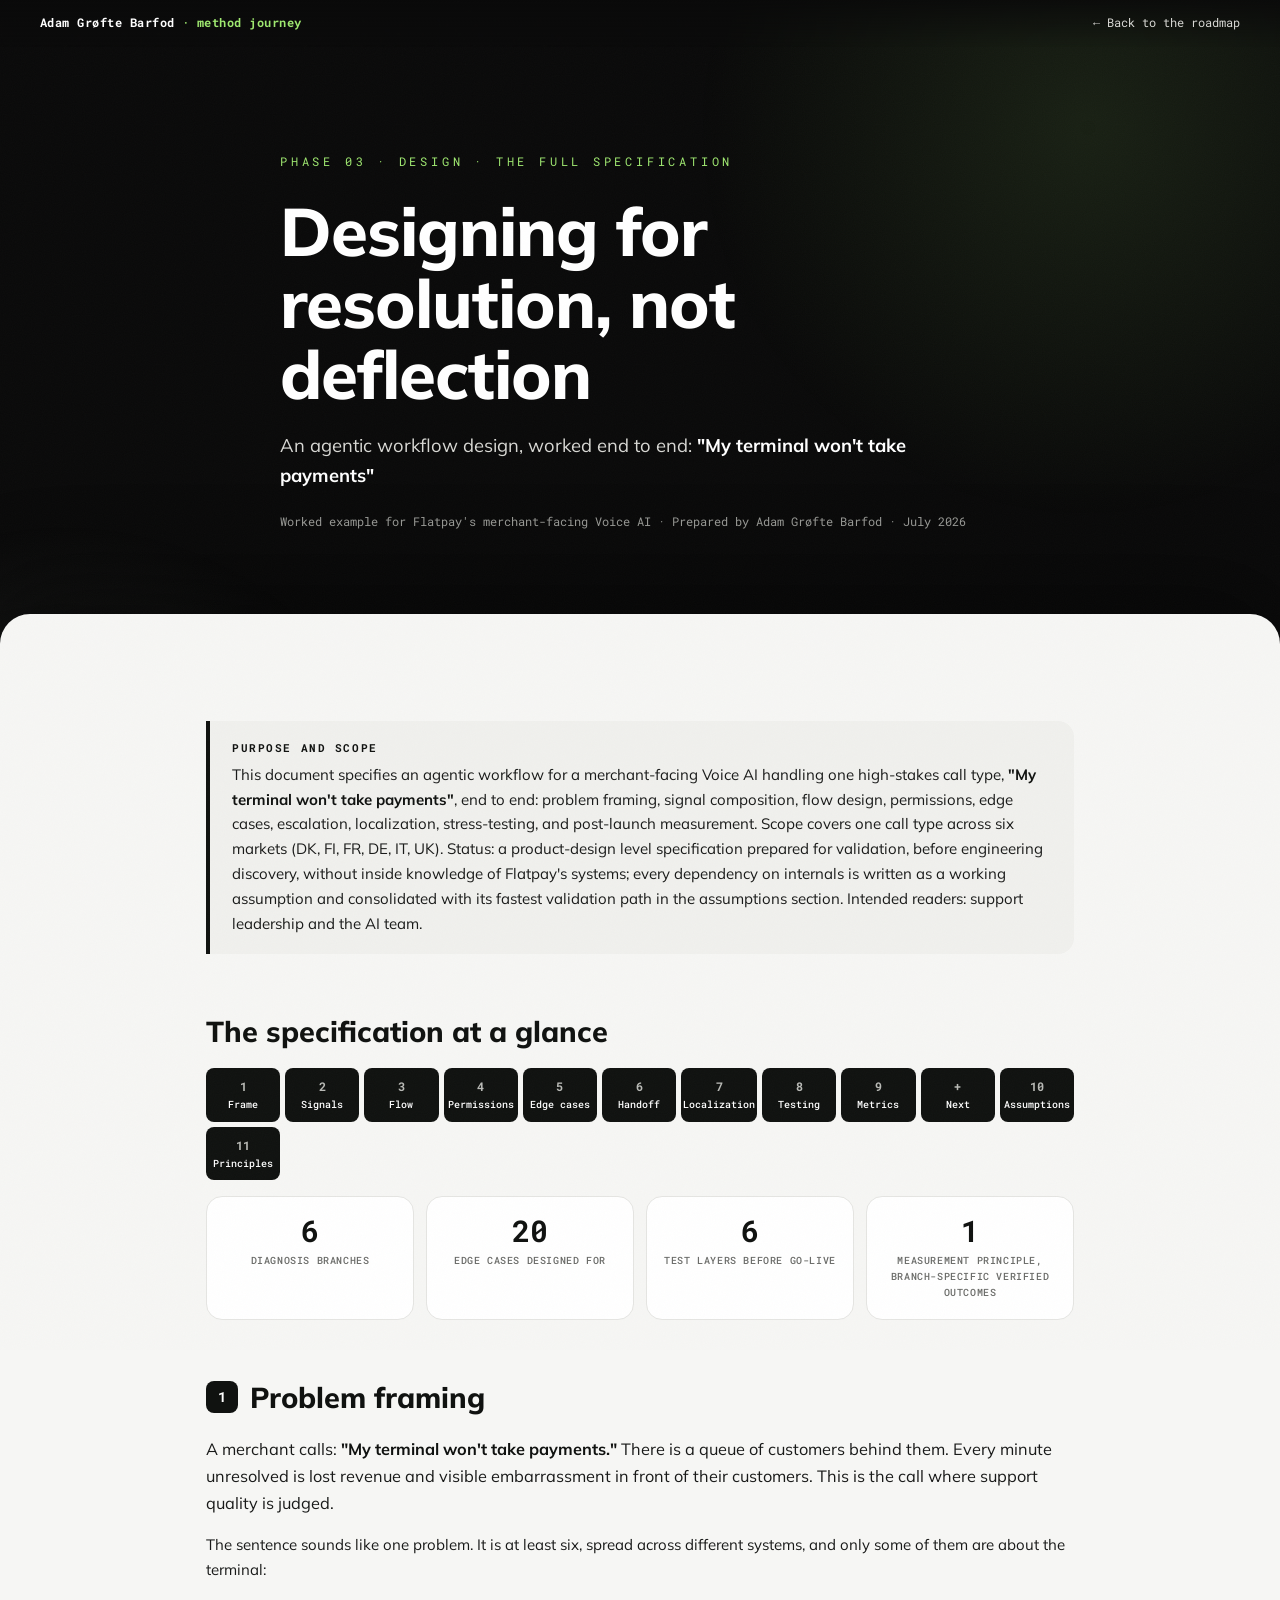
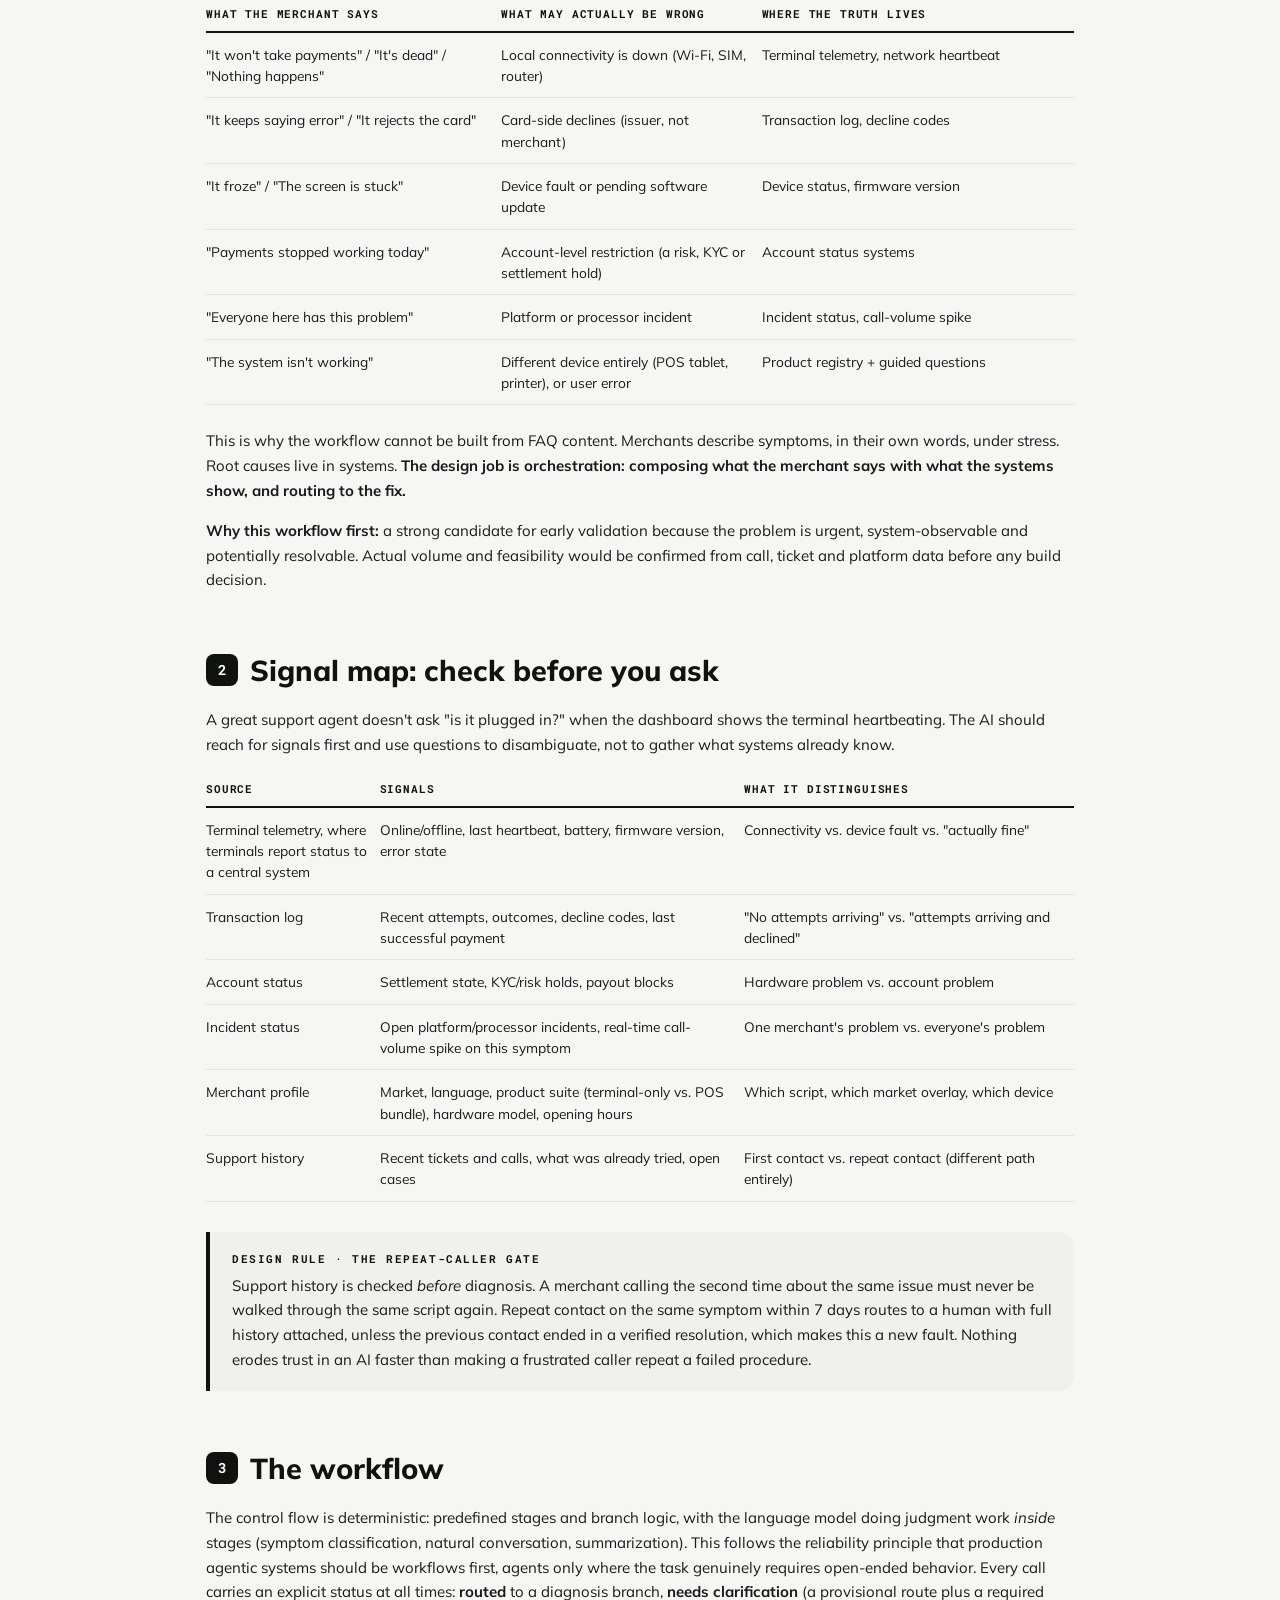
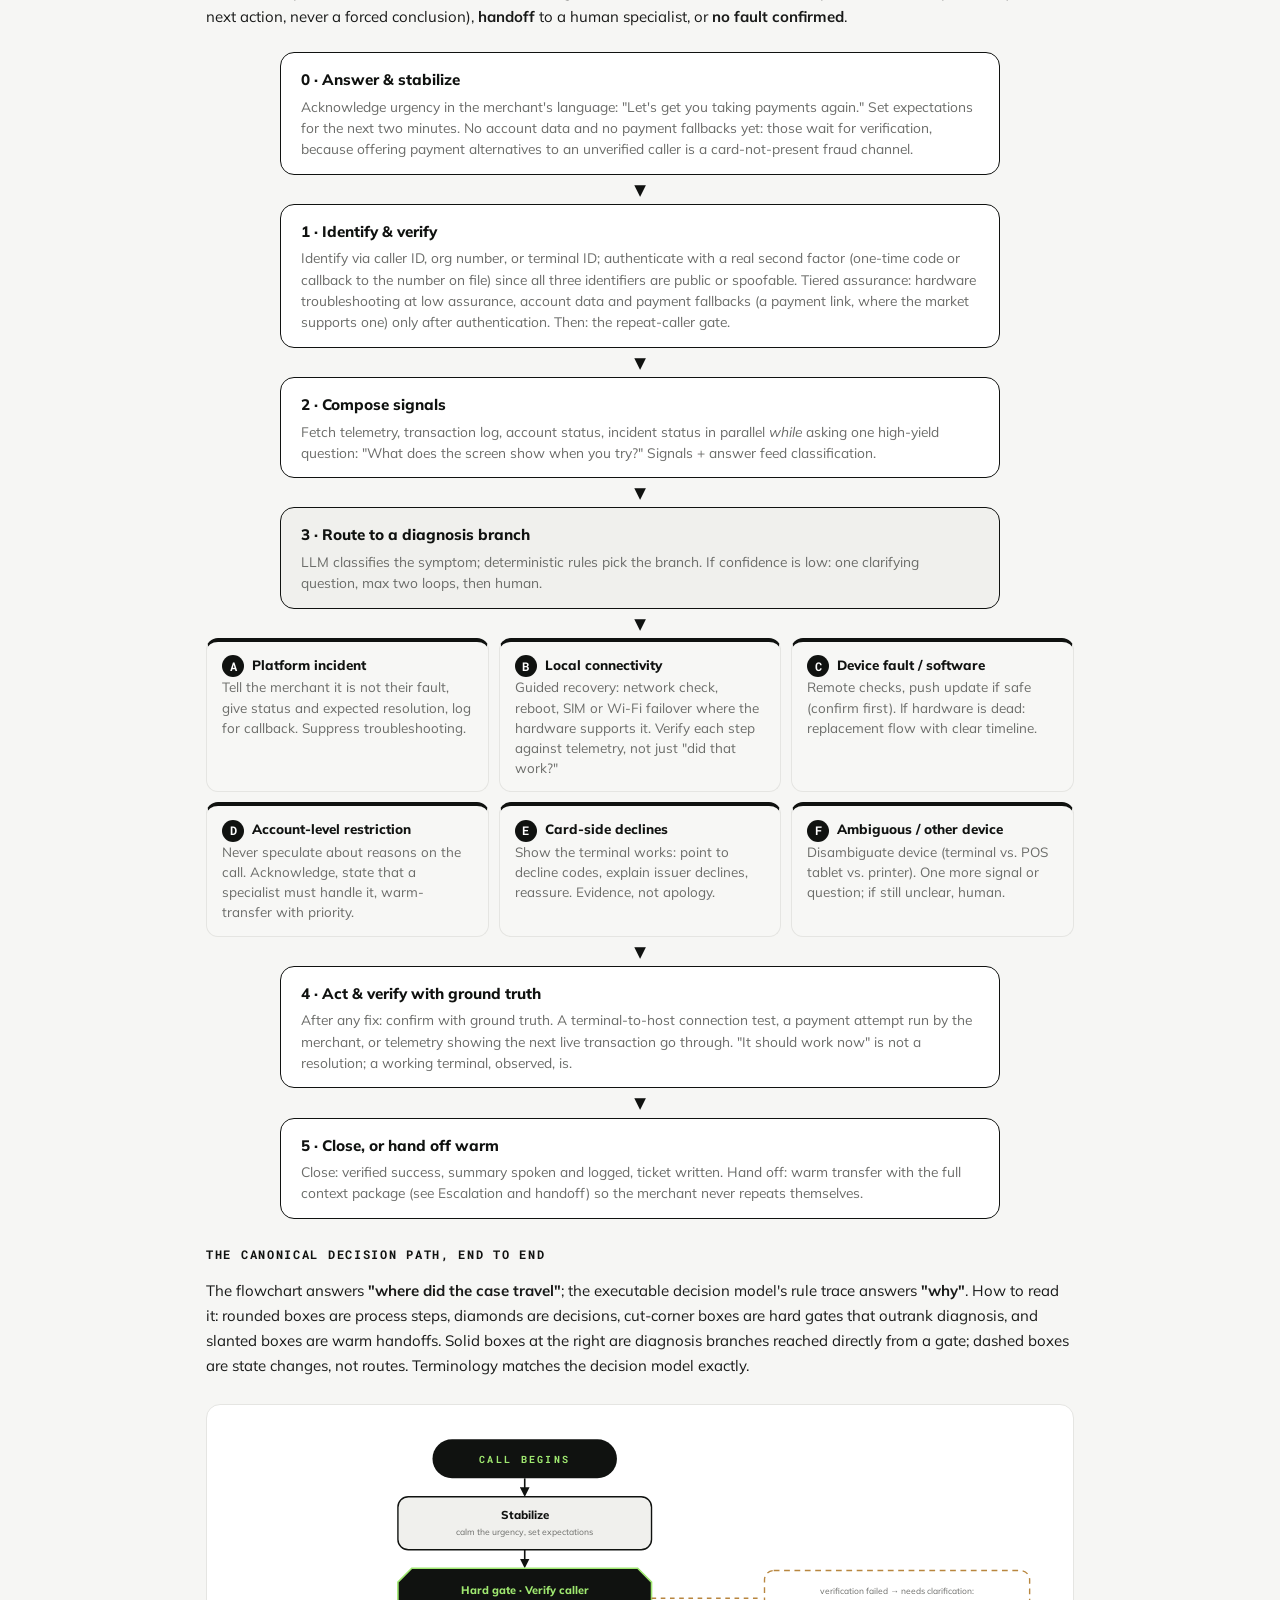
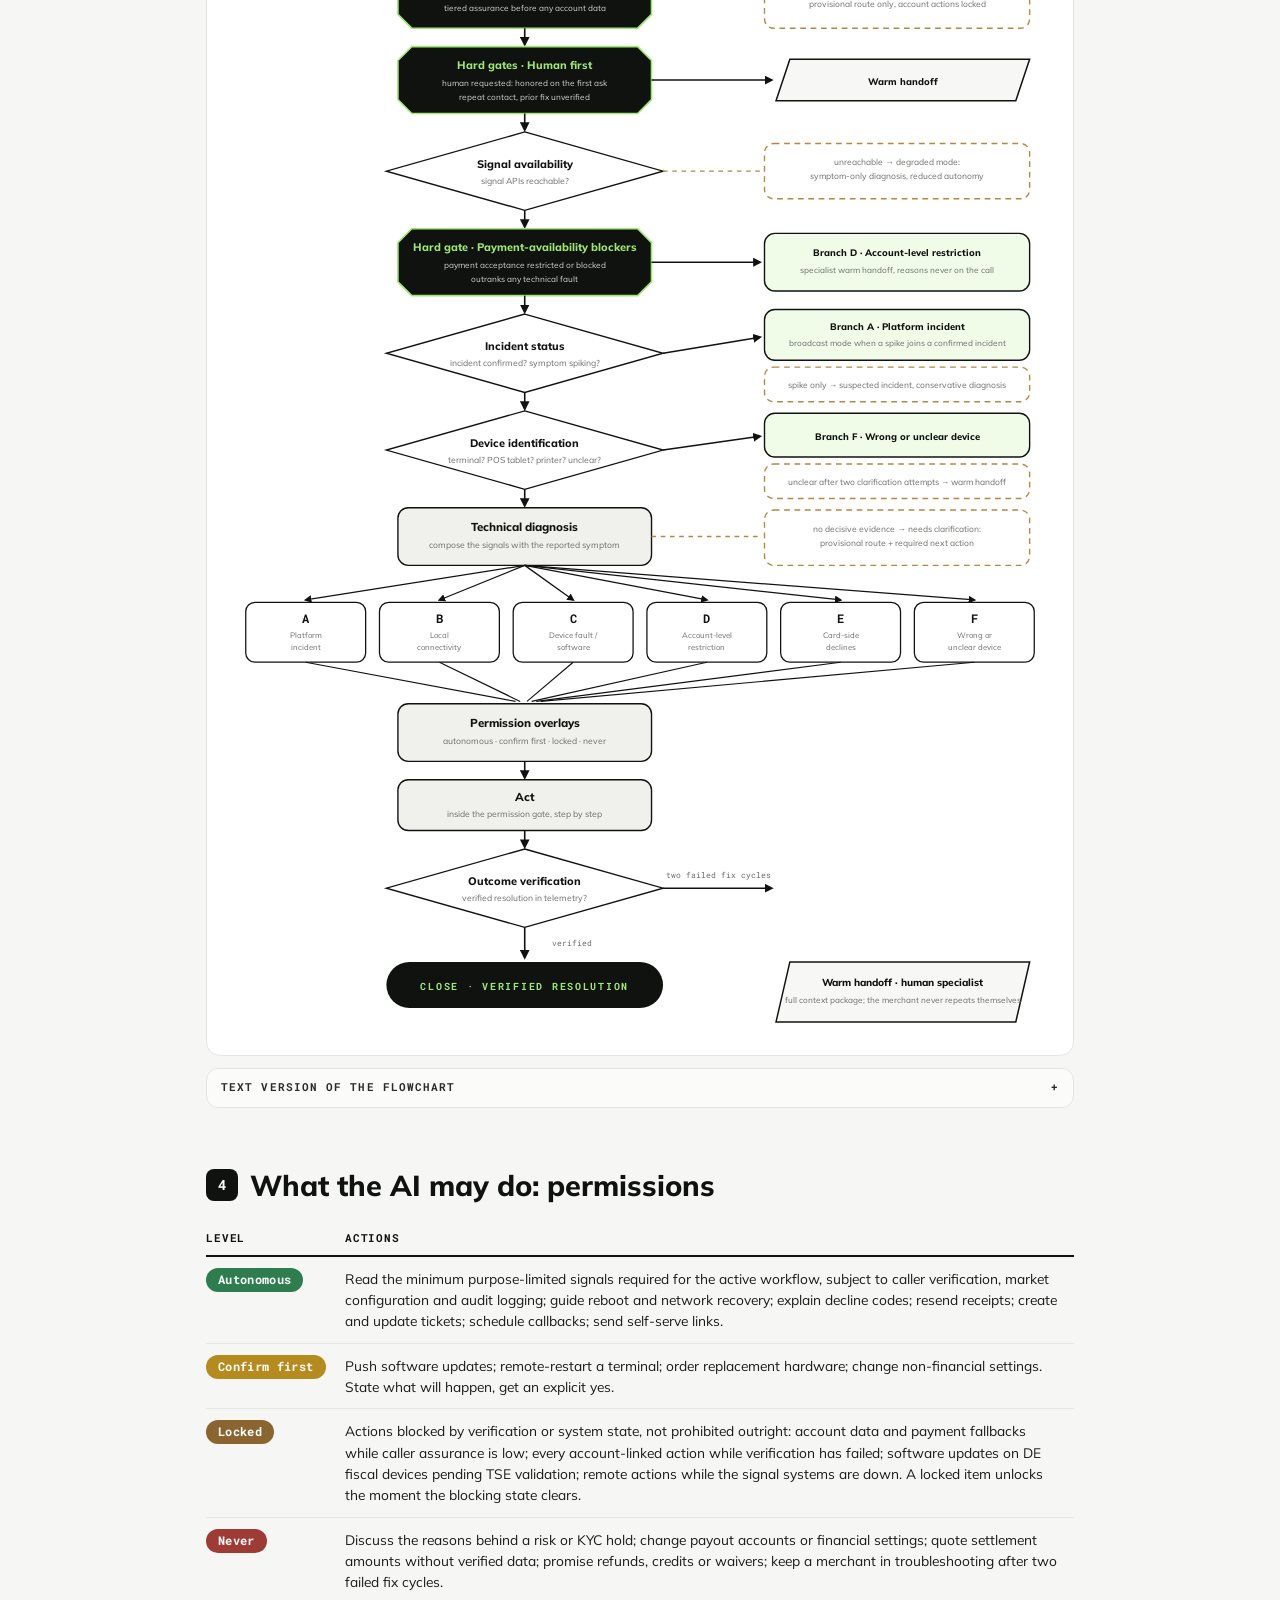
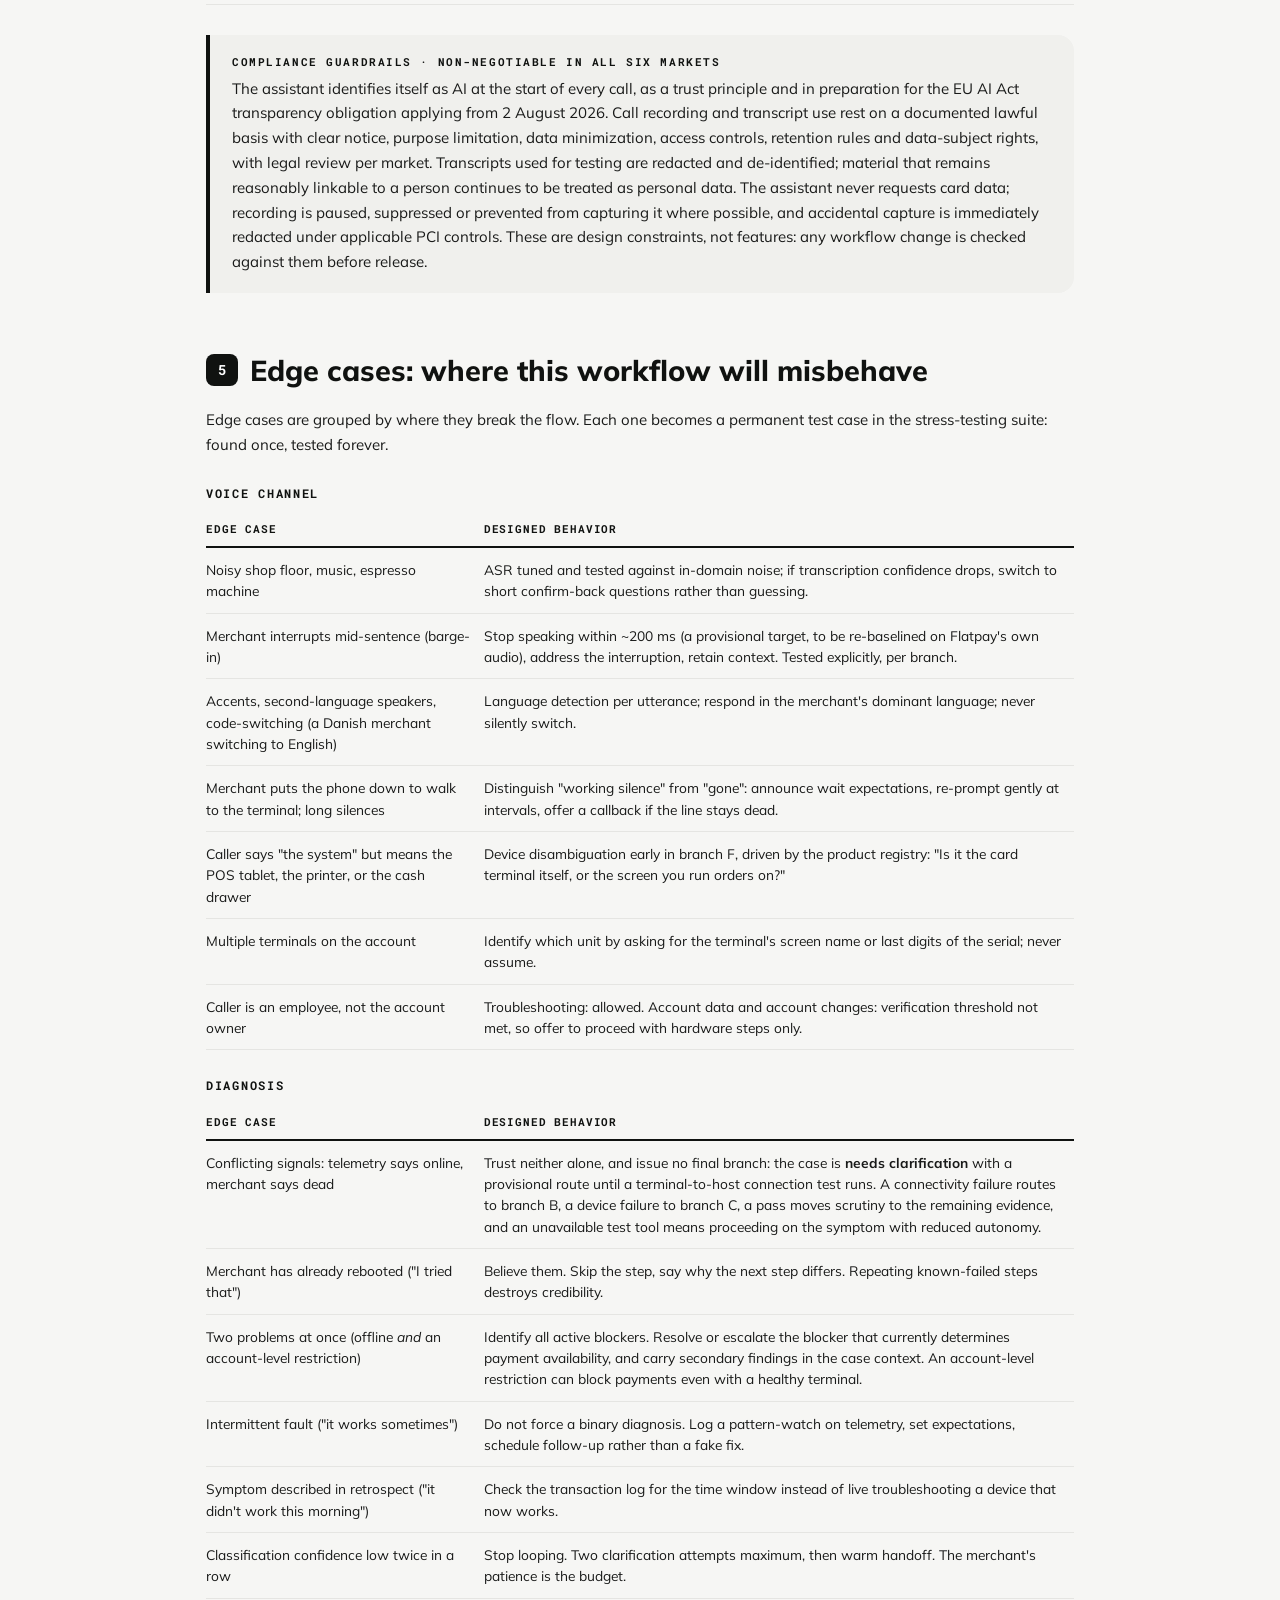
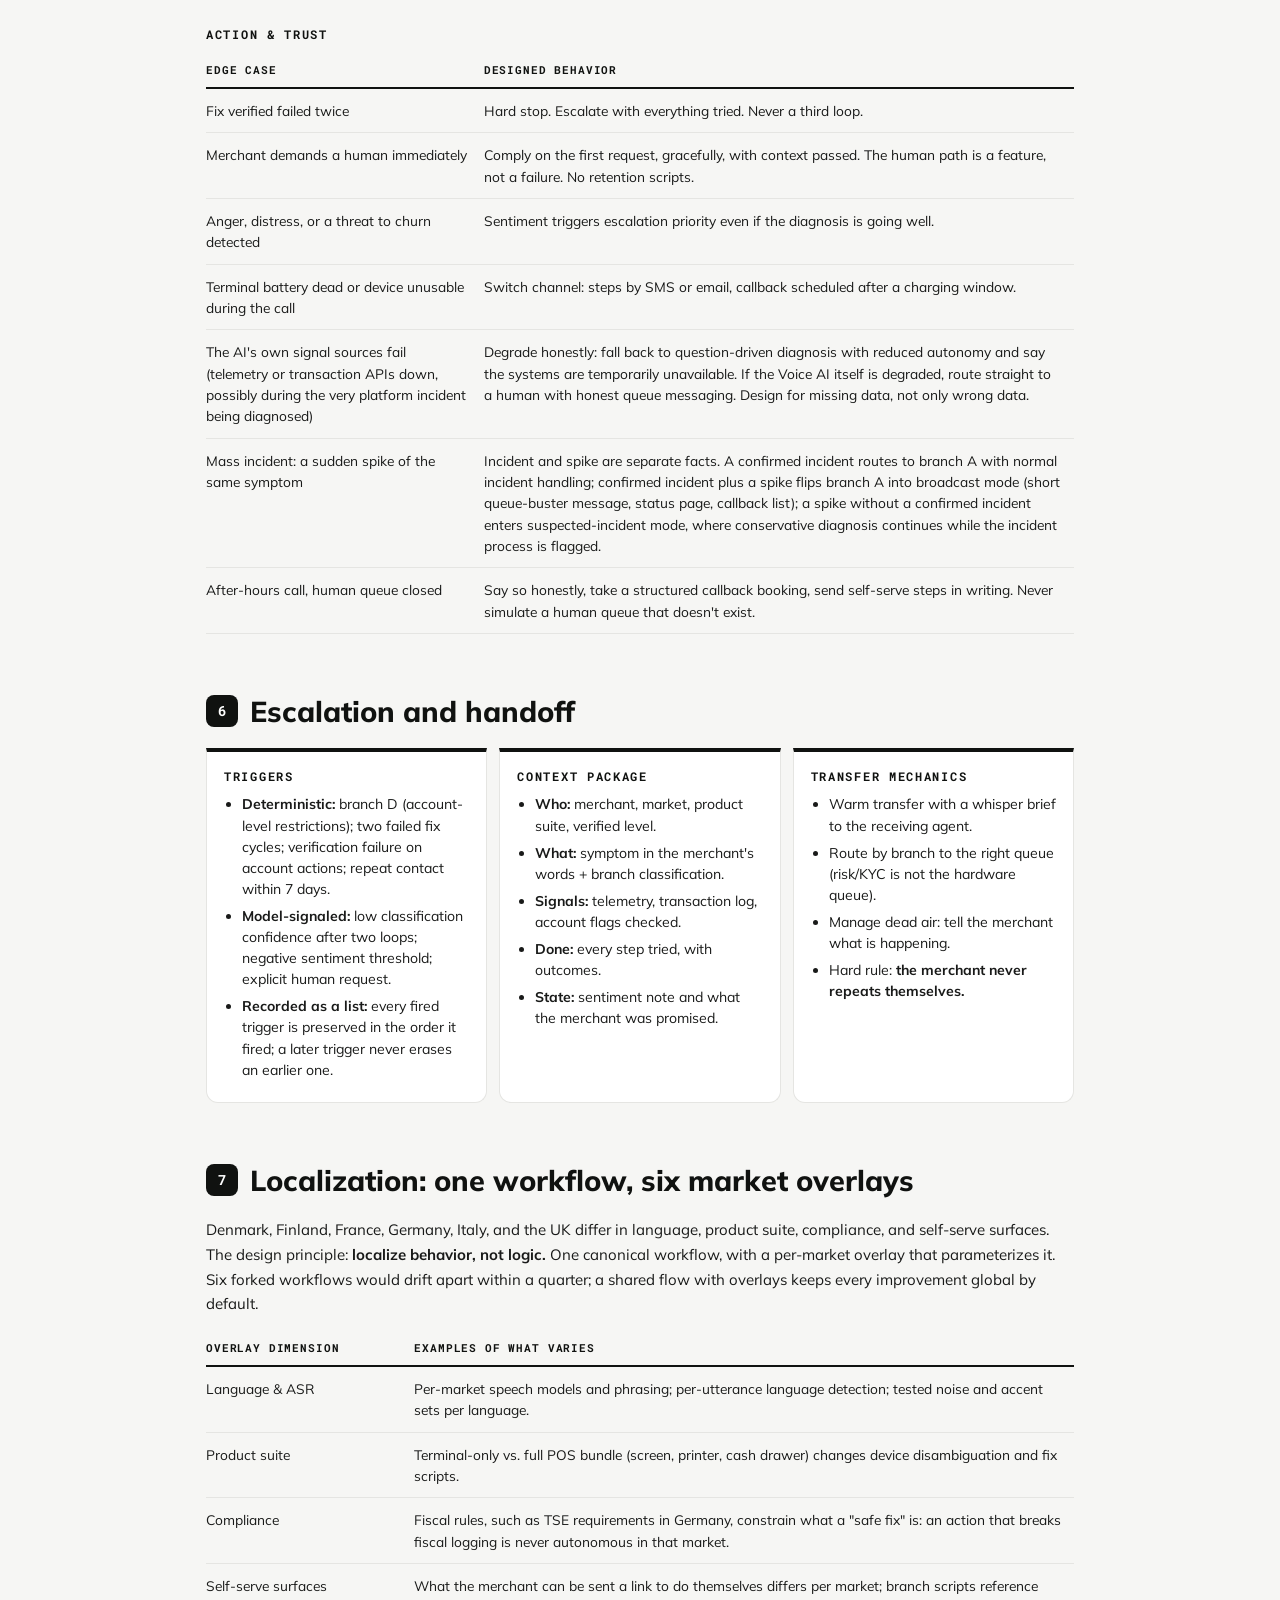
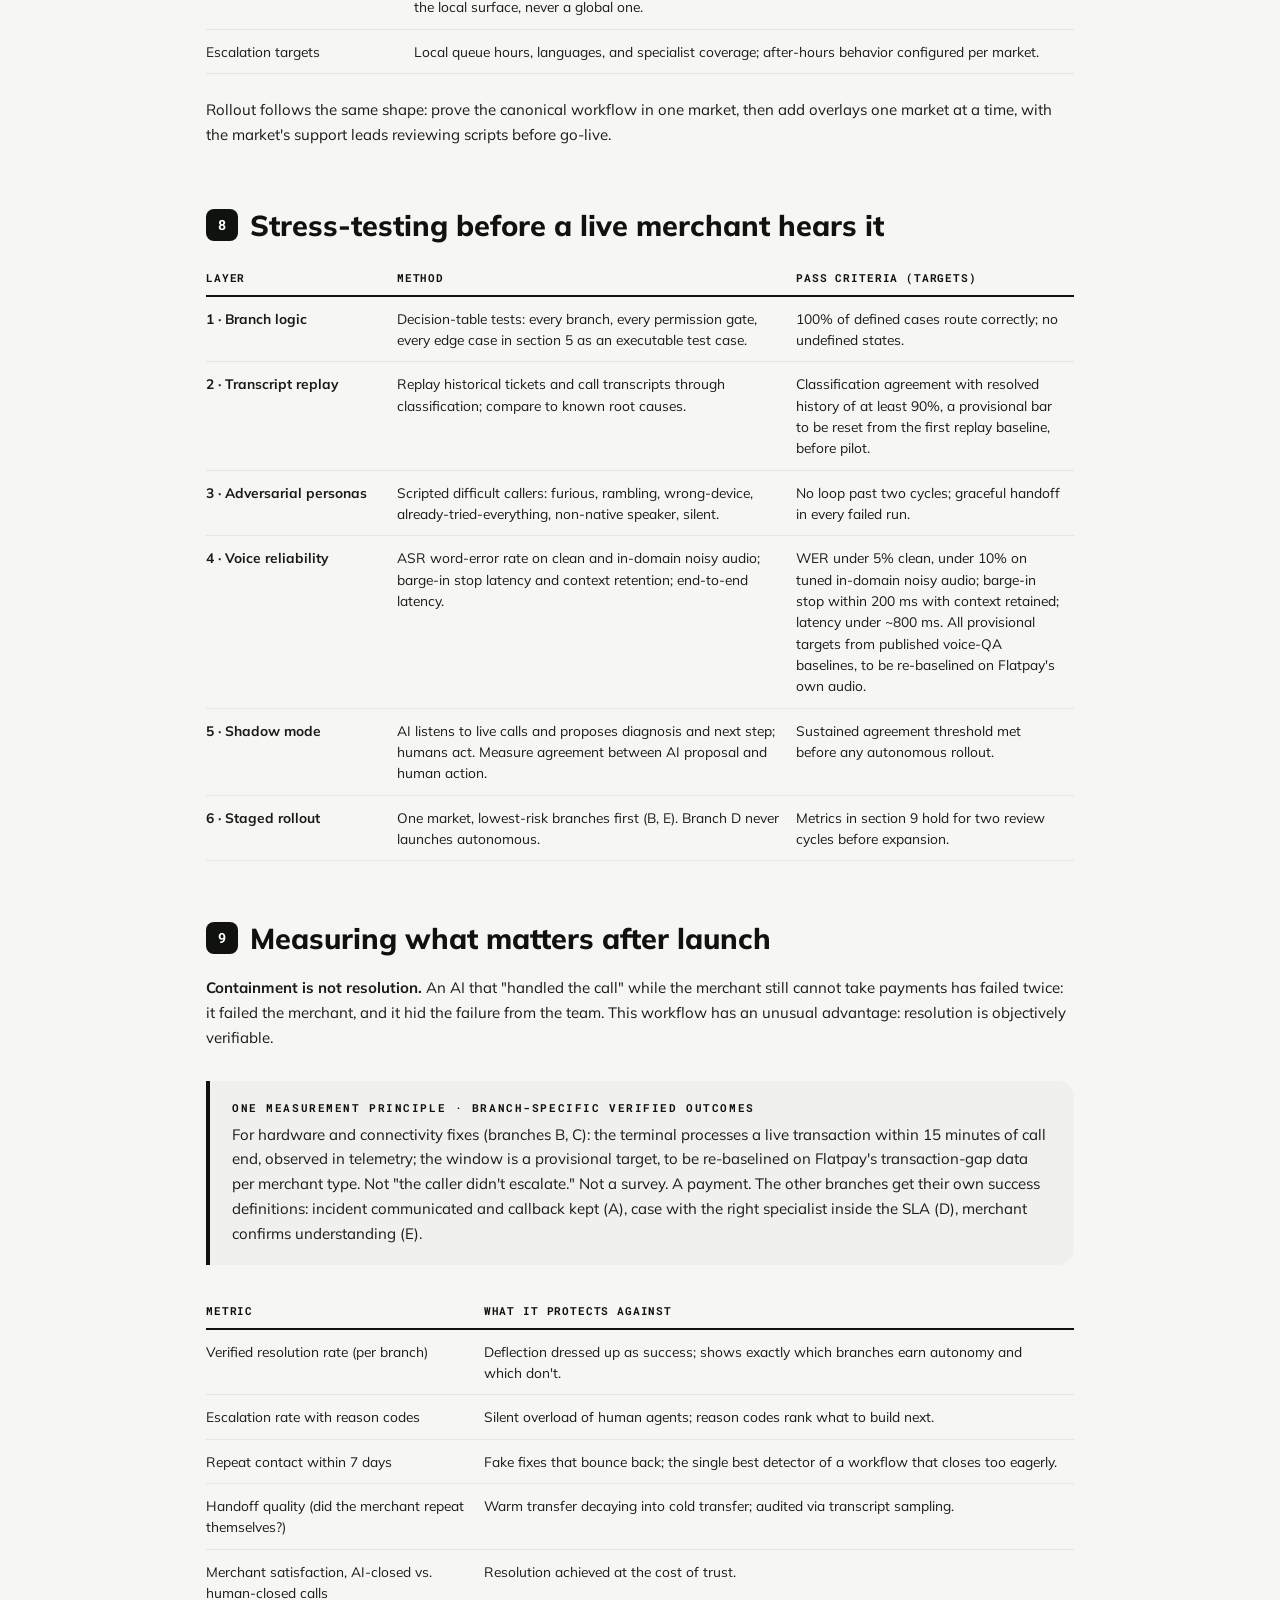
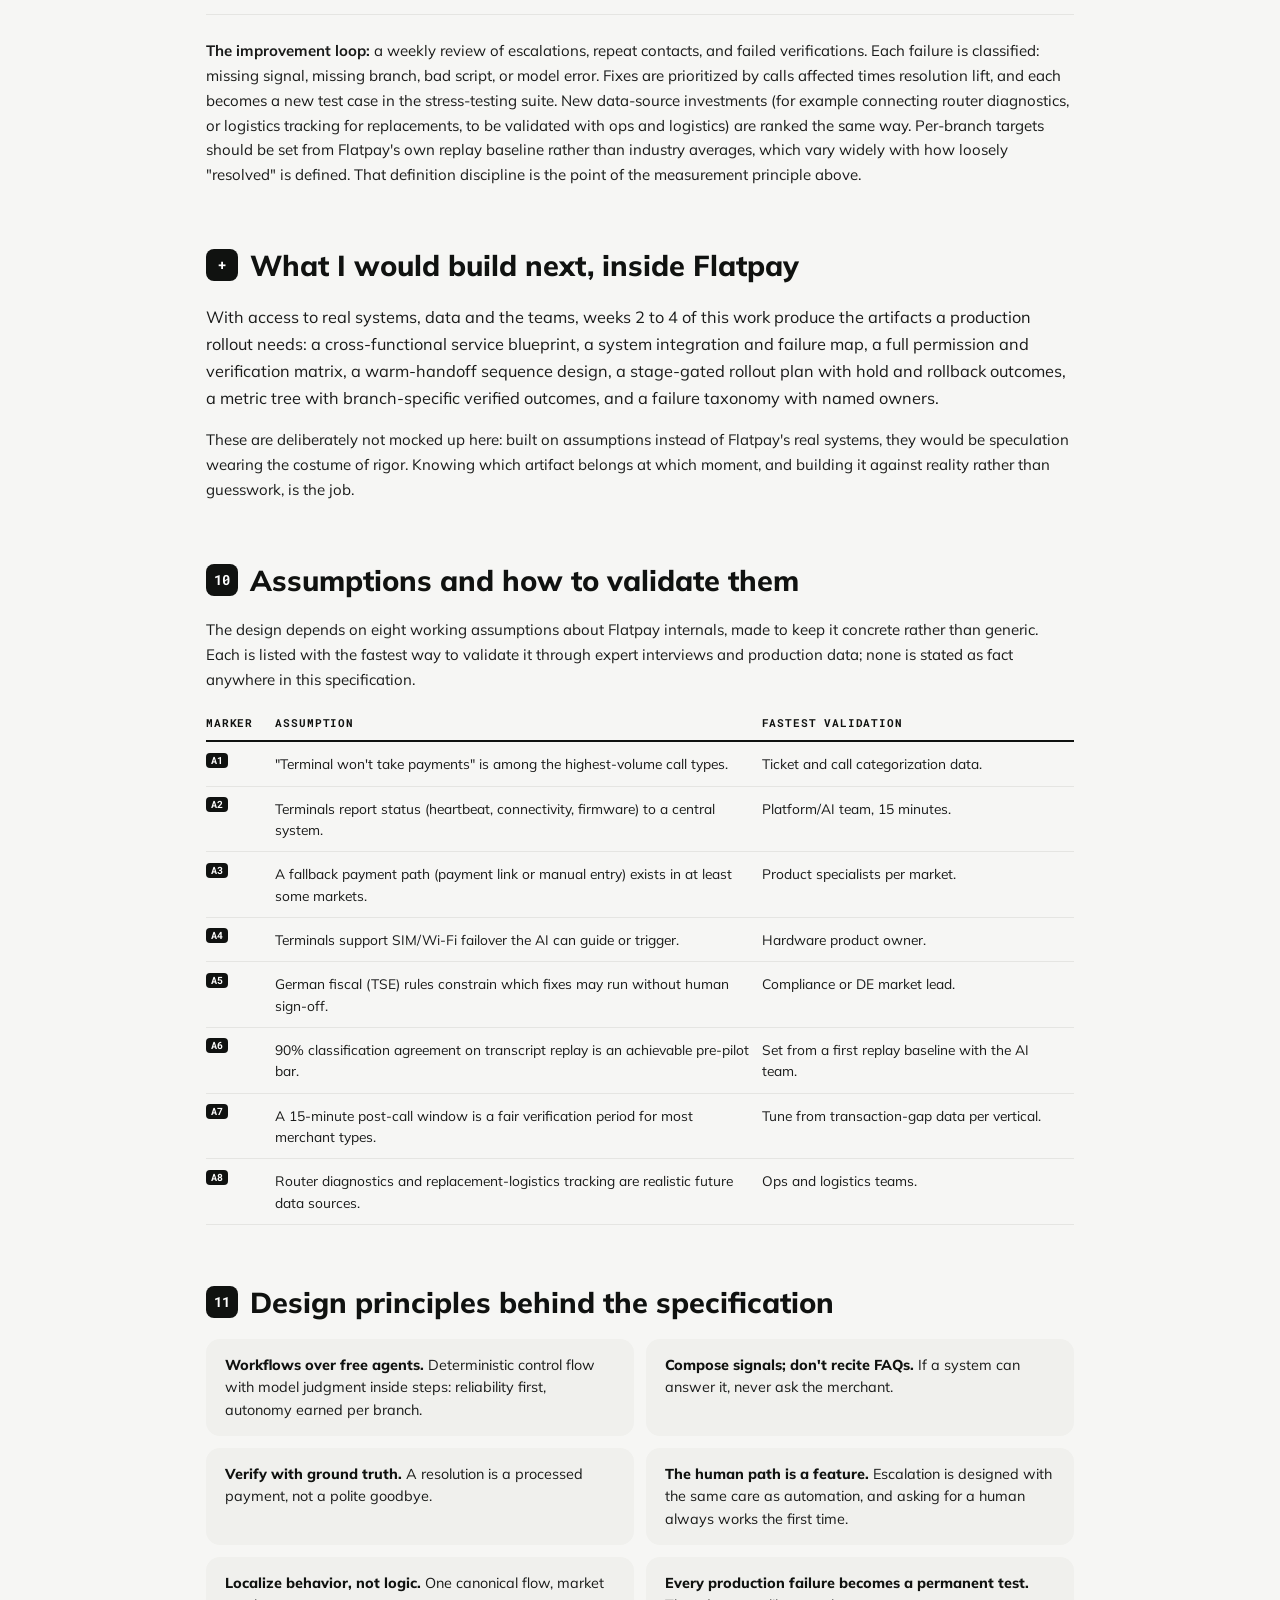
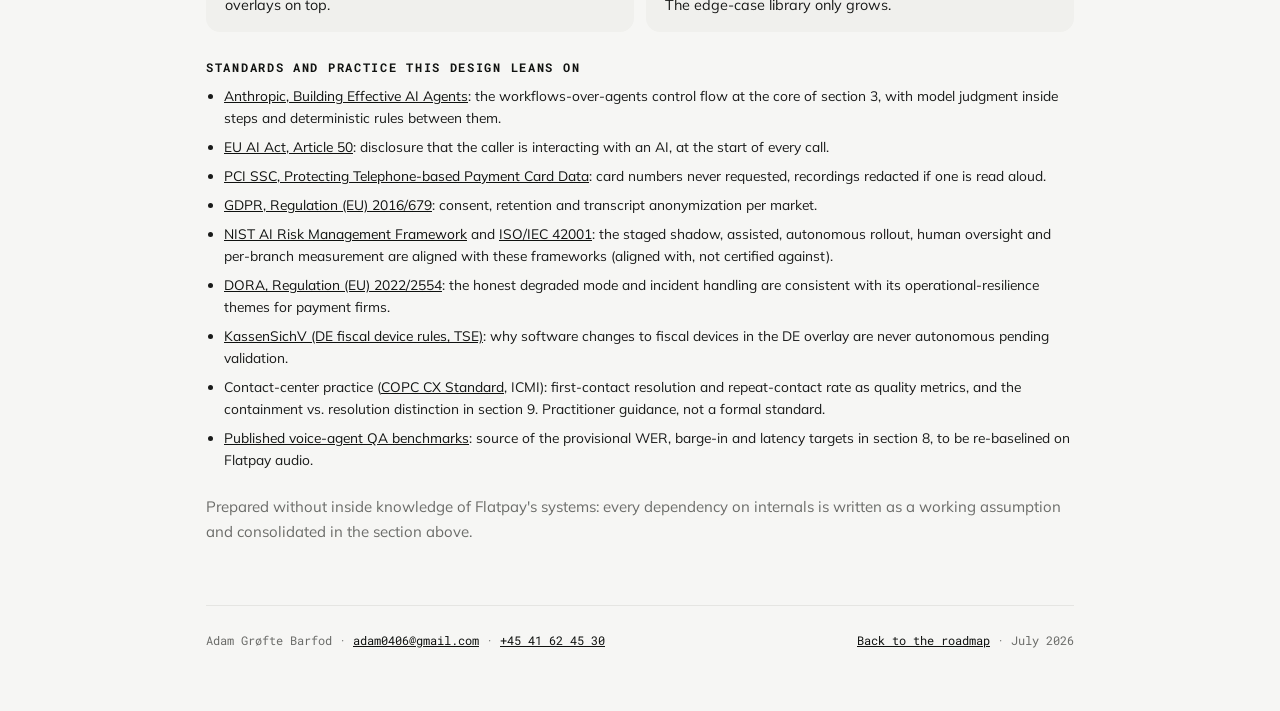
==== workflow.html @ 05a5717b "Release pass: terminology sweep, metadata refresh, notes for later Account-level restriction replace" ====
<!DOCTYPE html>
<html lang="en">
<head>
<meta charset="utf-8">
<meta name="viewport" content="width=device-width, initial-scale=1">
<title>Full workflow specification · Designing for resolution, not deflection</title>
<meta name="description" content="An agentic workflow design for a merchant-facing Voice AI, worked end to end: signal map, six branches, permissions, 20 edge cases, handoff spec, localization, test plan, metrics, assumptions register.">
<link rel="icon" href="data:image/svg+xml,%3Csvg xmlns='http://www.w3.org/2000/svg' viewBox='0 0 24 24'%3E%3Crect width='24' height='24' rx='6' fill='%23101210'/%3E%3Ccircle cx='12' cy='12' r='5' fill='%239fe870'/%3E%3C/svg%3E">
<link rel="preconnect" href="https://fonts.googleapis.com">
<link rel="preconnect" href="https://fonts.gstatic.com" crossorigin>
<link href="https://fonts.googleapis.com/css2?family=Mulish:wght@400;600;700;800&family=Roboto+Mono:wght@400;500;700&display=swap" rel="stylesheet">
<link rel="stylesheet" href="css/style.css">
</head>
<body class="wf">

<a class="skip-link" href="#content">Skip to main content</a>

<div class="ambient" aria-hidden="true">
  <div class="blob a"></div>
  <div class="blob b"></div>
</div>

<div class="progress" aria-hidden="true"></div>

<header class="topbar">
  <a class="brand" href="index.html">Adam Grøfte Barfod<span> · method journey</span></a>
  <div class="tb-right">
    <a class="tb-contact" href="index.html#phase-3">&#8592; Back to the roadmap</a>
  </div>
</header>

<section class="wf-hero" id="top">
  <div class="container">
    <p class="kicker rv">Phase 03 · Design · the full specification</p>
    <h1 class="rv" style="--d:.08s">Designing for resolution, not deflection</h1>
    <p class="subtitle rv" style="--d:.16s">An agentic workflow design, worked end to end: <span class="quote">"My terminal won't take payments"</span></p>
    <p class="meta rv" style="--d:.22s">Worked example for Flatpay's merchant-facing Voice AI · Prepared by Adam Grøfte Barfod · July 2026</p>
  </div>
</section>

<div class="wf-body">
<main class="container" id="content">

  <div class="why-box">
    <span class="lbl">Purpose and scope</span>
    <p>This document specifies an agentic workflow for a merchant-facing Voice AI handling one high-stakes call type, <span class="quote">"My terminal won't take payments"</span>, end to end: problem framing, signal composition, flow design, permissions, edge cases, escalation, localization, stress-testing, and post-launch measurement. Scope covers one call type across six markets (DK, FI, FR, DE, IT, UK). Status: a product-design level specification prepared for validation, before engineering discovery, without inside knowledge of Flatpay's systems; every dependency on internals is written as a working assumption and consolidated with its fastest validation path in the assumptions section. Intended readers: support leadership and the AI team.</p>
  </div>

  <h2 class="glance">The specification at a glance</h2>
  <nav class="pipeline" aria-label="Specification sections">
    <a href="#s1"><b>1</b>Frame</a>
    <a href="#s2"><b>2</b>Signals</a>
    <a href="#s3"><b>3</b>Flow</a>
    <a href="#s4"><b>4</b>Permissions</a>
    <a href="#s5"><b>5</b>Edge cases</a>
    <a href="#s6"><b>6</b>Handoff</a>
    <a href="#s7"><b>7</b>Localization</a>
    <a href="#s8"><b>8</b>Testing</a>
    <a href="#s9"><b>9</b>Metrics</a>
    <a href="#snext"><b>+</b>Next</a>
    <a href="#s10"><b>10</b>Assumptions</a>
    <a href="#s11"><b>11</b>Principles</a>
  </nav>
  <div class="stats-paper">
    <div class="stat"><div class="n">6</div><div class="c">diagnosis branches</div></div>
    <div class="stat"><div class="n">20</div><div class="c">edge cases designed for</div></div>
    <div class="stat"><div class="n">6</div><div class="c">test layers before go-live</div></div>
    <div class="stat"><div class="n">1</div><div class="c">measurement principle, branch-specific verified outcomes</div></div>
  </div>

  <h2 id="s1"><span class="secnum">1</span>Problem framing</h2>
  <p class="lead">A merchant calls: <span class="quote">"My terminal won't take payments."</span> There is a queue of customers behind them. Every minute unresolved is lost revenue and visible embarrassment in front of their customers. This is the call where support quality is judged.</p>
  <p>The sentence sounds like one problem. It is at least six, spread across different systems, and only some of them are about the terminal:</p>
  <div class="table-scroll">
    <table>
      <caption class="vh">Six readings of one reported symptom</caption>
      <tr><th scope="col" style="width:34%">What the merchant says</th><th scope="col" style="width:30%">What may actually be wrong</th><th scope="col">Where the truth lives</th></tr>
      <tr><td>"It won't take payments" / "It's dead" / "Nothing happens"</td><td>Local connectivity is down (Wi-Fi, SIM, router)</td><td>Terminal telemetry, network heartbeat</td></tr>
      <tr><td>"It keeps saying error" / "It rejects the card"</td><td>Card-side declines (issuer, not merchant)</td><td>Transaction log, decline codes</td></tr>
      <tr><td>"It froze" / "The screen is stuck"</td><td>Device fault or pending software update</td><td>Device status, firmware version</td></tr>
      <tr><td>"Payments stopped working today"</td><td>Account-level restriction (a risk, KYC or settlement hold)</td><td>Account status systems</td></tr>
      <tr><td>"Everyone here has this problem"</td><td>Platform or processor incident</td><td>Incident status, call-volume spike</td></tr>
      <tr><td>"The system isn't working"</td><td>Different device entirely (POS tablet, printer), or user error</td><td>Product registry + guided questions</td></tr>
    </table>
  </div>
  <p>This is why the workflow cannot be built from FAQ content. Merchants describe symptoms, in their own words, under stress. Root causes live in systems. <b>The design job is orchestration: composing what the merchant says with what the systems show, and routing to the fix.</b></p>
  <p><b>Why this workflow first:</b> a strong candidate for early validation because the problem is urgent, system-observable and potentially resolvable. Actual volume and feasibility would be confirmed from call, ticket and platform data before any build decision.</p>

  <h2 id="s2"><span class="secnum">2</span>Signal map: check before you ask</h2>
  <p>A great support agent doesn't ask "is it plugged in?" when the dashboard shows the terminal heartbeating. The AI should reach for signals first and use questions to disambiguate, not to gather what systems already know.</p>
  <div class="table-scroll">
    <table>
      <caption class="vh">Signal sources and what each distinguishes</caption>
      <tr><th scope="col" style="width:20%">Source</th><th scope="col" style="width:42%">Signals</th><th scope="col">What it distinguishes</th></tr>
      <tr><td>Terminal telemetry, where terminals report status to a central system</td><td>Online/offline, last heartbeat, battery, firmware version, error state</td><td>Connectivity vs. device fault vs. "actually fine"</td></tr>
      <tr><td>Transaction log</td><td>Recent attempts, outcomes, decline codes, last successful payment</td><td>"No attempts arriving" vs. "attempts arriving and declined"</td></tr>
      <tr><td>Account status</td><td>Settlement state, KYC/risk holds, payout blocks</td><td>Hardware problem vs. account problem</td></tr>
      <tr><td>Incident status</td><td>Open platform/processor incidents, real-time call-volume spike on this symptom</td><td>One merchant's problem vs. everyone's problem</td></tr>
      <tr><td>Merchant profile</td><td>Market, language, product suite (terminal-only vs. POS bundle), hardware model, opening hours</td><td>Which script, which market overlay, which device</td></tr>
      <tr><td>Support history</td><td>Recent tickets and calls, what was already tried, open cases</td><td>First contact vs. repeat contact (different path entirely)</td></tr>
    </table>
  </div>
  <div class="why-box">
    <span class="lbl">Design rule · the repeat-caller gate</span>
    <p>Support history is checked <i>before</i> diagnosis. A merchant calling the second time about the same issue must never be walked through the same script again. Repeat contact on the same symptom within 7 days routes to a human with full history attached, unless the previous contact ended in a verified resolution, which makes this a new fault. Nothing erodes trust in an AI faster than making a frustrated caller repeat a failed procedure.</p>
  </div>

  <h2 id="s3"><span class="secnum">3</span>The workflow</h2>
  <p>The control flow is deterministic: predefined stages and branch logic, with the language model doing judgment work <i>inside</i> stages (symptom classification, natural conversation, summarization). This follows the reliability principle that production agentic systems should be workflows first, agents only where the task genuinely requires open-ended behavior. Every call carries an explicit status at all times: <b>routed</b> to a diagnosis branch, <b>needs clarification</b> (a provisional route plus a required next action, never a forced conclusion), <b>handoff</b> to a human specialist, or <b>no fault confirmed</b>.</p>

  <div class="flow">
    <div class="stage"><b>0 · Answer &amp; stabilize</b><span>Acknowledge urgency in the merchant's language: "Let's get you taking payments again." Set expectations for the next two minutes. No account data and no payment fallbacks yet: those wait for verification, because offering payment alternatives to an unverified caller is a card-not-present fraud channel.</span></div>
    <div class="arrow">&#9660;</div>
    <div class="stage"><b>1 · Identify &amp; verify</b><span>Identify via caller ID, org number, or terminal ID; authenticate with a real second factor (one-time code or callback to the number on file) since all three identifiers are public or spoofable. Tiered assurance: hardware troubleshooting at low assurance, account data and payment fallbacks (a payment link, where the market supports one) only after authentication. Then: the repeat-caller gate.</span></div>
    <div class="arrow">&#9660;</div>
    <div class="stage"><b>2 · Compose signals</b><span>Fetch telemetry, transaction log, account status, incident status in parallel <i>while</i> asking one high-yield question: "What does the screen show when you try?" Signals + answer feed classification.</span></div>
    <div class="arrow">&#9660;</div>
    <div class="stage hl"><b>3 · Route to a diagnosis branch</b><span>LLM classifies the symptom; deterministic rules pick the branch. If confidence is low: one clarifying question, max two loops, then human.</span></div>
    <div class="arrow">&#9660;</div>
    <div class="branches">
      <div class="branch"><span class="bl">A</span><b class="t">Platform incident</b><br>Tell the merchant it is not their fault, give status and expected resolution, log for callback. Suppress troubleshooting.</div>
      <div class="branch"><span class="bl">B</span><b class="t">Local connectivity</b><br>Guided recovery: network check, reboot, SIM or Wi-Fi failover where the hardware supports it. Verify each step against telemetry, not just "did that work?"</div>
      <div class="branch"><span class="bl">C</span><b class="t">Device fault / software</b><br>Remote checks, push update if safe (confirm first). If hardware is dead: replacement flow with clear timeline.</div>
      <div class="branch"><span class="bl">D</span><b class="t">Account-level restriction</b><br>Never speculate about reasons on the call. Acknowledge, state that a specialist must handle it, warm-transfer with priority.</div>
      <div class="branch"><span class="bl">E</span><b class="t">Card-side declines</b><br>Show the terminal works: point to decline codes, explain issuer declines, reassure. Evidence, not apology.</div>
      <div class="branch"><span class="bl">F</span><b class="t">Ambiguous / other device</b><br>Disambiguate device (terminal vs. POS tablet vs. printer). One more signal or question; if still unclear, human.</div>
    </div>
    <div class="arrow">&#9660;</div>
    <div class="stage"><b>4 · Act &amp; verify with ground truth</b><span>After any fix: confirm with ground truth. A terminal-to-host connection test, a payment attempt run by the merchant, or telemetry showing the next live transaction go through. "It should work now" is not a resolution; a working terminal, observed, is.</span></div>
    <div class="arrow">&#9660;</div>
    <div class="stage"><b>5 · Close, or hand off warm</b><span>Close: verified success, summary spoken and logged, ticket written. Hand off: warm transfer with the full context package (see Escalation and handoff) so the merchant never repeats themselves.</span></div>
  </div>

  <h3>The canonical decision path, end to end</h3>
  <p>The flowchart answers <b>"where did the case travel"</b>; the executable decision model's rule trace answers <b>"why"</b>. How to read it: rounded boxes are process steps, diamonds are decisions, cut-corner boxes are hard gates that outrank diagnosis, and slanted boxes are warm handoffs. Solid boxes at the right are diagnosis branches reached directly from a gate; dashed boxes are state changes, not routes. Terminology matches the decision model exactly.</p>
  <figure class="fc-figure">
    <svg viewBox="0 0 720 1060" role="img" aria-label="Flowchart of the canonical decision path from call begins to close or warm handoff; a full text version follows below" xmlns="http://www.w3.org/2000/svg">
      <defs>
        <marker id="fcArw" viewBox="0 0 10 10" refX="7.5" refY="5" markerWidth="6" markerHeight="6" orient="auto-start-reverse"><path d="M0 0L10 5L0 10z" fill="#101210"/></marker>
      </defs>

      <!-- call begins -->
      <rect x="180" y="14" width="160" height="34" rx="17" fill="#101210"/>
      <text x="260" y="35" text-anchor="middle" font-family="Roboto Mono" font-size="9" font-weight="700" letter-spacing="2" fill="#9fe870">CALL BEGINS</text>
      <line x1="260" y1="48" x2="260" y2="62" stroke="#101210" stroke-width="1.4" marker-end="url(#fcArw)"/>

      <!-- stabilize -->
      <rect x="150" y="64" width="220" height="46" rx="9" fill="#f0f0ed" stroke="#101210" stroke-width="1.2"/>
      <text x="260" y="83" text-anchor="middle" font-family="Mulish" font-size="10" font-weight="800" fill="#101210">Stabilize</text>
      <text x="260" y="97" text-anchor="middle" font-family="Mulish" font-size="7.5" fill="#6b6c69">calm the urgency, set expectations</text>
      <line x1="260" y1="110" x2="260" y2="124" stroke="#101210" stroke-width="1.4" marker-end="url(#fcArw)"/>

      <!-- verify caller (hard gate) -->
      <polygon points="162,126 358,126 370,138 370,166 358,178 162,178 150,166 150,138" fill="#101210" stroke="#9fe870" stroke-width="1.4"/>
      <text x="260" y="148" text-anchor="middle" font-family="Mulish" font-size="9.5" font-weight="800" fill="#9fe870">Hard gate · Verify caller</text>
      <text x="260" y="163" text-anchor="middle" font-family="Mulish" font-size="7.2" fill="#d6d6d3">tiered assurance before any account data</text>
      <line x1="370" y1="152" x2="466" y2="152" stroke="#b8863f" stroke-width="1.2" stroke-dasharray="4 4"/>
      <rect x="468" y="128" width="230" height="50" rx="8" fill="#ffffff" stroke="#b8863f" stroke-width="1.2" stroke-dasharray="5 4"/>
      <text x="583" y="148" text-anchor="middle" font-family="Mulish" font-size="7.4" fill="#6b6c69">verification failed &#8594; needs clarification:</text>
      <text x="583" y="160" text-anchor="middle" font-family="Mulish" font-size="7.4" fill="#6b6c69">provisional route only, account actions locked</text>
      <line x1="260" y1="178" x2="260" y2="192" stroke="#101210" stroke-width="1.4" marker-end="url(#fcArw)"/>

      <!-- human gates -->
      <polygon points="162,194 358,194 370,206 370,240 358,252 162,252 150,240 150,206" fill="#101210" stroke="#9fe870" stroke-width="1.4"/>
      <text x="260" y="213" text-anchor="middle" font-family="Mulish" font-size="9.5" font-weight="800" fill="#9fe870">Hard gates · Human first</text>
      <text x="260" y="228" text-anchor="middle" font-family="Mulish" font-size="7.2" fill="#d6d6d3">human requested: honored on the first ask</text>
      <text x="260" y="240" text-anchor="middle" font-family="Mulish" font-size="7.2" fill="#d6d6d3">repeat contact, prior fix unverified</text>
      <line x1="370" y1="223" x2="474" y2="223" stroke="#101210" stroke-width="1.3" marker-end="url(#fcArw)"/>
      <polygon points="490,205 698,205 686,241 478,241" fill="#f7f7f5" stroke="#101210" stroke-width="1.3"/>
      <text x="588" y="227" text-anchor="middle" font-family="Mulish" font-size="8.2" font-weight="800" fill="#101210">Warm handoff</text>
      <line x1="260" y1="252" x2="260" y2="266" stroke="#101210" stroke-width="1.4" marker-end="url(#fcArw)"/>

      <!-- signal availability -->
      <polygon points="260,268 380,302 260,336 140,302" fill="#ffffff" stroke="#101210" stroke-width="1.2"/>
      <text x="260" y="299" text-anchor="middle" font-family="Mulish" font-size="9.5" font-weight="800" fill="#101210">Signal availability</text>
      <text x="260" y="313" text-anchor="middle" font-family="Mulish" font-size="7.5" fill="#6b6c69">signal APIs reachable?</text>
      <line x1="380" y1="302" x2="466" y2="302" stroke="#b8863f" stroke-width="1.2" stroke-dasharray="4 4"/>
      <rect x="468" y="278" width="230" height="48" rx="8" fill="#ffffff" stroke="#b8863f" stroke-width="1.2" stroke-dasharray="5 4"/>
      <text x="583" y="297" text-anchor="middle" font-family="Mulish" font-size="7.4" fill="#6b6c69">unreachable &#8594; degraded mode:</text>
      <text x="583" y="309" text-anchor="middle" font-family="Mulish" font-size="7.4" fill="#6b6c69">symptom-only diagnosis, reduced autonomy</text>
      <line x1="260" y1="336" x2="260" y2="350" stroke="#101210" stroke-width="1.4" marker-end="url(#fcArw)"/>

      <!-- payment-availability blockers -->
      <polygon points="162,352 358,352 370,364 370,398 358,410 162,410 150,398 150,364" fill="#101210" stroke="#9fe870" stroke-width="1.4"/>
      <text x="260" y="371" text-anchor="middle" font-family="Mulish" font-size="9.5" font-weight="800" fill="#9fe870">Hard gate · Payment-availability blockers</text>
      <text x="260" y="386" text-anchor="middle" font-family="Mulish" font-size="7.2" fill="#d6d6d3">payment acceptance restricted or blocked</text>
      <text x="260" y="398" text-anchor="middle" font-family="Mulish" font-size="7.2" fill="#d6d6d3">outranks any technical fault</text>
      <line x1="370" y1="381" x2="464" y2="381" stroke="#101210" stroke-width="1.3" marker-end="url(#fcArw)"/>
      <rect x="468" y="356" width="230" height="50" rx="9" fill="rgba(159,232,112,0.16)" stroke="#101210" stroke-width="1.2"/>
      <text x="583" y="376" text-anchor="middle" font-family="Mulish" font-size="8.2" font-weight="800" fill="#101210">Branch D · Account-level restriction</text>
      <text x="583" y="390" text-anchor="middle" font-family="Mulish" font-size="7.2" fill="#6b6c69">specialist warm handoff, reasons never on the call</text>
      <line x1="260" y1="410" x2="260" y2="424" stroke="#101210" stroke-width="1.4" marker-end="url(#fcArw)"/>

      <!-- incident status -->
      <polygon points="260,426 380,460 260,494 140,460" fill="#ffffff" stroke="#101210" stroke-width="1.2"/>
      <text x="260" y="457" text-anchor="middle" font-family="Mulish" font-size="9.5" font-weight="800" fill="#101210">Incident status</text>
      <text x="260" y="471" text-anchor="middle" font-family="Mulish" font-size="7.5" fill="#6b6c69">incident confirmed? symptom spiking?</text>
      <line x1="380" y1="460" x2="464" y2="446" stroke="#101210" stroke-width="1.3" marker-end="url(#fcArw)"/>
      <rect x="468" y="422" width="230" height="44" rx="9" fill="rgba(159,232,112,0.16)" stroke="#101210" stroke-width="1.2"/>
      <text x="583" y="440" text-anchor="middle" font-family="Mulish" font-size="8.2" font-weight="800" fill="#101210">Branch A · Platform incident</text>
      <text x="583" y="454" text-anchor="middle" font-family="Mulish" font-size="7.2" fill="#6b6c69">broadcast mode when a spike joins a confirmed incident</text>
      <rect x="468" y="472" width="230" height="30" rx="8" fill="#ffffff" stroke="#b8863f" stroke-width="1.2" stroke-dasharray="5 4"/>
      <text x="583" y="490" text-anchor="middle" font-family="Mulish" font-size="7.4" fill="#6b6c69">spike only &#8594; suspected incident, conservative diagnosis</text>
      <line x1="260" y1="494" x2="260" y2="508" stroke="#101210" stroke-width="1.4" marker-end="url(#fcArw)"/>

      <!-- device identification -->
      <polygon points="260,510 380,544 260,578 140,544" fill="#ffffff" stroke="#101210" stroke-width="1.2"/>
      <text x="260" y="541" text-anchor="middle" font-family="Mulish" font-size="9.5" font-weight="800" fill="#101210">Device identification</text>
      <text x="260" y="555" text-anchor="middle" font-family="Mulish" font-size="7.5" fill="#6b6c69">terminal? POS tablet? printer? unclear?</text>
      <line x1="380" y1="544" x2="464" y2="532" stroke="#101210" stroke-width="1.3" marker-end="url(#fcArw)"/>
      <rect x="468" y="512" width="230" height="38" rx="9" fill="rgba(159,232,112,0.16)" stroke="#101210" stroke-width="1.2"/>
      <text x="583" y="535" text-anchor="middle" font-family="Mulish" font-size="8.2" font-weight="800" fill="#101210">Branch F · Wrong or unclear device</text>
      <rect x="468" y="556" width="230" height="30" rx="8" fill="#ffffff" stroke="#b8863f" stroke-width="1.2" stroke-dasharray="5 4"/>
      <text x="583" y="574" text-anchor="middle" font-family="Mulish" font-size="7.4" fill="#6b6c69">unclear after two clarification attempts &#8594; warm handoff</text>
      <line x1="260" y1="578" x2="260" y2="592" stroke="#101210" stroke-width="1.4" marker-end="url(#fcArw)"/>

      <!-- technical diagnosis -->
      <rect x="150" y="594" width="220" height="50" rx="9" fill="#f0f0ed" stroke="#101210" stroke-width="1.2"/>
      <text x="260" y="614" text-anchor="middle" font-family="Mulish" font-size="10" font-weight="800" fill="#101210">Technical diagnosis</text>
      <text x="260" y="629" text-anchor="middle" font-family="Mulish" font-size="7.5" fill="#6b6c69">compose the signals with the reported symptom</text>
      <line x1="370" y1="619" x2="466" y2="619" stroke="#b8863f" stroke-width="1.2" stroke-dasharray="4 4"/>
      <rect x="468" y="596" width="230" height="48" rx="8" fill="#ffffff" stroke="#b8863f" stroke-width="1.2" stroke-dasharray="5 4"/>
      <text x="583" y="615" text-anchor="middle" font-family="Mulish" font-size="7.4" fill="#6b6c69">no decisive evidence &#8594; needs clarification:</text>
      <text x="583" y="627" text-anchor="middle" font-family="Mulish" font-size="7.4" fill="#6b6c69">provisional route + required next action</text>

      <!-- branch fan -->
      <line x1="260" y1="644" x2="70" y2="674" stroke="#101210" stroke-width="1.1" marker-end="url(#fcArw)"/>
      <line x1="260" y1="644" x2="186" y2="674" stroke="#101210" stroke-width="1.1" marker-end="url(#fcArw)"/>
      <line x1="260" y1="644" x2="302" y2="674" stroke="#101210" stroke-width="1.1" marker-end="url(#fcArw)"/>
      <line x1="260" y1="644" x2="418" y2="674" stroke="#101210" stroke-width="1.1" marker-end="url(#fcArw)"/>
      <line x1="260" y1="644" x2="534" y2="674" stroke="#101210" stroke-width="1.1" marker-end="url(#fcArw)"/>
      <line x1="260" y1="644" x2="650" y2="674" stroke="#101210" stroke-width="1.1" marker-end="url(#fcArw)"/>
      <g font-family="Mulish" font-size="6.8" fill="#6b6c69" text-anchor="middle">
        <rect x="18" y="676" width="104" height="52" rx="8" fill="#ffffff" stroke="#101210" stroke-width="1.1"/>
        <text x="70" y="694" font-family="Roboto Mono" font-size="10" font-weight="700" fill="#101210">A</text>
        <text x="70" y="707">Platform</text><text x="70" y="717">incident</text>
        <rect x="134" y="676" width="104" height="52" rx="8" fill="#ffffff" stroke="#101210" stroke-width="1.1"/>
        <text x="186" y="694" font-family="Roboto Mono" font-size="10" font-weight="700" fill="#101210">B</text>
        <text x="186" y="707">Local</text><text x="186" y="717">connectivity</text>
        <rect x="250" y="676" width="104" height="52" rx="8" fill="#ffffff" stroke="#101210" stroke-width="1.1"/>
        <text x="302" y="694" font-family="Roboto Mono" font-size="10" font-weight="700" fill="#101210">C</text>
        <text x="302" y="707">Device fault /</text><text x="302" y="717">software</text>
        <rect x="366" y="676" width="104" height="52" rx="8" fill="#ffffff" stroke="#101210" stroke-width="1.1"/>
        <text x="418" y="694" font-family="Roboto Mono" font-size="10" font-weight="700" fill="#101210">D</text>
        <text x="418" y="707">Account-level</text><text x="418" y="717">restriction</text>
        <rect x="482" y="676" width="104" height="52" rx="8" fill="#ffffff" stroke="#101210" stroke-width="1.1"/>
        <text x="534" y="694" font-family="Roboto Mono" font-size="10" font-weight="700" fill="#101210">E</text>
        <text x="534" y="707">Card-side</text><text x="534" y="717">declines</text>
        <rect x="598" y="676" width="104" height="52" rx="8" fill="#ffffff" stroke="#101210" stroke-width="1.1"/>
        <text x="650" y="694" font-family="Roboto Mono" font-size="10" font-weight="700" fill="#101210">F</text>
        <text x="650" y="707">Wrong or</text><text x="650" y="717">unclear device</text>
      </g>
      <line x1="70" y1="728" x2="252" y2="762" stroke="#101210" stroke-width="1"/>
      <line x1="186" y1="728" x2="256" y2="762" stroke="#101210" stroke-width="1"/>
      <line x1="302" y1="728" x2="262" y2="762" stroke="#101210" stroke-width="1"/>
      <line x1="418" y1="728" x2="266" y2="762" stroke="#101210" stroke-width="1"/>
      <line x1="534" y1="728" x2="270" y2="762" stroke="#101210" stroke-width="1"/>
      <line x1="650" y1="728" x2="274" y2="762" stroke="#101210" stroke-width="1"/>

      <!-- permission overlays -->
      <rect x="150" y="764" width="220" height="50" rx="9" fill="#f0f0ed" stroke="#101210" stroke-width="1.2"/>
      <text x="260" y="784" text-anchor="middle" font-family="Mulish" font-size="10" font-weight="800" fill="#101210">Permission overlays</text>
      <text x="260" y="799" text-anchor="middle" font-family="Mulish" font-size="7.5" fill="#6b6c69">autonomous · confirm first · locked · never</text>
      <line x1="260" y1="814" x2="260" y2="828" stroke="#101210" stroke-width="1.4" marker-end="url(#fcArw)"/>

      <!-- act -->
      <rect x="150" y="830" width="220" height="44" rx="9" fill="#f0f0ed" stroke="#101210" stroke-width="1.2"/>
      <text x="260" y="848" text-anchor="middle" font-family="Mulish" font-size="10" font-weight="800" fill="#101210">Act</text>
      <text x="260" y="862" text-anchor="middle" font-family="Mulish" font-size="7.5" fill="#6b6c69">inside the permission gate, step by step</text>
      <line x1="260" y1="874" x2="260" y2="888" stroke="#101210" stroke-width="1.4" marker-end="url(#fcArw)"/>

      <!-- outcome verification -->
      <polygon points="260,890 380,924 260,958 140,924" fill="#ffffff" stroke="#101210" stroke-width="1.2"/>
      <text x="260" y="921" text-anchor="middle" font-family="Mulish" font-size="9.5" font-weight="800" fill="#101210">Outcome verification</text>
      <text x="260" y="935" text-anchor="middle" font-family="Mulish" font-size="7.5" fill="#6b6c69">verified resolution in telemetry?</text>
      <line x1="380" y1="924" x2="474" y2="924" stroke="#101210" stroke-width="1.3" marker-end="url(#fcArw)"/>
      <text x="428" y="915" text-anchor="middle" font-family="Roboto Mono" font-size="6.6" fill="#6b6c69">two failed fix cycles</text>
      <line x1="260" y1="958" x2="260" y2="984" stroke="#101210" stroke-width="1.4" marker-end="url(#fcArw)"/>
      <text x="284" y="974" font-family="Roboto Mono" font-size="6.6" fill="#6b6c69">verified</text>

      <!-- terminals -->
      <rect x="140" y="988" width="240" height="40" rx="20" fill="#101210"/>
      <text x="260" y="1012" text-anchor="middle" font-family="Roboto Mono" font-size="8.5" font-weight="700" letter-spacing="1.5" fill="#9fe870">CLOSE · VERIFIED RESOLUTION</text>
      <polygon points="490,988 698,988 686,1040 478,1040" fill="#f7f7f5" stroke="#101210" stroke-width="1.3"/>
      <text x="588" y="1009" text-anchor="middle" font-family="Mulish" font-size="8.8" font-weight="800" fill="#101210">Warm handoff · human specialist</text>
      <text x="588" y="1024" text-anchor="middle" font-family="Mulish" font-size="7.2" fill="#6b6c69">full context package; the merchant never repeats themselves</text>
    </svg>
  </figure>
  <details class="fc-alt">
    <summary>Text version of the flowchart</summary>
    <ol>
      <li><b>Call begins</b>, then <b>stabilize</b>: calm the urgency and set expectations.</li>
      <li><b>Hard gate, verify caller:</b> tiered assurance before any account data. If verification fails, the case becomes needs clarification: provisional route only, account actions locked.</li>
      <li><b>Hard gates, human first:</b> a requested human is honored on the first ask, and a repeat contact whose prior fix was never verified goes straight to a warm handoff.</li>
      <li><b>Signal availability:</b> if the signal APIs are unreachable, the workflow enters degraded mode with symptom-only diagnosis and reduced autonomy.</li>
      <li><b>Hard gate, payment-availability blockers:</b> payment acceptance restricted or blocked routes to branch D, account-level restriction, with a specialist warm handoff; this outranks any technical fault.</li>
      <li><b>Incident status:</b> a confirmed incident routes to branch A, platform incident, with broadcast mode when a spike joins it; a spike alone enters suspected-incident mode while conservative diagnosis continues.</li>
      <li><b>Device identification:</b> a wrong or unclear device routes to branch F; still unclear after two clarification attempts becomes a warm handoff.</li>
      <li><b>Technical diagnosis:</b> the signals are composed with the reported symptom and fan out to the six diagnosis branches A to F. Without decisive evidence the case is needs clarification, carrying a provisional route and a required next action.</li>
      <li><b>Permission overlays:</b> every action is classed autonomous, confirm first, locked or never.</li>
      <li><b>Act</b>, then <b>outcome verification:</b> a verified resolution in telemetry closes the case; two failed fix cycles are a hard stop into a warm handoff with the full context package, so the merchant never repeats themselves.</li>
    </ol>
  </details>

  <h2 id="s4"><span class="secnum">4</span>What the AI may do: permissions</h2>
  <div class="table-scroll">
    <table>
      <caption class="vh">Permission levels and allowed actions</caption>
      <tr><th scope="col" style="width:16%">Level</th><th scope="col">Actions</th></tr>
      <tr><td><span class="tag auto">Autonomous</span></td><td>Read the minimum purpose-limited signals required for the active workflow, subject to caller verification, market configuration and audit logging; guide reboot and network recovery; explain decline codes; resend receipts; create and update tickets; schedule callbacks; send self-serve links.</td></tr>
      <tr><td><span class="tag confirm">Confirm first</span></td><td>Push software updates; remote-restart a terminal; order replacement hardware; change non-financial settings. State what will happen, get an explicit yes.</td></tr>
      <tr><td><span class="tag locked">Locked</span></td><td>Actions blocked by verification or system state, not prohibited outright: account data and payment fallbacks while caller assurance is low; every account-linked action while verification has failed; software updates on DE fiscal devices pending TSE validation; remote actions while the signal systems are down. A locked item unlocks the moment the blocking state clears.</td></tr>
      <tr><td><span class="tag never">Never</span></td><td>Discuss the reasons behind a risk or KYC hold; change payout accounts or financial settings; quote settlement amounts without verified data; promise refunds, credits or waivers; keep a merchant in troubleshooting after two failed fix cycles.</td></tr>
    </table>
  </div>
  <div class="why-box">
    <span class="lbl">Compliance guardrails · non-negotiable in all six markets</span>
    <p>The assistant identifies itself as AI at the start of every call, as a trust principle and in preparation for the EU AI Act transparency obligation applying from 2 August 2026. Call recording and transcript use rest on a documented lawful basis with clear notice, purpose limitation, data minimization, access controls, retention rules and data-subject rights, with legal review per market. Transcripts used for testing are redacted and de-identified; material that remains reasonably linkable to a person continues to be treated as personal data. The assistant never requests card data; recording is paused, suppressed or prevented from capturing it where possible, and accidental capture is immediately redacted under applicable PCI controls. These are design constraints, not features: any workflow change is checked against them before release.</p>
  </div>

  <h2 id="s5"><span class="secnum">5</span>Edge cases: where this workflow will misbehave</h2>
  <p>Edge cases are grouped by where they break the flow. Each one becomes a permanent test case in the stress-testing suite: found once, tested forever.</p>

  <h3>Voice channel</h3>
  <div class="table-scroll">
    <table>
      <caption class="vh">Voice-channel edge cases and designed behavior</caption>
      <tr><th scope="col" style="width:32%">Edge case</th><th scope="col">Designed behavior</th></tr>
      <tr><td>Noisy shop floor, music, espresso machine</td><td>ASR tuned and tested against in-domain noise; if transcription confidence drops, switch to short confirm-back questions rather than guessing.</td></tr>
      <tr><td>Merchant interrupts mid-sentence (barge-in)</td><td>Stop speaking within ~200 ms (a provisional target, to be re-baselined on Flatpay's own audio), address the interruption, retain context. Tested explicitly, per branch.</td></tr>
      <tr><td>Accents, second-language speakers, code-switching (a Danish merchant switching to English)</td><td>Language detection per utterance; respond in the merchant's dominant language; never silently switch.</td></tr>
      <tr><td>Merchant puts the phone down to walk to the terminal; long silences</td><td>Distinguish "working silence" from "gone": announce wait expectations, re-prompt gently at intervals, offer a callback if the line stays dead.</td></tr>
      <tr><td>Caller says "the system" but means the POS tablet, the printer, or the cash drawer</td><td>Device disambiguation early in branch F, driven by the product registry: "Is it the card terminal itself, or the screen you run orders on?"</td></tr>
      <tr><td>Multiple terminals on the account</td><td>Identify which unit by asking for the terminal's screen name or last digits of the serial; never assume.</td></tr>
      <tr><td>Caller is an employee, not the account owner</td><td>Troubleshooting: allowed. Account data and account changes: verification threshold not met, so offer to proceed with hardware steps only.</td></tr>
    </table>
  </div>

  <h3>Diagnosis</h3>
  <div class="table-scroll">
    <table>
      <caption class="vh">Diagnosis edge cases and designed behavior</caption>
      <tr><th scope="col" style="width:32%">Edge case</th><th scope="col">Designed behavior</th></tr>
      <tr><td>Conflicting signals: telemetry says online, merchant says dead</td><td>Trust neither alone, and issue no final branch: the case is <b>needs clarification</b> with a provisional route until a terminal-to-host connection test runs. A connectivity failure routes to branch B, a device failure to branch C, a pass moves scrutiny to the remaining evidence, and an unavailable test tool means proceeding on the symptom with reduced autonomy.</td></tr>
      <tr><td>Merchant has already rebooted ("I tried that")</td><td>Believe them. Skip the step, say why the next step differs. Repeating known-failed steps destroys credibility.</td></tr>
      <tr><td>Two problems at once (offline <i>and</i> an account-level restriction)</td><td>Identify all active blockers. Resolve or escalate the blocker that currently determines payment availability, and carry secondary findings in the case context. An account-level restriction can block payments even with a healthy terminal.</td></tr>
      <tr><td>Intermittent fault ("it works sometimes")</td><td>Do not force a binary diagnosis. Log a pattern-watch on telemetry, set expectations, schedule follow-up rather than a fake fix.</td></tr>
      <tr><td>Symptom described in retrospect ("it didn't work this morning")</td><td>Check the transaction log for the time window instead of live troubleshooting a device that now works.</td></tr>
      <tr><td>Classification confidence low twice in a row</td><td>Stop looping. Two clarification attempts maximum, then warm handoff. The merchant's patience is the budget.</td></tr>
    </table>
  </div>

  <h3>Action &amp; trust</h3>
  <div class="table-scroll">
    <table>
      <caption class="vh">Action and trust edge cases and designed behavior</caption>
      <tr><th scope="col" style="width:32%">Edge case</th><th scope="col">Designed behavior</th></tr>
      <tr><td>Fix verified failed twice</td><td>Hard stop. Escalate with everything tried. Never a third loop.</td></tr>
      <tr><td>Merchant demands a human immediately</td><td>Comply on the first request, gracefully, with context passed. The human path is a feature, not a failure. No retention scripts.</td></tr>
      <tr><td>Anger, distress, or a threat to churn detected</td><td>Sentiment triggers escalation priority even if the diagnosis is going well.</td></tr>
      <tr><td>Terminal battery dead or device unusable during the call</td><td>Switch channel: steps by SMS or email, callback scheduled after a charging window.</td></tr>
      <tr><td>The AI's own signal sources fail (telemetry or transaction APIs down, possibly during the very platform incident being diagnosed)</td><td>Degrade honestly: fall back to question-driven diagnosis with reduced autonomy and say the systems are temporarily unavailable. If the Voice AI itself is degraded, route straight to a human with honest queue messaging. Design for missing data, not only wrong data.</td></tr>
      <tr><td>Mass incident: a sudden spike of the same symptom</td><td>Incident and spike are separate facts. A confirmed incident routes to branch A with normal incident handling; confirmed incident plus a spike flips branch A into broadcast mode (short queue-buster message, status page, callback list); a spike without a confirmed incident enters suspected-incident mode, where conservative diagnosis continues while the incident process is flagged.</td></tr>
      <tr><td>After-hours call, human queue closed</td><td>Say so honestly, take a structured callback booking, send self-serve steps in writing. Never simulate a human queue that doesn't exist.</td></tr>
    </table>
  </div>

  <h2 id="s6"><span class="secnum">6</span>Escalation and handoff</h2>
  <div class="cols-3">
    <div class="col-card">
      <h3>Triggers</h3>
      <ul>
        <li><b>Deterministic:</b> branch D (account-level restrictions); two failed fix cycles; verification failure on account actions; repeat contact within 7 days.</li>
        <li><b>Model-signaled:</b> low classification confidence after two loops; negative sentiment threshold; explicit human request.</li>
        <li><b>Recorded as a list:</b> every fired trigger is preserved in the order it fired; a later trigger never erases an earlier one.</li>
      </ul>
    </div>
    <div class="col-card">
      <h3>Context package</h3>
      <ul>
        <li><b>Who:</b> merchant, market, product suite, verified level.</li>
        <li><b>What:</b> symptom in the merchant's words + branch classification.</li>
        <li><b>Signals:</b> telemetry, transaction log, account flags checked.</li>
        <li><b>Done:</b> every step tried, with outcomes.</li>
        <li><b>State:</b> sentiment note and what the merchant was promised.</li>
      </ul>
    </div>
    <div class="col-card">
      <h3>Transfer mechanics</h3>
      <ul>
        <li>Warm transfer with a whisper brief to the receiving agent.</li>
        <li>Route by branch to the right queue (risk/KYC is not the hardware queue).</li>
        <li>Manage dead air: tell the merchant what is happening.</li>
        <li>Hard rule: <b>the merchant never repeats themselves.</b></li>
      </ul>
    </div>
  </div>

  <h2 id="s7"><span class="secnum">7</span>Localization: one workflow, six market overlays</h2>
  <p>Denmark, Finland, France, Germany, Italy, and the UK differ in language, product suite, compliance, and self-serve surfaces. The design principle: <b>localize behavior, not logic.</b> One canonical workflow, with a per-market overlay that parameterizes it. Six forked workflows would drift apart within a quarter; a shared flow with overlays keeps every improvement global by default.</p>
  <div class="table-scroll">
    <table>
      <caption class="vh">Market overlay dimensions</caption>
      <tr><th scope="col" style="width:24%">Overlay dimension</th><th scope="col">Examples of what varies</th></tr>
      <tr><td>Language &amp; ASR</td><td>Per-market speech models and phrasing; per-utterance language detection; tested noise and accent sets per language.</td></tr>
      <tr><td>Product suite</td><td>Terminal-only vs. full POS bundle (screen, printer, cash drawer) changes device disambiguation and fix scripts.</td></tr>
      <tr><td>Compliance</td><td>Fiscal rules, such as TSE requirements in Germany, constrain what a "safe fix" is: an action that breaks fiscal logging is never autonomous in that market.</td></tr>
      <tr><td>Self-serve surfaces</td><td>What the merchant can be sent a link to do themselves differs per market; branch scripts reference the local surface, never a global one.</td></tr>
      <tr><td>Escalation targets</td><td>Local queue hours, languages, and specialist coverage; after-hours behavior configured per market.</td></tr>
    </table>
  </div>
  <p>Rollout follows the same shape: prove the canonical workflow in one market, then add overlays one market at a time, with the market's support leads reviewing scripts before go-live.</p>

  <h2 id="s8"><span class="secnum">8</span>Stress-testing before a live merchant hears it</h2>
  <div class="table-scroll">
    <table>
      <caption class="vh">Six test layers with methods and pass criteria</caption>
      <tr><th scope="col" style="width:22%">Layer</th><th scope="col" style="width:46%">Method</th><th scope="col">Pass criteria (targets)</th></tr>
      <tr><td><b>1 · Branch logic</b></td><td>Decision-table tests: every branch, every permission gate, every edge case in section 5 as an executable test case.</td><td>100% of defined cases route correctly; no undefined states.</td></tr>
      <tr><td><b>2 · Transcript replay</b></td><td>Replay historical tickets and call transcripts through classification; compare to known root causes.</td><td>Classification agreement with resolved history of at least 90%, a provisional bar to be reset from the first replay baseline, before pilot.</td></tr>
      <tr><td><b>3 · Adversarial personas</b></td><td>Scripted difficult callers: furious, rambling, wrong-device, already-tried-everything, non-native speaker, silent.</td><td>No loop past two cycles; graceful handoff in every failed run.</td></tr>
      <tr><td><b>4 · Voice reliability</b></td><td>ASR word-error rate on clean and in-domain noisy audio; barge-in stop latency and context retention; end-to-end latency.</td><td>WER under 5% clean, under 10% on tuned in-domain noisy audio; barge-in stop within 200 ms with context retained; latency under ~800 ms. All provisional targets from published voice-QA baselines, to be re-baselined on Flatpay's own audio.</td></tr>
      <tr><td><b>5 · Shadow mode</b></td><td>AI listens to live calls and proposes diagnosis and next step; humans act. Measure agreement between AI proposal and human action.</td><td>Sustained agreement threshold met before any autonomous rollout.</td></tr>
      <tr><td><b>6 · Staged rollout</b></td><td>One market, lowest-risk branches first (B, E). Branch D never launches autonomous.</td><td>Metrics in section 9 hold for two review cycles before expansion.</td></tr>
    </table>
  </div>

  <h2 id="s9"><span class="secnum">9</span>Measuring what matters after launch</h2>
  <p><b>Containment is not resolution.</b> An AI that "handled the call" while the merchant still cannot take payments has failed twice: it failed the merchant, and it hid the failure from the team. This workflow has an unusual advantage: resolution is objectively verifiable.</p>
  <div class="why-box">
    <span class="lbl">One measurement principle · branch-specific verified outcomes</span>
    <p>For hardware and connectivity fixes (branches B, C): the terminal processes a live transaction within 15 minutes of call end, observed in telemetry; the window is a provisional target, to be re-baselined on Flatpay's transaction-gap data per merchant type. Not "the caller didn't escalate." Not a survey. A payment. The other branches get their own success definitions: incident communicated and callback kept (A), case with the right specialist inside the SLA (D), merchant confirms understanding (E).</p>
  </div>
  <div class="table-scroll">
    <table>
      <caption class="vh">Post-launch metrics and what each protects against</caption>
      <tr><th scope="col" style="width:32%">Metric</th><th scope="col">What it protects against</th></tr>
      <tr><td>Verified resolution rate (per branch)</td><td>Deflection dressed up as success; shows exactly which branches earn autonomy and which don't.</td></tr>
      <tr><td>Escalation rate with reason codes</td><td>Silent overload of human agents; reason codes rank what to build next.</td></tr>
      <tr><td>Repeat contact within 7 days</td><td>Fake fixes that bounce back; the single best detector of a workflow that closes too eagerly.</td></tr>
      <tr><td>Handoff quality (did the merchant repeat themselves?)</td><td>Warm transfer decaying into cold transfer; audited via transcript sampling.</td></tr>
      <tr><td>Merchant satisfaction, AI-closed vs. human-closed calls</td><td>Resolution achieved at the cost of trust.</td></tr>
    </table>
  </div>
  <p><b>The improvement loop:</b> a weekly review of escalations, repeat contacts, and failed verifications. Each failure is classified: missing signal, missing branch, bad script, or model error. Fixes are prioritized by calls affected times resolution lift, and each becomes a new test case in the stress-testing suite. New data-source investments (for example connecting router diagnostics, or logistics tracking for replacements, to be validated with ops and logistics) are ranked the same way. Per-branch targets should be set from Flatpay's own replay baseline rather than industry averages, which vary widely with how loosely "resolved" is defined. That definition discipline is the point of the measurement principle above.</p>

  <h2 id="snext"><span class="secnum">+</span>What I would build next, inside Flatpay</h2>
  <p class="lead">With access to real systems, data and the teams, weeks 2 to 4 of this work produce the artifacts a production rollout needs: a cross-functional service blueprint, a system integration and failure map, a full permission and verification matrix, a warm-handoff sequence design, a stage-gated rollout plan with hold and rollback outcomes, a metric tree with branch-specific verified outcomes, and a failure taxonomy with named owners.</p>
  <p>These are deliberately not mocked up here: built on assumptions instead of Flatpay's real systems, they would be speculation wearing the costume of rigor. Knowing which artifact belongs at which moment, and building it against reality rather than guesswork, is the job.</p>

  <h2 id="s10"><span class="secnum">10</span>Assumptions and how to validate them</h2>
  <p>The design depends on eight working assumptions about Flatpay internals, made to keep it concrete rather than generic. Each is listed with the fastest way to validate it through expert interviews and production data; none is stated as fact anywhere in this specification.</p>
  <div class="table-scroll">
    <table>
      <caption class="vh">Working assumptions and fastest validation paths</caption>
      <tr><th scope="col" style="width:8%">Marker</th><th scope="col" style="width:56%">Assumption</th><th scope="col">Fastest validation</th></tr>
      <tr><td><sup class="am">A1</sup></td><td>"Terminal won't take payments" is among the highest-volume call types.</td><td>Ticket and call categorization data.</td></tr>
      <tr><td><sup class="am">A2</sup></td><td>Terminals report status (heartbeat, connectivity, firmware) to a central system.</td><td>Platform/AI team, 15 minutes.</td></tr>
      <tr><td><sup class="am">A3</sup></td><td>A fallback payment path (payment link or manual entry) exists in at least some markets.</td><td>Product specialists per market.</td></tr>
      <tr><td><sup class="am">A4</sup></td><td>Terminals support SIM/Wi-Fi failover the AI can guide or trigger.</td><td>Hardware product owner.</td></tr>
      <tr><td><sup class="am">A5</sup></td><td>German fiscal (TSE) rules constrain which fixes may run without human sign-off.</td><td>Compliance or DE market lead.</td></tr>
      <tr><td><sup class="am">A6</sup></td><td>90% classification agreement on transcript replay is an achievable pre-pilot bar.</td><td>Set from a first replay baseline with the AI team.</td></tr>
      <tr><td><sup class="am">A7</sup></td><td>A 15-minute post-call window is a fair verification period for most merchant types.</td><td>Tune from transaction-gap data per vertical.</td></tr>
      <tr><td><sup class="am">A8</sup></td><td>Router diagnostics and replacement-logistics tracking are realistic future data sources.</td><td>Ops and logistics teams.</td></tr>
    </table>
  </div>

  <h2 id="s11"><span class="secnum">11</span>Design principles behind the specification</h2>
  <div class="principles">
    <div class="principle"><b>Workflows over free agents.</b> Deterministic control flow with model judgment inside steps: reliability first, autonomy earned per branch.</div>
    <div class="principle"><b>Compose signals; don't recite FAQs.</b> If a system can answer it, never ask the merchant.</div>
    <div class="principle"><b>Verify with ground truth.</b> A resolution is a processed payment, not a polite goodbye.</div>
    <div class="principle"><b>The human path is a feature.</b> Escalation is designed with the same care as automation, and asking for a human always works the first time.</div>
    <div class="principle"><b>Localize behavior, not logic.</b> One canonical flow, market overlays on top.</div>
    <div class="principle"><b>Every production failure becomes a permanent test.</b> The edge-case library only grows.</div>
  </div>

  <h3>Standards and practice this design leans on</h3>
  <ul class="refs">
    <li><a href="https://www.anthropic.com/engineering/building-effective-agents" rel="noopener">Anthropic, Building Effective AI Agents</a>: the workflows-over-agents control flow at the core of section 3, with model judgment inside steps and deterministic rules between them.</li>
    <li><a href="https://artificialintelligenceact.eu/article/50/" rel="noopener">EU AI Act, Article 50</a>: disclosure that the caller is interacting with an AI, at the start of every call.</li>
    <li><a href="https://www.pcisecuritystandards.org/documents/protecting_telephone-based_payment_card_data.pdf" rel="noopener">PCI SSC, Protecting Telephone-based Payment Card Data</a>: card numbers never requested, recordings redacted if one is read aloud.</li>
    <li><a href="https://eur-lex.europa.eu/eli/reg/2016/679/oj" rel="noopener">GDPR, Regulation (EU) 2016/679</a>: consent, retention and transcript anonymization per market.</li>
    <li><a href="https://www.nist.gov/itl/ai-risk-management-framework" rel="noopener">NIST AI Risk Management Framework</a> and <a href="https://www.iso.org/standard/81230.html" rel="noopener">ISO/IEC 42001</a>: the staged shadow, assisted, autonomous rollout, human oversight and per-branch measurement are aligned with these frameworks (aligned with, not certified against).</li>
    <li><a href="https://eur-lex.europa.eu/legal-content/EN/TXT/?uri=CELEX%3A32022R2554" rel="noopener">DORA, Regulation (EU) 2022/2554</a>: the honest degraded mode and incident handling are consistent with its operational-resilience themes for payment firms.</li>
    <li><a href="https://kassensichv.com/" rel="noopener">KassenSichV (DE fiscal device rules, TSE)</a>: why software changes to fiscal devices in the DE overlay are never autonomous pending validation.</li>
    <li>Contact-center practice (<a href="https://www.copc.com/" rel="noopener">COPC CX Standard</a>, ICMI): first-contact resolution and repeat-contact rate as quality metrics, and the containment vs. resolution distinction in section 9. Practitioner guidance, not a formal standard.</li>
    <li><a href="https://hamming.ai/resources/voice-agent-evaluation-metrics-guide" rel="noopener">Published voice-agent QA benchmarks</a>: source of the provisional WER, barge-in and latency targets in section 8, to be re-baselined on Flatpay audio.</li>
  </ul>
  <p class="small" style="margin-top:24px">Prepared without inside knowledge of Flatpay's systems: every dependency on internals is written as a working assumption and consolidated in the section above.</p>

  <div class="wf-foot">
    <span>Adam Grøfte Barfod · <a href="mailto:adam0406@gmail.com">adam0406@gmail.com</a> · <a href="tel:+4541624530">+45 41 62 45 30</a></span>
    <span><a href="index.html">Back to the roadmap</a> · July 2026</span>
  </div>

</main>
</div>

<a class="to-top" href="#top" aria-label="Back to top">&#8593;</a>

<script src="js/main.js"></script>
</body>
</html>
---- css/style.css ----
/* ==========================================================
   Deep-forest futurism · Flatpay method journey
   Dark ambient journey outside, light "paper" detail inside.
   ========================================================== */

:root {
  --abyss: #0a0a0a;          /* page base, deeper than brand green */
  --green: #101210;          /* brand dark green */
  --lime: #9fe870;
  --paper: #f6f6f4;
  --card: #ffffff;
  --border: #e5e5e2;
  --ink: #191a19;
  --muted: #6b6c69;
  --mist: #d8d8d4;           /* light text on dark */
  --mist-dim: #9c9d99;
  --tag-auto: #2e7d4f;
  --tag-confirm: #b58a1e;
  --tag-never: #9e3b34;
  --soft-green: #f0f0ed;
  --mono: 'Roboto Mono', ui-monospace, monospace;
  --sans: 'Mulish', system-ui, sans-serif;
  --ease-out: cubic-bezier(0.16, 1, 0.3, 1);
  --rv-dur: 1s;
}

* { box-sizing: border-box; }
html { scroll-behavior: smooth; }
@media (prefers-reduced-motion: reduce) {
  html { scroll-behavior: auto; }
  /* global kill switch: no animation or transition escapes this */
  *, *::before, *::after {
    animation-duration: 0.001s !important;
    animation-iteration-count: 1 !important;
    transition-duration: 0.001s !important;
  }
}

/* skip link: visible on focus only */
.skip-link {
  position: fixed; top: 12px; left: 12px; z-index: 200;
  transform: translateY(-300%);
  background: var(--lime); color: var(--green);
  font-family: var(--mono); font-weight: 700; font-size: 0.78rem;
  padding: 11px 20px; border-radius: 999px; text-decoration: none;
  transition: transform 0.2s ease;
}
.skip-link:focus { transform: none; outline: 2px solid var(--green); outline-offset: 2px; }
body {
  margin: 0;
  background: var(--abyss);
  color: #e8f2ec;
  font-family: var(--sans);
  font-size: 16px;
  line-height: 1.6;
  -webkit-text-size-adjust: 100%;
  overflow-x: hidden;
}
a { color: var(--lime); }
b, strong { font-weight: 700; }
svg { display: block; }
::selection { background: var(--lime); color: var(--green); }

.container { max-width: 1120px; margin: 0 auto; padding: 0 clamp(20px, 5vw, 56px); }

/* ==================== Ambient atmosphere ==================== */
.ambient { position: fixed; inset: 0; z-index: 0; pointer-events: none; overflow: hidden; }
.blob { position: absolute; border-radius: 50%; will-change: transform; }
.blob.a {
  width: 70vw; height: 70vw; top: -25vw; right: -20vw;
  background: radial-gradient(circle at center, rgba(159, 232, 112, 0.10), transparent 62%);
  animation: drift-a 46s ease-in-out infinite alternate;
}
.blob.b {
  width: 60vw; height: 60vw; top: 55%; left: -25vw;
  background: radial-gradient(circle at center, rgba(62, 66, 60, 0.45), transparent 65%);
  animation: drift-b 58s ease-in-out infinite alternate;
}
.blob.c {
  width: 44vw; height: 44vw; bottom: -18vw; right: 4vw;
  background: radial-gradient(circle at center, rgba(159, 232, 112, 0.06), transparent 60%);
  animation: drift-c 39s ease-in-out infinite alternate;
}
@keyframes drift-a { from { transform: translate(0, 0) scale(1); } to { transform: translate(-9vw, 11vh) scale(1.14); } }
@keyframes drift-b { from { transform: translate(0, 0) scale(1); } to { transform: translate(10vw, -9vh) scale(1.1); } }
@keyframes drift-c { from { transform: translate(0, 0) scale(1.05); } to { transform: translate(-7vw, -7vh) scale(0.95); } }

/* film grain */
body::after {
  content: ""; position: fixed; inset: -50%; z-index: 3; pointer-events: none;
  background-image: url("data:image/svg+xml,%3Csvg xmlns='http://www.w3.org/2000/svg' width='240' height='240'%3E%3Cfilter id='n'%3E%3CfeTurbulence type='fractalNoise' baseFrequency='0.9' numOctaves='2' stitchTiles='stitch'/%3E%3C/filter%3E%3Crect width='100%25' height='100%25' filter='url(%23n)' opacity='0.5'/%3E%3C/svg%3E");
  opacity: 0.05;
  animation: grain 9s steps(6) infinite;
}
@keyframes grain {
  0%, 100% { transform: translate(0, 0); }
  20% { transform: translate(-3%, 2%); }
  40% { transform: translate(2%, -3%); }
  60% { transform: translate(-2%, -2%); }
  80% { transform: translate(3%, 3%); }
}
@media (prefers-reduced-motion: reduce) {
  .blob, body::after, .ov-line, .ov-spark, .ov-dot, .belief svg,
  .dark-card::before, .spec-cta::before, .mdot, .mring, .lflow, .lstep,
  .sg.in .n, .terminal-art svg, .terminal-art::after, .phase-ghost,
  .phase-details[open] .pp-paper > *, .phase-details[open] .seq > *, .phase-details[open] .mkt,
  .dark-card .dn, .loop-rot, .ff, .hero h1 .q, .closing h2 .q,
  .sec + .sec::after, .phase::after, .phase-details:not([open]) .pt-plus,
  .terminal-art .ring, .terminal-art .orbit, .terminal-art .oi,
  .ai::after, .why-box::after, .maxis, .pipeline span, .arrow,
  .wave i, .pp-paper::before, .lvl .dot::after, .typewriter.typing::after,
  .console .scan, .cs-dot, .console-body p::after, .thinking i,
  .phase-details[open] .pp-paper .console, .bt-trunk, .bt-packet,
  .dial-wrap, .dial-orbit, .dial-arc, .sg .n,
  .route-line, .phase-details[open] .route .rs-node,
  .phase-details[open] .bt-branch, .forge-path, .deliver.forged, .deliver.forged::after,
  .deliver.forged .dv-ic, .btn-spec.js-holo, .holo.show .holo-burst,
  .holo.show .holo-frame, .holo-lines, .fc-ring, .fc-orb, .forge-arc,
  .holo.show .holo-flash, .holo.show .holo-shock, .holo.show .holo-beam,
  .holo-frame::after { animation: none !important; }
  .vz-sweep, .vz-ping, .vz-br, .vz-dot, .vz-layer, .vz-ekg, .vz-chk,
  .bv-lens, .bv-hit, .bv-drop, .bv-check, .viz-wrap { animation: none !important; }
  .bt-packet, .dial-sat, .forge-bit, .holo-burst, .forge-arc,
  .holo-flash, .holo-shock, .holo-beam, .vz-bit { display: none; }
  .vz-ping { opacity: 0; }
  .vz-ekg, .vz-chk, .bv-check { stroke-dashoffset: 0; }
  .bv-drop { opacity: 0; }
  .dial-arc { stroke-dashoffset: 12; }
  .wave { display: none; }
  .lvl .dot::after { display: none; }
  .console .scan { display: none; }
  .maxis { stroke-dashoffset: 0; }
  .terminal-art .ring { opacity: 0; }
  #cursor-glow, .ff { display: none; }
  .hero h1 .q, .closing h2 .q { color: var(--lime); background: none; }
  .words-ready .w { opacity: 1; transform: none; transition: none; }
  .mdot { opacity: 1; }
  .mring, .ov-spark { opacity: 0; }
}

main, .topbar, footer { position: relative; z-index: 2; }

/* ==================== Reveal on scroll ==================== */
.rv {
  opacity: 0; transform: translateY(34px);
  transition: opacity var(--rv-dur) var(--ease-out), transform var(--rv-dur) var(--ease-out);
  transition-delay: var(--d, 0s);
}
.rv.in { opacity: 1; transform: none; }
html:not(.js) .rv { opacity: 1; transform: none; }
@media (prefers-reduced-motion: reduce) {
  .rv { opacity: 1; transform: none; transition: none; }
}

/* ==================== Top bar ==================== */
.topbar {
  position: fixed; top: 0; left: 0; right: 0; z-index: 50;
  display: flex; align-items: center; justify-content: space-between;
  padding: 14px clamp(20px, 4vw, 40px);
  font-family: var(--mono); font-size: 0.74rem;
  color: var(--mist);
  background: linear-gradient(to bottom, rgba(10, 10, 10, 0.86), rgba(10, 10, 10, 0));
  backdrop-filter: blur(2px);
  transition: background 0.6s ease;
}
.topbar .brand { color: #fff; font-weight: 700; text-decoration: none; letter-spacing: 0.04em; }
.topbar .brand span { color: var(--lime); }
.topbar .tb-right { display: flex; gap: 20px; align-items: center; }
.topbar a { color: var(--mist); text-decoration: none; }
.topbar a:hover { color: var(--lime); }
.topbar .tb-pdf {
  border: 1px solid rgba(159, 232, 112, 0.35); border-radius: 999px;
  padding: 7px 15px; color: var(--lime); transition: background 0.4s ease, color 0.4s ease;
}
.topbar .tb-pdf:hover { background: var(--lime); color: var(--green); }

.progress {
  position: fixed; top: 0; left: 0; height: 2px; width: 0;
  background: var(--lime); z-index: 60;
}

/* ==================== Journey rail ==================== */
.rail {
  position: fixed; left: clamp(10px, 2vw, 26px); top: 50%; transform: translateY(-50%);
  z-index: 40; display: flex; flex-direction: column; gap: 0; align-items: center;
}
.rail::before {
  content: ""; position: absolute; top: -26px; bottom: -26px; width: 1px;
  background: rgba(159, 232, 112, 0.14); z-index: -1;
}
.rail a {
  width: 40px; height: 40px; border-radius: 50%;
  display: flex; align-items: center; justify-content: center;
}
.rail a::before {
  content: ""; width: 9px; height: 9px; border-radius: 50%;
  background: rgba(159, 232, 112, 0.22);
  transition: background 0.4s ease, transform 0.4s ease, box-shadow 0.4s ease;
}
.rail a:hover::before { background: rgba(159, 232, 112, 0.6); transform: scale(1.3); }
.rail a.active::before { background: var(--lime); transform: scale(1.35); box-shadow: 0 0 14px rgba(159, 232, 112, 0.55); }
.rail a:focus-visible { outline: 2px solid var(--lime); outline-offset: 3px; }
.rail a::after {
  content: attr(data-tip); position: absolute; left: 46px; top: 50%;
  transform: translateY(-50%) translateX(-8px);
  background: var(--green); border: 1px solid rgba(159, 232, 112, 0.35);
  color: #fff; font-family: var(--mono); font-size: 0.68rem; font-weight: 500;
  padding: 7px 13px; border-radius: 9px; white-space: nowrap;
  opacity: 0; pointer-events: none;
  transition: opacity 0.3s ease, transform 0.4s var(--ease-out);
  box-shadow: 0 10px 30px rgba(0, 0, 0, 0.4);
}
.rail a { position: relative; }
.rail a:hover::after, .rail a:focus-visible::after { opacity: 1; transform: translateY(-50%) translateX(0); }
.rail a.rail-sim { margin-top: 12px; }
.rail a.rail-sim::before {
  width: 11px; height: 11px; border-radius: 3px; background: none;
  border: 1.5px solid rgba(159, 232, 112, 0.6); transform: rotate(45deg);
}
.rail a.rail-sim:hover::before { background: rgba(159, 232, 112, 0.6); border-color: var(--lime); transform: rotate(45deg) scale(1.15); }
.rail a.rail-sim.active::before { background: var(--lime); border-color: var(--lime); transform: rotate(45deg) scale(1.2); box-shadow: 0 0 14px rgba(159, 232, 112, 0.55); }
@media (max-width: 900px) { .rail { display: none; } }

/* ==================== Branch tree (phase 3) ==================== */
.btree { margin-top: 8px; }
.bt-root {
  display: inline-flex; align-items: center; gap: 13px;
  background: var(--green); color: #fff; border-radius: 12px; padding: 12px 20px;
}
.bt-root-ic {
  width: 34px; height: 34px; border-radius: 50%; flex-shrink: 0;
  background: rgba(159, 232, 112, 0.16); color: var(--lime);
  display: flex; align-items: center; justify-content: center;
}
.bt-root-t { display: block; font-weight: 800; font-size: 0.95rem; }
.bt-root-s { display: block; font-family: var(--mono); font-size: 0.6rem; font-weight: 700; letter-spacing: 0.12em; text-transform: uppercase; color: var(--mist); margin-top: 3px; }
.bt-branches {
  position: relative; margin: 12px 0 0 24px; padding-left: 32px;
  display: flex; flex-direction: column; gap: 8px;
}
.bt-trunk {
  position: absolute; left: 0; top: -8px; height: calc(100% - 24px); width: 2px;
  background-image: repeating-linear-gradient(180deg, rgba(16, 18, 16, 0.35) 0 5px, transparent 5px 11px);
  animation: forkdash 2s linear infinite;
}
.bt-packet {
  position: absolute; left: -3px; top: 0; width: 8px; height: 8px; border-radius: 50%;
  background: var(--lime); box-shadow: 0 0 10px 2px rgba(159, 232, 112, 0.75);
  animation: btpacket 3s ease-in infinite;
}
@keyframes btpacket {
  0% { top: -6px; opacity: 0; }
  15% { opacity: 1; }
  85% { opacity: 1; }
  100% { top: calc(100% + 2px); opacity: 0; }
}
.bt-branch {
  position: relative; display: flex; align-items: flex-start; gap: 13px;
  background: var(--card); border: 1px solid var(--border); border-radius: 12px;
  padding: 13px 16px;
  transition: transform 0.5s var(--ease-out), border-color 0.4s ease, box-shadow 0.4s ease;
}
.bt-branch::before {
  content: ""; position: absolute; left: -32px; top: 50%; width: 32px; height: 2px;
  background-image: repeating-linear-gradient(90deg, rgba(16, 18, 16, 0.35) 0 5px, transparent 5px 11px);
}
.bt-branch:hover { transform: translateX(5px); border-color: #b9dba0; box-shadow: 0 8px 22px rgba(16, 18, 16, 0.09); }
.phase-details[open] .bt-branch { animation: seqglow 9s ease-in-out infinite; }
.phase-details[open] .bt-branch:nth-child(3) { animation-delay: 1.5s; }
.phase-details[open] .bt-branch:nth-child(4) { animation-delay: 3s; }
.phase-details[open] .bt-branch:nth-child(5) { animation-delay: 4.5s; }
.phase-details[open] .bt-branch:nth-child(6) { animation-delay: 6s; }
.phase-details[open] .bt-branch:nth-child(7) { animation-delay: 7.5s; }
.bt-badge {
  width: 24px; height: 24px; border-radius: 50%; flex-shrink: 0; margin-top: 1px;
  background: var(--green); color: #fff; font-family: var(--mono); font-weight: 700;
  font-size: 0.72rem; display: flex; align-items: center; justify-content: center;
}
.bt-ic { flex-shrink: 0; margin-top: 3px; }
.bt-t { display: block; font-weight: 800; color: var(--green); font-size: 0.92rem; }
.bt-c { display: block; color: var(--muted); font-size: 0.82rem; margin-top: 2px; line-height: 1.45; }
@media (max-width: 680px) {
  .bt-branches { margin-left: 14px; padding-left: 24px; }
  .bt-branch::before { left: -24px; width: 24px; }
}

.ho-chip {
  display: inline-block; font-family: var(--mono); font-size: 0.62rem; font-weight: 700;
  letter-spacing: 0.14em; text-transform: uppercase; color: var(--green);
  background: var(--lime); border-radius: 6px; padding: 3px 10px; margin-bottom: 9px;
}

/* ==================== Phase 3 route stepper ==================== */
.route { position: relative; display: grid; grid-template-columns: repeat(6, 1fr); gap: 10px; margin-top: 8px; }
.route-line {
  position: absolute; top: 23px; left: calc(100% / 12); right: calc(100% / 12); height: 2px;
  background-image: repeating-linear-gradient(90deg, rgba(16, 18, 16, 0.3) 0 6px, transparent 6px 13px);
  animation: routedash 2.4s linear infinite;
}
@keyframes routedash { to { background-position: 13px 0; } }
.route-step { position: relative; text-align: center; padding: 0 4px; z-index: 1; }
.rs-node {
  width: 46px; height: 46px; border-radius: 50%; background: var(--card);
  border: 1.5px solid #d4d4d1; display: flex; align-items: center; justify-content: center;
  margin: 0 auto; transition: transform 0.5s var(--ease-out), border-color 0.4s ease, box-shadow 0.4s ease;
}
.route-step:hover .rs-node { transform: translateY(-4px); border-color: var(--lime); box-shadow: 0 8px 20px rgba(16, 18, 16, 0.12); }
.rs-node.fork { background: var(--green); border-color: var(--green); }
.rs-node.fork svg { stroke: var(--lime); }
.phase-details[open] .route .rs-node { animation: nodeglow 9s ease-in-out infinite; }
.phase-details[open] .route .route-step:nth-child(3) .rs-node { animation-delay: 1.5s; }
.phase-details[open] .route .route-step:nth-child(4) .rs-node { animation-delay: 3s; }
.phase-details[open] .route .route-step:nth-child(5) .rs-node { animation-delay: 4.5s; }
.phase-details[open] .route .route-step:nth-child(6) .rs-node { animation-delay: 6s; }
.phase-details[open] .route .route-step:nth-child(7) .rs-node { animation-delay: 7.5s; }
@keyframes nodeglow {
  0%, 16%, 100% { border-color: #d4d4d1; box-shadow: none; }
  6% { border-color: #9fe870; box-shadow: 0 0 0 5px rgba(159, 232, 112, 0.22); }
}
.rs-num { display: block; font-family: var(--mono); font-size: 0.64rem; font-weight: 700; color: #676862; letter-spacing: 0.08em; margin-top: 11px; }
.rs-t { display: block; font-weight: 800; color: var(--green); font-size: 0.92rem; margin-top: 2px; }
.rs-c { display: block; color: var(--muted); font-size: 0.76rem; line-height: 1.35; margin-top: 3px; }

@keyframes forkdash { to { background-position: 0 11px; } }
@media (max-width: 900px) {
  .route { grid-template-columns: 1fr; gap: 0; }
  .route-line {
    left: 22px; top: 8px; bottom: 8px; right: auto; width: 2px; height: auto;
    background-image: repeating-linear-gradient(180deg, rgba(16, 18, 16, 0.3) 0 6px, transparent 6px 13px);
    animation: forkdash 2.4s linear infinite;
  }
  .route-step {
    display: grid; grid-template-columns: 46px 1fr; column-gap: 16px;
    text-align: left; padding: 9px 0; justify-items: start; align-items: center;
  }
  .rs-node { grid-row: 1 / 4; margin: 0; }
  .rs-num { margin-top: 0; }
}

/* deliverable */
.deliver {
  display: flex; align-items: center; gap: 18px; flex-wrap: wrap;
  background: linear-gradient(135deg, #1d1e1c, #101210);
  border: 1px solid rgba(159, 232, 112, 0.35); border-radius: 16px;
  padding: 20px 24px; position: relative; overflow: hidden;
}
.deliver::before {
  content: ""; position: absolute; top: -60%; right: -10%; width: 55%; height: 220%;
  background: radial-gradient(circle, rgba(159, 232, 112, 0.14), transparent 65%);
  pointer-events: none; animation: cardlight 18s ease-in-out infinite alternate;
}
.dv-ic {
  width: 46px; height: 46px; border-radius: 12px; flex-shrink: 0;
  background: rgba(159, 232, 112, 0.14); color: var(--lime);
  display: flex; align-items: center; justify-content: center; position: relative;
}
.dv-main { flex: 1; min-width: 200px; position: relative; }
.dv-t { display: block; font-weight: 800; color: #fff; font-size: 1.05rem; }
.dv-s { display: block; font-family: var(--mono); font-size: 0.68rem; color: var(--mist); margin-top: 5px; letter-spacing: 0.04em; }
.dv-actions { display: flex; gap: 10px; flex-wrap: wrap; position: relative; }
.btn-ghost-green {
  display: inline-block; border: 1px solid rgba(159, 232, 112, 0.45); color: var(--lime);
  text-decoration: none; font-family: var(--mono); font-weight: 700; font-size: 0.8rem;
  padding: 12px 20px; border-radius: 999px; white-space: nowrap;
  transition: background 0.4s ease, color 0.4s ease, transform 0.5s var(--ease-out);
}
.btn-ghost-green:hover { background: rgba(159, 232, 112, 0.12); transform: translateY(-2px); }

/* ==================== The forge: streams converge into the deliverable ==================== */
.forge { display: block; width: 100%; max-width: 680px; height: auto; margin: 2px auto -20px; position: relative; }
.forge-path { animation: forkdash 1.1s linear infinite; }
.forge-bit { filter: drop-shadow(0 0 5px rgba(159, 232, 112, 1)); }
.fc-ring { transform-box: fill-box; transform-origin: center; }
.fc-ring.r1 { animation: rotslow 7s linear infinite; }
.fc-ring.r2 { animation: rotslow 4.5s linear infinite reverse; }
.fc-orb {
  transform-box: fill-box; transform-origin: center;
  filter: drop-shadow(0 0 10px rgba(159, 232, 112, 1));
  animation: orbpulse 1.8s ease-in-out infinite;
}
@keyframes orbpulse {
  0%, 100% { transform: scale(1); filter: drop-shadow(0 0 8px rgba(159, 232, 112, 0.9)); }
  50% { transform: scale(1.35); filter: drop-shadow(0 0 20px rgba(159, 232, 112, 1)); }
}
.forge-arc { opacity: 0; filter: drop-shadow(0 0 4px rgba(159, 232, 112, 1)); animation: arcblink 2.1s steps(1) infinite; }
.forge-arc.a2 { animation-delay: 0.7s; animation-duration: 1.7s; }
.forge-arc.a3 { animation-delay: 1.2s; animation-duration: 2.5s; }
@keyframes arcblink {
  0%, 88%, 100% { opacity: 0; }
  90%, 96% { opacity: 1; }
  93% { opacity: 0.2; }
}
.deliver.forged { animation: forgedpulse 3.2s ease-in-out infinite; }
@keyframes forgedpulse {
  0%, 100% { box-shadow: 0 0 12px rgba(159, 232, 112, 0.15); border-color: rgba(159, 232, 112, 0.4); }
  50% { box-shadow: 0 0 55px rgba(159, 232, 112, 0.5), 0 0 120px rgba(159, 232, 112, 0.18); border-color: rgba(159, 232, 112, 0.95); }
}
.deliver.forged::after {
  content: ""; position: absolute; inset: 7px; pointer-events: none;
  background:
    linear-gradient(#9fe870, #9fe870) left top / 24px 2px no-repeat,
    linear-gradient(#9fe870, #9fe870) left top / 2px 24px no-repeat,
    linear-gradient(#9fe870, #9fe870) right top / 24px 2px no-repeat,
    linear-gradient(#9fe870, #9fe870) right top / 2px 24px no-repeat,
    linear-gradient(#9fe870, #9fe870) left bottom / 24px 2px no-repeat,
    linear-gradient(#9fe870, #9fe870) left bottom / 2px 24px no-repeat,
    linear-gradient(#9fe870, #9fe870) right bottom / 24px 2px no-repeat,
    linear-gradient(#9fe870, #9fe870) right bottom / 2px 24px no-repeat;
  animation: cornerpulse 3.2s ease-in-out infinite;
}
@keyframes cornerpulse { 0%, 100% { opacity: 0.3; } 50% { opacity: 1; } }
.deliver.forged .dv-ic { animation: icharge 4s ease-in-out infinite; }
@keyframes icharge {
  0%, 100% { box-shadow: inset 0 0 0 0 rgba(159, 232, 112, 0); }
  50% { box-shadow: inset 0 0 16px rgba(159, 232, 112, 0.5); }
}

.btn-spec.js-holo { animation: keyglow 3s ease-in-out infinite; }
@keyframes keyglow {
  0% { box-shadow: 0 0 0 0 rgba(159, 232, 112, 0.6), 0 0 0 0 rgba(159, 232, 112, 0.35); }
  55% { box-shadow: 0 0 0 9px rgba(159, 232, 112, 0), 0 0 0 4px rgba(159, 232, 112, 0.2); }
  100% { box-shadow: 0 0 0 9px rgba(159, 232, 112, 0), 0 0 0 16px rgba(159, 232, 112, 0); }
}

/* ==================== Hologram spec overlay ==================== */
.holo { position: fixed; inset: 0; z-index: 95; }
.holo[hidden] { display: none; }
.holo-backdrop {
  position: absolute; inset: 0; background: rgba(5, 5, 5, 0.78);
  backdrop-filter: blur(8px); opacity: 0; transition: opacity 0.4s ease;
}
.holo-backdrop::after {
  content: ""; position: absolute; inset: 0; pointer-events: none;
  background: repeating-linear-gradient(0deg, rgba(159, 232, 112, 0.05) 0 1px, transparent 1px 4px);
}
.holo-frame {
  position: absolute; top: 3vh; bottom: 3vh; left: 50%;
  width: min(1150px, 94vw); transform: translateX(-50%) scale(0.96);
  background: #0b0b0b; border: 1px solid rgba(159, 232, 112, 0.5);
  border-radius: 16px; overflow: hidden; display: flex; flex-direction: column;
  box-shadow: 0 0 0 1px rgba(159, 232, 112, 0.15), 0 0 70px rgba(159, 232, 112, 0.22), 0 60px 160px rgba(0, 0, 0, 0.65);
  opacity: 0; transition: opacity 0.35s ease, transform 0.45s var(--ease-out);
}
.holo.show .holo-backdrop { opacity: 1; }
.holo-burst {
  position: absolute; left: 50%; top: 50%; width: 46vmax; height: 46vmax;
  margin: -23vmax 0 0 -23vmax; border-radius: 50%; pointer-events: none;
  background: radial-gradient(circle, rgba(159, 232, 112, 0.35), rgba(159, 232, 112, 0.08) 40%, transparent 65%);
  transform: scale(0); opacity: 0;
}
.holo.show .holo-burst { animation: holoburst 0.9s ease-out forwards; }
@keyframes holoburst {
  0% { transform: scale(0); opacity: 1; }
  60% { opacity: 0.7; }
  100% { transform: scale(2.4); opacity: 0; }
}
.holo-flash {
  position: absolute; inset: 0; pointer-events: none; opacity: 0;
  background: radial-gradient(circle at 50% 55%, rgba(228, 255, 200, 0.95), rgba(159, 232, 112, 0.5) 30%, transparent 65%);
}
.holo.show .holo-flash { animation: holoflash 0.5s ease-out forwards; }
@keyframes holoflash { 0% { opacity: 0; } 12% { opacity: 1; } 100% { opacity: 0; } }
.holo-shock {
  position: absolute; left: 50%; top: 50%; width: 24px; height: 24px;
  margin: -12px 0 0 -12px; border-radius: 50%; pointer-events: none;
  border: 2px solid rgba(159, 232, 112, 0.9); opacity: 0;
}
.holo.show .holo-shock { animation: holoshock 0.85s cubic-bezier(0.16, 1, 0.3, 1) forwards; }
@keyframes holoshock {
  0% { transform: scale(0.4); opacity: 1; }
  100% { transform: scale(70); opacity: 0; }
}
.holo-beam {
  position: absolute; left: 50%; top: 0; bottom: 0; width: 6px; margin-left: -3px;
  background: linear-gradient(180deg, transparent, rgba(159, 232, 112, 0.95), transparent);
  filter: blur(1px); opacity: 0; pointer-events: none;
}
.holo.show .holo-beam { animation: holobeam 0.55s ease-out forwards; }
@keyframes holobeam {
  0% { opacity: 0; transform: scaleY(0.1); }
  30% { opacity: 1; transform: scaleY(1); }
  100% { opacity: 0; transform: scaleY(1); }
}
.holo.show .holo-frame {
  opacity: 1; transform: translateX(-50%) scale(1);
  animation: holoreveal 0.8s var(--ease-out) 0.14s backwards;
}
.holo-frame::after {
  content: ""; position: absolute; inset: 8px; pointer-events: none;
  background:
    linear-gradient(#9fe870, #9fe870) left top / 26px 2px no-repeat,
    linear-gradient(#9fe870, #9fe870) left top / 2px 26px no-repeat,
    linear-gradient(#9fe870, #9fe870) right top / 26px 2px no-repeat,
    linear-gradient(#9fe870, #9fe870) right top / 2px 26px no-repeat,
    linear-gradient(#9fe870, #9fe870) left bottom / 26px 2px no-repeat,
    linear-gradient(#9fe870, #9fe870) left bottom / 2px 26px no-repeat,
    linear-gradient(#9fe870, #9fe870) right bottom / 26px 2px no-repeat,
    linear-gradient(#9fe870, #9fe870) right bottom / 2px 26px no-repeat;
  animation: cornerpulse 3.4s ease-in-out infinite;
}
@keyframes holoreveal {
  0% { clip-path: inset(49.5% 3% 49.5% 3% round 16px); opacity: 0.4; }
  30% { clip-path: inset(47% 0% 47% 0% round 16px); opacity: 1; }
  55% { clip-path: inset(0 0 0 0 round 16px); opacity: 0.45; }
  65% { opacity: 1; }
  75% { opacity: 0.7; }
  100% { clip-path: inset(0 0 0 0 round 16px); opacity: 1; }
}
.holo-lines {
  position: absolute; inset: 0; pointer-events: none;
  background: repeating-linear-gradient(0deg, rgba(159, 232, 112, 0.045) 0 1px, transparent 1px 4px);
  animation: holodrift 14s linear infinite;
}
@keyframes holodrift { to { background-position: 0 40px; } }
.holo-bar {
  display: flex; align-items: center; gap: 18px; padding: 12px 18px;
  background: #0a0b0a; border-bottom: 1px solid rgba(159, 232, 112, 0.2);
}
.holo-title {
  font-family: var(--mono); font-size: 0.7rem; font-weight: 700;
  text-transform: uppercase; letter-spacing: 0.18em; color: var(--lime);
}
.holo-title::after {
  content: ""; display: inline-block; width: 7px; height: 0.9em;
  background: var(--lime); margin-left: 8px; vertical-align: -0.1em;
  animation: caretblink 1s steps(1) infinite;
}
.holo-newtab {
  margin-left: auto; font-family: var(--mono); font-size: 0.68rem;
  color: var(--mist); text-decoration: none; white-space: nowrap;
}
.holo-newtab:hover { color: var(--lime); }
.holo-close {
  flex-shrink: 0; width: 36px; height: 36px; border-radius: 50%;
  background: none; border: 1px solid rgba(159, 232, 112, 0.4); color: var(--lime);
  display: flex; align-items: center; justify-content: center; cursor: pointer;
  transition: background 0.3s ease, color 0.3s ease, transform 0.4s var(--ease-out);
}
.holo-close:hover { background: var(--lime); color: var(--green); transform: rotate(90deg); }
.holo-close:focus-visible { outline: 2px solid var(--lime); outline-offset: 2px; }
.holo-frame iframe { flex: 1; width: 100%; border: 0; background: var(--paper); }
.holo-glow {
  position: absolute; left: 0; right: 0; top: -80px; height: 80px; pointer-events: none;
  background: linear-gradient(180deg, transparent, rgba(159, 232, 112, 0.1), transparent);
  animation: scanmove 6s linear 0.6s infinite;
}
@media (max-width: 680px) {
  .holo-frame { top: 0; bottom: 0; width: 100vw; border-radius: 0; }
  .holo-title { display: none; }
}

/* embedded (in-overlay) spec page */
html.embed .topbar, html.embed .progress { display: none; }
html.embed .wf-hero { min-height: auto; padding-top: 46px; }

.bridge { color: var(--muted); font-size: 0.92rem; max-width: 660px; margin: -6px 0 18px; }

/* ==================== Hero ==================== */
.hero {
  min-height: 100svh; display: flex; flex-direction: column; justify-content: center;
  position: relative; padding: 120px 0 150px;
}
.hero .kicker {
  font-family: var(--mono); font-size: 0.76rem; letter-spacing: 0.34em;
  text-transform: uppercase; color: var(--lime); margin-bottom: 28px;
}
.hero h1 {
  font-size: clamp(2.5rem, 7.2vw, 5.4rem); font-weight: 800;
  line-height: 1.04; letter-spacing: -0.015em; margin: 0 0 30px; color: #fff;
  max-width: 18ch;
}
.hero h1 .q { color: var(--lime); }
.hero .sub {
  color: var(--mist); font-size: clamp(1rem, 1.9vw, 1.2rem);
  line-height: 1.65; max-width: 560px;
}
.hero .sub b { color: #fff; }
.hero-actions { margin-top: 44px; display: flex; gap: 16px; flex-wrap: wrap; align-items: center; }
.btn {
  display: inline-flex; align-items: center; gap: 10px;
  font-family: var(--mono); font-weight: 700; font-size: 0.82rem;
  padding: 15px 26px; border-radius: 999px; text-decoration: none;
  transition: transform 0.5s var(--ease-out), background 0.4s ease, color 0.4s ease, border-color 0.4s ease;
}
.btn:hover { transform: translateY(-2px); }
.btn.solid { background: var(--lime); color: var(--green); }
.btn.solid:hover { background: #b3f188; }
.btn.ghost { border: 1px solid rgba(159, 232, 112, 0.35); color: var(--lime); }
.btn.ghost:hover { border-color: var(--lime); }
.hero-textlink {
  font-family: var(--mono); font-size: 0.74rem; font-weight: 700;
  color: var(--mist); text-decoration: underline; text-underline-offset: 4px;
  transition: color 0.25s ease;
}
.hero-textlink:hover, .hero-textlink:focus-visible { color: var(--lime); }

/* proof strip: what was built, how, its status, related work */
.sec.proof { padding: clamp(40px, 6vh, 64px) 0; }
.proof-strip {
  display: grid; grid-template-columns: repeat(4, 1fr); gap: 0;
  border: 1px solid rgba(159, 232, 112, 0.16); border-radius: 16px;
  background: rgba(255, 255, 255, 0.02);
}
.proof-cell { padding: 20px 22px; }
.proof-cell + .proof-cell { border-left: 1px solid rgba(159, 232, 112, 0.12); }
.proof-h {
  display: block; margin-bottom: 8px;
  font-family: var(--mono); font-size: 0.62rem; font-weight: 700;
  letter-spacing: 0.22em; text-transform: uppercase; color: var(--lime);
}
.proof-cell p { margin: 0; font-size: 0.82rem; line-height: 1.6; color: var(--mist); }
@media (max-width: 900px) {
  .proof-strip { grid-template-columns: repeat(2, 1fr); }
  .proof-cell:nth-child(3) { border-left: none; }
  .proof-cell:nth-child(n+3) { border-top: 1px solid rgba(159, 232, 112, 0.12); }
}
@media (max-width: 520px) {
  .proof-strip { grid-template-columns: 1fr; }
  .proof-cell + .proof-cell { border-left: none; border-top: 1px solid rgba(159, 232, 112, 0.12); }
}

/* spec link block under the simulator */
.sec.speclink { padding: clamp(48px, 7vh, 80px) 0; }
.speclink-box {
  display: flex; align-items: center; justify-content: space-between; gap: 24px; flex-wrap: wrap;
  border: 1px solid rgba(159, 232, 112, 0.2); border-radius: 16px;
  background: rgba(255, 255, 255, 0.02); padding: 26px 30px;
}
.sl-t { display: block; font-weight: 800; font-size: 1.05rem; color: #fff; margin-bottom: 6px; }
.sl-c { display: block; font-family: var(--mono); font-size: 0.68rem; color: var(--mist); letter-spacing: 0.04em; }
.hero-note { font-family: var(--mono); font-size: 0.72rem; color: var(--mist-dim); }

.scroll-cue {
  position: absolute; bottom: 34px; left: 50%; transform: translateX(-50%);
  display: flex; flex-direction: column; align-items: center; gap: 10px;
  font-family: var(--mono); font-size: 0.64rem; letter-spacing: 0.3em;
  text-transform: uppercase; color: var(--mist-dim);
}
.scroll-cue .line {
  width: 1px; height: 56px; overflow: hidden; position: relative;
  background: rgba(159, 232, 112, 0.15);
}
.scroll-cue .line::after {
  content: ""; position: absolute; left: 0; top: -50%; width: 100%; height: 50%;
  background: var(--lime); animation: cue 2.6s var(--ease-out) infinite;
}
@keyframes cue { 0% { top: -50%; } 60%, 100% { top: 110%; } }
@media (prefers-reduced-motion: reduce) { .scroll-cue .line::after { animation: none; } }
@media (max-height: 760px) { .scroll-cue { display: none; } }

/* ==================== Journey at a glance ==================== */
.overview { padding-top: 0; }
.ov-track { position: relative; display: grid; grid-template-columns: repeat(7, 1fr); gap: 8px; }
.ov-line {
  position: absolute; top: 27px; left: calc(100% / 14); right: calc(100% / 14); height: 2px;
  background-image: repeating-linear-gradient(90deg, rgba(159, 232, 112, 0.32) 0 7px, transparent 7px 17px);
  animation: ovdash 3.2s linear infinite;
}
@keyframes ovdash { to { background-position: 17px 0; } }
@keyframes ovdashv { to { background-position: 0 17px; } }
@keyframes ovsparkv {
  0% { top: 0%; opacity: 0; }
  4% { opacity: 1; }
  46% { opacity: 1; }
  50% { top: 100%; opacity: 0; }
  54% { opacity: 1; }
  96% { opacity: 1; }
  100% { top: 0%; opacity: 0; }
}
.ov-spark {
  position: absolute; top: -3px; left: 0; width: 8px; height: 8px; border-radius: 50%;
  background: var(--lime); box-shadow: 0 0 14px 3px rgba(159, 232, 112, 0.6);
  animation: ovspark 16s ease-in-out infinite;
}
@keyframes ovspark {
  0% { left: 0%; opacity: 0; }
  4% { opacity: 1; }
  46% { opacity: 1; }
  50% { left: 100%; opacity: 0; }
  54% { opacity: 1; }
  96% { opacity: 1; }
  100% { left: 0%; opacity: 0; }
}
.ov-node {
  position: relative; z-index: 1; display: flex; flex-direction: column; align-items: center;
  text-align: center; text-decoration: none; padding: 0 4px;
}
.ov-dot {
  width: 54px; height: 54px; border-radius: 50%; flex-shrink: 0;
  background: var(--abyss); border: 1px solid rgba(159, 232, 112, 0.35);
  display: flex; align-items: center; justify-content: center; color: var(--lime);
  transition: background 0.5s ease, color 0.5s ease, transform 0.6s var(--ease-out), border-color 0.5s ease;
  animation: ovpulse 7s ease-in-out infinite;
}
.ov-node:nth-of-type(2) .ov-dot { animation-delay: 1.1s; }
.ov-node:nth-of-type(3) .ov-dot { animation-delay: 2.2s; }
.ov-node:nth-of-type(4) .ov-dot { animation-delay: 3.3s; }
.ov-node:nth-of-type(5) .ov-dot { animation-delay: 4.4s; }
.ov-node:nth-of-type(6) .ov-dot { animation-delay: 5.5s; }
@keyframes ovpulse {
  0%, 100% { box-shadow: 0 0 0 0 rgba(159, 232, 112, 0); }
  50% { box-shadow: 0 0 20px 3px rgba(159, 232, 112, 0.26); }
}
.ov-node:hover .ov-dot, .ov-node:focus-visible .ov-dot {
  background: var(--lime); color: var(--green); border-color: var(--lime); transform: translateY(-5px);
}
.ov-node:focus-visible { outline: 2px solid var(--lime); outline-offset: 4px; border-radius: 10px; }
.ov-node:nth-of-type(7) .ov-dot { animation-delay: 6.6s; }
.ov-node.ov-run .ov-dot {
  border-color: rgba(159, 232, 112, 0.75);
  box-shadow: 0 0 16px rgba(159, 232, 112, 0.16);
}
.ov-node.ov-run .ov-num { letter-spacing: 0.3em; }
.ov-num { font-family: var(--mono); font-size: 0.66rem; font-weight: 700; color: var(--lime); letter-spacing: 0.2em; margin-top: 14px; }
.ov-name { font-weight: 800; color: #fff; font-size: 1rem; margin-top: 2px; line-height: 1.25; }
.ov-cap { color: var(--mist-dim); font-size: 0.74rem; margin-top: 3px; line-height: 1.4; }

/* ==================== Living diagrams ==================== */
.mdot { opacity: 0; transform-box: fill-box; transform-origin: center; }
html:not(.js) .mdot { opacity: 1; }
.phase-details[open] .mdot { animation: mdotin 0.7s var(--ease-out) forwards; }
.phase-details[open] .md2 { animation-delay: 0.18s; }
.phase-details[open] .md3 { animation-delay: 0.36s; }
.phase-details[open] .md4 { animation-delay: 0.54s; }
@keyframes mdotin { from { opacity: 0; transform: scale(0.3); } to { opacity: 1; transform: scale(1); } }
.mring { opacity: 0; transform-box: fill-box; transform-origin: center; }
.phase-details[open] .mring { opacity: 0.45; transition: opacity 0.7s ease 0.8s; }
html:not(.js) .mring { opacity: 0.4; }
@keyframes ringping {
  0% { opacity: 0.75; transform: scale(0.7); }
  70% { opacity: 0; transform: scale(2.4); }
  100% { opacity: 0; transform: scale(2.4); }
}
.lflow { stroke-dasharray: 6 6; }
.phase-details[open] .lflow { animation: lflowdash 1.6s linear infinite; }
@keyframes lflowdash { to { stroke-dashoffset: -24; } }
.lstep { transform-box: fill-box; transform-origin: center; }
.phase-details[open] .lstep { animation: stepglow 12s ease-in-out infinite; }
.phase-details[open] .l2 { animation-delay: 3s; }
.phase-details[open] .l3 { animation-delay: 6s; }
.phase-details[open] .l4 { animation-delay: 9s; }
@keyframes stepglow {
  0%, 22%, 100% { stroke: #101210; fill: #f0f0ed; }
  8% { stroke: #5aa04e; fill: #e2f4d2; }
}

/* stat pop */
.sg.in .n { animation: npop 0.9s var(--ease-out) both; }
@keyframes npop { from { opacity: 0; transform: translateY(14px) scale(0.9); } to { opacity: 1; transform: none; } }

/* ==================== Living panels ==================== */
.card, .tile {
  transition: transform 0.5s var(--ease-out), box-shadow 0.5s ease, border-color 0.5s ease;
}
.card:hover, .tile:hover {
  transform: translateY(-4px); border-color: #b9dba0;
  box-shadow: 0 12px 28px rgba(16, 18, 16, 0.1);
}
.card svg, .tile svg { transition: transform 0.5s var(--ease-out); }
.card:hover svg, .tile:hover svg { transform: scale(1.12); }

/* cascade: panel content flows in section by section */
.phase-details[open] .pp-paper > * { animation: cardin 0.6s var(--ease-out) backwards; }
.phase-details[open] .pp-paper > *:nth-child(1) { animation-delay: 0.28s; }
.phase-details[open] .pp-paper > *:nth-child(2) { animation-delay: 0.34s; }
.phase-details[open] .pp-paper > *:nth-child(3) { animation-delay: 0.4s; }
.phase-details[open] .pp-paper > *:nth-child(4) { animation-delay: 0.46s; }
.phase-details[open] .pp-paper > *:nth-child(5) { animation-delay: 0.52s; }
.phase-details[open] .pp-paper > *:nth-child(6) { animation-delay: 0.58s; }
.phase-details[open] .pp-paper > *:nth-child(7) { animation-delay: 0.64s; }
.phase-details[open] .pp-paper > *:nth-child(8) { animation-delay: 0.7s; }
.phase-details[open] .pp-paper > *:nth-child(9) { animation-delay: 0.76s; }
.phase-details[open] .pp-paper > *:nth-child(10) { animation-delay: 0.82s; }
.phase-details[open] .pp-paper > *:nth-child(11) { animation-delay: 0.88s; }
.phase-details[open] .pp-paper > *:nth-child(12) { animation-delay: 0.94s; }
@keyframes cardin { from { opacity: 0; transform: translateY(16px); } to { opacity: 1; transform: none; } }

/* sequential chase along ordered grids (flow steps, test layers) */
.phase-details[open] .seq > * { animation: cardin 0.6s var(--ease-out) backwards, seqglow 9s ease-in-out infinite; }
.phase-details[open] .seq > *:nth-child(1) { animation-delay: 0.5s, 1.5s; }
.phase-details[open] .seq > *:nth-child(2) { animation-delay: 0.57s, 3s; }
.phase-details[open] .seq > *:nth-child(3) { animation-delay: 0.64s, 4.5s; }
.phase-details[open] .seq > *:nth-child(4) { animation-delay: 0.71s, 6s; }
.phase-details[open] .seq > *:nth-child(5) { animation-delay: 0.78s, 7.5s; }
.phase-details[open] .seq > *:nth-child(6) { animation-delay: 0.85s, 9s; }
@keyframes seqglow {
  0%, 15%, 100% { border-color: var(--border); box-shadow: none; }
  6% { border-color: #9fe870; box-shadow: 0 0 0 3px rgba(159, 232, 112, 0.22); }
}

/* market rollout wave */
.phase-details[open] .mkt { animation: chipwave 6s ease-in-out infinite; }
.phase-details[open] .mkt:nth-of-type(2) { animation-delay: 0.4s; }
.phase-details[open] .mkt:nth-of-type(3) { animation-delay: 0.8s; }
.phase-details[open] .mkt:nth-of-type(4) { animation-delay: 1.2s; }
.phase-details[open] .mkt:nth-of-type(5) { animation-delay: 1.6s; }
.phase-details[open] .mkt:nth-of-type(6) { animation-delay: 2s; }
@keyframes chipwave {
  0%, 20%, 100% { transform: none; border-color: var(--border); }
  8% { transform: translateY(-4px); border-color: #9fe870; }
}

/* breathing big numbers in dark callouts */
.dark-card .dn { animation: dnbreathe 4.5s ease-in-out infinite; }
@keyframes dnbreathe {
  0%, 100% { transform: scale(1); text-shadow: none; }
  50% { transform: scale(1.05); text-shadow: 0 0 20px rgba(159, 232, 112, 0.45); }
}

/* rotating weekly dial */
.loop-rot { animation: rotslow 40s linear infinite; transform-box: fill-box; transform-origin: center; }
@keyframes rotslow { to { transform: rotate(360deg); } }

/* ==================== Max life ==================== */
/* fireflies (generated by JS into .ambient) */
.ff {
  position: absolute; bottom: -4vh; border-radius: 50%;
  background: var(--lime); filter: blur(0.5px);
  animation: ffrise linear infinite;
  opacity: 0;
}
.ff.glyph {
  background: none; border-radius: 0; filter: none;
  width: auto !important; height: auto !important;
  font-family: var(--mono); font-weight: 700; color: var(--lime);
  text-shadow: 0 0 8px rgba(159, 232, 112, 0.45);
  line-height: 1; user-select: none;
}
@keyframes ffrise {
  0% { transform: translate(0, 0); opacity: 0; }
  8% { opacity: var(--o, 0.4); }
  85% { opacity: var(--o, 0.4); }
  100% { transform: translate(var(--sway, 30px), -112vh); opacity: 0; }
}

/* hero + closing lime shimmer */
.hero h1 .q, .closing h2 .q {
  background: linear-gradient(105deg, #9fe870 25%, #e2ffc4 50%, #9fe870 75%);
  background-size: 220% 100%;
  -webkit-background-clip: text; background-clip: text; color: transparent;
  animation: sheen 8s ease-in-out infinite;
}
@keyframes sheen { 0%, 100% { background-position: 100% 0; } 50% { background-position: 0% 0; } }

/* word-by-word hero entrance (JS wraps words) */
.words-ready .w {
  display: inline-block; opacity: 0; transform: translateY(0.55em);
  transition: opacity 0.7s var(--ease-out), transform 0.7s var(--ease-out);
  transition-delay: var(--wd, 0s);
}
.words-ready.words-in .w { opacity: 1; transform: none; }

/* traveling light on section dividers */
.sec { position: relative; }
.sec + .sec::after, .phase::after {
  content: ""; position: absolute; top: -1px; left: -10%; width: 150px; height: 1px;
  background: linear-gradient(90deg, transparent, rgba(159, 232, 112, 0.55), transparent);
  animation: divslide 13s linear infinite; pointer-events: none;
}
.phase:nth-child(2)::after { animation-delay: 2s; }
.phase:nth-child(3)::after { animation-delay: 4s; }
.phase:nth-child(4)::after { animation-delay: 6s; }
.phase:nth-child(5)::after { animation-delay: 8s; }
.phase:nth-child(6)::after { animation-delay: 10s; }
@keyframes divslide { from { left: -12%; } to { left: 104%; } }

/* idle breathing on the phase plus buttons */
.phase-details:not([open]) .pt-plus { animation: ovpulse 7s ease-in-out infinite; }

/* terminal radar rings + orbiting problem icons */
.terminal-art .ring {
  position: absolute; inset: -14px; border: 1px solid rgba(159, 232, 112, 0.4);
  border-radius: 50%; pointer-events: none;
  animation: ringx 4.5s ease-out infinite;
}
.terminal-art .ring.r2 { animation-delay: 2.25s; }
@keyframes ringx {
  0% { transform: scale(0.55); opacity: 0.8; }
  80% { transform: scale(1.5); opacity: 0; }
  100% { transform: scale(1.5); opacity: 0; }
}
.terminal-art .orbit {
  position: absolute; inset: -42px; pointer-events: none;
  animation: rotslow 36s linear infinite;
}
.terminal-art .oi {
  position: absolute; width: 30px; height: 30px; border-radius: 50%;
  background: rgba(16, 18, 16, 0.85); border: 1px solid rgba(159, 232, 112, 0.3);
  display: flex; align-items: center; justify-content: center; color: var(--lime);
  animation: rotslow 36s linear infinite reverse;
}
.terminal-art .oi.o1 { top: -15px; left: 50%; margin-left: -15px; }
.terminal-art .oi.o2 { bottom: 8%; left: -15px; }
.terminal-art .oi.o3 { bottom: 8%; right: -15px; }

/* light sweep across AI blocks and why-boxes */
.ai, .why-box { position: relative; overflow: hidden; }
.ai::after, .why-box::after {
  content: ""; position: absolute; top: 0; bottom: 0; left: 0; width: 34%;
  background: linear-gradient(100deg, transparent, rgba(159, 232, 112, 0.14), transparent);
  transform: translateX(-160%) skewX(-14deg);
  animation: aisweep 8s ease-in-out infinite; pointer-events: none;
}
@keyframes aisweep {
  0%, 55% { transform: translateX(-160%) skewX(-14deg); }
  80%, 100% { transform: translateX(420%) skewX(-14deg); }
}

/* matrix axes draw themselves */
.maxis { stroke-dasharray: 1; stroke-dashoffset: 1; }
html:not(.js) .maxis { stroke-dashoffset: 0; }
.phase-details[open] .maxis { animation: axdraw 1.1s var(--ease-out) 0.15s forwards; }
@keyframes axdraw { to { stroke-dashoffset: 0; } }

/* stat underline draw */
.sg { position: relative; }
.sg::before {
  content: ""; position: absolute; top: -1px; left: 0; height: 2px; width: 0;
  background: var(--lime); transition: width 1.3s var(--ease-out) 0.35s;
}
.sg.in::before { width: 52px; }

/* workflow page life */
.stage { transition: transform 0.4s var(--ease-out), box-shadow 0.4s ease; }
.stage:hover { transform: translateY(-2px); box-shadow: 0 10px 22px rgba(16, 18, 16, 0.08); }
.branch { transition: transform 0.4s var(--ease-out), box-shadow 0.4s ease; }
.branch:hover { transform: translateY(-3px); box-shadow: 0 10px 22px rgba(16, 18, 16, 0.08); }
.arrow { animation: arrowpulse 2.6s ease-in-out infinite; }
@keyframes arrowpulse { 0%, 100% { opacity: 0.4; transform: translateY(0); } 50% { opacity: 1; transform: translateY(3px); } }

/* ==================== Decision model simulator ==================== */
.sim-intro { color: var(--mist-dim); font-size: 0.95rem; max-width: 620px; margin: -18px 0 26px; line-height: 1.65; }
.sim-paper {
  background: var(--paper); color: var(--ink); border-radius: 26px;
  padding: clamp(24px, 4.5vw, 54px);
  box-shadow: 0 40px 120px rgba(0, 0, 0, 0.45);
  position: relative; overflow: hidden;
}
.sim-paper::before {
  content: ""; position: absolute; top: -30%; right: -15%; width: 60%; height: 90%;
  background: radial-gradient(circle, rgba(159, 232, 112, 0.13), transparent 62%);
  pointer-events: none; animation: cardlight 26s ease-in-out infinite alternate;
}
.sim-paper > * { position: relative; }
.sim-honesty {
  border-left: 4px solid var(--green); background: var(--soft-green);
  border-radius: 0 16px 16px 0; padding: 16px 20px; margin: 0 0 14px;
  font-size: 0.92rem; line-height: 1.65;
}
.sim-refs { margin: 0 0 18px; font-size: 0.82rem; color: var(--muted); }
html.sim-js .sim-nojs { display: none; }

/* how-to legend */
.sim-steps { display: flex; align-items: center; gap: 10px; flex-wrap: wrap; margin: 0 0 18px; }
.sim-step { display: inline-flex; align-items: center; gap: 9px; font-size: 0.8rem; color: var(--muted); }
.sim-step b {
  width: 22px; height: 22px; border-radius: 50%; flex-shrink: 0;
  background: var(--green); color: var(--lime);
  font-family: var(--mono); font-size: 0.68rem;
  display: inline-flex; align-items: center; justify-content: center;
}
.sim-step-arrow { color: var(--muted); opacity: 0.5; }

/* scenario deck */
.sim-deck { display: grid; grid-template-columns: repeat(4, 1fr); gap: 10px; margin: 4px 0 22px; }
.sim-card {
  position: relative; text-align: left; font-family: inherit;
  background: var(--card); border: 1px solid var(--border); border-radius: 14px;
  padding: 13px 15px; cursor: pointer;
  transition: transform 0.4s var(--ease-out), border-color 0.3s ease, box-shadow 0.3s ease, background 0.3s ease;
}
.sim-card:hover { transform: translateY(-3px); border-color: #b9dba0; box-shadow: 0 10px 24px rgba(16, 18, 16, 0.09); }
.sim-card:hover .sim-card-ic svg { transform: scale(1.12); }
.sim-card-ic svg { transition: transform 0.5s var(--ease-out); }
.sim-card:focus-visible { outline: 2px solid var(--green); outline-offset: 2px; }
.sim-card-ic {
  display: flex; width: 34px; height: 34px; border-radius: 9px; flex-shrink: 0;
  background: var(--soft-green); color: var(--green);
  align-items: center; justify-content: center; margin-bottom: 9px;
  transition: background 0.3s ease, color 0.3s ease;
}
.sim-card-t { display: block; font-weight: 800; color: var(--green); font-size: 0.82rem; line-height: 1.3; }
.sim-card-c { display: block; color: var(--muted); font-size: 0.72rem; line-height: 1.4; margin-top: 3px; }
.sim-card.active { background: var(--green); border-color: var(--green); box-shadow: 0 12px 30px rgba(16, 18, 16, 0.28); }
.sim-card.active .sim-card-ic { background: rgba(159, 232, 112, 0.16); color: var(--lime); }
.sim-card.active .sim-card-t { color: #fff; }
.sim-card.active .sim-card-c { color: #b9bab6; }
.sim-card.active::after {
  content: ""; position: absolute; top: 13px; right: 13px; width: 8px; height: 8px;
  border-radius: 50%; background: var(--lime); box-shadow: 0 0 10px rgba(159, 232, 112, 0.9);
}

/* board: signals in, decision out */
.sim-board { display: grid; grid-template-columns: 1.55fr 1fr; gap: 14px; align-items: start; }
.sim-col-h {
  display: flex; align-items: center; gap: 8px; margin: 0 0 10px;
  font-family: var(--mono); font-size: 0.68rem; font-weight: 700;
  letter-spacing: 0.16em; text-transform: uppercase; color: var(--green);
}
.sim-col-note { font-size: 0.58rem; letter-spacing: 0.06em; color: var(--muted); font-weight: 500; text-transform: none; margin-left: 6px; }
.sim-toggles { display: grid; grid-template-columns: 1fr; gap: 10px; }
.sim-group { background: var(--card); border: 1px solid var(--border); border-radius: 14px; padding: 12px 14px; }
.sim-group-h {
  display: flex; align-items: center; gap: 8px; margin: 0 0 8px;
  font-family: var(--mono); font-size: 0.64rem; font-weight: 700;
  letter-spacing: 0.14em; text-transform: uppercase; color: var(--green);
}
.sim-row { display: flex; align-items: baseline; gap: 10px; flex-wrap: wrap; padding: 4px 6px; margin: 0 -6px; border-radius: 8px; }
.sim-row-l { display: inline-flex; align-items: center; gap: 7px; font-size: 0.76rem; color: var(--muted); min-width: 168px; }
.sim-row-dot { width: 7px; height: 7px; border-radius: 50%; background: var(--border); flex-shrink: 0; transition: background 0.3s ease, box-shadow 0.3s ease; }
.sim-row.changed .sim-row-l { color: var(--ink); font-weight: 700; }
.sim-row.changed .sim-row-dot { background: var(--lime); box-shadow: 0 0 8px rgba(159, 232, 112, 0.7); }
.sim-row.changed { animation: simflash 1s var(--ease-out); }
@keyframes simflash { 0% { background: rgba(159, 232, 112, 0.3); } 100% { background: transparent; } }
.sim-opts { display: flex; flex-wrap: wrap; gap: 5px; }
.sim-opt {
  font-family: var(--mono); font-size: 0.64rem; font-weight: 700; color: var(--green);
  background: #f7f7f5; border: 1px solid var(--border); border-radius: 7px;
  padding: 4px 9px; cursor: pointer;
  transition: border-color 0.25s ease, background 0.25s ease, color 0.25s ease;
}
.sim-opt:hover { border-color: var(--lime); }
.sim-opt.on { background: var(--green); color: #fff; border-color: var(--green); }
.sim-opt:focus-visible, .sim-run-tests:focus-visible { outline: 2px solid var(--green); outline-offset: 2px; }

/* decision card */
.sim-decision { position: sticky; top: 70px; }
.sim-decision-card {
  background: linear-gradient(135deg, #1d1e1c, #101210);
  border: 1px solid rgba(159, 232, 112, 0.35); border-radius: 16px;
  padding: 18px 20px; color: #fff; position: relative; overflow: hidden;
}
.sim-decision-card::before {
  content: ""; position: absolute; top: -60%; right: -10%; width: 55%; height: 220%;
  background: radial-gradient(circle, rgba(159, 232, 112, 0.14), transparent 65%);
  pointer-events: none; animation: cardlight 18s ease-in-out infinite alternate;
}
.sim-decision-card > * { position: relative; }
.sim-decision-card.boot { animation: consoleboot 0.55s var(--ease-out); }
.sim-dc-top { display: flex; gap: 14px; align-items: center; }
.sim-badge {
  width: 52px; height: 52px; border-radius: 50%; flex-shrink: 0;
  background: rgba(159, 232, 112, 0.14); border: 1.5px solid rgba(159, 232, 112, 0.55);
  color: var(--lime); font-family: var(--mono); font-weight: 700; font-size: 1.35rem;
  display: flex; align-items: center; justify-content: center;
  animation: npop 0.7s var(--ease-out) both;
}
.sim-dc-branch { display: block; font-weight: 800; font-size: 1.05rem; color: #fff; line-height: 1.25; }
.sim-light {
  display: inline-flex; align-items: center; gap: 7px; margin-top: 6px;
  font-family: var(--mono); font-size: 0.62rem; font-weight: 700;
  letter-spacing: 0.14em; text-transform: uppercase; color: var(--mist);
}
.sim-light-dot { width: 8px; height: 8px; border-radius: 50%; flex-shrink: 0; }
.sim-light-normal .sim-light-dot { background: #7ddb6a; box-shadow: 0 0 10px rgba(125, 219, 106, 0.8); }
.sim-light-degraded .sim-light-dot, .sim-light-suspected_incident .sim-light-dot { background: #e5b84b; box-shadow: 0 0 10px rgba(229, 184, 75, 0.8); }
.sim-light-broadcast .sim-light-dot { background: var(--lime); box-shadow: 0 0 12px rgba(159, 232, 112, 0.9); }
.sim-dc-block { margin-top: 14px; border-top: 1px solid rgba(159, 232, 112, 0.14); padding-top: 12px; }
.sim-dc-h {
  display: flex; align-items: center; gap: 7px; margin: 0 0 5px;
  font-family: var(--mono); font-size: 0.6rem; font-weight: 700;
  letter-spacing: 0.16em; text-transform: uppercase; color: var(--lime);
}
.sim-dc-p { margin: 0; font-size: 0.84rem; color: var(--mist); line-height: 1.55; }
.sim-dc-esc { font-family: var(--mono); font-size: 0.74rem; color: #f0c66a; }
.sim-dc-list { margin: 0; padding-left: 16px; font-size: 0.8rem; color: var(--mist); line-height: 1.5; }
.sim-dc-list li { margin-bottom: 4px; }

/* decision status chip: the state of the case, labelled in text, never color alone */
.sim-dc-statusrow { display: flex; align-items: center; gap: 12px; flex-wrap: wrap; margin-bottom: 14px; }
.sim-statuschip {
  display: inline-flex; align-items: center;
  font-family: var(--mono); font-size: 0.68rem; font-weight: 700;
  letter-spacing: 0.14em; text-transform: uppercase;
  border-radius: 999px; padding: 5px 12px; border: 1.5px solid;
}
.sim-statuschip-routed { color: var(--lime); border-color: rgba(159, 232, 112, 0.6); background: rgba(159, 232, 112, 0.12); }
.sim-statuschip-needs_clarification { color: #f0c66a; border-color: rgba(240, 198, 106, 0.6); background: rgba(240, 198, 106, 0.1); }
.sim-statuschip-handoff { color: #9fd0f0; border-color: rgba(159, 208, 240, 0.6); background: rgba(159, 208, 240, 0.1); }
.sim-statuschip-no_fault_confirmed { color: var(--mist); border-color: rgba(255, 255, 255, 0.35); background: rgba(255, 255, 255, 0.06); }
.sim-dc-statusrow .sim-light { margin-top: 0; margin-left: auto; }
.sim-badge-clarify {
  background: rgba(240, 198, 106, 0.12); border-style: dashed;
  border-color: rgba(240, 198, 106, 0.65); color: #f0c66a;
}
.sim-dc-prov {
  display: block; margin-top: 5px;
  font-family: var(--mono); font-size: 0.7rem; font-weight: 700; color: #f0c66a;
}

/* decision trace: rule nodes on a dashed trunk */
.sim-tracepanel { background: var(--card); border: 1px solid var(--border); border-radius: 14px; padding: 14px 16px 10px; margin-top: 14px; }
.sim-tracelist { list-style: none; margin: 6px 0 0; padding: 0; position: relative; }
.sim-tracelist::before {
  content: ""; position: absolute; left: 11px; top: 10px; bottom: 14px; width: 2px;
  background-image: repeating-linear-gradient(180deg, rgba(16, 18, 16, 0.3) 0 5px, transparent 5px 11px);
  animation: forkdash 2s linear infinite;
}
.sim-trace-packet {
  position: absolute; left: 8px; top: 0; width: 8px; height: 8px; border-radius: 50%;
  background: var(--lime); box-shadow: 0 0 10px 2px rgba(159, 232, 112, 0.75);
  animation: btpacket 3s ease-in infinite;
}
.sim-trace-li {
  position: relative; display: flex; gap: 12px; align-items: flex-start;
  padding: 7px 0; animation: cardin 0.5s var(--ease-out) backwards;
}
.sim-trace-n {
  width: 24px; height: 24px; border-radius: 50%; flex-shrink: 0;
  background: var(--green); color: var(--lime);
  font-family: var(--mono); font-weight: 700; font-size: 0.7rem;
  display: flex; align-items: center; justify-content: center;
  position: relative; z-index: 1; box-shadow: 0 0 0 3px var(--card);
}
.sim-trace-t { font-size: 0.84rem; color: #3f403e; line-height: 1.55; padding-top: 2px; }

/* permissions */
.sim-perms { display: grid; grid-template-columns: repeat(4, 1fr); gap: 12px; margin-top: 14px; }
.sim-perm-col { background: var(--card); border: 1px solid var(--border); border-top: 4px solid var(--tag-auto); border-radius: 12px; padding: 12px 14px; }
.sim-perm-col-confirm-first { border-top-color: var(--tag-confirm); }
.sim-perm-col-locked { border-top-color: #b8863f; }
.sim-perm-col-never { border-top-color: var(--tag-never); }
.sim-block-h {
  display: flex; align-items: center; gap: 7px; margin: 0 0 6px;
  font-family: var(--mono); font-size: 0.66rem; font-weight: 700;
  letter-spacing: 0.14em; text-transform: uppercase; color: var(--green);
}
.sim-perm-autonomous { color: var(--tag-auto); }
.sim-perm-confirm-first { color: var(--tag-confirm); }
.sim-perm-locked { color: #b8863f; }
.sim-perm-never { color: var(--tag-never); }
.sim-perm-note {
  display: block; flex-basis: 100%; margin-top: 2px;
  font-size: 0.56rem; font-weight: 400; letter-spacing: 0.08em; color: var(--muted);
}
.sim-block-h { flex-wrap: wrap; }
.sim-vh {
  position: absolute; width: 1px; height: 1px; margin: -1px;
  padding: 0; overflow: hidden; clip: rect(0 0 0 0); white-space: nowrap; border: 0;
}
.sim-list { margin: 0; padding-left: 18px; font-size: 0.82rem; line-height: 1.5; color: #3f403e; }
.sim-list li { margin-bottom: 4px; }
.sim-dim { color: var(--muted); font-style: italic; list-style: none; margin-left: -18px; }

/* scenario test suite */
.sim-tests { margin-top: 24px; border-top: 1px dashed var(--border); padding-top: 18px; }
.sim-tests-head { display: flex; align-items: center; gap: 10px; margin-bottom: 8px; color: var(--green); flex-wrap: wrap; }
.sim-tests-head h4 { margin: 0; font-family: var(--mono); font-size: 0.72rem; font-weight: 700; letter-spacing: 0.16em; text-transform: uppercase; }
.sim-tests-badge {
  font-family: var(--mono); font-size: 0.6rem; font-weight: 700; color: var(--muted);
  border: 1px solid var(--border); border-radius: 999px; padding: 3px 10px;
}
.sim-tests-note { margin: 0 0 10px; font-size: 0.85rem; color: var(--muted); max-width: 680px; line-height: 1.6; }
.sim-tests-info { margin: 0 0 14px; border: 1px solid var(--border); border-radius: 12px; background: var(--card); max-width: 680px; }
.sim-tests-info summary {
  cursor: pointer; padding: 10px 14px; list-style: none;
  display: flex; align-items: center; gap: 8px;
  font-family: var(--mono); font-size: 0.66rem; font-weight: 700;
  letter-spacing: 0.1em; text-transform: uppercase; color: var(--green);
}
.sim-tests-info summary::-webkit-details-marker { display: none; }
.sim-tests-info summary::after { content: "+"; margin-left: auto; font-size: 0.9rem; transition: transform 0.4s var(--ease-out); }
.sim-tests-info[open] summary::after { transform: rotate(45deg); }
.sim-tests-info summary:hover { background: #f7f7f5; border-radius: 12px; }
.sim-tests-info summary:focus-visible { outline: 2px solid var(--green); outline-offset: -2px; }
.sim-tests-info p { margin: 0 14px 12px; font-size: 0.84rem; color: var(--muted); line-height: 1.6; }
.sim-run-tests {
  display: inline-flex; align-items: center; gap: 9px;
  font-family: var(--mono); font-weight: 700; font-size: 0.78rem;
  background: var(--lime); color: var(--green); border: none; border-radius: 999px;
  padding: 13px 24px; cursor: pointer;
  transition: background 0.3s ease, transform 0.4s var(--ease-out), box-shadow 0.3s ease;
}
.sim-run-tests:hover { background: #b3f188; transform: translateY(-2px); box-shadow: 0 8px 22px rgba(16, 18, 16, 0.14); }
.sim-test-results { margin-top: 16px; }
.sim-test-sumbar {
  position: relative; overflow: hidden;
  border: 1px solid var(--border); border-radius: 12px; background: var(--card);
  padding: 13px 16px; font-size: 0.88rem; color: var(--ink);
  animation: cardin 0.4s var(--ease-out) backwards;
}
.sim-test-fill {
  position: absolute; left: 0; top: 0; bottom: 0; width: 0;
  background: rgba(159, 232, 112, 0.2);
  transition: width 1s var(--ease-out);
}
.sim-test-sumbar.fail .sim-test-fill { background: rgba(158, 59, 52, 0.1); }
.sim-test-sumtext { position: relative; }
.sim-test-count { font-family: var(--mono); font-weight: 700; color: var(--tag-auto); margin-right: 6px; }
.sim-test-sumbar.fail .sim-test-count { color: var(--tag-never); }
.sim-test-grid { display: grid; grid-template-columns: repeat(2, 1fr); gap: 8px; margin-top: 10px; }
.sim-test-card {
  display: flex; flex-direction: column; gap: 3px;
  background: var(--card); border: 1px solid var(--border);
  border-left: 4px solid var(--tag-auto); border-radius: 10px;
  padding: 9px 12px; animation: cardin 0.45s var(--ease-out) backwards;
}
.sim-test-card.fail { border-left-color: var(--tag-never); }
.sim-test-card-head { display: flex; align-items: baseline; gap: 10px; flex-wrap: wrap; }
.sim-test-mark { font-family: var(--mono); font-size: 0.66rem; font-weight: 700; letter-spacing: 0.08em; color: var(--tag-auto); white-space: nowrap; }
.sim-test-card.fail .sim-test-mark { color: var(--tag-never); }
.sim-test-name { font-weight: 800; color: var(--green); font-size: 0.8rem; }
.sim-test-cmp { font-family: var(--mono); font-size: 0.64rem; color: var(--muted); }
.sim-test-detail { font-family: var(--mono); font-size: 0.7rem; color: var(--tag-never); margin-top: 3px; }
.sim-test-snap { color: #b8863f; }

@media (max-width: 1000px) {
  .sim-deck { grid-template-columns: repeat(3, 1fr); }
  .sim-board { grid-template-columns: 1fr; }
  .sim-decision { position: static; }
  .sim-perms { grid-template-columns: repeat(2, 1fr); }
}
@media (max-width: 680px) {
  .sim-deck { grid-template-columns: repeat(2, 1fr); }
  .sim-perms { grid-template-columns: 1fr; }
  .sim-row-l { min-width: 100%; }
  .sim-test-grid { grid-template-columns: 1fr; }
}
@media (max-width: 440px) {
  .sim-deck { grid-template-columns: 1fr; }
}

/* ==================== Dark sections ==================== */
.sec { position: relative; padding: clamp(90px, 14vh, 160px) 0; }
.sec + .sec { border-top: 1px solid rgba(159, 232, 112, 0.08); }
.sec-label {
  font-family: var(--mono); font-size: 0.74rem; letter-spacing: 0.32em;
  text-transform: uppercase; color: var(--lime); margin: 0 0 34px;
}

/* running example: the giant quote */
.quote-giant {
  font-size: clamp(1.9rem, 5.4vw, 4rem); font-weight: 800; line-height: 1.12;
  letter-spacing: -0.01em; color: #fff; margin: 0 0 30px; max-width: 17ch;
}
.quote-giant .mark { color: var(--lime); }
.quote-sub { color: var(--mist); font-size: clamp(1rem, 1.8vw, 1.15rem); max-width: 620px; line-height: 1.7; }
.example-grid { display: flex; gap: clamp(24px, 6vw, 80px); align-items: center; justify-content: space-between; flex-wrap: wrap; }
.terminal-art { flex-shrink: 0; position: relative; }
.terminal-art svg { animation: float 7s ease-in-out infinite; }
.terminal-art::after {
  content: ""; position: absolute; inset: -30%;
  background: radial-gradient(circle, rgba(159, 232, 112, 0.14), transparent 65%);
  z-index: -1; animation: pulse 7s ease-in-out infinite;
}
@keyframes float { 0%, 100% { transform: translateY(0); } 50% { transform: translateY(-14px); } }
@keyframes pulse { 0%, 100% { opacity: 0.6; transform: scale(1); } 50% { opacity: 1; transform: scale(1.08); } }
@media (prefers-reduced-motion: reduce) { .terminal-art svg, .terminal-art::after { animation: none; } }

/* beliefs */
.beliefs { display: grid; grid-template-columns: repeat(3, 1fr); gap: 1px; background: rgba(159, 232, 112, 0.1); border: 1px solid rgba(159, 232, 112, 0.1); border-radius: 20px; overflow: hidden; }
.belief { background: var(--abyss); padding: clamp(26px, 3.5vw, 44px); transition: background 0.6s ease; }
.belief:hover { background: rgba(16, 18, 16, 0.55); }
.belief .b-num { font-family: var(--mono); font-size: 0.7rem; color: var(--lime); letter-spacing: 0.2em; }
.belief svg { margin: 22px 0 18px; color: var(--lime); animation: float 7s ease-in-out infinite; }
.belief:nth-child(2) svg { animation-delay: 1.4s; }
.belief:nth-child(3) svg { animation-delay: 2.8s; }
.belief .b-title { font-weight: 800; font-size: 1.25rem; color: #fff; }
.belief .b-body { color: var(--mist-dim); font-size: 0.95rem; margin-top: 8px; line-height: 1.6; }

/* stats: living instrument board */
.stats-giant { display: grid; grid-template-columns: repeat(4, 1fr); gap: clamp(20px, 4vw, 40px); }
.sg { text-align: center; }
@keyframes sgfloat { 0%, 100% { translate: 0 0; } 50% { translate: 0 -9px; } }
.viz-wrap { width: min(170px, 85%); margin: 0 auto; }
.viz-wrap .viz { width: 100%; height: auto; display: block; }
.sg:nth-child(1) .viz-wrap { animation: sgfloat 7s ease-in-out infinite; }
.sg:nth-child(2) .viz-wrap { animation: sgfloat 7s ease-in-out 1.2s infinite; }
.sg:nth-child(3) .viz-wrap { animation: sgfloat 7s ease-in-out 2.4s infinite; }
.sg:nth-child(4) .viz-wrap { animation: sgfloat 7s ease-in-out 3.6s infinite; }
.vz-sweep { transform-origin: 70px 45px; animation: rotslow 5s linear infinite; }
.vz-ping { transform-box: fill-box; transform-origin: center; opacity: 0; animation: ringping 3s ease-out infinite; }
.vz-ping.p2 { animation-delay: 0.8s; }
.vz-ping.p3 { animation-delay: 1.6s; }
.vz-ping.p4 { animation-delay: 2.3s; }
.vz-br { animation: forkdash 1.5s linear infinite; }
.vz-dot { animation: think 2.4s ease-in-out infinite; }
.vz-dot.d2 { animation-delay: 0.4s; } .vz-dot.d3 { animation-delay: 0.8s; }
.vz-dot.d4 { animation-delay: 1.2s; } .vz-dot.d5 { animation-delay: 1.6s; } .vz-dot.d6 { animation-delay: 2s; }
.vz-bit { filter: drop-shadow(0 0 4px rgba(159, 232, 112, 0.9)); }
.vz-layer { animation: layerlight 3.6s ease-in-out infinite; }
.vz-layer.l2 { animation-delay: 0.5s; } .vz-layer.l3 { animation-delay: 1s; }
.vz-layer.l4 { animation-delay: 1.5s; } .vz-layer.l5 { animation-delay: 2s; } .vz-layer.l6 { animation-delay: 2.5s; }
@keyframes layerlight {
  0%, 24%, 100% { fill: rgba(159, 232, 112, 0.14); }
  10% { fill: rgba(159, 232, 112, 0.85); }
}
.vz-ekg { stroke-dasharray: 100; animation: ekgdraw 2.8s linear infinite; filter: drop-shadow(0 0 5px rgba(159, 232, 112, 0.6)); }
@keyframes ekgdraw {
  0% { stroke-dashoffset: 100; opacity: 1; }
  62% { stroke-dashoffset: 0; opacity: 1; }
  88% { opacity: 1; }
  100% { stroke-dashoffset: 0; opacity: 0; }
}
.vz-chk { stroke-dasharray: 100; stroke-dashoffset: 100; animation: chkdraw 2.8s linear infinite; }
@keyframes chkdraw {
  0%, 58% { stroke-dashoffset: 100; }
  75% { stroke-dashoffset: 0; }
  92% { stroke-dashoffset: 0; opacity: 1; }
  100% { stroke-dashoffset: 0; opacity: 0; }
}
.bv-lens { transform-box: fill-box; transform-origin: center; animation: bscan 5s ease-in-out infinite; }
@keyframes bscan {
  0%, 100% { transform: translate(0, 0); }
  25% { transform: translate(-2.5px, -1.5px); }
  50% { transform: translate(2px, 1.5px); }
  75% { transform: translate(-1px, 2px); }
}
.bv-hit { opacity: 0; transform-box: fill-box; transform-origin: center; animation: bhit 5s ease-in-out infinite; }
@keyframes bhit { 0%, 78%, 100% { opacity: 0; transform: scale(0.6); } 85%, 92% { opacity: 1; transform: scale(1.4); } }
.bv-drop { transform-box: fill-box; transform-origin: center; animation: bdrop 2.7s ease-in infinite; opacity: 0; }
.bv-drop.b2 { animation-delay: 0.9s; }
.bv-drop.b3 { animation-delay: 1.8s; }
@keyframes bdrop {
  0% { transform: translateY(0); opacity: 0; }
  12% { opacity: 1; }
  70% { transform: translateY(14px); opacity: 1; }
  100% { transform: translateY(19px); opacity: 0; }
}
.bv-check { stroke-dasharray: 100; animation: bcheck 3.2s ease-in-out infinite; }
@keyframes bcheck {
  0% { stroke-dashoffset: 100; opacity: 1; }
  40% { stroke-dashoffset: 0; }
  85% { stroke-dashoffset: 0; opacity: 1; }
  100% { stroke-dashoffset: 0; opacity: 0; }
}
.sg .n {
  display: block; margin-top: 12px;
  font-family: var(--mono); font-weight: 700; font-size: clamp(1.8rem, 3vw, 2.3rem);
  color: var(--lime); line-height: 1;
  animation: numglow 5s ease-in-out infinite;
}
@keyframes numglow {
  0%, 100% { text-shadow: 0 0 0 rgba(159, 232, 112, 0); }
  50% { text-shadow: 0 0 24px rgba(159, 232, 112, 0.65); }
}
.sg .c { font-family: var(--mono); font-size: 0.7rem; letter-spacing: 0.14em; text-transform: uppercase; color: var(--mist-dim); margin-top: 16px; line-height: 1.7; }

/* ==================== Phase sections ==================== */
.phase { position: relative; border-top: 1px solid rgba(159, 232, 112, 0.08); }
.phase-ghost {
  position: absolute; top: clamp(30px, 8vh, 80px); right: clamp(-20px, -1vw, 0px);
  font-family: var(--mono); font-weight: 700;
  font-size: clamp(9rem, 24vw, 21rem); line-height: 0.8;
  color: transparent; -webkit-text-stroke: 1px rgba(159, 232, 112, 0.13);
  pointer-events: none; user-select: none; z-index: 0;
  animation: ghost-float 14s ease-in-out infinite;
}
@keyframes ghost-float { 0%, 100% { translate: 0 0; } 50% { translate: 0 -16px; } }
@media (prefers-reduced-motion: reduce) { .phase-ghost { animation: none; } }

.phase-details { position: relative; }
.phase-toggle {
  display: block; width: 100%; text-align: left; cursor: pointer;
  background: none; border: none; color: inherit; font-family: inherit;
  padding: clamp(70px, 11vh, 120px) 0 clamp(40px, 6vh, 70px);
  position: relative; z-index: 1;
  list-style: none;
}
.phase-toggle::-webkit-details-marker { display: none; }
.phase-toggle::marker { content: none; }
.phase-toggle:focus-visible { outline: 2px solid var(--lime); outline-offset: -2px; border-radius: 8px; }
.pt-label {
  font-family: var(--mono); font-size: 0.74rem; letter-spacing: 0.32em;
  text-transform: uppercase; color: var(--lime); display: block; margin-bottom: 22px;
}
.pt-row { display: flex; align-items: flex-start; justify-content: space-between; gap: 28px; }
.pt-title {
  display: block;
  font-size: clamp(2.2rem, 6vw, 4.4rem); font-weight: 800; line-height: 1.05;
  letter-spacing: -0.015em; color: #fff; margin: 0; max-width: 15ch;
  transition: transform 0.7s var(--ease-out);
}
.phase-toggle:hover .pt-title { transform: translateX(12px); }
.pt-line { display: block; color: var(--mist-dim); font-size: clamp(0.98rem, 1.7vw, 1.12rem); margin-top: 20px; max-width: 520px; line-height: 1.65; }
.pt-cta {
  display: inline-flex; align-items: center; gap: 12px; margin-top: 30px;
  font-family: var(--mono); font-size: 0.74rem; letter-spacing: 0.22em;
  text-transform: uppercase; color: var(--lime);
}
.pt-cta .cta-line { width: 44px; height: 1px; background: rgba(159, 232, 112, 0.4); transition: width 0.6s var(--ease-out), background 0.4s ease; }
.phase-toggle:hover .cta-line { width: 74px; background: var(--lime); }
.phase-details[open] .pt-cta .close-txt, .phase-details:not([open]) .pt-cta .open-txt { display: none; }

.pt-plus {
  flex-shrink: 0; width: clamp(52px, 6vw, 72px); height: clamp(52px, 6vw, 72px);
  border: 1px solid rgba(159, 232, 112, 0.35); border-radius: 50%;
  display: flex; align-items: center; justify-content: center; color: var(--lime);
  transition: transform 0.7s var(--ease-out), background 0.5s ease, color 0.5s ease, border-color 0.5s ease;
  margin-top: 10px;
}
.phase-toggle:hover .pt-plus { background: var(--lime); color: var(--green); border-color: var(--lime); }
.phase-details[open] .pt-plus { transform: rotate(45deg); }

/* the paper panel: native details visibility, one-time entrance */
.phase-panel { display: block; }
.phase-details[open] .phase-panel { animation: cardin 0.6s var(--ease-out); }
@media (prefers-reduced-motion: reduce) {
  .phase-details[open] .phase-panel { animation: none; }
}
.pp-paper {
  background: var(--paper); color: var(--ink); border-radius: 26px;
  padding: clamp(24px, 4.5vw, 54px);
  margin: 6px 0 clamp(70px, 10vh, 110px);
  box-shadow: 0 40px 120px rgba(0, 0, 0, 0.45);
  position: relative; overflow: hidden;
}
.pp-paper::before {
  content: ""; position: absolute; top: -30%; right: -15%; width: 60%; height: 90%;
  background: radial-gradient(circle, rgba(159, 232, 112, 0.13), transparent 62%);
  pointer-events: none; animation: cardlight 26s ease-in-out infinite alternate;
}
.pp-paper > * { position: relative; }

/* ==================== Inside the paper ==================== */
.phase-head { display: flex; justify-content: space-between; gap: 24px; align-items: baseline; flex-wrap: wrap; margin-bottom: 8px; }
.phase-head h2 { font-size: clamp(1.3rem, 2.6vw, 1.7rem); font-weight: 800; color: var(--green); margin: 0; line-height: 1.3; max-width: 26ch; }
.phase-quote { font-style: italic; color: var(--muted); font-size: 0.9rem; max-width: 300px; }

.seclbl {
  font-family: var(--mono); font-weight: 700; font-size: 0.74rem;
  text-transform: uppercase; letter-spacing: 0.18em;
  color: var(--green); margin: 34px 0 14px 2px;
}

/* ==================== AI console: the running tool ==================== */
.console {
  background: #101211; border: 1px solid rgba(159, 232, 112, 0.3);
  border-radius: 14px; margin: 34px 0 0 auto; max-width: 94%;
  position: relative; overflow: hidden;
  box-shadow: 0 18px 44px rgba(5, 6, 5, 0.35);
}
.console-bar {
  display: flex; align-items: center; padding: 7px 14px 0 10px;
  background: #0a0b0a;
  border-bottom: 1px solid rgba(159, 232, 112, 0.16);
}
.ps-tab {
  display: inline-flex; align-items: center; gap: 9px;
  font-family: var(--mono); font-size: 0.66rem; font-weight: 700;
  text-transform: uppercase; letter-spacing: 0.14em; color: var(--lime);
  background: #101211; border: 1px solid rgba(159, 232, 112, 0.16); border-bottom: none;
  border-radius: 8px 8px 0 0; padding: 8px 14px; position: relative; top: 1px;
}
.cstatus {
  margin-left: auto; display: inline-flex; align-items: center; gap: 7px;
  font-family: var(--mono); font-size: 0.62rem; font-weight: 700;
  text-transform: uppercase; letter-spacing: 0.14em; color: #6fae57;
  align-self: center; padding-bottom: 6px;
}
.win-controls {
  display: flex; align-items: center; gap: 15px; margin-left: 20px;
  align-self: center; color: #6fae57; padding-bottom: 6px;
}
.console-body { padding: 16px 20px 18px; font-family: var(--mono); font-size: 0.8rem; line-height: 1.75; color: #8fd473; }
.console-body p { margin: 0; }
.console-body p::before { content: "PS C:\\method> "; color: #4f8a3f; font-weight: 700; }
.console-body b { color: #d9ffb8; font-weight: 700; }
.console-body p::after {
  content: ""; display: inline-block; width: 8px; height: 1em;
  background: var(--lime); margin-left: 8px; vertical-align: -0.15em;
  animation: caretblink 1s steps(1) infinite;
}
.console::after {
  content: ""; position: absolute; inset: 0; pointer-events: none;
  background: repeating-linear-gradient(0deg, rgba(0, 0, 0, 0.28) 0 1px, transparent 1px 3px);
  opacity: 0.3;
}
.console .scan {
  position: absolute; left: 0; right: 0; top: -70px; height: 70px; pointer-events: none;
  background: linear-gradient(180deg, transparent, rgba(159, 232, 112, 0.09), transparent);
  animation: scanmove 5.5s linear infinite;
}
@keyframes scanmove { from { transform: translateY(0); } to { transform: translateY(420px); } }
.phase-details[open] .pp-paper > .console, .phase-details[open] .pp-paper .console { animation: consoleboot 0.7s var(--ease-out) backwards; }
@keyframes consoleboot {
  0% { opacity: 0; transform: translateY(18px) scale(0.98); }
  55% { opacity: 1; }
  60% { opacity: 0.4; }
  70% { opacity: 1; }
  100% { opacity: 1; transform: none; }
}

/* thinking dots */
.thinking { display: inline-flex; gap: 4px; margin-left: 10px; vertical-align: middle; }
.thinking i { width: 5px; height: 5px; border-radius: 50%; background: var(--green); animation: think 1.2s ease-in-out infinite; }
.thinking i:nth-child(2) { animation-delay: 0.2s; }
.thinking i:nth-child(3) { animation-delay: 0.4s; }
@keyframes think { 0%, 100% { opacity: 0.25; transform: translateY(0); } 50% { opacity: 1; transform: translateY(-3px); } }

/* phase 1 uses the standard panel cascade; only the typewriter is scripted */
.dark-card.slam { margin: 36px 0; }

/* typewriter */
.typewriter.typing::after {
  content: ""; display: inline-block; width: 2px; height: 1em;
  background: var(--green); margin-left: 3px; vertical-align: -0.12em;
  animation: caretblink 0.8s steps(1) infinite;
}
@keyframes caretblink { 0%, 100% { opacity: 1; } 50% { opacity: 0; } }

.card { background: var(--card); border: 1px solid var(--border); border-radius: 16px; padding: 18px 20px; }
.card .ct { font-weight: 800; color: var(--green); font-size: 0.98rem; }
.card .cc { color: var(--muted); font-size: 0.88rem; margin-top: 4px; line-height: 1.5; }
.card .cc b { color: var(--ink); }

/* listening waveform (phase 1) */
.wave { display: flex; gap: 3px; align-items: center; height: 36px; margin: 14px 2px 4px; }
.wave i {
  flex: 1; max-width: 5px; height: 100%; border-radius: 2px;
  background: linear-gradient(180deg, #2e7d4f, #9fe870);
  transform-origin: center; animation: eq 1.7s ease-in-out infinite;
}
.wave i:nth-child(2n) { animation-duration: 1.3s; animation-delay: 0.15s; }
.wave i:nth-child(3n) { animation-duration: 2.1s; animation-delay: 0.4s; }
.wave i:nth-child(4n) { animation-duration: 1.5s; animation-delay: 0.6s; }
.wave i:nth-child(5n) { animation-duration: 1.9s; animation-delay: 0.25s; }
.wave i:nth-child(7n) { animation-duration: 1.1s; animation-delay: 0.5s; }
@keyframes eq { 0%, 100% { transform: scaleY(0.15); opacity: 0.55; } 50% { transform: scaleY(1); opacity: 1; } }
.icon-card { display: flex; gap: 14px; align-items: flex-start; }
.icon-card svg { flex-shrink: 0; margin-top: 2px; }

.cards-2 { display: grid; grid-template-columns: 1fr 1fr; gap: 12px; }
.cards-3 { display: grid; grid-template-columns: repeat(3, 1fr); gap: 12px; }
.cards-4 { display: grid; grid-template-columns: repeat(4, 1fr); gap: 12px; }

.tile { background: var(--card); border: 1px solid var(--border); border-radius: 16px; padding: 16px 14px; text-align: center; }
.tile svg { margin: 0 auto; }
.tile .tt { font-weight: 800; color: var(--green); font-size: 0.9rem; margin-top: 8px; }
.tile .tc { color: var(--muted); font-size: 0.8rem; margin-top: 2px; line-height: 1.4; }
.tiles-3 { display: grid; grid-template-columns: repeat(3, 1fr); gap: 12px; }

.dark-card { background: linear-gradient(135deg, #171817, #101210); border-radius: 16px; padding: 24px 26px; color: #fff; position: relative; overflow: hidden; }
.dark-card::before {
  content: ""; position: absolute; top: -70%; right: -15%; width: 65%; height: 200%;
  background: radial-gradient(circle, rgba(159, 232, 112, 0.1), transparent 62%);
  pointer-events: none; animation: cardlight 22s ease-in-out infinite alternate;
}
@keyframes cardlight { from { transform: translate(0, 0); } to { transform: translate(-40%, 22%); } }
.dark-card .dt { font-weight: 800; font-size: 1.1rem; }
.dark-card .dc { color: var(--mist); font-size: 0.9rem; line-height: 1.55; margin-top: 6px; }
.dark-card .dc b { color: var(--lime); }
.dark-card .dn { font-family: var(--mono); font-weight: 700; font-size: 2.6rem; color: var(--lime); line-height: 1; }
.dark-card .dn small { font-size: 1.1rem; }
.dark-card .dn-lbl { font-family: var(--mono); font-size: 0.64rem; font-weight: 700; text-transform: uppercase; letter-spacing: 0.08em; color: var(--mist); margin-top: 6px; }
.dark-split { display: flex; gap: 26px; align-items: center; }
.dark-split .dside { flex-shrink: 0; }

.tag { display: inline-block; font-family: var(--mono); font-weight: 700; font-size: 0.72rem; padding: 3px 12px; border-radius: 999px; color: #fff; letter-spacing: 0.03em; }
.tag.auto { background: var(--tag-auto); }
.tag.confirm { background: var(--tag-confirm); }
.tag.locked { background: #8a6530; }
.tag.never { background: var(--tag-never); }

/* decision-path flowchart (workflow spec, section 3) */
.fc-figure {
  margin: 26px 0 10px; padding: 18px 18px 10px;
  background: #fff; border: 1px solid #e5e5e2; border-radius: 14px;
}
.fc-figure svg { display: block; width: 100%; height: auto; }
.fc-alt { margin: 12px 0 6px; background: #fbfbfa; border: 1px solid #e5e5e2; border-radius: 12px; }
.fc-alt summary {
  cursor: pointer; padding: 10px 14px; list-style: none;
  font-family: var(--mono); font-size: 0.68rem; font-weight: 700;
  letter-spacing: 0.1em; text-transform: uppercase; color: #2b2c2a;
}
.fc-alt summary::-webkit-details-marker { display: none; }
.fc-alt summary::after { content: "+"; float: right; }
.fc-alt[open] summary::after { content: "\2212"; }
.fc-alt summary:focus-visible { outline: 2px solid #2b2c2a; outline-offset: -2px; }
.fc-alt ol { margin: 0 16px 14px; padding-left: 20px; font-size: 0.86rem; color: #3f403e; line-height: 1.65; }
.fc-alt li { margin-bottom: 6px; }

.mkt { display: inline-block; background: var(--card); border: 1px solid var(--border); border-radius: 8px; padding: 5px 11px; font-family: var(--mono); font-weight: 700; font-size: 0.82rem; color: var(--green); margin: 0 6px 6px 0; }

.split-2 { display: grid; grid-template-columns: 1fr 1fr; gap: 12px; align-items: start; }
.stack > * + * { margin-top: 12px; }
.diagram svg { width: 100%; height: auto; }

.btn-spec {
  display: inline-block; background: var(--lime); color: var(--green); text-decoration: none;
  font-family: var(--mono); font-weight: 700; font-size: 0.8rem;
  padding: 13px 22px; border-radius: 999px; white-space: nowrap; position: relative;
  transition: transform 0.5s var(--ease-out), background 0.4s ease;
}
.btn-spec:hover { transform: translateY(-2px); background: #b3f188; }

/* ==================== Closing / footer ==================== */
/* about this project */
.about { padding: clamp(50px, 8vh, 90px) 0; }
.about-grid { display: flex; gap: clamp(24px, 5vw, 70px); justify-content: space-between; flex-wrap: wrap; }
.about-text { color: var(--mist-dim); font-size: 0.9rem; line-height: 1.7; max-width: 560px; margin: 0; }
.about-links { display: flex; flex-direction: column; gap: 8px; font-family: var(--mono); font-size: 0.78rem; }
.about-links a { color: var(--mist); text-decoration: none; }
.about-links a:hover { color: var(--lime); }

.footer { border-top: 1px solid rgba(159, 232, 112, 0.1); padding: 40px 0 48px; }
.footer-grid { display: flex; justify-content: space-between; gap: 24px; flex-wrap: wrap; align-items: flex-start; }
.footer .f1 { font-family: var(--mono); font-size: 0.82rem; color: #fff; font-weight: 700; }
.footer .f1 a { color: var(--mist); text-decoration: none; font-weight: 400; }
.footer .f1 a:hover { color: var(--lime); }
.footer .f2 { font-family: var(--mono); font-size: 0.7rem; color: var(--mist-dim); line-height: 1.9; text-align: right; }
.footer .f2 a { color: var(--mist); text-decoration: none; }
.footer .f2 a:hover { color: var(--lime); }

/* ==================== Workflow page ==================== */
.wf-hero { min-height: 62svh; display: flex; flex-direction: column; justify-content: flex-end; padding: 140px 0 70px; position: relative; z-index: 2; }
.wf-hero .kicker { font-family: var(--mono); font-size: 0.74rem; letter-spacing: 0.32em; text-transform: uppercase; color: var(--lime); margin-bottom: 24px; }
.wf-hero h1 { font-size: clamp(2.1rem, 5.6vw, 4.2rem); font-weight: 800; line-height: 1.06; letter-spacing: -0.015em; color: #fff; margin: 0 0 22px; max-width: 18ch; }
.wf-hero .subtitle { color: var(--mist); font-size: clamp(1rem, 1.8vw, 1.15rem); max-width: 640px; line-height: 1.65; }
.wf-hero .subtitle .quote { color: #fff; font-weight: 700; }
.wf-hero .meta { font-family: var(--mono); font-size: 0.72rem; color: var(--mist-dim); margin-top: 20px; line-height: 1.8; }
.wf-hero .hero-actions { margin-top: 30px; }

.wf-body {
  position: relative; z-index: 2;
  background: var(--paper); color: var(--ink);
  border-radius: 30px 30px 0 0;
  padding: clamp(40px, 6vw, 80px) 0 60px;
  box-shadow: 0 -30px 90px rgba(0, 0, 0, 0.4);
}
.wf-body .container { max-width: 980px; }

.why-box {
  border-left: 4px solid var(--green); background: var(--soft-green);
  border-radius: 0 16px 16px 0; padding: 18px 22px; margin: 30px 0;
}
.why-box .lbl { display: block; font-family: var(--mono); font-weight: 700; font-size: 0.7rem; text-transform: uppercase; letter-spacing: 0.14em; color: var(--green); margin-bottom: 6px; }
.why-box p { margin: 0; font-size: 0.92rem; line-height: 1.6; }

.pipeline { display: grid; grid-template-columns: repeat(11, 1fr); gap: 5px; margin: 14px 0 6px; }
.pipeline a {
  background: var(--green); color: #fff; border-radius: 8px; text-align: center;
  padding: 9px 2px; font-family: var(--mono); font-size: 0.6rem; font-weight: 500;
  text-decoration: none; transition: background 0.3s ease, transform 0.3s ease;
}
.pipeline a:hover { background: #2a2b29; transform: translateY(-2px); }
.pipeline a:focus-visible { outline: 2px solid var(--lime); outline-offset: 2px; }
.pipeline a b { display: block; font-size: 0.78rem; font-weight: 700; color: #b9bab6; }

.stats-paper { display: grid; grid-template-columns: repeat(4, 1fr); gap: 12px; margin-top: 16px; }
.stats-paper .stat { background: var(--card); border: 1px solid var(--border); border-radius: 16px; text-align: center; padding: 18px 8px; }
.stats-paper .n { font-family: var(--mono); font-weight: 700; font-size: 1.9rem; color: var(--green); line-height: 1.05; }
.stats-paper .c { font-family: var(--mono); font-size: 0.62rem; font-weight: 500; text-transform: uppercase; letter-spacing: 0.06em; color: var(--muted); margin-top: 6px; }

.wf h2 { font-size: clamp(1.35rem, 2.6vw, 1.8rem); font-weight: 800; color: var(--green); margin: 54px 0 14px; display: flex; align-items: center; gap: 12px; }
.wf h2 .secnum { flex-shrink: 0; background: var(--green); color: #fff; font-family: var(--mono); font-size: 0.85rem; font-weight: 700; width: 32px; height: 32px; line-height: 32px; text-align: center; border-radius: 8px; }
.wf h3 { font-family: var(--mono); font-size: 0.76rem; font-weight: 700; text-transform: uppercase; letter-spacing: 0.14em; color: var(--green); margin: 26px 0 8px; }
.wf p { font-size: 0.94rem; line-height: 1.65; }
.wf .lead { font-size: 1.02rem; }
.wf .quote { color: var(--green); font-weight: 700; }
sup.am { font-family: var(--mono); font-size: 0.6rem; color: #fff; background: var(--green); font-weight: 700; padding: 1px 5px; border-radius: 4px; letter-spacing: 0.02em; }

.table-scroll { overflow-x: auto; margin: 10px 0 24px; -webkit-overflow-scrolling: touch; }
.wf table { width: 100%; border-collapse: collapse; font-size: 0.86rem; min-width: 560px; }
.wf th { color: var(--green); text-align: left; padding: 8px 12px 8px 0; font-family: var(--mono); font-size: 0.66rem; font-weight: 700; text-transform: uppercase; letter-spacing: 0.08em; border-bottom: 2px solid var(--green); }
.wf td { border-bottom: 1px solid var(--border); padding: 11px 12px 11px 0; vertical-align: top; line-height: 1.55; }

.flow { margin: 22px 0; }
.stage { border: 1px solid var(--green); border-radius: 14px; padding: 14px 20px; background: var(--card); max-width: 720px; margin: 0 auto; }
.stage b { color: var(--green); font-size: 0.95rem; font-weight: 800; }
.stage span { display: block; font-size: 0.86rem; color: var(--muted); margin-top: 3px; line-height: 1.55; }
.stage.hl { background: var(--soft-green); }
.arrow { text-align: center; color: var(--green); font-size: 0.95rem; line-height: 1; margin: 7px 0; }
.branches { display: grid; grid-template-columns: repeat(3, 1fr); gap: 10px; margin: 6px 0; }
.branch { border: 1px solid var(--border); border-top: 4px solid var(--green); border-radius: 12px; background: #f7f7f5; padding: 13px 15px; font-size: 0.84rem; color: var(--muted); line-height: 1.5; }
.branch .bl { display: inline-flex; align-items: center; justify-content: center; background: var(--green); color: #fff; font-family: var(--mono); font-weight: 700; font-size: 0.74rem; width: 22px; height: 22px; border-radius: 50%; margin-right: 8px; vertical-align: middle; }
.branch b.t { color: var(--green); font-weight: 800; }

.cols-3 { display: grid; grid-template-columns: repeat(3, 1fr); gap: 12px; }
.col-card { border: 1px solid var(--border); border-top: 4px solid var(--green); border-radius: 0 0 12px 12px; background: var(--card); padding: 15px 17px; font-size: 0.88rem; }
.col-card h3 { margin-top: 0 !important; }
.col-card ul { margin: 6px 0 0; padding-left: 18px; }
.col-card li { margin-bottom: 6px; line-height: 1.5; }

.principles { display: grid; grid-template-columns: 1fr 1fr; gap: 12px; }
.principle { background: var(--soft-green); border-radius: 14px; padding: 15px 19px; font-size: 0.9rem; line-height: 1.55; }
.principle b { color: var(--green); font-weight: 800; }

.small { font-size: 0.8rem; color: var(--muted); }

.refs { margin: 8px 0 0; padding-left: 18px; font-size: 0.86rem; line-height: 1.6; }
.refs li { margin-bottom: 7px; }
.refs a { color: var(--green); }

.wf-foot { border-top: 1px solid var(--border); margin-top: 60px; padding-top: 26px; font-family: var(--mono); font-size: 0.74rem; color: var(--muted); display: flex; justify-content: space-between; gap: 16px; flex-wrap: wrap; }
.wf-foot a { color: var(--green); }

/* visually hidden (captions, a11y text) */
.vh {
  position: absolute; width: 1px; height: 1px; margin: -1px; padding: 0;
  overflow: hidden; clip: rect(0 0 0 0); white-space: nowrap; border: 0;
}

/* floating back-to-top (workflow page) */
.to-top {
  position: fixed; right: 18px; bottom: 18px; z-index: 60;
  width: 44px; height: 44px; border-radius: 50%;
  background: var(--green); color: var(--lime);
  border: 1px solid rgba(159, 232, 112, 0.4);
  display: flex; align-items: center; justify-content: center;
  font-size: 1.05rem; text-decoration: none;
  opacity: 0; pointer-events: none; transition: opacity 0.3s ease;
}
html.js .to-top.show, html:not(.js) .to-top { opacity: 1; pointer-events: auto; }
.to-top:hover { background: #2a2b29; }
.to-top:focus-visible { outline: 2px solid var(--lime); outline-offset: 2px; }

/* ==================== Print (spec PDF) ==================== */
@media print {
  @page { margin: 12mm; }
  * { -webkit-print-color-adjust: exact !important; print-color-adjust: exact !important; }
  .ambient, .topbar, .progress, .rail, .scroll-cue,
  .hero-actions, .holo, .to-top, .skip-link { display: none !important; }
  body { background: #fff !important; }
  body::after { display: none !important; }
  .rv { opacity: 1 !important; transform: none !important; }
  .wf-hero { min-height: auto !important; padding: 34px 0 30px !important; }
  .wf-body { border-radius: 0 !important; box-shadow: none !important; padding-top: 20px !important; }
  .table-scroll { overflow: visible !important; }
  .wf table { min-width: 0 !important; font-size: 0.78rem !important; }
  .wf h2 { page-break-after: avoid; break-after: avoid; }
  .wf tr, .stage, .branch, .why-box, .principle { page-break-inside: avoid; break-inside: avoid; }
  .wf-foot { page-break-inside: avoid; }
}

/* ==================== Responsive ==================== */
@media (max-width: 900px) {
  .stats-giant { grid-template-columns: repeat(2, 1fr); }
  .cards-4 { grid-template-columns: 1fr 1fr; }
  .pipeline { grid-template-columns: repeat(4, 1fr); }
  .beliefs { grid-template-columns: 1fr; }
}
@media (max-width: 680px) {
  .ov-track { grid-template-columns: 1fr; gap: 0; }
  .ov-node {
    display: grid; grid-template-columns: 54px 1fr; column-gap: 18px;
    text-align: left; align-items: center; padding: 11px 0; justify-items: start;
  }
  .ov-dot { grid-row: 1 / 4; }
  .ov-num { margin-top: 0; }
  .ov-cap { margin-top: 1px; }
  .ov-line {
    top: 27px; bottom: 27px; left: 26px; right: auto; width: 2px; height: auto;
    background-image: repeating-linear-gradient(180deg, rgba(159, 232, 112, 0.32) 0 7px, transparent 7px 17px);
    animation: ovdashv 3.2s linear infinite;
  }
  .ov-spark { left: -3px; top: 0; animation: ovsparkv 16s ease-in-out infinite; }
  .cards-3, .tiles-3, .cols-3, .branches { grid-template-columns: 1fr; }
  .cards-2, .split-2, .principles { grid-template-columns: 1fr; }
  .dark-split { flex-direction: column; align-items: flex-start; gap: 14px; }
  .phase-quote { max-width: none; }
  .pt-row { gap: 16px; }
  .stats-paper { grid-template-columns: 1fr 1fr; }
  .footer .f2 { text-align: left; }
  .topbar .tb-contact { display: none; }
  .topbar .brand span { display: none; }
  .cstatus { display: none; }
  .console { max-width: 100%; }
}
@media (max-width: 440px) {
  .stats-giant { grid-template-columns: 1fr 1fr; gap: 24px; }
  .cards-4 { grid-template-columns: 1fr; }
}
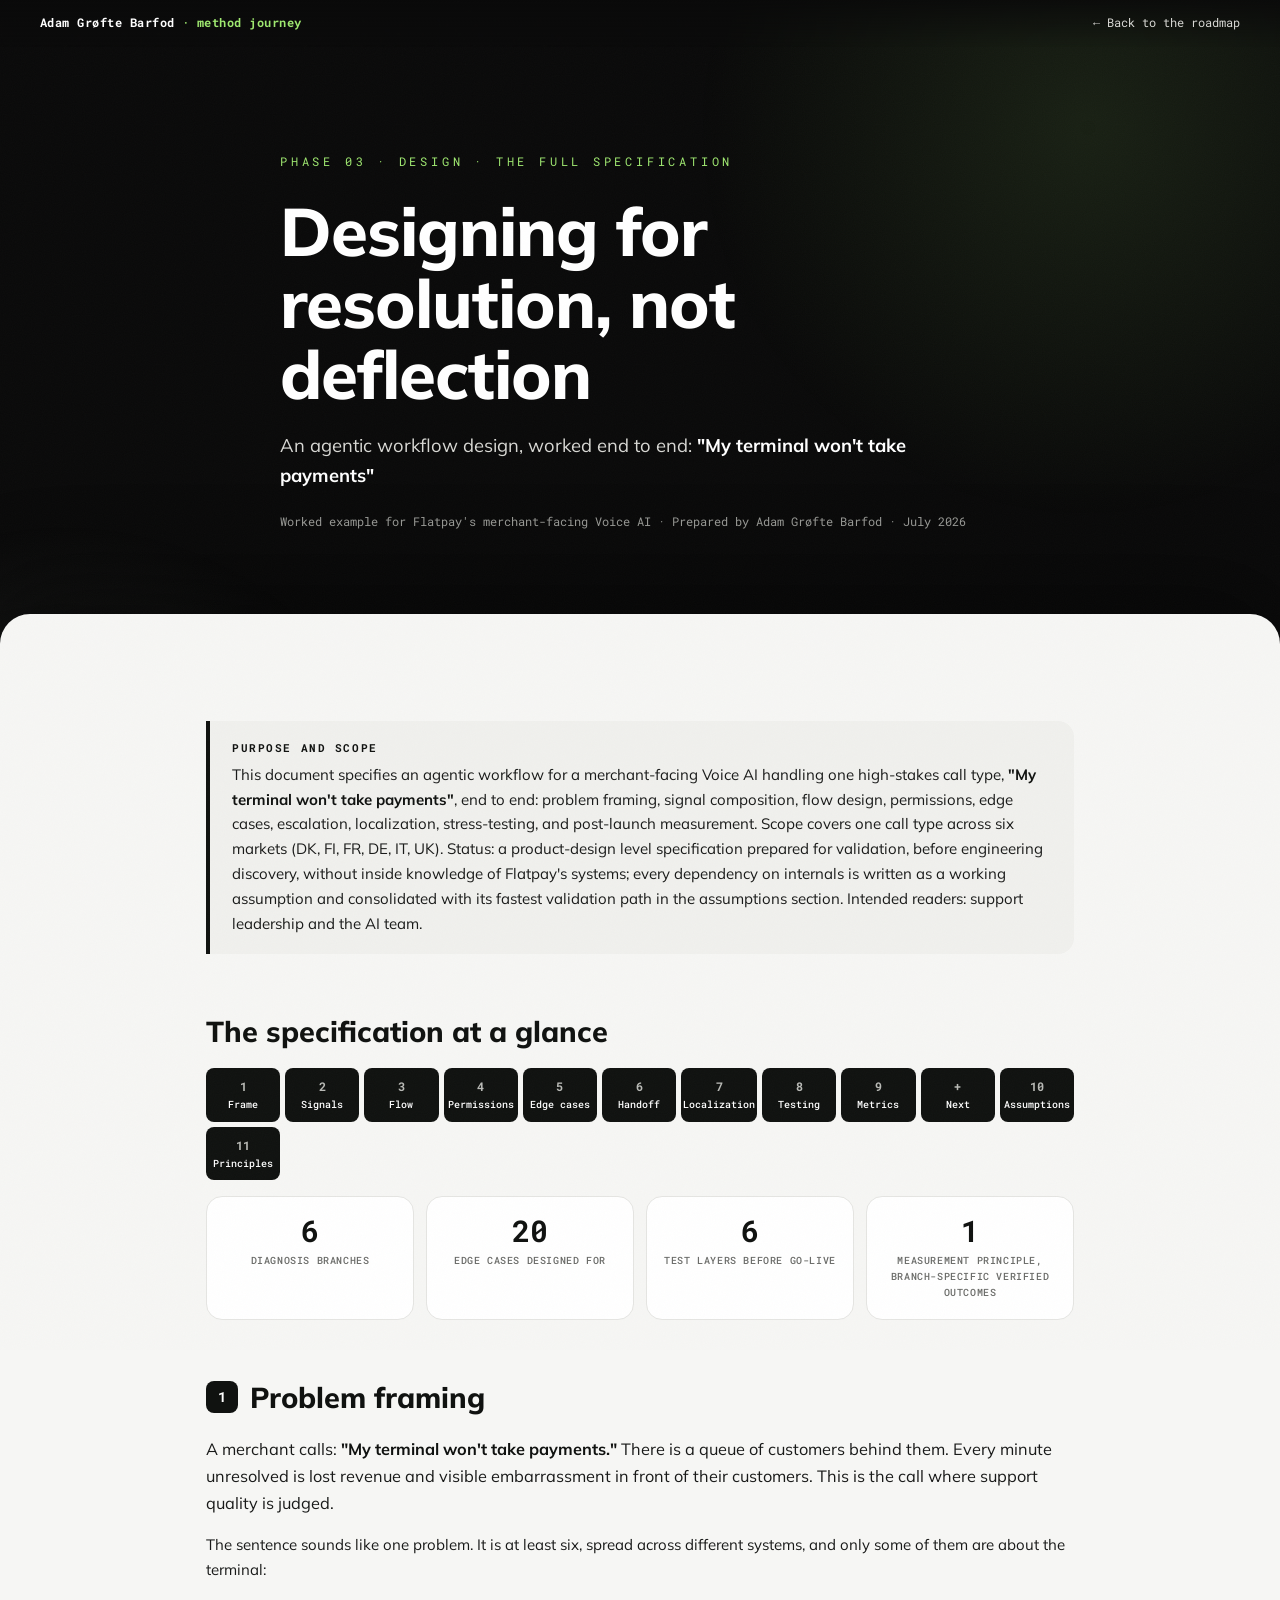
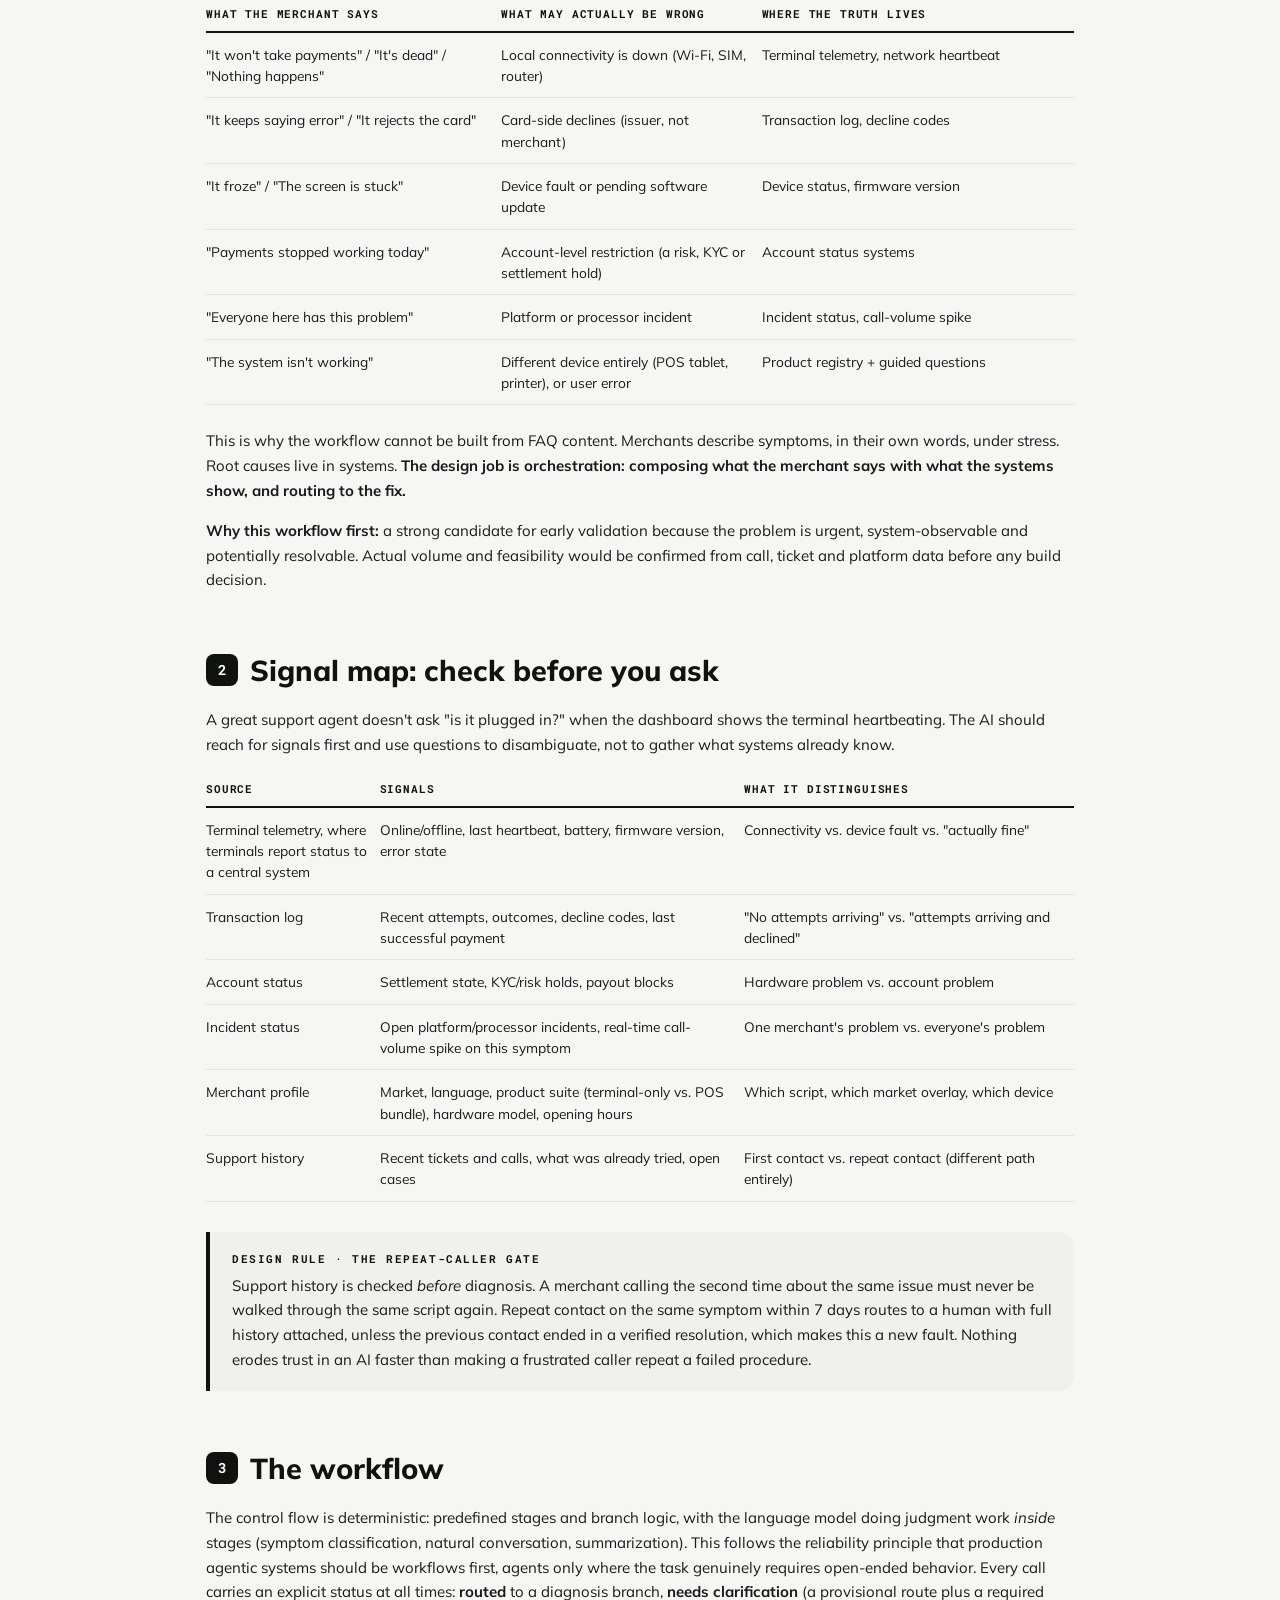
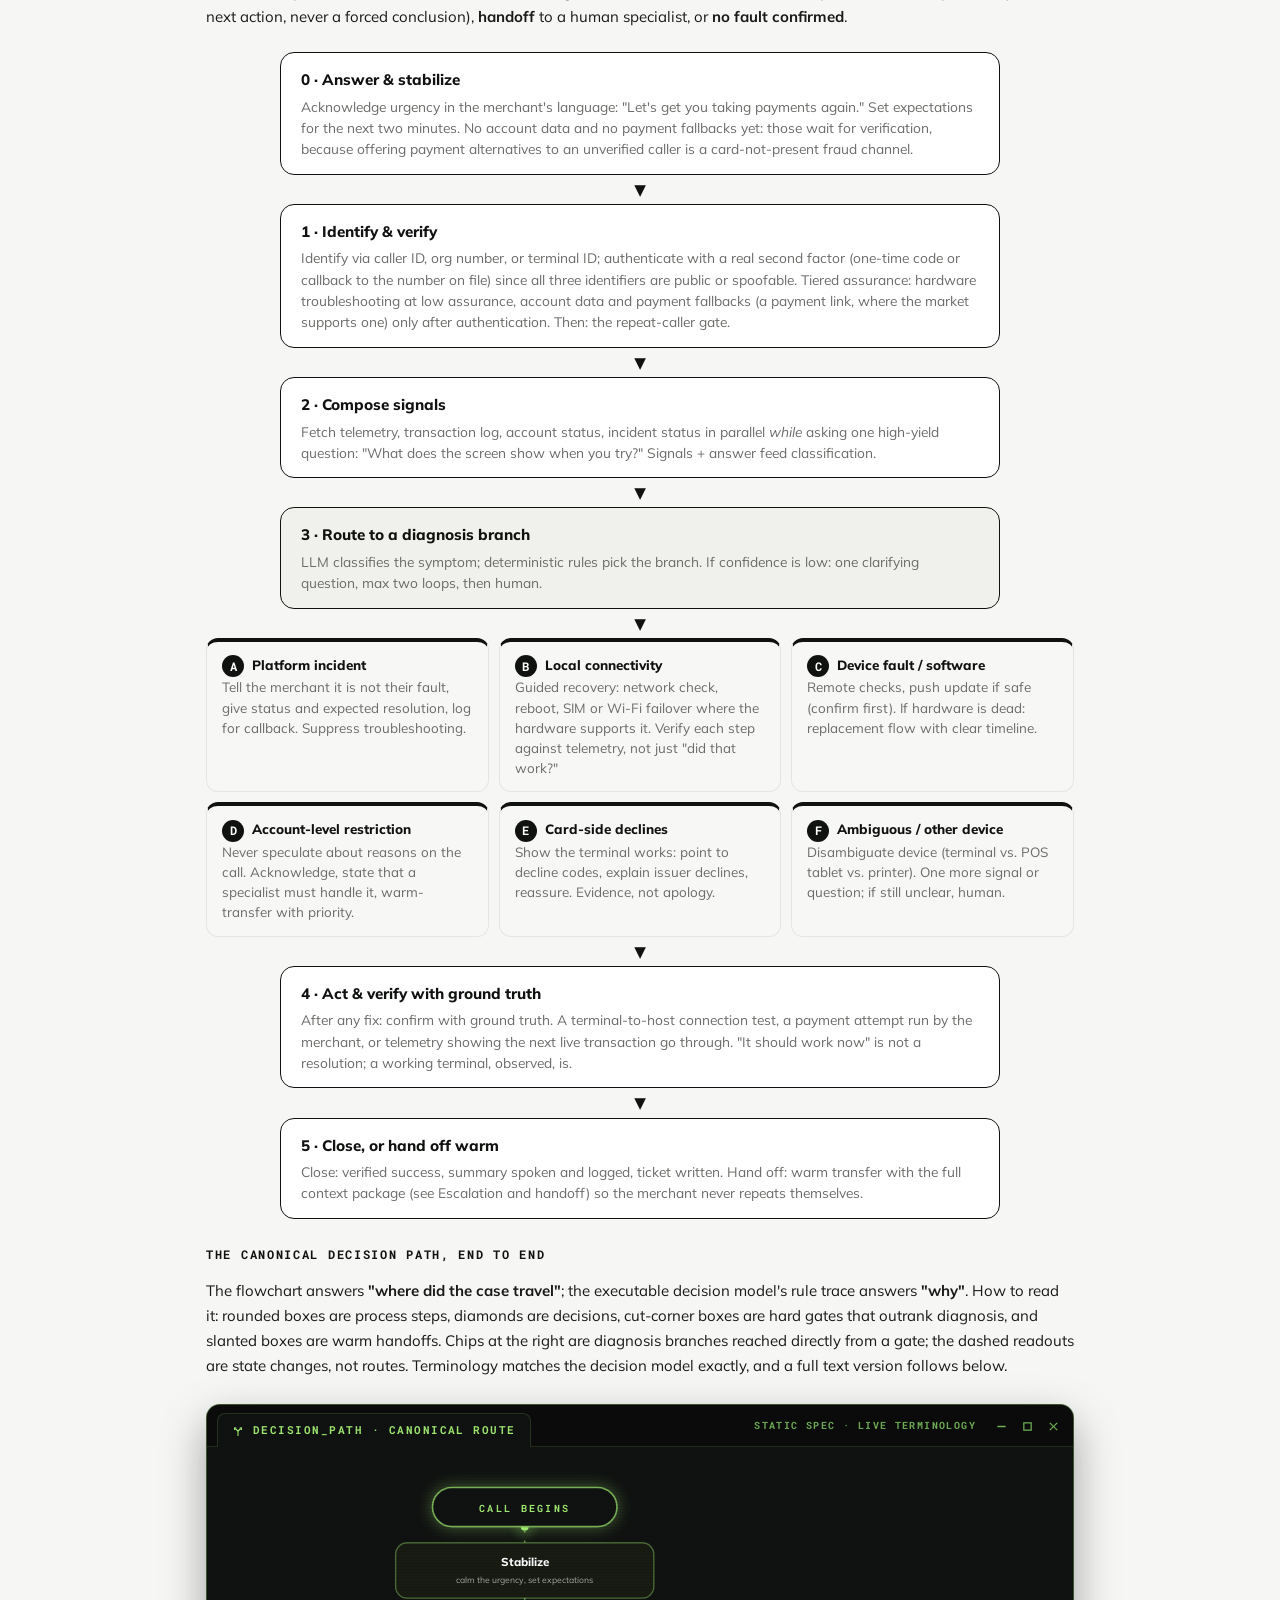
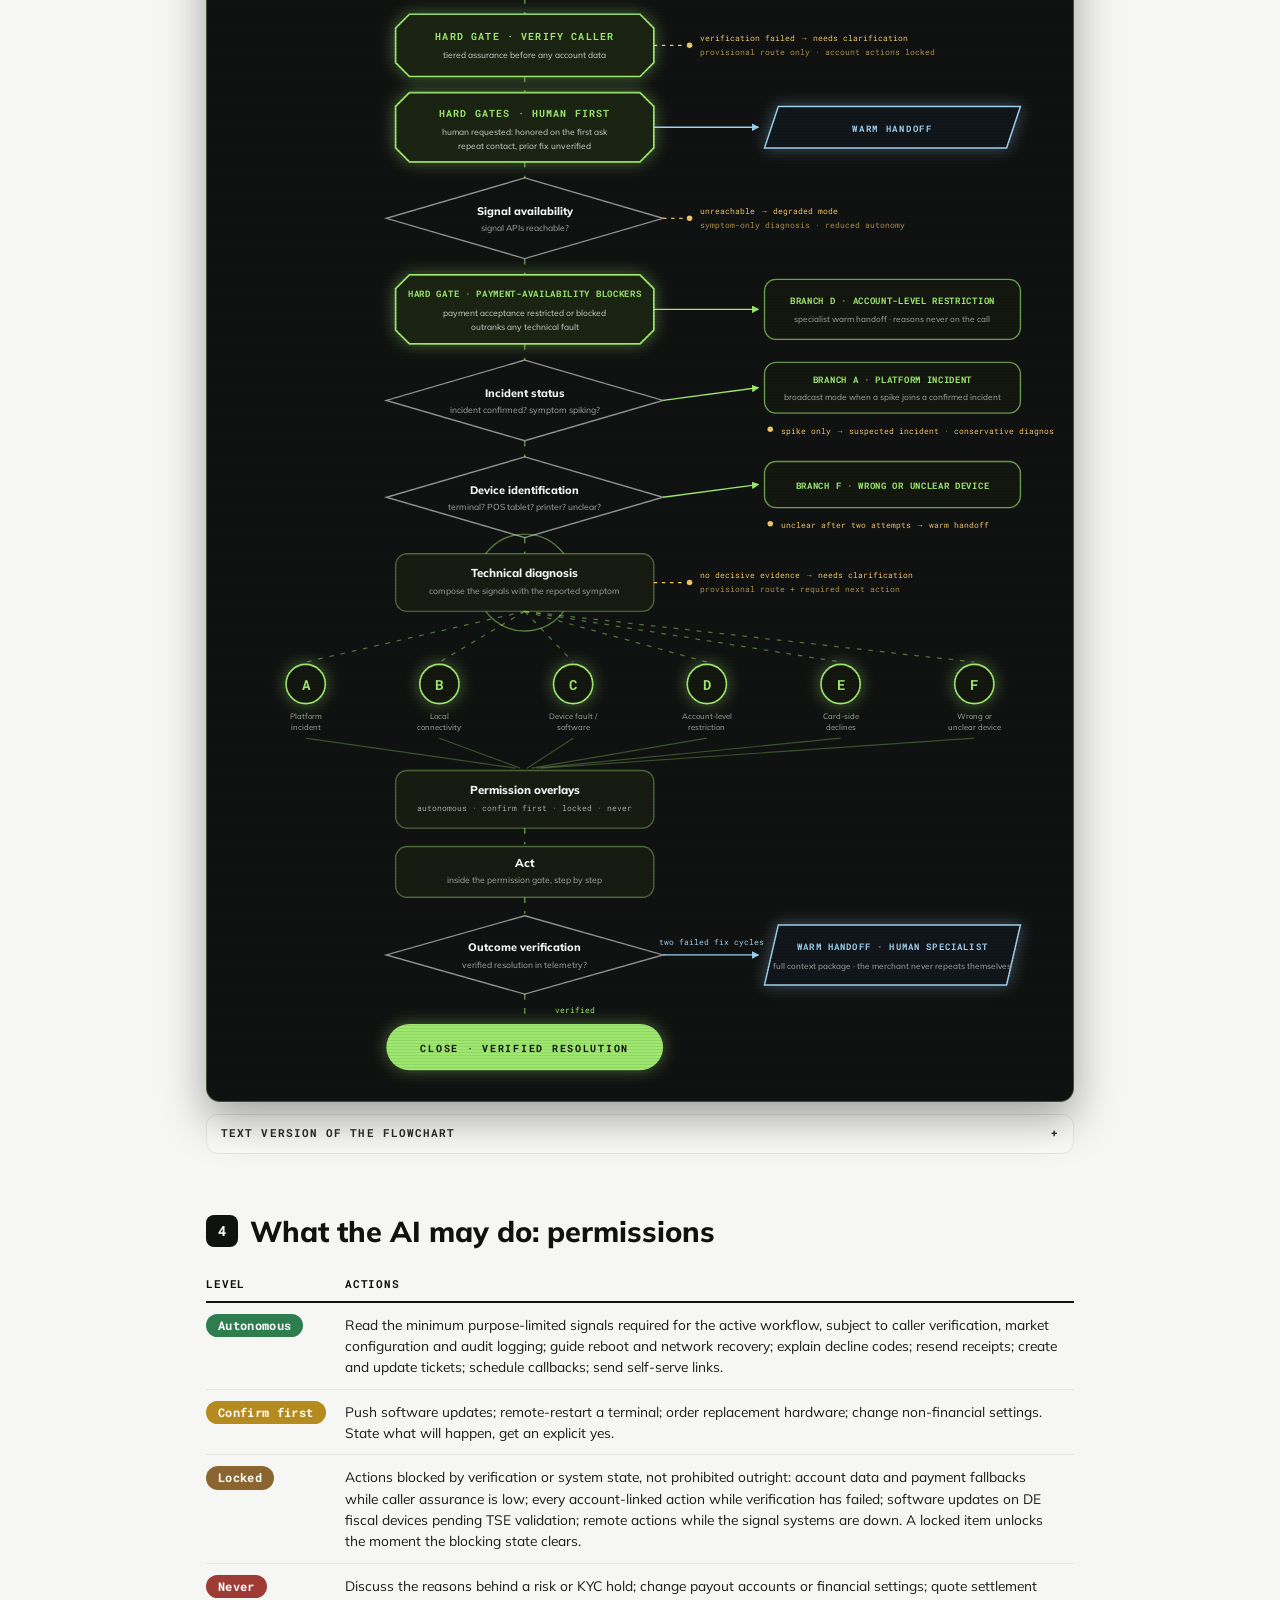
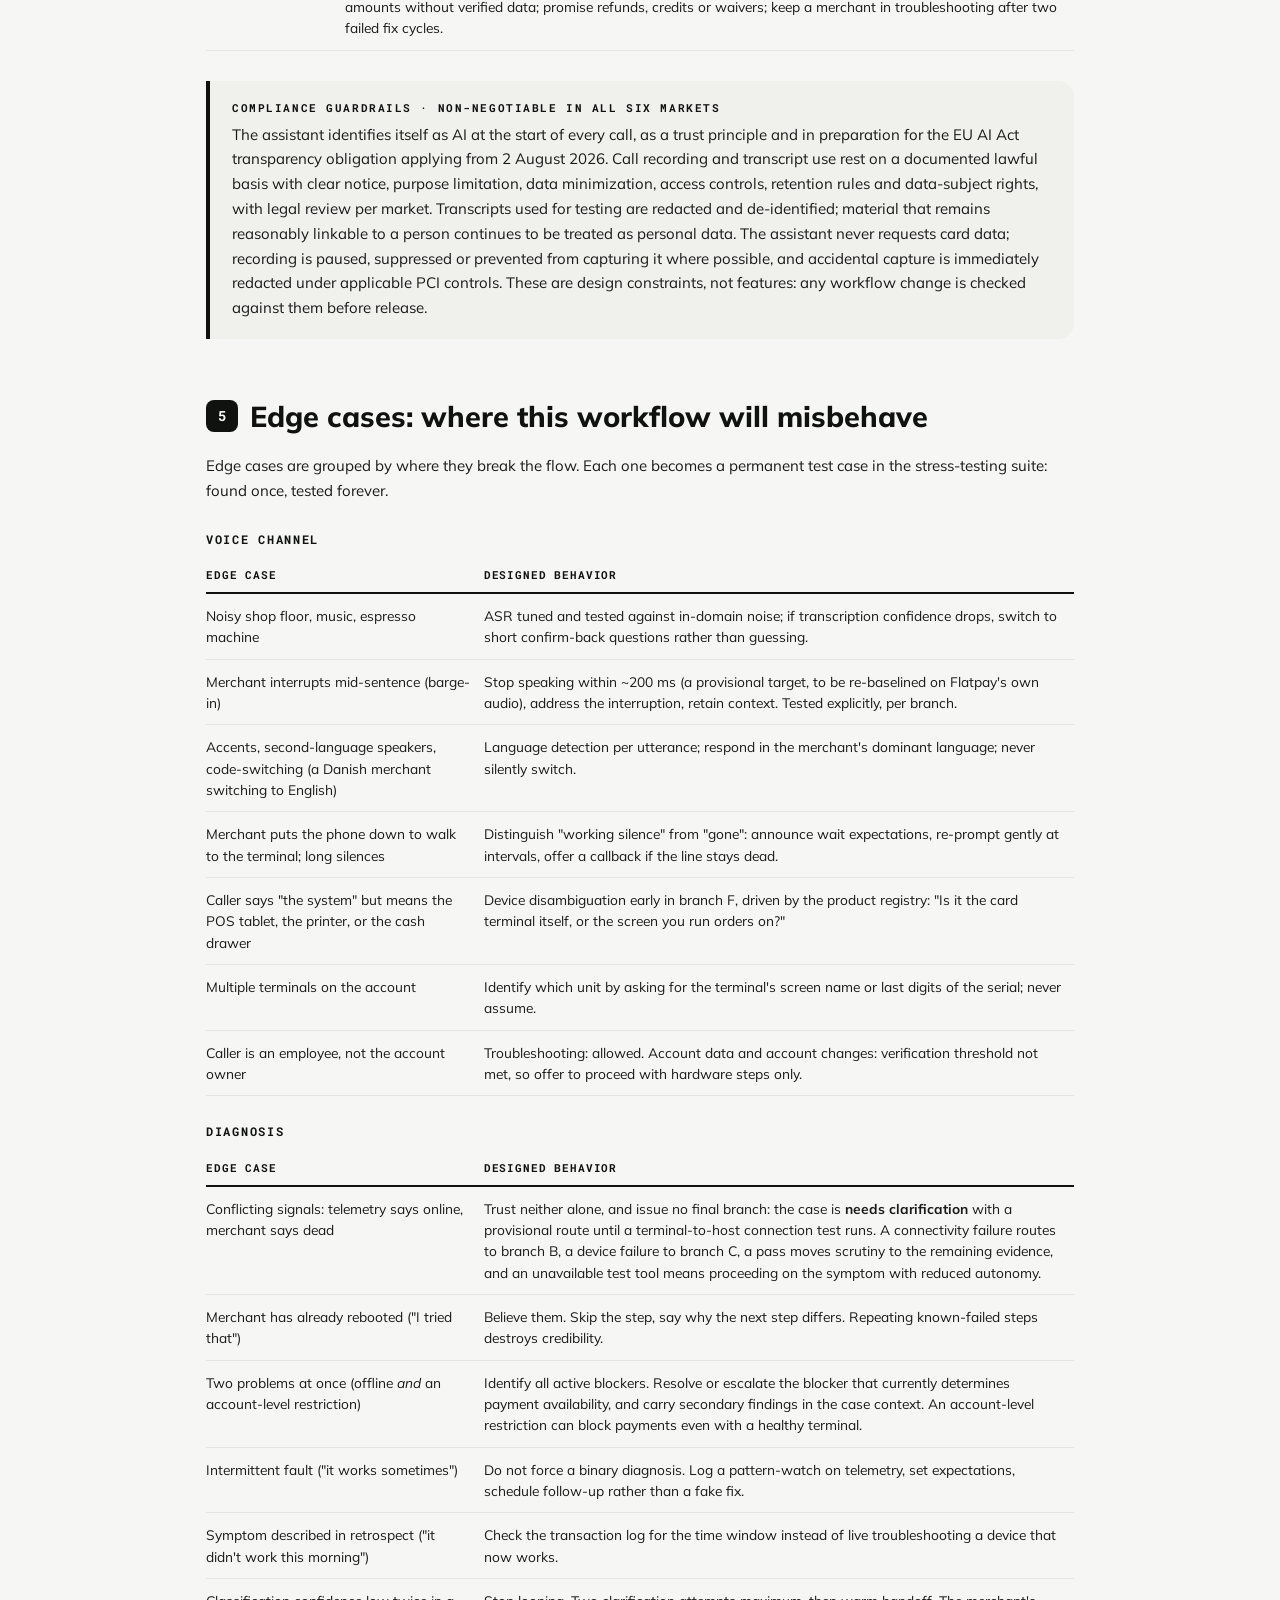
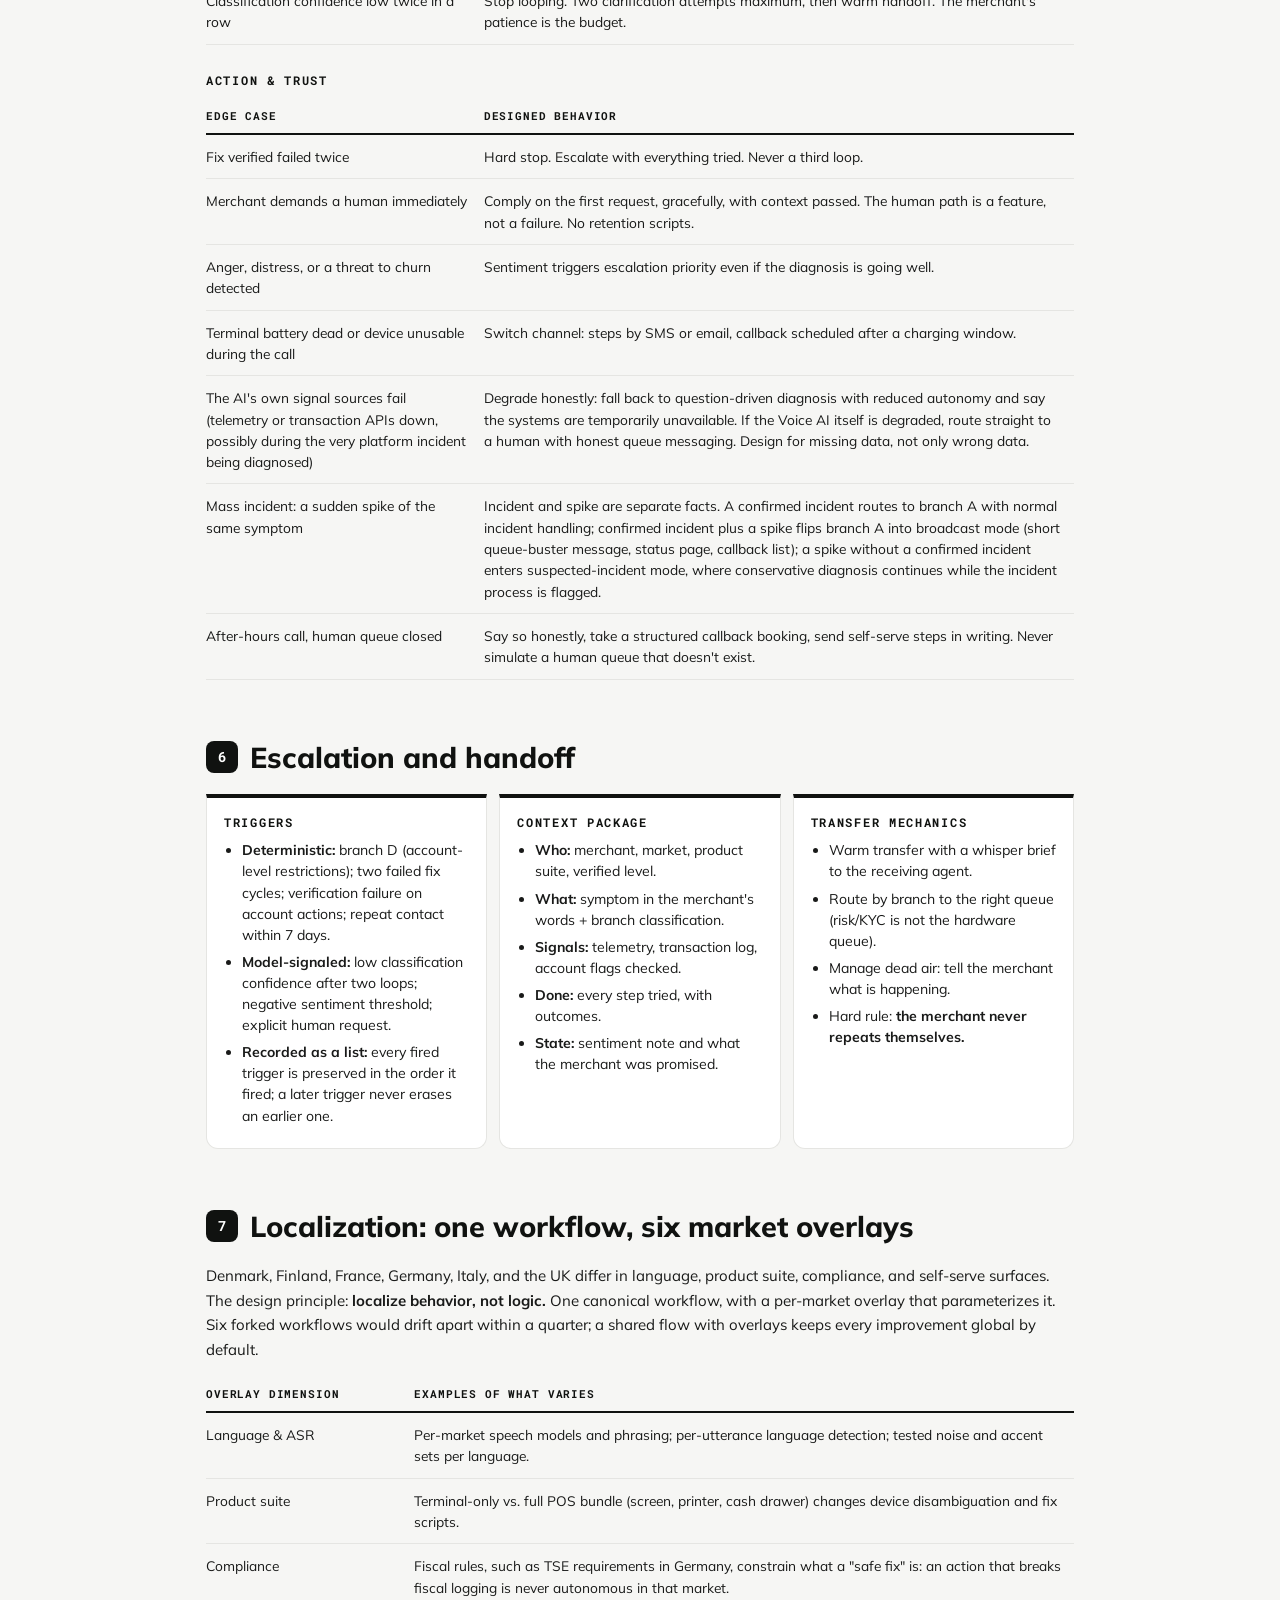
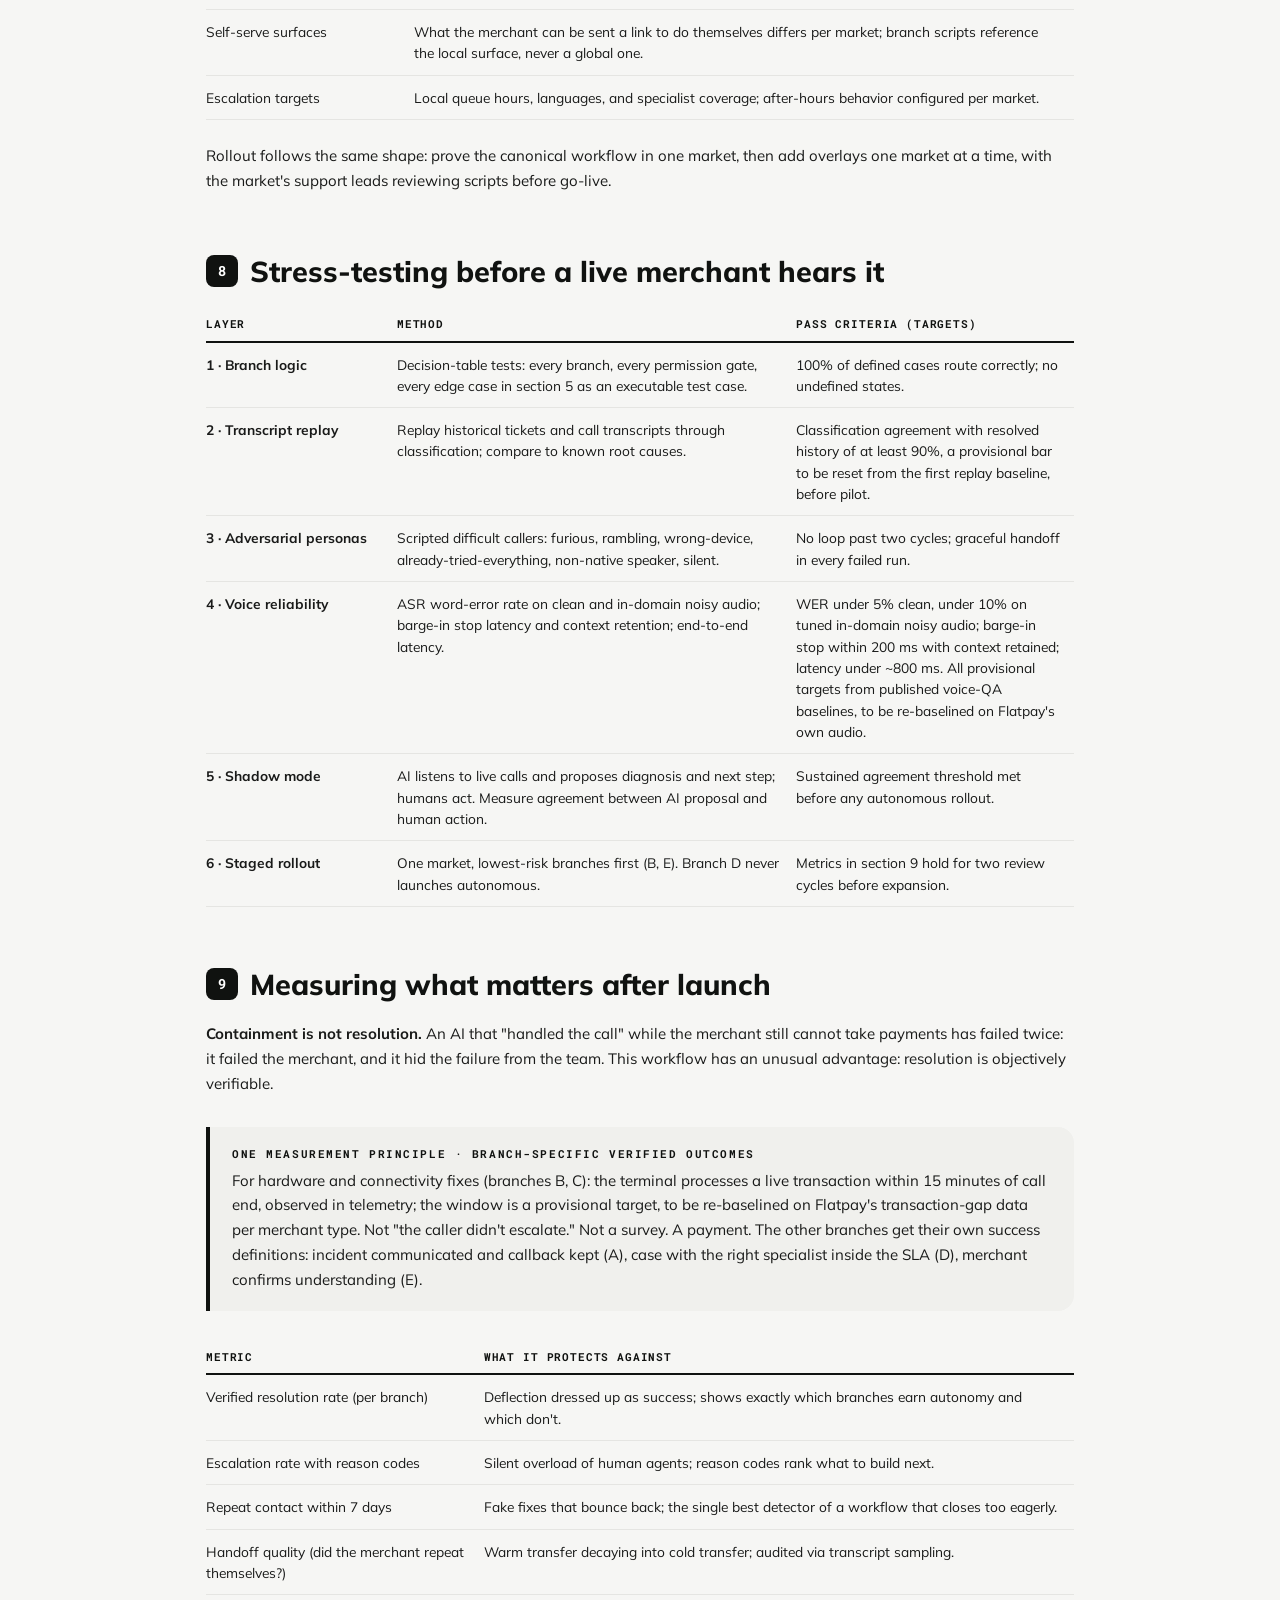
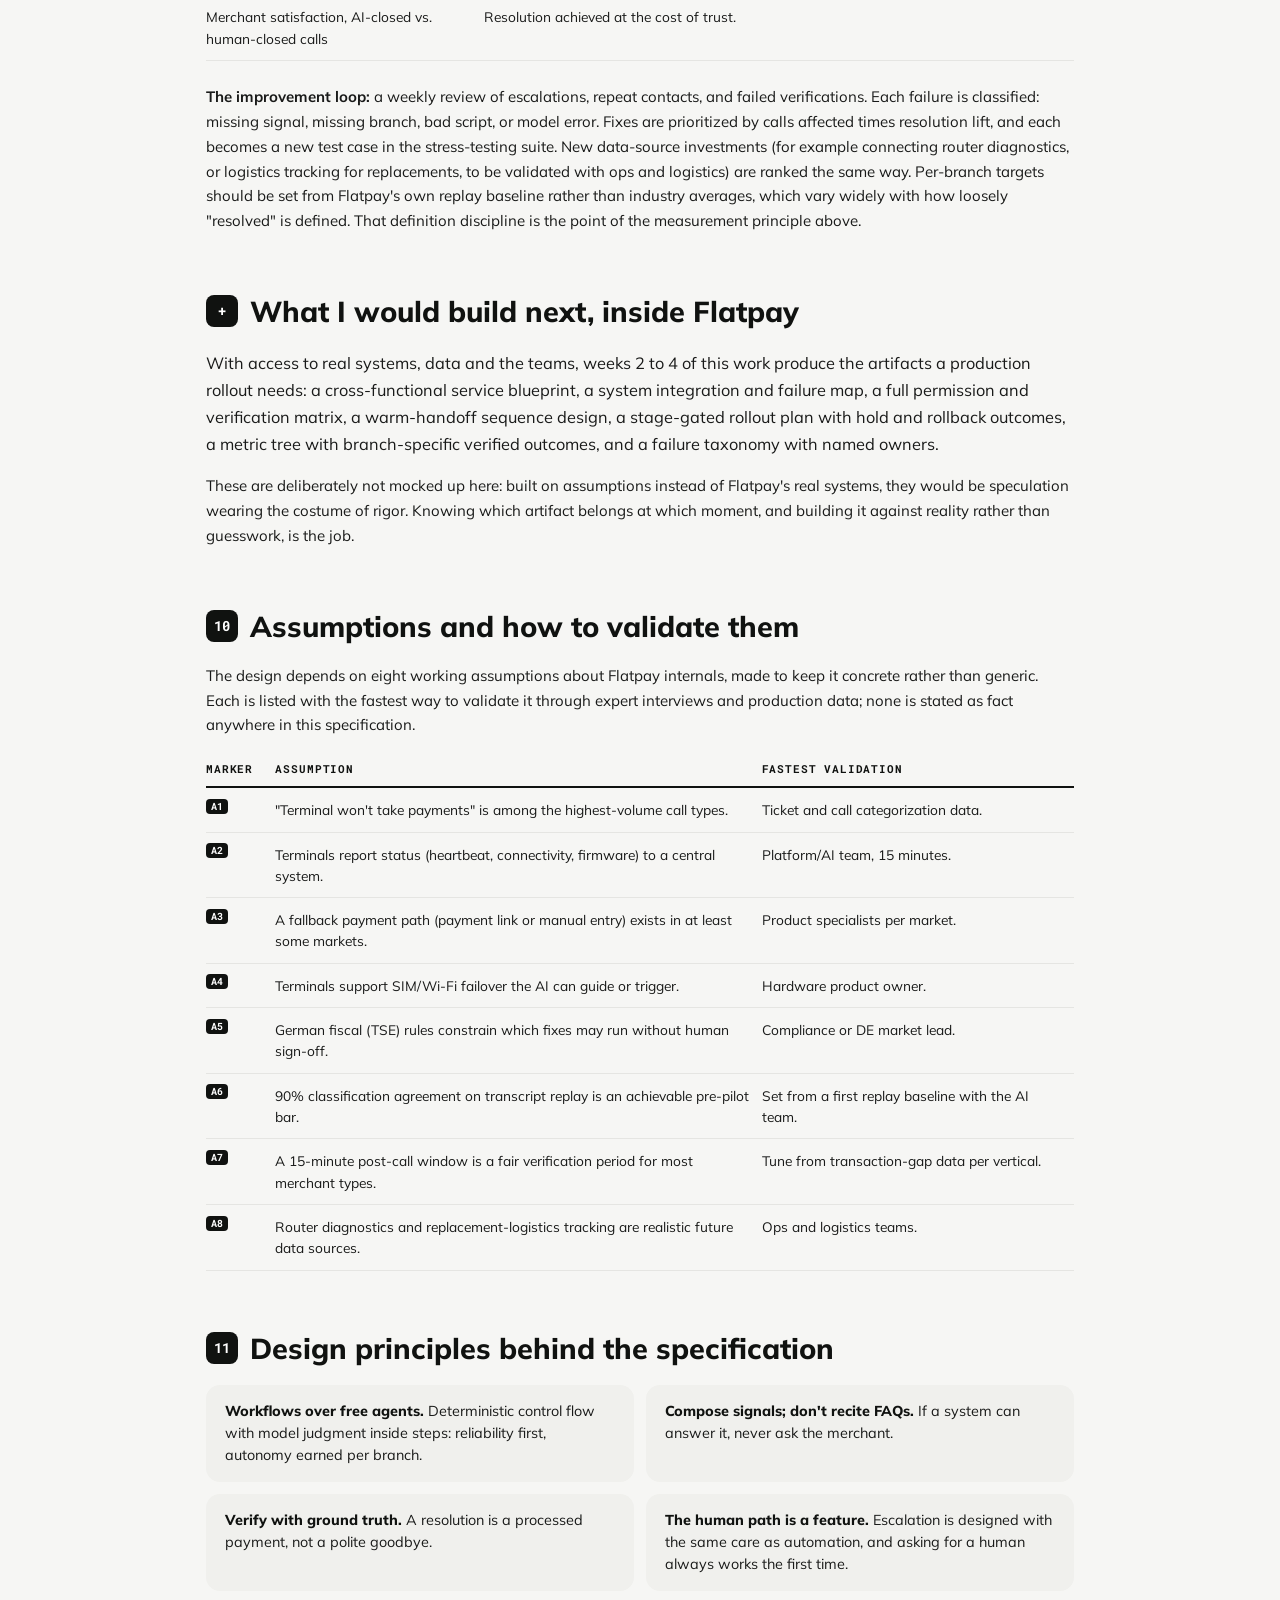
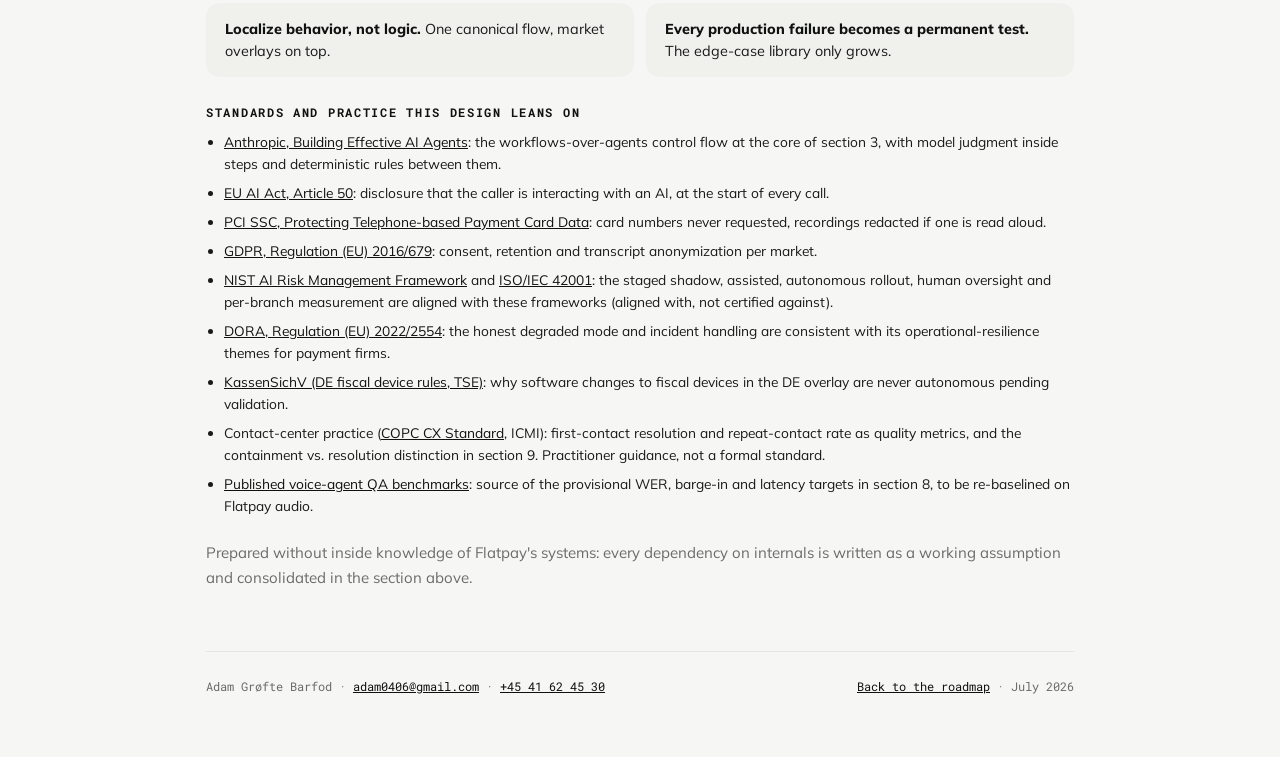
==== commit c86370e1: "Chronological journey restored; flowchart rebuilt as a console panel The proof strip is gone: relate" ====
--- a/workflow.html
+++ b/workflow.html
@@ -132,160 +132,190 @@
   </div>
 
   <h3>The canonical decision path, end to end</h3>
-  <p>The flowchart answers <b>"where did the case travel"</b>; the executable decision model's rule trace answers <b>"why"</b>. How to read it: rounded boxes are process steps, diamonds are decisions, cut-corner boxes are hard gates that outrank diagnosis, and slanted boxes are warm handoffs. Solid boxes at the right are diagnosis branches reached directly from a gate; dashed boxes are state changes, not routes. Terminology matches the decision model exactly.</p>
-  <figure class="fc-figure">
-    <svg viewBox="0 0 720 1060" role="img" aria-label="Flowchart of the canonical decision path from call begins to close or warm handoff; a full text version follows below" xmlns="http://www.w3.org/2000/svg">
-      <defs>
-        <marker id="fcArw" viewBox="0 0 10 10" refX="7.5" refY="5" markerWidth="6" markerHeight="6" orient="auto-start-reverse"><path d="M0 0L10 5L0 10z" fill="#101210"/></marker>
-      </defs>
-
-      <!-- call begins -->
-      <rect x="180" y="14" width="160" height="34" rx="17" fill="#101210"/>
-      <text x="260" y="35" text-anchor="middle" font-family="Roboto Mono" font-size="9" font-weight="700" letter-spacing="2" fill="#9fe870">CALL BEGINS</text>
-      <line x1="260" y1="48" x2="260" y2="62" stroke="#101210" stroke-width="1.4" marker-end="url(#fcArw)"/>
-
-      <!-- stabilize -->
-      <rect x="150" y="64" width="220" height="46" rx="9" fill="#f0f0ed" stroke="#101210" stroke-width="1.2"/>
-      <text x="260" y="83" text-anchor="middle" font-family="Mulish" font-size="10" font-weight="800" fill="#101210">Stabilize</text>
-      <text x="260" y="97" text-anchor="middle" font-family="Mulish" font-size="7.5" fill="#6b6c69">calm the urgency, set expectations</text>
-      <line x1="260" y1="110" x2="260" y2="124" stroke="#101210" stroke-width="1.4" marker-end="url(#fcArw)"/>
-
-      <!-- verify caller (hard gate) -->
-      <polygon points="162,126 358,126 370,138 370,166 358,178 162,178 150,166 150,138" fill="#101210" stroke="#9fe870" stroke-width="1.4"/>
-      <text x="260" y="148" text-anchor="middle" font-family="Mulish" font-size="9.5" font-weight="800" fill="#9fe870">Hard gate · Verify caller</text>
-      <text x="260" y="163" text-anchor="middle" font-family="Mulish" font-size="7.2" fill="#d6d6d3">tiered assurance before any account data</text>
-      <line x1="370" y1="152" x2="466" y2="152" stroke="#b8863f" stroke-width="1.2" stroke-dasharray="4 4"/>
-      <rect x="468" y="128" width="230" height="50" rx="8" fill="#ffffff" stroke="#b8863f" stroke-width="1.2" stroke-dasharray="5 4"/>
-      <text x="583" y="148" text-anchor="middle" font-family="Mulish" font-size="7.4" fill="#6b6c69">verification failed &#8594; needs clarification:</text>
-      <text x="583" y="160" text-anchor="middle" font-family="Mulish" font-size="7.4" fill="#6b6c69">provisional route only, account actions locked</text>
-      <line x1="260" y1="178" x2="260" y2="192" stroke="#101210" stroke-width="1.4" marker-end="url(#fcArw)"/>
-
-      <!-- human gates -->
-      <polygon points="162,194 358,194 370,206 370,240 358,252 162,252 150,240 150,206" fill="#101210" stroke="#9fe870" stroke-width="1.4"/>
-      <text x="260" y="213" text-anchor="middle" font-family="Mulish" font-size="9.5" font-weight="800" fill="#9fe870">Hard gates · Human first</text>
-      <text x="260" y="228" text-anchor="middle" font-family="Mulish" font-size="7.2" fill="#d6d6d3">human requested: honored on the first ask</text>
-      <text x="260" y="240" text-anchor="middle" font-family="Mulish" font-size="7.2" fill="#d6d6d3">repeat contact, prior fix unverified</text>
-      <line x1="370" y1="223" x2="474" y2="223" stroke="#101210" stroke-width="1.3" marker-end="url(#fcArw)"/>
-      <polygon points="490,205 698,205 686,241 478,241" fill="#f7f7f5" stroke="#101210" stroke-width="1.3"/>
-      <text x="588" y="227" text-anchor="middle" font-family="Mulish" font-size="8.2" font-weight="800" fill="#101210">Warm handoff</text>
-      <line x1="260" y1="252" x2="260" y2="266" stroke="#101210" stroke-width="1.4" marker-end="url(#fcArw)"/>
-
-      <!-- signal availability -->
-      <polygon points="260,268 380,302 260,336 140,302" fill="#ffffff" stroke="#101210" stroke-width="1.2"/>
-      <text x="260" y="299" text-anchor="middle" font-family="Mulish" font-size="9.5" font-weight="800" fill="#101210">Signal availability</text>
-      <text x="260" y="313" text-anchor="middle" font-family="Mulish" font-size="7.5" fill="#6b6c69">signal APIs reachable?</text>
-      <line x1="380" y1="302" x2="466" y2="302" stroke="#b8863f" stroke-width="1.2" stroke-dasharray="4 4"/>
-      <rect x="468" y="278" width="230" height="48" rx="8" fill="#ffffff" stroke="#b8863f" stroke-width="1.2" stroke-dasharray="5 4"/>
-      <text x="583" y="297" text-anchor="middle" font-family="Mulish" font-size="7.4" fill="#6b6c69">unreachable &#8594; degraded mode:</text>
-      <text x="583" y="309" text-anchor="middle" font-family="Mulish" font-size="7.4" fill="#6b6c69">symptom-only diagnosis, reduced autonomy</text>
-      <line x1="260" y1="336" x2="260" y2="350" stroke="#101210" stroke-width="1.4" marker-end="url(#fcArw)"/>
-
-      <!-- payment-availability blockers -->
-      <polygon points="162,352 358,352 370,364 370,398 358,410 162,410 150,398 150,364" fill="#101210" stroke="#9fe870" stroke-width="1.4"/>
-      <text x="260" y="371" text-anchor="middle" font-family="Mulish" font-size="9.5" font-weight="800" fill="#9fe870">Hard gate · Payment-availability blockers</text>
-      <text x="260" y="386" text-anchor="middle" font-family="Mulish" font-size="7.2" fill="#d6d6d3">payment acceptance restricted or blocked</text>
-      <text x="260" y="398" text-anchor="middle" font-family="Mulish" font-size="7.2" fill="#d6d6d3">outranks any technical fault</text>
-      <line x1="370" y1="381" x2="464" y2="381" stroke="#101210" stroke-width="1.3" marker-end="url(#fcArw)"/>
-      <rect x="468" y="356" width="230" height="50" rx="9" fill="rgba(159,232,112,0.16)" stroke="#101210" stroke-width="1.2"/>
-      <text x="583" y="376" text-anchor="middle" font-family="Mulish" font-size="8.2" font-weight="800" fill="#101210">Branch D · Account-level restriction</text>
-      <text x="583" y="390" text-anchor="middle" font-family="Mulish" font-size="7.2" fill="#6b6c69">specialist warm handoff, reasons never on the call</text>
-      <line x1="260" y1="410" x2="260" y2="424" stroke="#101210" stroke-width="1.4" marker-end="url(#fcArw)"/>
-
-      <!-- incident status -->
-      <polygon points="260,426 380,460 260,494 140,460" fill="#ffffff" stroke="#101210" stroke-width="1.2"/>
-      <text x="260" y="457" text-anchor="middle" font-family="Mulish" font-size="9.5" font-weight="800" fill="#101210">Incident status</text>
-      <text x="260" y="471" text-anchor="middle" font-family="Mulish" font-size="7.5" fill="#6b6c69">incident confirmed? symptom spiking?</text>
-      <line x1="380" y1="460" x2="464" y2="446" stroke="#101210" stroke-width="1.3" marker-end="url(#fcArw)"/>
-      <rect x="468" y="422" width="230" height="44" rx="9" fill="rgba(159,232,112,0.16)" stroke="#101210" stroke-width="1.2"/>
-      <text x="583" y="440" text-anchor="middle" font-family="Mulish" font-size="8.2" font-weight="800" fill="#101210">Branch A · Platform incident</text>
-      <text x="583" y="454" text-anchor="middle" font-family="Mulish" font-size="7.2" fill="#6b6c69">broadcast mode when a spike joins a confirmed incident</text>
-      <rect x="468" y="472" width="230" height="30" rx="8" fill="#ffffff" stroke="#b8863f" stroke-width="1.2" stroke-dasharray="5 4"/>
-      <text x="583" y="490" text-anchor="middle" font-family="Mulish" font-size="7.4" fill="#6b6c69">spike only &#8594; suspected incident, conservative diagnosis</text>
-      <line x1="260" y1="494" x2="260" y2="508" stroke="#101210" stroke-width="1.4" marker-end="url(#fcArw)"/>
-
-      <!-- device identification -->
-      <polygon points="260,510 380,544 260,578 140,544" fill="#ffffff" stroke="#101210" stroke-width="1.2"/>
-      <text x="260" y="541" text-anchor="middle" font-family="Mulish" font-size="9.5" font-weight="800" fill="#101210">Device identification</text>
-      <text x="260" y="555" text-anchor="middle" font-family="Mulish" font-size="7.5" fill="#6b6c69">terminal? POS tablet? printer? unclear?</text>
-      <line x1="380" y1="544" x2="464" y2="532" stroke="#101210" stroke-width="1.3" marker-end="url(#fcArw)"/>
-      <rect x="468" y="512" width="230" height="38" rx="9" fill="rgba(159,232,112,0.16)" stroke="#101210" stroke-width="1.2"/>
-      <text x="583" y="535" text-anchor="middle" font-family="Mulish" font-size="8.2" font-weight="800" fill="#101210">Branch F · Wrong or unclear device</text>
-      <rect x="468" y="556" width="230" height="30" rx="8" fill="#ffffff" stroke="#b8863f" stroke-width="1.2" stroke-dasharray="5 4"/>
-      <text x="583" y="574" text-anchor="middle" font-family="Mulish" font-size="7.4" fill="#6b6c69">unclear after two clarification attempts &#8594; warm handoff</text>
-      <line x1="260" y1="578" x2="260" y2="592" stroke="#101210" stroke-width="1.4" marker-end="url(#fcArw)"/>
-
-      <!-- technical diagnosis -->
-      <rect x="150" y="594" width="220" height="50" rx="9" fill="#f0f0ed" stroke="#101210" stroke-width="1.2"/>
-      <text x="260" y="614" text-anchor="middle" font-family="Mulish" font-size="10" font-weight="800" fill="#101210">Technical diagnosis</text>
-      <text x="260" y="629" text-anchor="middle" font-family="Mulish" font-size="7.5" fill="#6b6c69">compose the signals with the reported symptom</text>
-      <line x1="370" y1="619" x2="466" y2="619" stroke="#b8863f" stroke-width="1.2" stroke-dasharray="4 4"/>
-      <rect x="468" y="596" width="230" height="48" rx="8" fill="#ffffff" stroke="#b8863f" stroke-width="1.2" stroke-dasharray="5 4"/>
-      <text x="583" y="615" text-anchor="middle" font-family="Mulish" font-size="7.4" fill="#6b6c69">no decisive evidence &#8594; needs clarification:</text>
-      <text x="583" y="627" text-anchor="middle" font-family="Mulish" font-size="7.4" fill="#6b6c69">provisional route + required next action</text>
-
-      <!-- branch fan -->
-      <line x1="260" y1="644" x2="70" y2="674" stroke="#101210" stroke-width="1.1" marker-end="url(#fcArw)"/>
-      <line x1="260" y1="644" x2="186" y2="674" stroke="#101210" stroke-width="1.1" marker-end="url(#fcArw)"/>
-      <line x1="260" y1="644" x2="302" y2="674" stroke="#101210" stroke-width="1.1" marker-end="url(#fcArw)"/>
-      <line x1="260" y1="644" x2="418" y2="674" stroke="#101210" stroke-width="1.1" marker-end="url(#fcArw)"/>
-      <line x1="260" y1="644" x2="534" y2="674" stroke="#101210" stroke-width="1.1" marker-end="url(#fcArw)"/>
-      <line x1="260" y1="644" x2="650" y2="674" stroke="#101210" stroke-width="1.1" marker-end="url(#fcArw)"/>
-      <g font-family="Mulish" font-size="6.8" fill="#6b6c69" text-anchor="middle">
-        <rect x="18" y="676" width="104" height="52" rx="8" fill="#ffffff" stroke="#101210" stroke-width="1.1"/>
-        <text x="70" y="694" font-family="Roboto Mono" font-size="10" font-weight="700" fill="#101210">A</text>
-        <text x="70" y="707">Platform</text><text x="70" y="717">incident</text>
-        <rect x="134" y="676" width="104" height="52" rx="8" fill="#ffffff" stroke="#101210" stroke-width="1.1"/>
-        <text x="186" y="694" font-family="Roboto Mono" font-size="10" font-weight="700" fill="#101210">B</text>
-        <text x="186" y="707">Local</text><text x="186" y="717">connectivity</text>
-        <rect x="250" y="676" width="104" height="52" rx="8" fill="#ffffff" stroke="#101210" stroke-width="1.1"/>
-        <text x="302" y="694" font-family="Roboto Mono" font-size="10" font-weight="700" fill="#101210">C</text>
-        <text x="302" y="707">Device fault /</text><text x="302" y="717">software</text>
-        <rect x="366" y="676" width="104" height="52" rx="8" fill="#ffffff" stroke="#101210" stroke-width="1.1"/>
-        <text x="418" y="694" font-family="Roboto Mono" font-size="10" font-weight="700" fill="#101210">D</text>
-        <text x="418" y="707">Account-level</text><text x="418" y="717">restriction</text>
-        <rect x="482" y="676" width="104" height="52" rx="8" fill="#ffffff" stroke="#101210" stroke-width="1.1"/>
-        <text x="534" y="694" font-family="Roboto Mono" font-size="10" font-weight="700" fill="#101210">E</text>
-        <text x="534" y="707">Card-side</text><text x="534" y="717">declines</text>
-        <rect x="598" y="676" width="104" height="52" rx="8" fill="#ffffff" stroke="#101210" stroke-width="1.1"/>
-        <text x="650" y="694" font-family="Roboto Mono" font-size="10" font-weight="700" fill="#101210">F</text>
-        <text x="650" y="707">Wrong or</text><text x="650" y="717">unclear device</text>
-      </g>
-      <line x1="70" y1="728" x2="252" y2="762" stroke="#101210" stroke-width="1"/>
-      <line x1="186" y1="728" x2="256" y2="762" stroke="#101210" stroke-width="1"/>
-      <line x1="302" y1="728" x2="262" y2="762" stroke="#101210" stroke-width="1"/>
-      <line x1="418" y1="728" x2="266" y2="762" stroke="#101210" stroke-width="1"/>
-      <line x1="534" y1="728" x2="270" y2="762" stroke="#101210" stroke-width="1"/>
-      <line x1="650" y1="728" x2="274" y2="762" stroke="#101210" stroke-width="1"/>
-
-      <!-- permission overlays -->
-      <rect x="150" y="764" width="220" height="50" rx="9" fill="#f0f0ed" stroke="#101210" stroke-width="1.2"/>
-      <text x="260" y="784" text-anchor="middle" font-family="Mulish" font-size="10" font-weight="800" fill="#101210">Permission overlays</text>
-      <text x="260" y="799" text-anchor="middle" font-family="Mulish" font-size="7.5" fill="#6b6c69">autonomous · confirm first · locked · never</text>
-      <line x1="260" y1="814" x2="260" y2="828" stroke="#101210" stroke-width="1.4" marker-end="url(#fcArw)"/>
-
-      <!-- act -->
-      <rect x="150" y="830" width="220" height="44" rx="9" fill="#f0f0ed" stroke="#101210" stroke-width="1.2"/>
-      <text x="260" y="848" text-anchor="middle" font-family="Mulish" font-size="10" font-weight="800" fill="#101210">Act</text>
-      <text x="260" y="862" text-anchor="middle" font-family="Mulish" font-size="7.5" fill="#6b6c69">inside the permission gate, step by step</text>
-      <line x1="260" y1="874" x2="260" y2="888" stroke="#101210" stroke-width="1.4" marker-end="url(#fcArw)"/>
-
-      <!-- outcome verification -->
-      <polygon points="260,890 380,924 260,958 140,924" fill="#ffffff" stroke="#101210" stroke-width="1.2"/>
-      <text x="260" y="921" text-anchor="middle" font-family="Mulish" font-size="9.5" font-weight="800" fill="#101210">Outcome verification</text>
-      <text x="260" y="935" text-anchor="middle" font-family="Mulish" font-size="7.5" fill="#6b6c69">verified resolution in telemetry?</text>
-      <line x1="380" y1="924" x2="474" y2="924" stroke="#101210" stroke-width="1.3" marker-end="url(#fcArw)"/>
-      <text x="428" y="915" text-anchor="middle" font-family="Roboto Mono" font-size="6.6" fill="#6b6c69">two failed fix cycles</text>
-      <line x1="260" y1="958" x2="260" y2="984" stroke="#101210" stroke-width="1.4" marker-end="url(#fcArw)"/>
-      <text x="284" y="974" font-family="Roboto Mono" font-size="6.6" fill="#6b6c69">verified</text>
-
-      <!-- terminals -->
-      <rect x="140" y="988" width="240" height="40" rx="20" fill="#101210"/>
-      <text x="260" y="1012" text-anchor="middle" font-family="Roboto Mono" font-size="8.5" font-weight="700" letter-spacing="1.5" fill="#9fe870">CLOSE · VERIFIED RESOLUTION</text>
-      <polygon points="490,988 698,988 686,1040 478,1040" fill="#f7f7f5" stroke="#101210" stroke-width="1.3"/>
-      <text x="588" y="1009" text-anchor="middle" font-family="Mulish" font-size="8.8" font-weight="800" fill="#101210">Warm handoff · human specialist</text>
-      <text x="588" y="1024" text-anchor="middle" font-family="Mulish" font-size="7.2" fill="#6b6c69">full context package; the merchant never repeats themselves</text>
-    </svg>
-  </figure>
+  <p>The flowchart answers <b>"where did the case travel"</b>; the executable decision model's rule trace answers <b>"why"</b>. How to read it: rounded boxes are process steps, diamonds are decisions, cut-corner boxes are hard gates that outrank diagnosis, and slanted boxes are warm handoffs. Chips at the right are diagnosis branches reached directly from a gate; the dashed readouts are state changes, not routes. Terminology matches the decision model exactly, and a full text version follows below.</p>
+  <div class="console fc-console">
+    <div class="console-bar">
+      <span class="ps-tab"><svg aria-hidden="true" focusable="false" width="12" height="12" viewBox="0 0 24 24" fill="none" stroke="currentColor" stroke-width="2.2" stroke-linecap="round" stroke-linejoin="round"><line x1="12" y1="21" x2="12" y2="12"/><line x1="12" y1="12" x2="5" y2="6"/><line x1="12" y1="12" x2="19" y2="6"/><polyline points="5 9 5 6 8 6"/><polyline points="16 6 19 6 19 9"/></svg>decision_path · canonical route</span>
+      <span class="cstatus">static spec · live terminology</span>
+      <span class="win-controls" aria-hidden="true">
+        <svg aria-hidden="true" focusable="false" width="11" height="11" viewBox="0 0 12 12" fill="none" stroke="currentColor" stroke-width="1.4"><line x1="1.5" y1="6" x2="10.5" y2="6"/></svg>
+        <svg aria-hidden="true" focusable="false" width="11" height="11" viewBox="0 0 12 12" fill="none" stroke="currentColor" stroke-width="1.4"><rect x="2" y="2" width="8" height="8"/></svg>
+        <svg aria-hidden="true" focusable="false" width="11" height="11" viewBox="0 0 12 12" fill="none" stroke="currentColor" stroke-width="1.4"><line x1="2" y1="2" x2="10" y2="10"/><line x1="10" y1="2" x2="2" y2="10"/></svg>
+      </span>
+    </div>
+    <div class="fc-body">
+      <svg viewBox="0 0 720 1060" role="img" aria-label="Flowchart of the canonical decision path from call begins to close or warm handoff; a full text version follows below" xmlns="http://www.w3.org/2000/svg">
+        <defs>
+          <marker id="fcxA" viewBox="0 0 10 10" refX="7.5" refY="5" markerWidth="5.5" markerHeight="5.5" orient="auto-start-reverse"><path d="M0 0L10 5L0 10z" fill="#9fe870"/></marker>
+          <marker id="fcxAb" viewBox="0 0 10 10" refX="7.5" refY="5" markerWidth="5.5" markerHeight="5.5" orient="auto-start-reverse"><path d="M0 0L10 5L0 10z" fill="#9fd0f0"/></marker>
+        </defs>
+
+        <!-- trunk segments + travelling packets (drawn first, nodes paint on top) -->
+        <g stroke="rgba(159,232,112,0.55)" stroke-width="1.4" stroke-dasharray="5 7" class="fcx-flow" fill="none">
+          <line x1="260" y1="50" x2="260" y2="64"/>
+          <line x1="260" y1="112" x2="260" y2="126"/>
+          <line x1="260" y1="180" x2="260" y2="194"/>
+          <line x1="260" y1="254" x2="260" y2="268"/>
+          <line x1="260" y1="338" x2="260" y2="352"/>
+          <line x1="260" y1="412" x2="260" y2="426"/>
+          <line x1="260" y1="496" x2="260" y2="510"/>
+          <line x1="260" y1="580" x2="260" y2="594"/>
+          <line x1="260" y1="976" x2="260" y2="998"/>
+        </g>
+        <circle class="fcx-packet" r="3.4" fill="#9fe870"/>
+        <circle class="fcx-packet p2" r="2.8" fill="#9fe870"/>
+
+        <!-- call begins -->
+        <rect x="180" y="16" width="160" height="34" rx="17" fill="#101211" stroke="rgba(159,232,112,0.7)" stroke-width="1.4" class="fcx-glow"/>
+        <text x="260" y="37" text-anchor="middle" font-family="Roboto Mono" font-size="9" font-weight="700" letter-spacing="2" fill="#9fe870">CALL BEGINS</text>
+
+        <!-- stabilize -->
+        <rect x="148" y="64" width="224" height="48" rx="10" fill="#171b12" stroke="rgba(159,232,112,0.4)" stroke-width="1.2"/>
+        <text x="260" y="84" text-anchor="middle" font-family="Mulish" font-size="10" font-weight="800" fill="#ffffff">Stabilize</text>
+        <text x="260" y="99" text-anchor="middle" font-family="Mulish" font-size="7.5" fill="#a9aba7">calm the urgency, set expectations</text>
+
+        <!-- verify caller (hard gate) -->
+        <polygon points="160,126 360,126 372,138 372,168 360,180 160,180 148,168 148,138" fill="#1b2412" stroke="#9fe870" stroke-width="1.5" class="fcx-glow"/>
+        <text x="260" y="148" text-anchor="middle" font-family="Roboto Mono" font-size="8.4" font-weight="700" letter-spacing="1" fill="#9fe870">HARD GATE · VERIFY CALLER</text>
+        <text x="260" y="164" text-anchor="middle" font-family="Mulish" font-size="7.4" fill="#d6d6d3">tiered assurance before any account data</text>
+        <line x1="372" y1="153" x2="398" y2="153" stroke="#f0c66a" stroke-width="1.1" stroke-dasharray="3 4"/>
+        <circle cx="403" cy="153" r="2.4" fill="#f0c66a"/>
+        <text x="412" y="149" font-family="Roboto Mono" font-size="7" fill="#f0c66a">verification failed &#8594; needs clarification</text>
+        <text x="412" y="161" font-family="Roboto Mono" font-size="7" fill="rgba(240,198,106,0.7)">provisional route only · account actions locked</text>
+
+        <!-- human gates -->
+        <polygon points="160,194 360,194 372,206 372,242 360,254 160,254 148,242 148,206" fill="#1b2412" stroke="#9fe870" stroke-width="1.5" class="fcx-glow"/>
+        <text x="260" y="215" text-anchor="middle" font-family="Roboto Mono" font-size="8.4" font-weight="700" letter-spacing="1" fill="#9fe870">HARD GATES · HUMAN FIRST</text>
+        <text x="260" y="231" text-anchor="middle" font-family="Mulish" font-size="7.4" fill="#d6d6d3">human requested: honored on the first ask</text>
+        <text x="260" y="243" text-anchor="middle" font-family="Mulish" font-size="7.4" fill="#d6d6d3">repeat contact, prior fix unverified</text>
+        <line x1="372" y1="224" x2="462" y2="224" stroke="#9fd0f0" stroke-width="1.2" marker-end="url(#fcxAb)"/>
+        <polygon points="480,206 690,206 678,242 468,242" fill="#10161a" stroke="#9fd0f0" stroke-width="1.3" class="fcx-glow-blue"/>
+        <text x="579" y="228" text-anchor="middle" font-family="Roboto Mono" font-size="8.2" font-weight="700" letter-spacing="1.5" fill="#9fd0f0">WARM HANDOFF</text>
+
+        <!-- signal availability -->
+        <polygon points="260,268 380,303 260,338 140,303" fill="#101211" stroke="rgba(255,255,255,0.55)" stroke-width="1.2"/>
+        <text x="260" y="300" text-anchor="middle" font-family="Mulish" font-size="9.5" font-weight="800" fill="#ffffff">Signal availability</text>
+        <text x="260" y="314" text-anchor="middle" font-family="Mulish" font-size="7.5" fill="#a9aba7">signal APIs reachable?</text>
+        <line x1="380" y1="303" x2="398" y2="303" stroke="#f0c66a" stroke-width="1.1" stroke-dasharray="3 4"/>
+        <circle cx="403" cy="303" r="2.4" fill="#f0c66a"/>
+        <text x="412" y="299" font-family="Roboto Mono" font-size="7" fill="#f0c66a">unreachable &#8594; degraded mode</text>
+        <text x="412" y="311" font-family="Roboto Mono" font-size="7" fill="rgba(240,198,106,0.7)">symptom-only diagnosis · reduced autonomy</text>
+
+        <!-- payment-availability blockers -->
+        <polygon points="160,352 360,352 372,364 372,400 360,412 160,412 148,400 148,364" fill="#1b2412" stroke="#9fe870" stroke-width="1.5" class="fcx-glow"/>
+        <text x="260" y="371" text-anchor="middle" font-family="Roboto Mono" font-size="7.8" font-weight="700" letter-spacing="0.6" fill="#9fe870">HARD GATE · PAYMENT-AVAILABILITY BLOCKERS</text>
+        <text x="260" y="388" text-anchor="middle" font-family="Mulish" font-size="7.4" fill="#d6d6d3">payment acceptance restricted or blocked</text>
+        <text x="260" y="400" text-anchor="middle" font-family="Mulish" font-size="7.4" fill="#d6d6d3">outranks any technical fault</text>
+        <line x1="372" y1="382" x2="462" y2="382" stroke="#9fe870" stroke-width="1.2" marker-end="url(#fcxA)"/>
+        <rect x="468" y="356" width="222" height="52" rx="10" fill="#14170f" stroke="rgba(159,232,112,0.65)" stroke-width="1.2"/>
+        <text x="579" y="377" text-anchor="middle" font-family="Roboto Mono" font-size="7.6" font-weight="700" letter-spacing="0.6" fill="#9fe870">BRANCH D · ACCOUNT-LEVEL RESTRICTION</text>
+        <text x="579" y="393" text-anchor="middle" font-family="Mulish" font-size="7.2" fill="#a9aba7">specialist warm handoff · reasons never on the call</text>
+
+        <!-- incident status -->
+        <polygon points="260,426 380,461 260,496 140,461" fill="#101211" stroke="rgba(255,255,255,0.55)" stroke-width="1.2"/>
+        <text x="260" y="458" text-anchor="middle" font-family="Mulish" font-size="9.5" font-weight="800" fill="#ffffff">Incident status</text>
+        <text x="260" y="472" text-anchor="middle" font-family="Mulish" font-size="7.5" fill="#a9aba7">incident confirmed? symptom spiking?</text>
+        <line x1="380" y1="461" x2="462" y2="450" stroke="#9fe870" stroke-width="1.2" marker-end="url(#fcxA)"/>
+        <rect x="468" y="428" width="222" height="44" rx="10" fill="#14170f" stroke="rgba(159,232,112,0.65)" stroke-width="1.2"/>
+        <text x="579" y="446" text-anchor="middle" font-family="Roboto Mono" font-size="7.6" font-weight="700" letter-spacing="0.6" fill="#9fe870">BRANCH A · PLATFORM INCIDENT</text>
+        <text x="579" y="461" text-anchor="middle" font-family="Mulish" font-size="7.2" fill="#a9aba7">broadcast mode when a spike joins a confirmed incident</text>
+        <circle cx="473" cy="486" r="2.4" fill="#f0c66a"/>
+        <text x="482" y="490" font-family="Roboto Mono" font-size="7" fill="#f0c66a">spike only &#8594; suspected incident · conservative diagnosis</text>
+
+        <!-- device identification -->
+        <polygon points="260,510 380,545 260,580 140,545" fill="#101211" stroke="rgba(255,255,255,0.55)" stroke-width="1.2"/>
+        <text x="260" y="542" text-anchor="middle" font-family="Mulish" font-size="9.5" font-weight="800" fill="#ffffff">Device identification</text>
+        <text x="260" y="556" text-anchor="middle" font-family="Mulish" font-size="7.5" fill="#a9aba7">terminal? POS tablet? printer? unclear?</text>
+        <line x1="380" y1="545" x2="462" y2="534" stroke="#9fe870" stroke-width="1.2" marker-end="url(#fcxA)"/>
+        <rect x="468" y="514" width="222" height="40" rx="10" fill="#14170f" stroke="rgba(159,232,112,0.65)" stroke-width="1.2"/>
+        <text x="579" y="538" text-anchor="middle" font-family="Roboto Mono" font-size="7.6" font-weight="700" letter-spacing="0.6" fill="#9fe870">BRANCH F · WRONG OR UNCLEAR DEVICE</text>
+        <circle cx="473" cy="568" r="2.4" fill="#f0c66a"/>
+        <text x="482" y="572" font-family="Roboto Mono" font-size="7" fill="#f0c66a">unclear after two attempts &#8594; warm handoff</text>
+
+        <!-- technical diagnosis -->
+        <circle class="fcx-ring" cx="260" cy="619" r="42" fill="none" stroke="rgba(159,232,112,0.5)" stroke-width="1.2"/>
+        <rect x="148" y="594" width="224" height="50" rx="10" fill="#171b12" stroke="rgba(159,232,112,0.4)" stroke-width="1.2"/>
+        <text x="260" y="614" text-anchor="middle" font-family="Mulish" font-size="10" font-weight="800" fill="#ffffff">Technical diagnosis</text>
+        <text x="260" y="629" text-anchor="middle" font-family="Mulish" font-size="7.5" fill="#a9aba7">compose the signals with the reported symptom</text>
+        <line x1="372" y1="619" x2="398" y2="619" stroke="#f0c66a" stroke-width="1.1" stroke-dasharray="3 4"/>
+        <circle cx="403" cy="619" r="2.4" fill="#f0c66a"/>
+        <text x="412" y="615" font-family="Roboto Mono" font-size="7" fill="#f0c66a">no decisive evidence &#8594; needs clarification</text>
+        <text x="412" y="627" font-family="Roboto Mono" font-size="7" fill="rgba(240,198,106,0.7)">provisional route + required next action</text>
+
+        <!-- branch fan -->
+        <g stroke="rgba(159,232,112,0.45)" stroke-width="1.1" stroke-dasharray="4 6" class="fcx-flow" fill="none">
+          <line x1="260" y1="644" x2="70" y2="688"/>
+          <line x1="260" y1="644" x2="186" y2="688"/>
+          <line x1="260" y1="644" x2="302" y2="688"/>
+          <line x1="260" y1="644" x2="418" y2="688"/>
+          <line x1="260" y1="644" x2="534" y2="688"/>
+          <line x1="260" y1="644" x2="650" y2="688"/>
+        </g>
+        <g>
+          <circle cx="70" cy="707" r="17" fill="#14170f" stroke="#9fe870" stroke-width="1.4" class="fcx-glow"/>
+          <text x="70" y="712" text-anchor="middle" font-family="Roboto Mono" font-size="12" font-weight="700" fill="#9fe870">A</text>
+          <text x="70" y="737" text-anchor="middle" font-family="Mulish" font-size="6.8" fill="#a9aba7">Platform</text>
+          <text x="70" y="747" text-anchor="middle" font-family="Mulish" font-size="6.8" fill="#a9aba7">incident</text>
+          <circle cx="186" cy="707" r="17" fill="#14170f" stroke="#9fe870" stroke-width="1.4" class="fcx-glow"/>
+          <text x="186" y="712" text-anchor="middle" font-family="Roboto Mono" font-size="12" font-weight="700" fill="#9fe870">B</text>
+          <text x="186" y="737" text-anchor="middle" font-family="Mulish" font-size="6.8" fill="#a9aba7">Local</text>
+          <text x="186" y="747" text-anchor="middle" font-family="Mulish" font-size="6.8" fill="#a9aba7">connectivity</text>
+          <circle cx="302" cy="707" r="17" fill="#14170f" stroke="#9fe870" stroke-width="1.4" class="fcx-glow"/>
+          <text x="302" y="712" text-anchor="middle" font-family="Roboto Mono" font-size="12" font-weight="700" fill="#9fe870">C</text>
+          <text x="302" y="737" text-anchor="middle" font-family="Mulish" font-size="6.8" fill="#a9aba7">Device fault /</text>
+          <text x="302" y="747" text-anchor="middle" font-family="Mulish" font-size="6.8" fill="#a9aba7">software</text>
+          <circle cx="418" cy="707" r="17" fill="#14170f" stroke="#9fe870" stroke-width="1.4" class="fcx-glow"/>
+          <text x="418" y="712" text-anchor="middle" font-family="Roboto Mono" font-size="12" font-weight="700" fill="#9fe870">D</text>
+          <text x="418" y="737" text-anchor="middle" font-family="Mulish" font-size="6.8" fill="#a9aba7">Account-level</text>
+          <text x="418" y="747" text-anchor="middle" font-family="Mulish" font-size="6.8" fill="#a9aba7">restriction</text>
+          <circle cx="534" cy="707" r="17" fill="#14170f" stroke="#9fe870" stroke-width="1.4" class="fcx-glow"/>
+          <text x="534" y="712" text-anchor="middle" font-family="Roboto Mono" font-size="12" font-weight="700" fill="#9fe870">E</text>
+          <text x="534" y="737" text-anchor="middle" font-family="Mulish" font-size="6.8" fill="#a9aba7">Card-side</text>
+          <text x="534" y="747" text-anchor="middle" font-family="Mulish" font-size="6.8" fill="#a9aba7">declines</text>
+          <circle cx="650" cy="707" r="17" fill="#14170f" stroke="#9fe870" stroke-width="1.4" class="fcx-glow"/>
+          <text x="650" y="712" text-anchor="middle" font-family="Roboto Mono" font-size="12" font-weight="700" fill="#9fe870">F</text>
+          <text x="650" y="737" text-anchor="middle" font-family="Mulish" font-size="6.8" fill="#a9aba7">Wrong or</text>
+          <text x="650" y="747" text-anchor="middle" font-family="Mulish" font-size="6.8" fill="#a9aba7">unclear device</text>
+        </g>
+        <g stroke="rgba(159,232,112,0.3)" stroke-width="1" fill="none">
+          <line x1="70" y1="754" x2="252" y2="780"/>
+          <line x1="186" y1="754" x2="256" y2="780"/>
+          <line x1="302" y1="754" x2="262" y2="780"/>
+          <line x1="418" y1="754" x2="266" y2="780"/>
+          <line x1="534" y1="754" x2="270" y2="780"/>
+          <line x1="650" y1="754" x2="274" y2="780"/>
+        </g>
+
+        <!-- permission overlays -->
+        <rect x="148" y="782" width="224" height="50" rx="10" fill="#171b12" stroke="rgba(159,232,112,0.4)" stroke-width="1.2"/>
+        <text x="260" y="802" text-anchor="middle" font-family="Mulish" font-size="10" font-weight="800" fill="#ffffff">Permission overlays</text>
+        <text x="260" y="817" text-anchor="middle" font-family="Roboto Mono" font-size="7" fill="#a9aba7">autonomous · confirm first · locked · never</text>
+        <line x1="260" y1="832" x2="260" y2="846" stroke="rgba(159,232,112,0.55)" stroke-width="1.4" stroke-dasharray="5 7" class="fcx-flow"/>
+
+        <!-- act -->
+        <rect x="148" y="848" width="224" height="44" rx="10" fill="#171b12" stroke="rgba(159,232,112,0.4)" stroke-width="1.2"/>
+        <text x="260" y="866" text-anchor="middle" font-family="Mulish" font-size="10" font-weight="800" fill="#ffffff">Act</text>
+        <text x="260" y="880" text-anchor="middle" font-family="Mulish" font-size="7.5" fill="#a9aba7">inside the permission gate, step by step</text>
+        <line x1="260" y1="892" x2="260" y2="906" stroke="rgba(159,232,112,0.55)" stroke-width="1.4" stroke-dasharray="5 7" class="fcx-flow"/>
+
+        <!-- outcome verification -->
+        <polygon points="260,908 380,942 260,976 140,942" fill="#101211" stroke="rgba(255,255,255,0.55)" stroke-width="1.2"/>
+        <text x="260" y="939" text-anchor="middle" font-family="Mulish" font-size="9.5" font-weight="800" fill="#ffffff">Outcome verification</text>
+        <text x="260" y="953" text-anchor="middle" font-family="Mulish" font-size="7.5" fill="#a9aba7">verified resolution in telemetry?</text>
+        <line x1="380" y1="942" x2="462" y2="942" stroke="#9fd0f0" stroke-width="1.2" marker-end="url(#fcxAb)"/>
+        <text x="422" y="933" text-anchor="middle" font-family="Roboto Mono" font-size="6.6" fill="#9fd0f0">two failed fix cycles</text>
+        <text x="286" y="992" font-family="Roboto Mono" font-size="6.6" fill="#9fe870">verified</text>
+
+        <!-- terminals -->
+        <rect x="140" y="1002" width="240" height="40" rx="20" fill="#9fe870" class="fcx-glow"/>
+        <text x="260" y="1026" text-anchor="middle" font-family="Roboto Mono" font-size="8.5" font-weight="700" letter-spacing="1.5" fill="#101210">CLOSE · VERIFIED RESOLUTION</text>
+        <polygon points="480,916 690,916 678,968 468,968" fill="#10161a" stroke="#9fd0f0" stroke-width="1.3" class="fcx-glow-blue"/>
+        <text x="579" y="938" text-anchor="middle" font-family="Roboto Mono" font-size="7.8" font-weight="700" letter-spacing="1" fill="#9fd0f0">WARM HANDOFF · HUMAN SPECIALIST</text>
+        <text x="579" y="954" text-anchor="middle" font-family="Mulish" font-size="7.2" fill="#a9aba7">full context package · the merchant never repeats themselves</text>
+      </svg>
+    </div>
+    <span class="scan" aria-hidden="true"></span>
+  </div>
   <details class="fc-alt">
     <summary>Text version of the flowchart</summary>
     <ol>
--- a/css/style.css
+++ b/css/style.css
@@ -121,7 +121,9 @@
   .vz-sweep, .vz-ping, .vz-br, .vz-dot, .vz-layer, .vz-ekg, .vz-chk,
   .bv-lens, .bv-hit, .bv-drop, .bv-check, .viz-wrap { animation: none !important; }
   .bt-packet, .dial-sat, .forge-bit, .holo-burst, .forge-arc,
-  .holo-flash, .holo-shock, .holo-beam, .vz-bit { display: none; }
+  .holo-flash, .holo-shock, .holo-beam, .vz-bit, .fcx-packet { display: none !important; }
+  .fcx-flow, .fcx-ring { animation: none !important; }
+  .fcx-ring { opacity: 0; }
   .vz-ping { opacity: 0; }
   .vz-ekg, .vz-chk, .bv-check { stroke-dashoffset: 0; }
   .bv-drop { opacity: 0; }
@@ -593,31 +595,6 @@
   transition: color 0.25s ease;
 }
 .hero-textlink:hover, .hero-textlink:focus-visible { color: var(--lime); }
-
-/* proof strip: what was built, how, its status, related work */
-.sec.proof { padding: clamp(40px, 6vh, 64px) 0; }
-.proof-strip {
-  display: grid; grid-template-columns: repeat(4, 1fr); gap: 0;
-  border: 1px solid rgba(159, 232, 112, 0.16); border-radius: 16px;
-  background: rgba(255, 255, 255, 0.02);
-}
-.proof-cell { padding: 20px 22px; }
-.proof-cell + .proof-cell { border-left: 1px solid rgba(159, 232, 112, 0.12); }
-.proof-h {
-  display: block; margin-bottom: 8px;
-  font-family: var(--mono); font-size: 0.62rem; font-weight: 700;
-  letter-spacing: 0.22em; text-transform: uppercase; color: var(--lime);
-}
-.proof-cell p { margin: 0; font-size: 0.82rem; line-height: 1.6; color: var(--mist); }
-@media (max-width: 900px) {
-  .proof-strip { grid-template-columns: repeat(2, 1fr); }
-  .proof-cell:nth-child(3) { border-left: none; }
-  .proof-cell:nth-child(n+3) { border-top: 1px solid rgba(159, 232, 112, 0.12); }
-}
-@media (max-width: 520px) {
-  .proof-strip { grid-template-columns: 1fr; }
-  .proof-cell + .proof-cell { border-left: none; border-top: 1px solid rgba(159, 232, 112, 0.12); }
-}
 
 /* spec link block under the simulator */
 .sec.speclink { padding: clamp(48px, 7vh, 80px) 0; }
@@ -1552,12 +1529,34 @@
 .tag.locked { background: #8a6530; }
 .tag.never { background: var(--tag-never); }
 
-/* decision-path flowchart (workflow spec, section 3) */
-.fc-figure {
-  margin: 26px 0 10px; padding: 18px 18px 10px;
-  background: #fff; border: 1px solid #e5e5e2; border-radius: 14px;
-}
-.fc-figure svg { display: block; width: 100%; height: auto; }
+/* decision-path flowchart (workflow spec, section 3): dark console panel */
+.fc-console { max-width: 100%; margin: 26px 0 12px; }
+.fc-body { padding: 22px 18px 10px; }
+.fc-body svg { display: block; width: 100%; height: auto; }
+.fc-console .scan { animation: fcscan 9s linear infinite; }
+@keyframes fcscan { to { transform: translateY(1400px); } }
+.fcx-flow { animation: fcxdash 1.5s linear infinite; }
+@keyframes fcxdash { to { stroke-dashoffset: -24; } }
+.fcx-glow { filter: drop-shadow(0 0 7px rgba(159, 232, 112, 0.4)); }
+.fcx-glow-blue { filter: drop-shadow(0 0 7px rgba(159, 208, 240, 0.35)); }
+.fcx-ring { transform-box: fill-box; transform-origin: center; animation: fcxping 2.8s ease-out infinite; }
+@keyframes fcxping {
+  0% { opacity: 0.8; transform: scale(0.55); }
+  75% { opacity: 0; transform: scale(1.35); }
+  100% { opacity: 0; transform: scale(1.35); }
+}
+.fcx-packet { display: none; }
+@supports (offset-path: path("M0 0 L0 1")) {
+  .fcx-packet {
+    display: block;
+    offset-path: path("M260 50 L260 1000");
+    offset-rotate: 0deg;
+    filter: drop-shadow(0 0 6px rgba(159, 232, 112, 0.8));
+    animation: fcxtravel 7.5s linear infinite;
+  }
+  .fcx-packet.p2 { animation-delay: -3.7s; }
+}
+@keyframes fcxtravel { from { offset-distance: 0%; } to { offset-distance: 100%; } }
 .fc-alt { margin: 12px 0 6px; background: #fbfbfa; border: 1px solid #e5e5e2; border-radius: 12px; }
 .fc-alt summary {
   cursor: pointer; padding: 10px 14px; list-style: none;
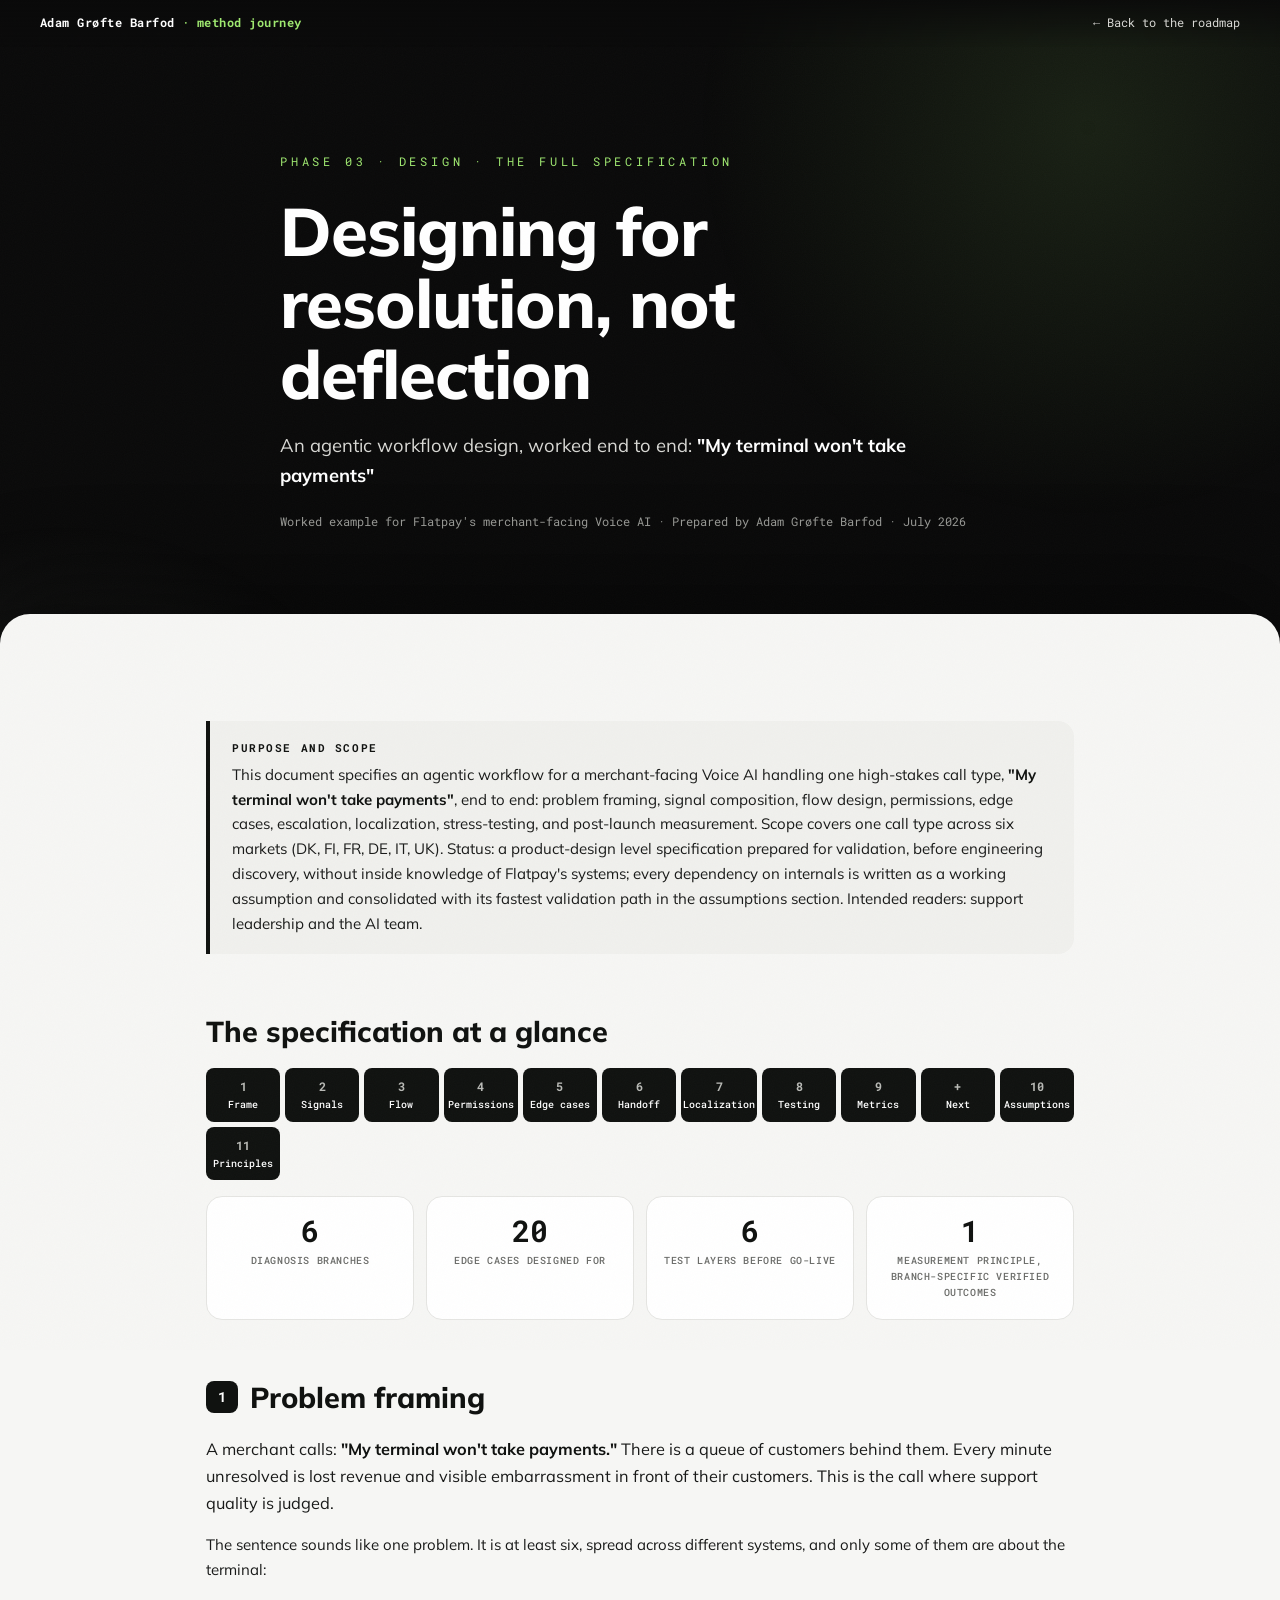
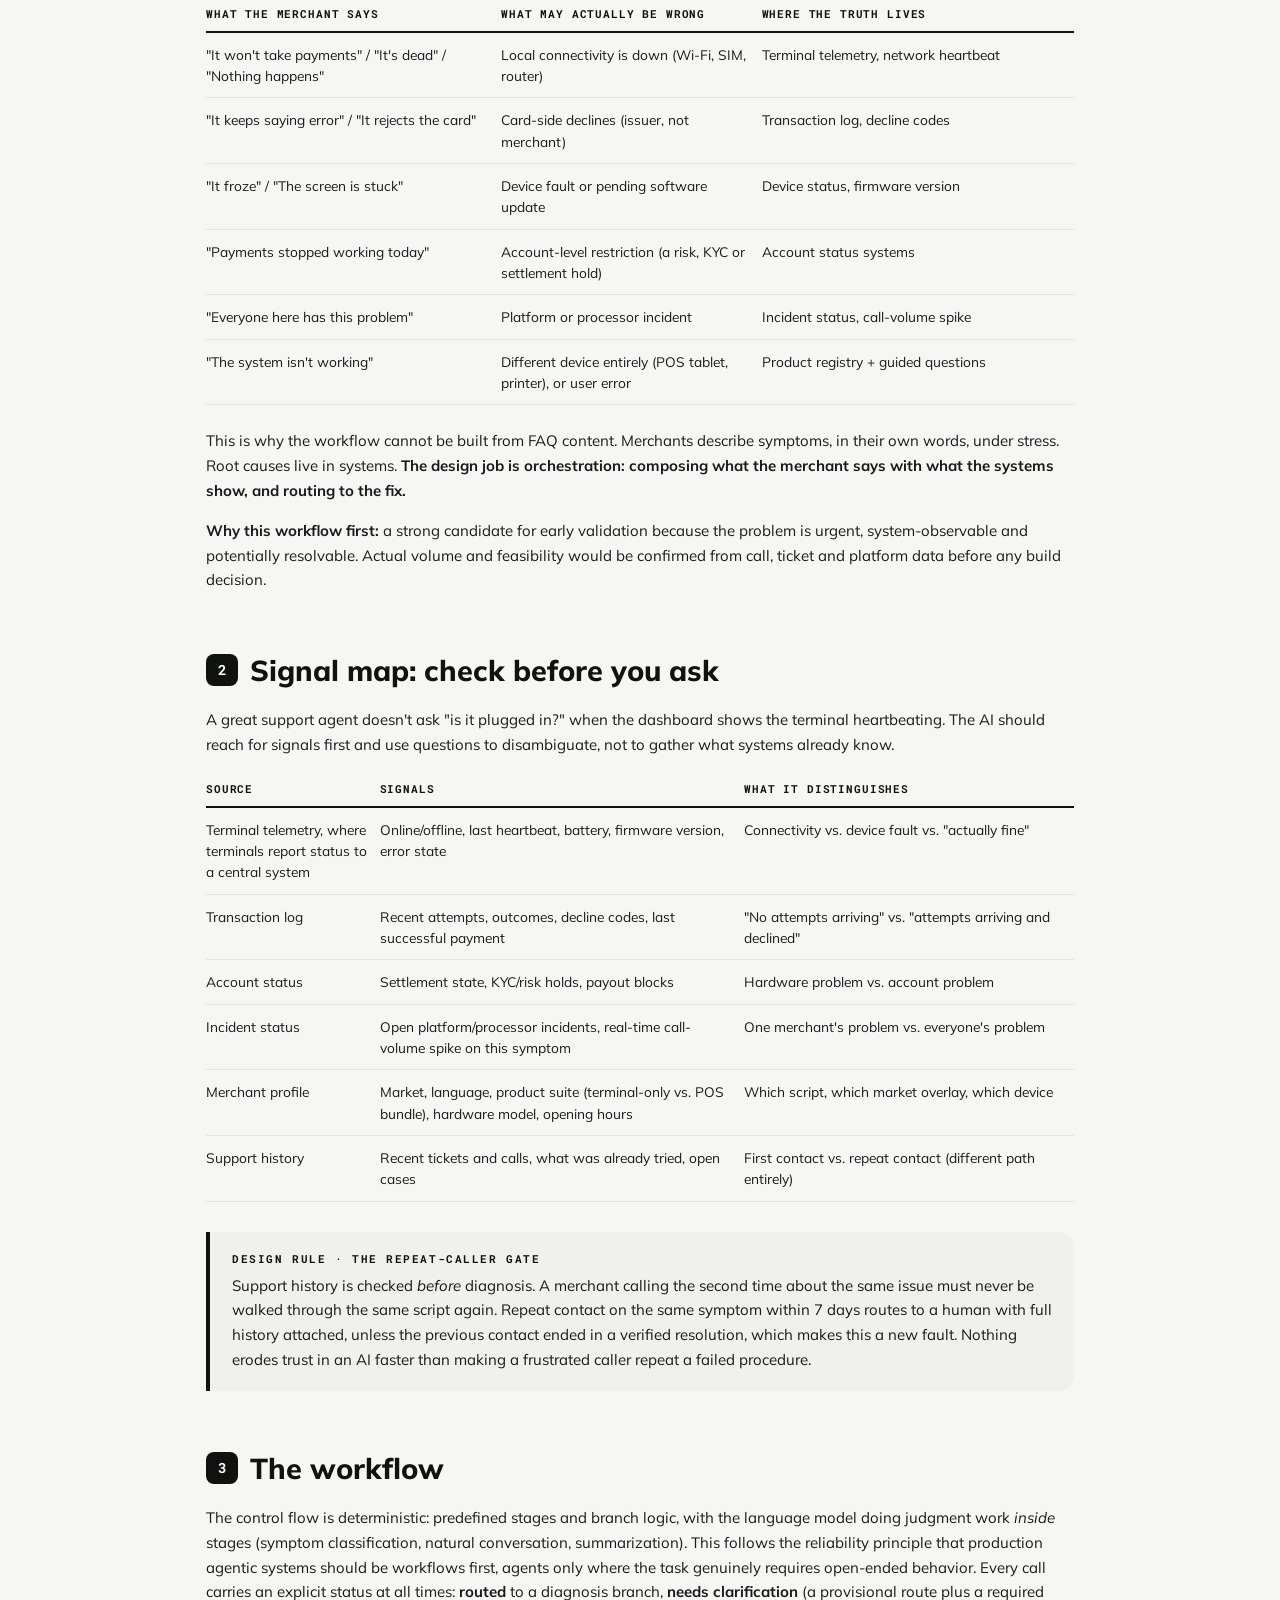
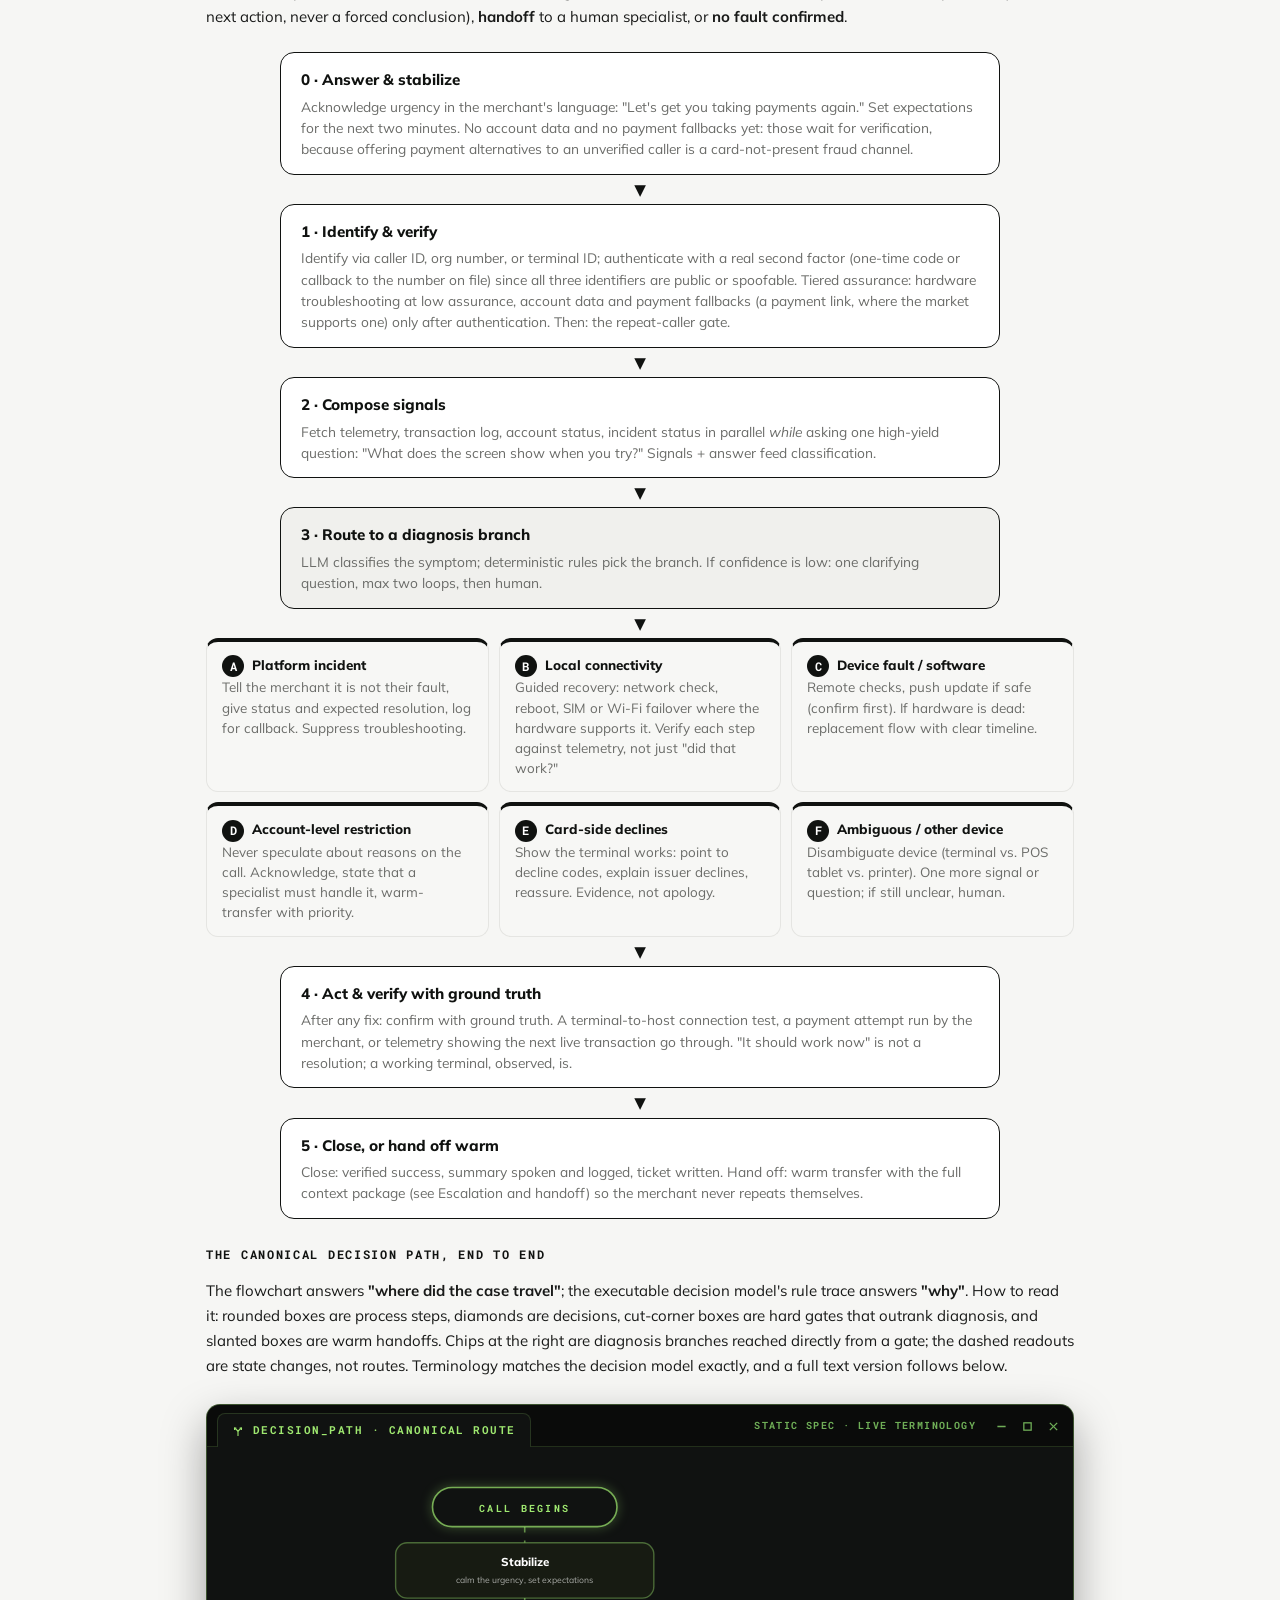
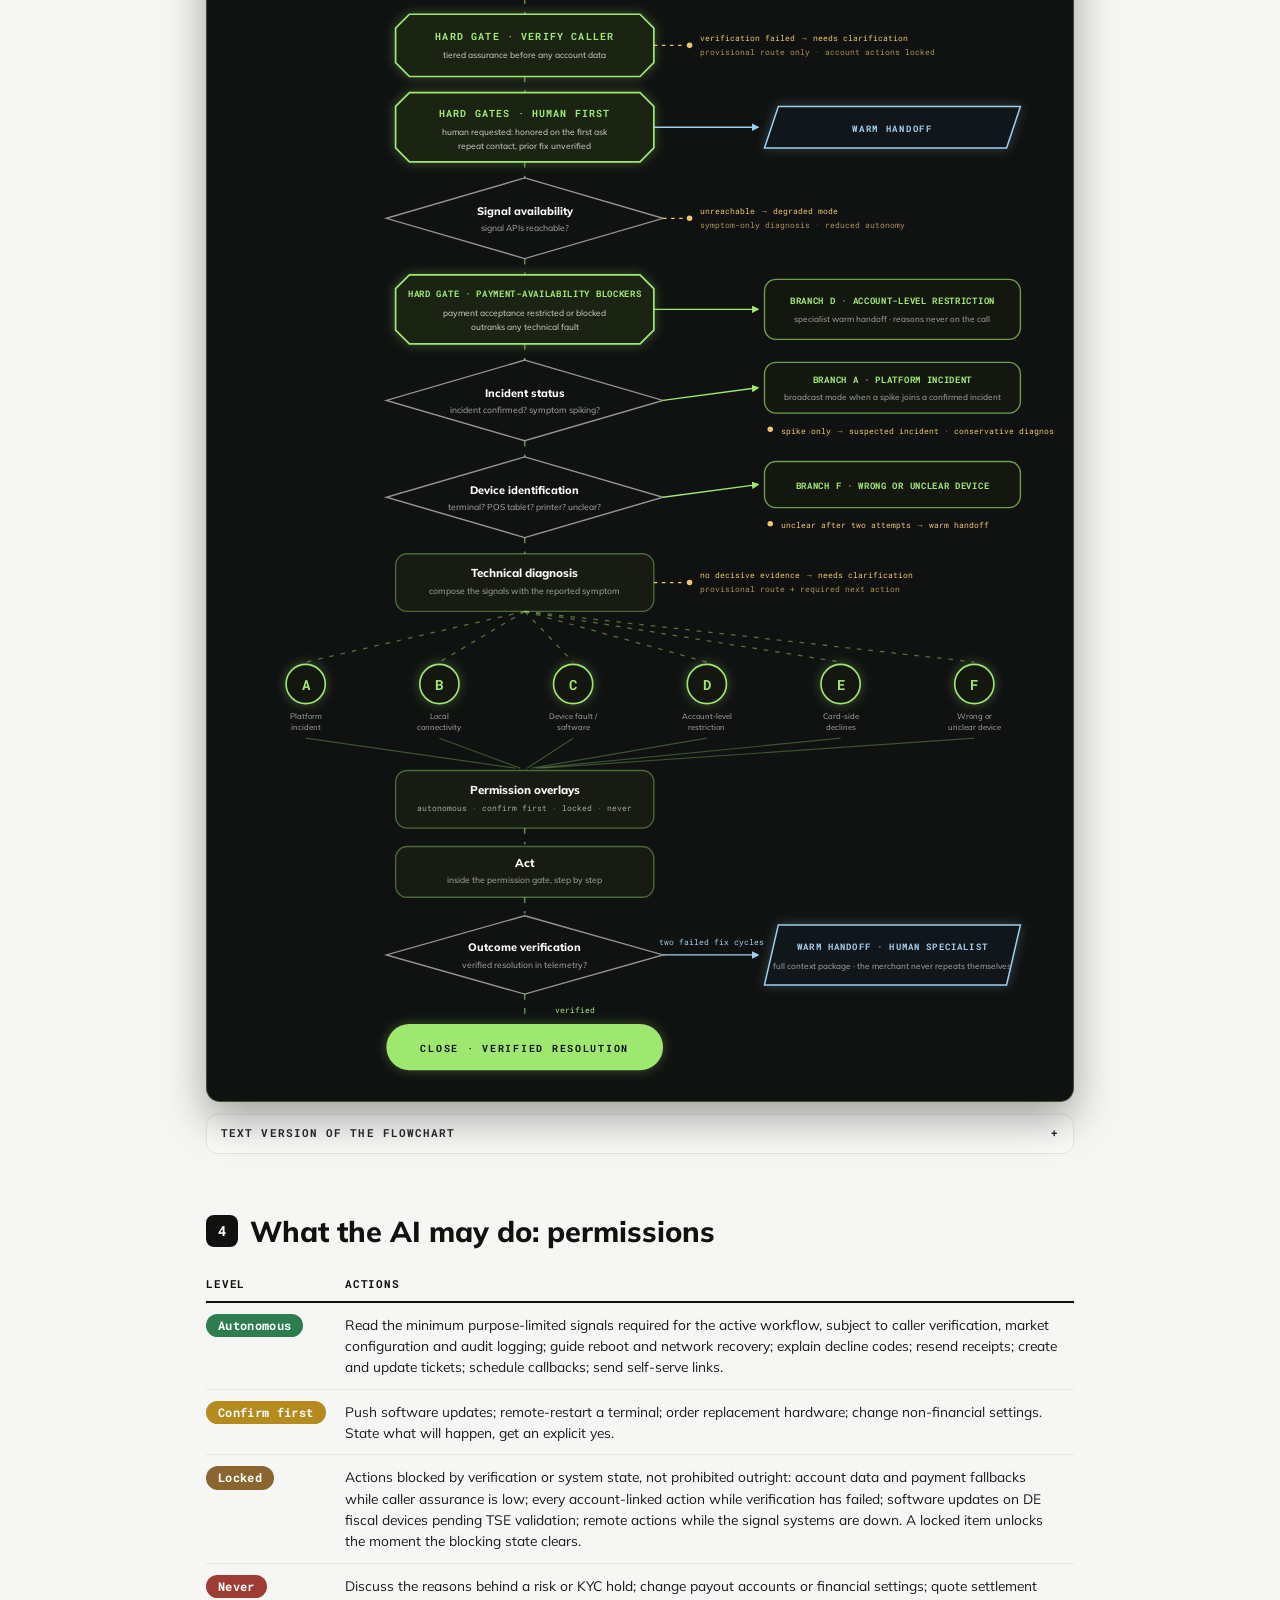
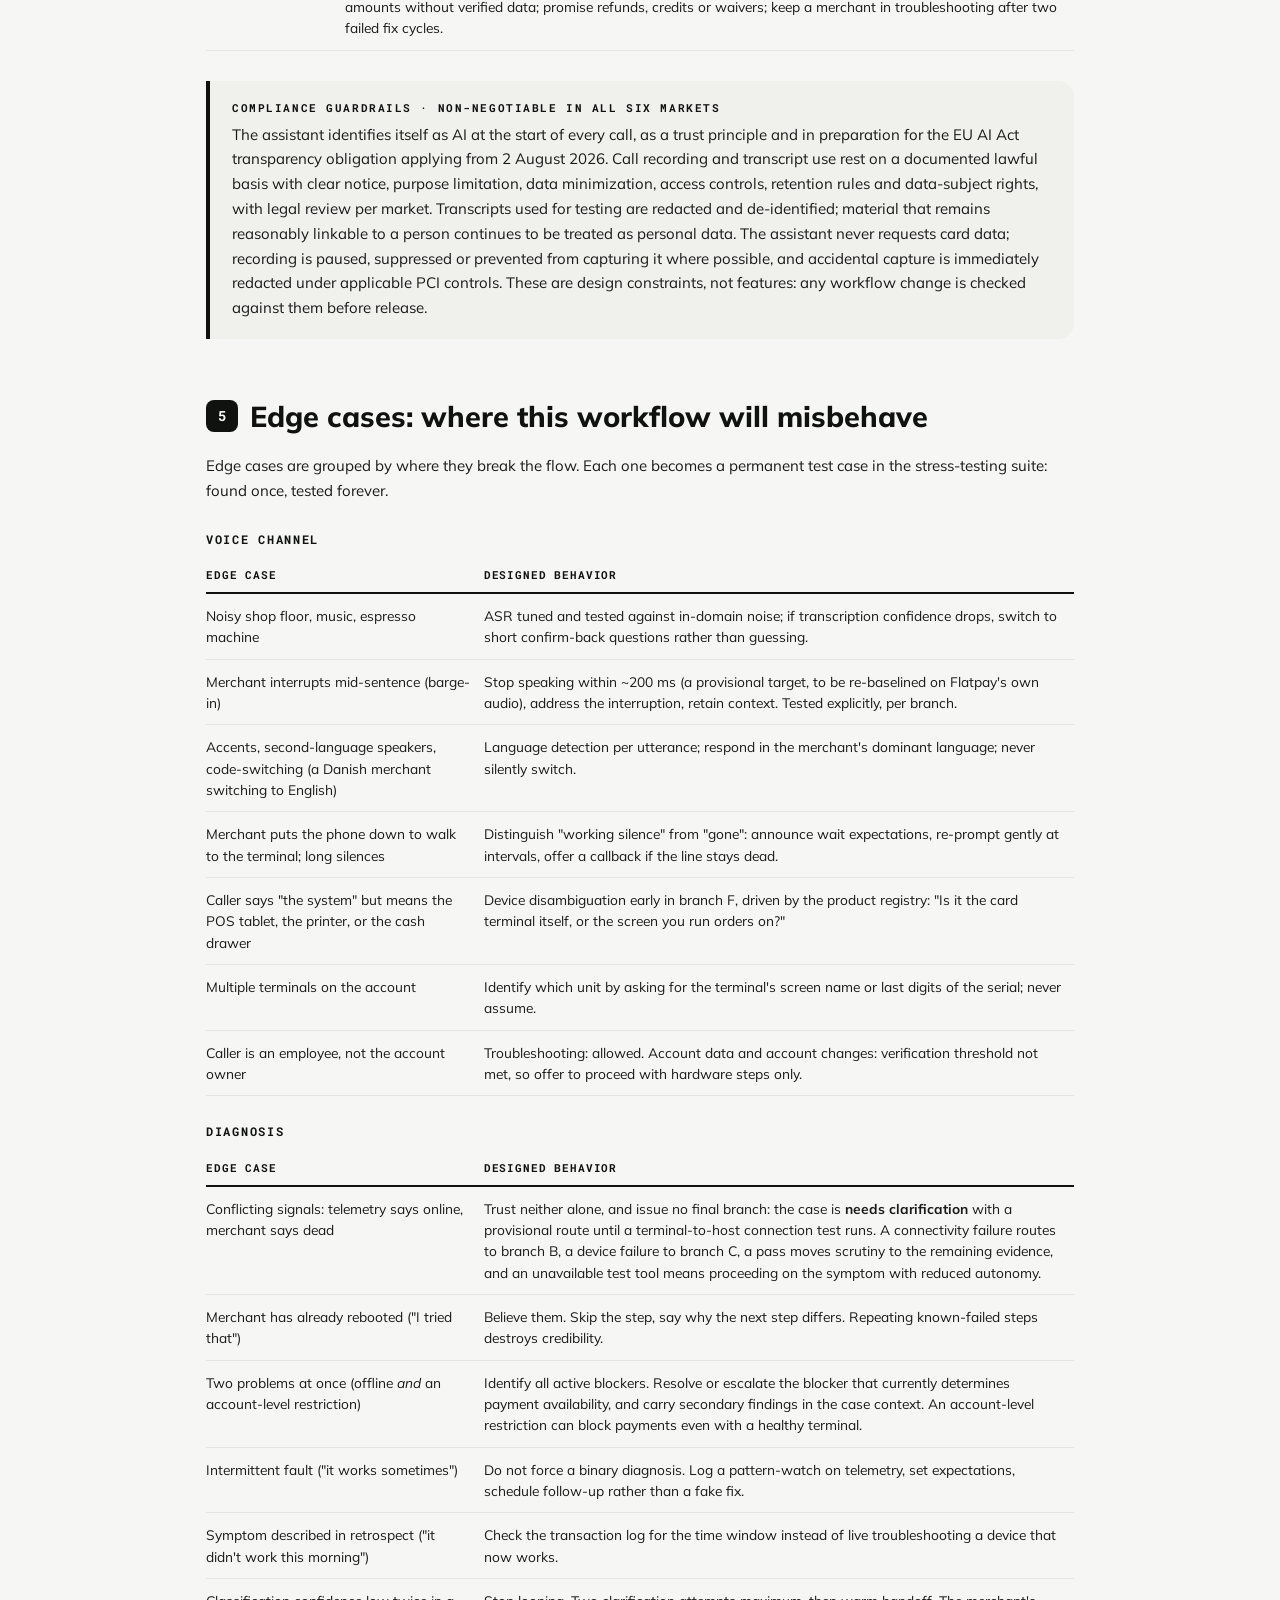
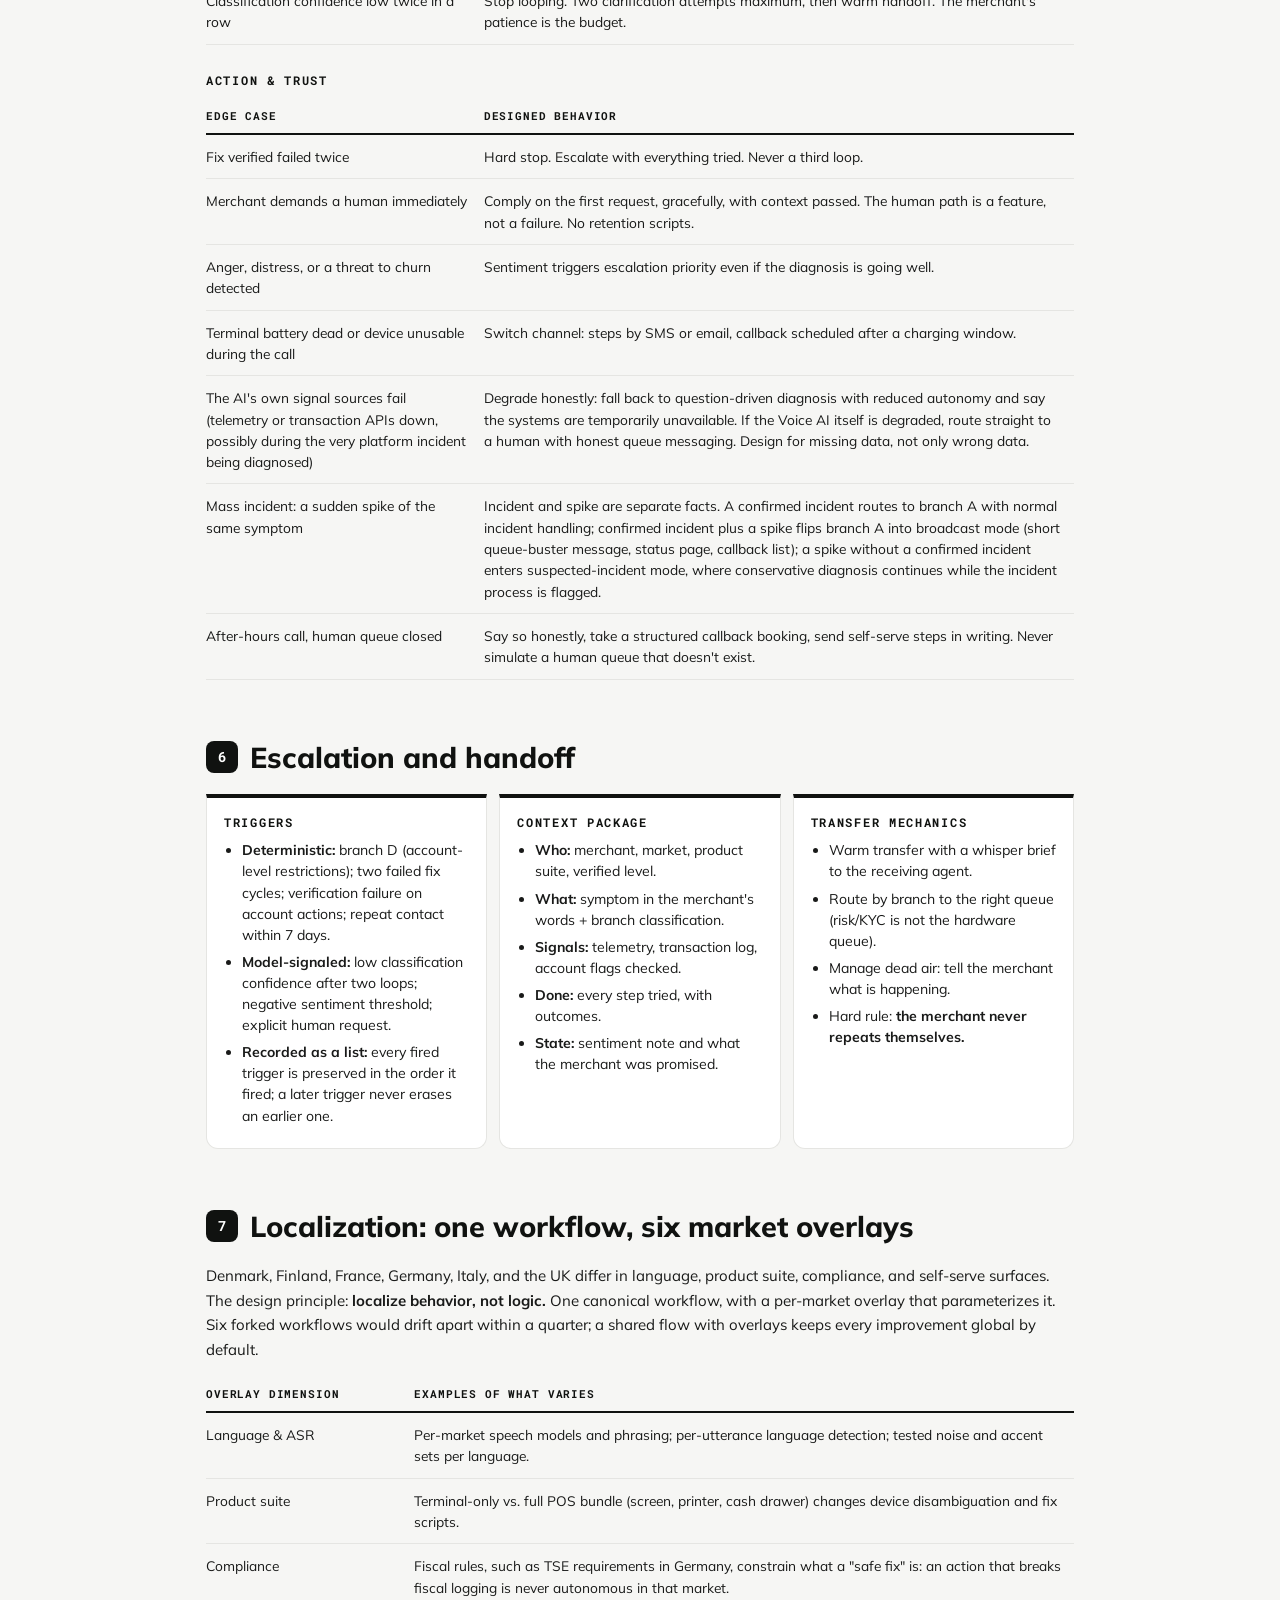
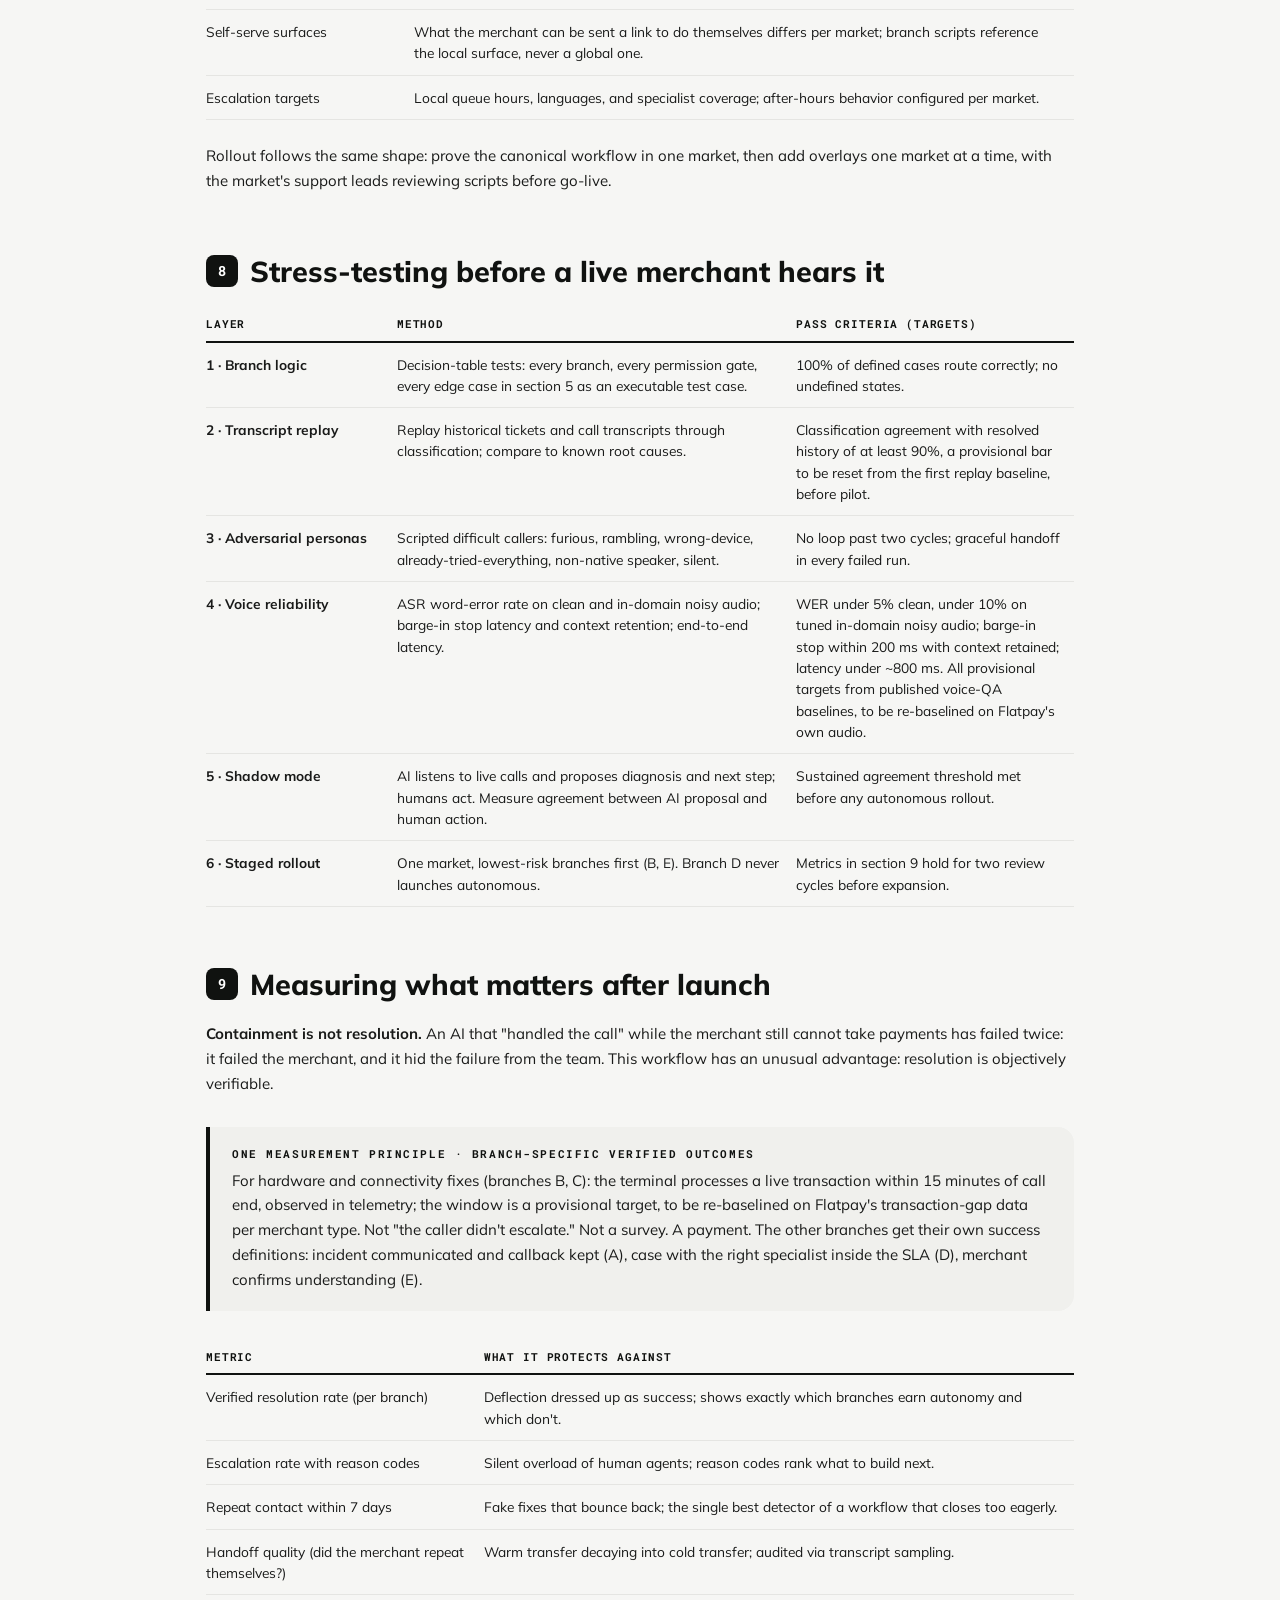
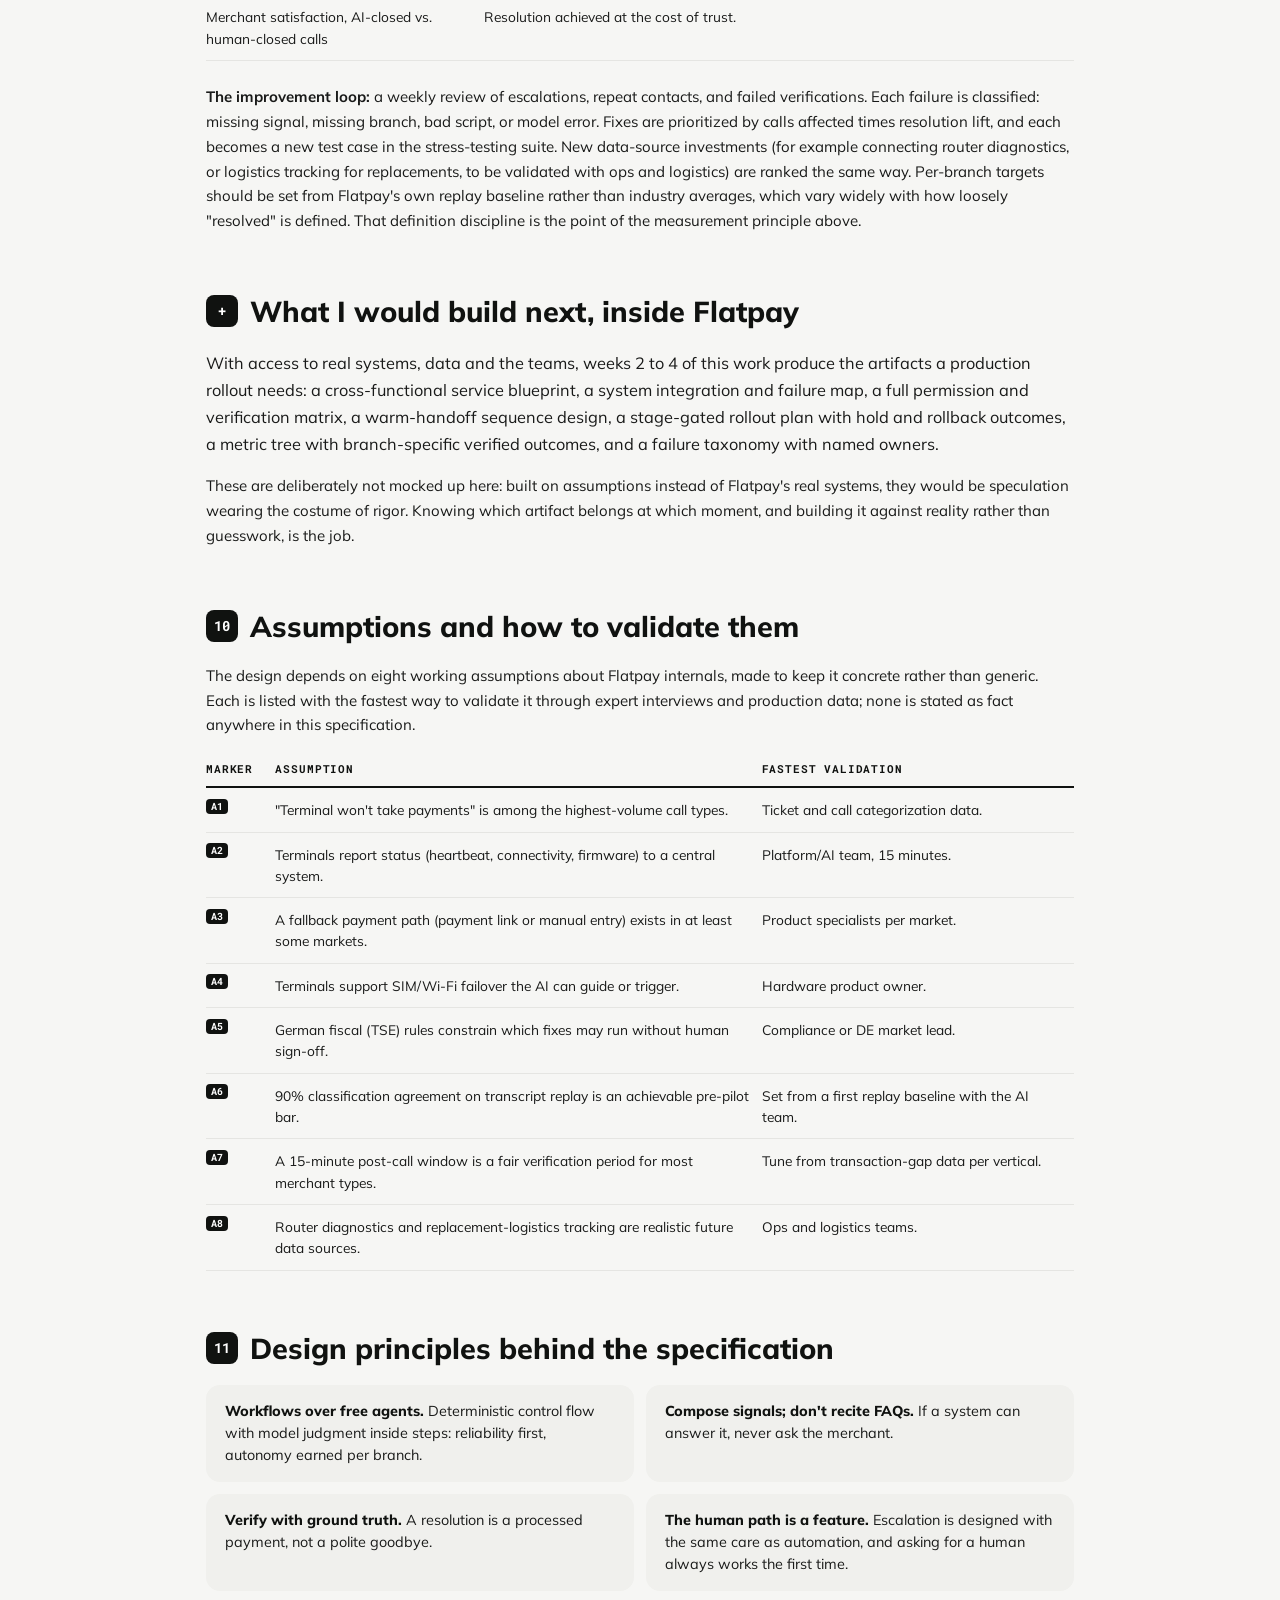
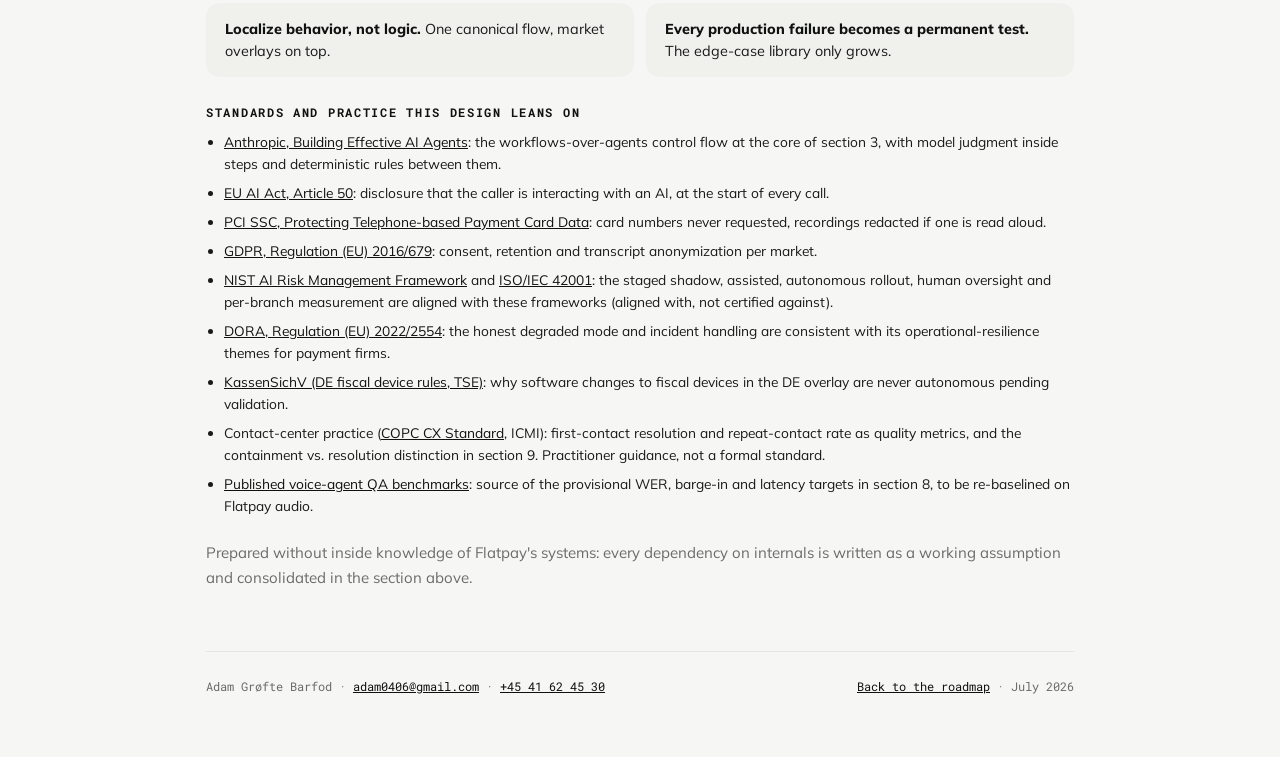
==== commit f6576a60: "Calmer flowchart, styled decision-model tag on the Design node The flowchart keeps the dark console " ====
--- a/workflow.html
+++ b/workflow.html
@@ -150,8 +150,8 @@
           <marker id="fcxAb" viewBox="0 0 10 10" refX="7.5" refY="5" markerWidth="5.5" markerHeight="5.5" orient="auto-start-reverse"><path d="M0 0L10 5L0 10z" fill="#9fd0f0"/></marker>
         </defs>
 
-        <!-- trunk segments + travelling packets (drawn first, nodes paint on top) -->
-        <g stroke="rgba(159,232,112,0.55)" stroke-width="1.4" stroke-dasharray="5 7" class="fcx-flow" fill="none">
+        <!-- trunk segments (drawn first, nodes paint on top) -->
+        <g stroke="rgba(159,232,112,0.55)" stroke-width="1.4" stroke-dasharray="5 7" fill="none">
           <line x1="260" y1="50" x2="260" y2="64"/>
           <line x1="260" y1="112" x2="260" y2="126"/>
           <line x1="260" y1="180" x2="260" y2="194"/>
@@ -162,9 +162,6 @@
           <line x1="260" y1="580" x2="260" y2="594"/>
           <line x1="260" y1="976" x2="260" y2="998"/>
         </g>
-        <circle class="fcx-packet" r="3.4" fill="#9fe870"/>
-        <circle class="fcx-packet p2" r="2.8" fill="#9fe870"/>
-
         <!-- call begins -->
         <rect x="180" y="16" width="160" height="34" rx="17" fill="#101211" stroke="rgba(159,232,112,0.7)" stroke-width="1.4" class="fcx-glow"/>
         <text x="260" y="37" text-anchor="middle" font-family="Roboto Mono" font-size="9" font-weight="700" letter-spacing="2" fill="#9fe870">CALL BEGINS</text>
@@ -233,7 +230,6 @@
         <text x="482" y="572" font-family="Roboto Mono" font-size="7" fill="#f0c66a">unclear after two attempts &#8594; warm handoff</text>
 
         <!-- technical diagnosis -->
-        <circle class="fcx-ring" cx="260" cy="619" r="42" fill="none" stroke="rgba(159,232,112,0.5)" stroke-width="1.2"/>
         <rect x="148" y="594" width="224" height="50" rx="10" fill="#171b12" stroke="rgba(159,232,112,0.4)" stroke-width="1.2"/>
         <text x="260" y="614" text-anchor="middle" font-family="Mulish" font-size="10" font-weight="800" fill="#ffffff">Technical diagnosis</text>
         <text x="260" y="629" text-anchor="middle" font-family="Mulish" font-size="7.5" fill="#a9aba7">compose the signals with the reported symptom</text>
@@ -243,7 +239,7 @@
         <text x="412" y="627" font-family="Roboto Mono" font-size="7" fill="rgba(240,198,106,0.7)">provisional route + required next action</text>
 
         <!-- branch fan -->
-        <g stroke="rgba(159,232,112,0.45)" stroke-width="1.1" stroke-dasharray="4 6" class="fcx-flow" fill="none">
+        <g stroke="rgba(159,232,112,0.45)" stroke-width="1.1" stroke-dasharray="4 6" fill="none">
           <line x1="260" y1="644" x2="70" y2="688"/>
           <line x1="260" y1="644" x2="186" y2="688"/>
           <line x1="260" y1="644" x2="302" y2="688"/>
@@ -290,13 +286,13 @@
         <rect x="148" y="782" width="224" height="50" rx="10" fill="#171b12" stroke="rgba(159,232,112,0.4)" stroke-width="1.2"/>
         <text x="260" y="802" text-anchor="middle" font-family="Mulish" font-size="10" font-weight="800" fill="#ffffff">Permission overlays</text>
         <text x="260" y="817" text-anchor="middle" font-family="Roboto Mono" font-size="7" fill="#a9aba7">autonomous · confirm first · locked · never</text>
-        <line x1="260" y1="832" x2="260" y2="846" stroke="rgba(159,232,112,0.55)" stroke-width="1.4" stroke-dasharray="5 7" class="fcx-flow"/>
+        <line x1="260" y1="832" x2="260" y2="846" stroke="rgba(159,232,112,0.55)" stroke-width="1.4" stroke-dasharray="5 7"/>
 
         <!-- act -->
         <rect x="148" y="848" width="224" height="44" rx="10" fill="#171b12" stroke="rgba(159,232,112,0.4)" stroke-width="1.2"/>
         <text x="260" y="866" text-anchor="middle" font-family="Mulish" font-size="10" font-weight="800" fill="#ffffff">Act</text>
         <text x="260" y="880" text-anchor="middle" font-family="Mulish" font-size="7.5" fill="#a9aba7">inside the permission gate, step by step</text>
-        <line x1="260" y1="892" x2="260" y2="906" stroke="rgba(159,232,112,0.55)" stroke-width="1.4" stroke-dasharray="5 7" class="fcx-flow"/>
+        <line x1="260" y1="892" x2="260" y2="906" stroke="rgba(159,232,112,0.55)" stroke-width="1.4" stroke-dasharray="5 7"/>
 
         <!-- outcome verification -->
         <polygon points="260,908 380,942 260,976 140,942" fill="#101211" stroke="rgba(255,255,255,0.55)" stroke-width="1.2"/>
--- a/css/style.css
+++ b/css/style.css
@@ -121,9 +121,8 @@
   .vz-sweep, .vz-ping, .vz-br, .vz-dot, .vz-layer, .vz-ekg, .vz-chk,
   .bv-lens, .bv-hit, .bv-drop, .bv-check, .viz-wrap { animation: none !important; }
   .bt-packet, .dial-sat, .forge-bit, .holo-burst, .forge-arc,
-  .holo-flash, .holo-shock, .holo-beam, .vz-bit, .fcx-packet { display: none !important; }
-  .fcx-flow, .fcx-ring { animation: none !important; }
-  .fcx-ring { opacity: 0; }
+  .holo-flash, .holo-shock, .holo-beam, .vz-bit { display: none; }
+  .fc-console .scan { display: none; }
   .vz-ping { opacity: 0; }
   .vz-ekg, .vz-chk, .bv-check { stroke-dashoffset: 0; }
   .bv-drop { opacity: 0; }
@@ -691,6 +690,12 @@
 .ov-num { font-family: var(--mono); font-size: 0.66rem; font-weight: 700; color: var(--lime); letter-spacing: 0.2em; margin-top: 14px; }
 .ov-name { font-weight: 800; color: #fff; font-size: 1rem; margin-top: 2px; line-height: 1.25; }
 .ov-cap { color: var(--mist-dim); font-size: 0.74rem; margin-top: 3px; line-height: 1.4; }
+.ov-tag {
+  margin-top: 7px;
+  font-family: var(--mono); font-size: 0.58rem; font-weight: 700;
+  letter-spacing: 0.12em; text-transform: uppercase; color: var(--lime);
+  border: 1px solid rgba(159, 232, 112, 0.35); border-radius: 999px; padding: 3px 9px;
+}
 
 /* ==================== Living diagrams ==================== */
 .mdot { opacity: 0; transform-box: fill-box; transform-origin: center; }
@@ -1531,32 +1536,13 @@
 
 /* decision-path flowchart (workflow spec, section 3): dark console panel */
 .fc-console { max-width: 100%; margin: 26px 0 12px; }
+.fc-console::after { display: none; }
 .fc-body { padding: 22px 18px 10px; }
 .fc-body svg { display: block; width: 100%; height: auto; }
-.fc-console .scan { animation: fcscan 9s linear infinite; }
+.fc-console .scan { animation: fcscan 14s linear infinite; }
 @keyframes fcscan { to { transform: translateY(1400px); } }
-.fcx-flow { animation: fcxdash 1.5s linear infinite; }
-@keyframes fcxdash { to { stroke-dashoffset: -24; } }
-.fcx-glow { filter: drop-shadow(0 0 7px rgba(159, 232, 112, 0.4)); }
-.fcx-glow-blue { filter: drop-shadow(0 0 7px rgba(159, 208, 240, 0.35)); }
-.fcx-ring { transform-box: fill-box; transform-origin: center; animation: fcxping 2.8s ease-out infinite; }
-@keyframes fcxping {
-  0% { opacity: 0.8; transform: scale(0.55); }
-  75% { opacity: 0; transform: scale(1.35); }
-  100% { opacity: 0; transform: scale(1.35); }
-}
-.fcx-packet { display: none; }
-@supports (offset-path: path("M0 0 L0 1")) {
-  .fcx-packet {
-    display: block;
-    offset-path: path("M260 50 L260 1000");
-    offset-rotate: 0deg;
-    filter: drop-shadow(0 0 6px rgba(159, 232, 112, 0.8));
-    animation: fcxtravel 7.5s linear infinite;
-  }
-  .fcx-packet.p2 { animation-delay: -3.7s; }
-}
-@keyframes fcxtravel { from { offset-distance: 0%; } to { offset-distance: 100%; } }
+.fcx-glow { filter: drop-shadow(0 0 5px rgba(159, 232, 112, 0.3)); }
+.fcx-glow-blue { filter: drop-shadow(0 0 5px rgba(159, 208, 240, 0.25)); }
 .fc-alt { margin: 12px 0 6px; background: #fbfbfa; border: 1px solid #e5e5e2; border-radius: 12px; }
 .fc-alt summary {
   cursor: pointer; padding: 10px 14px; list-style: none;
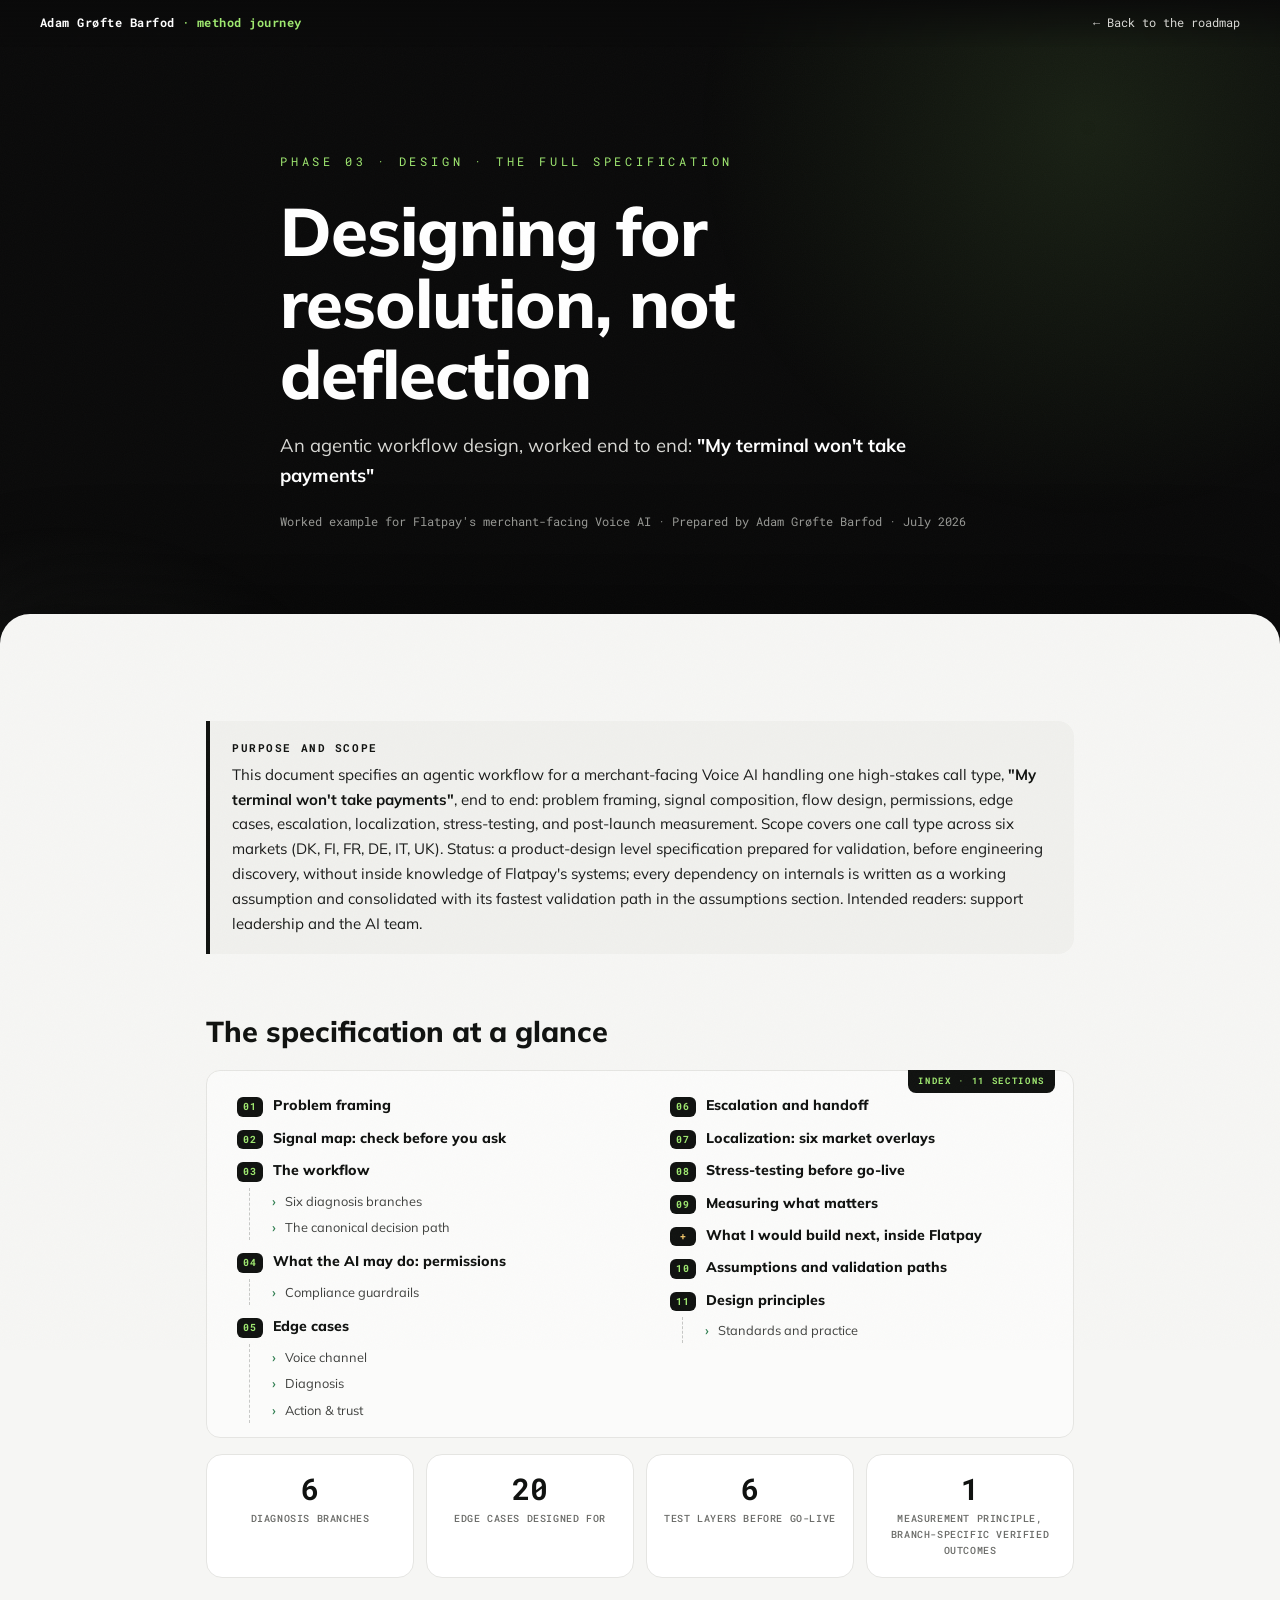
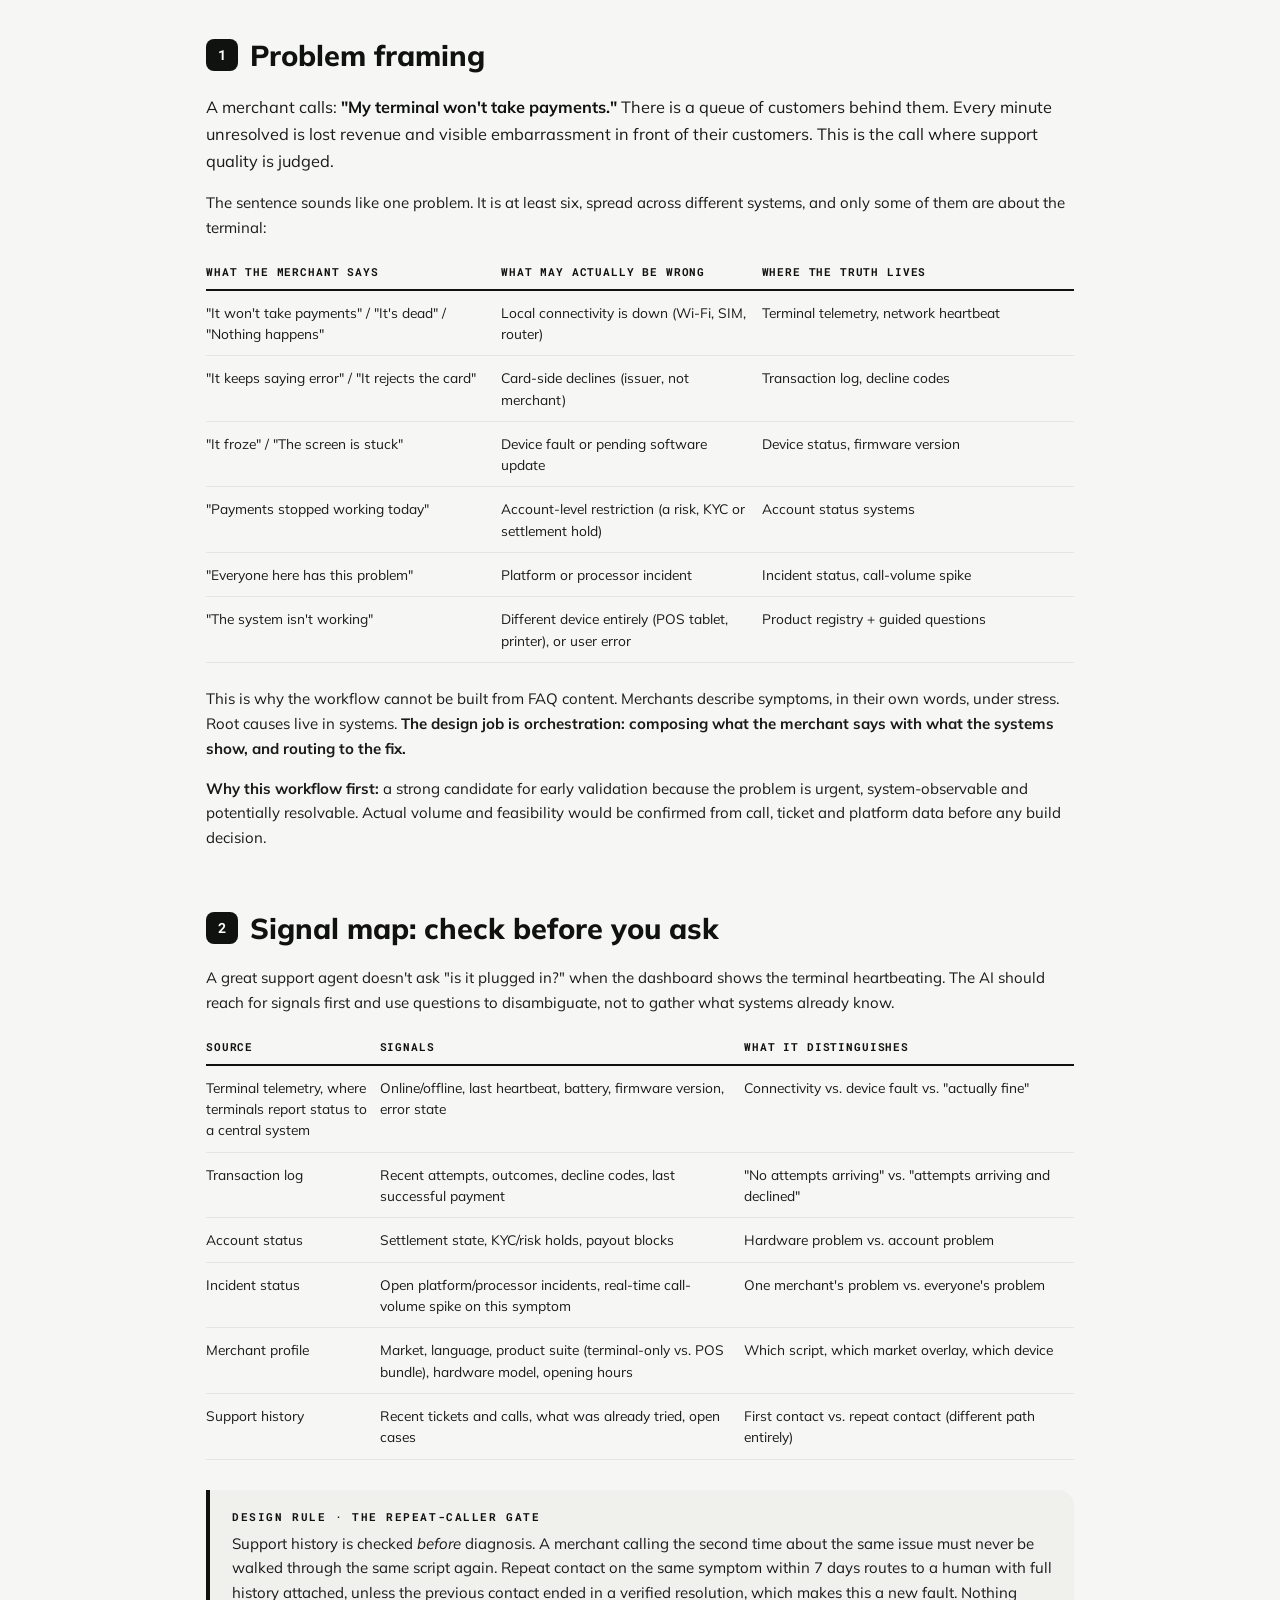
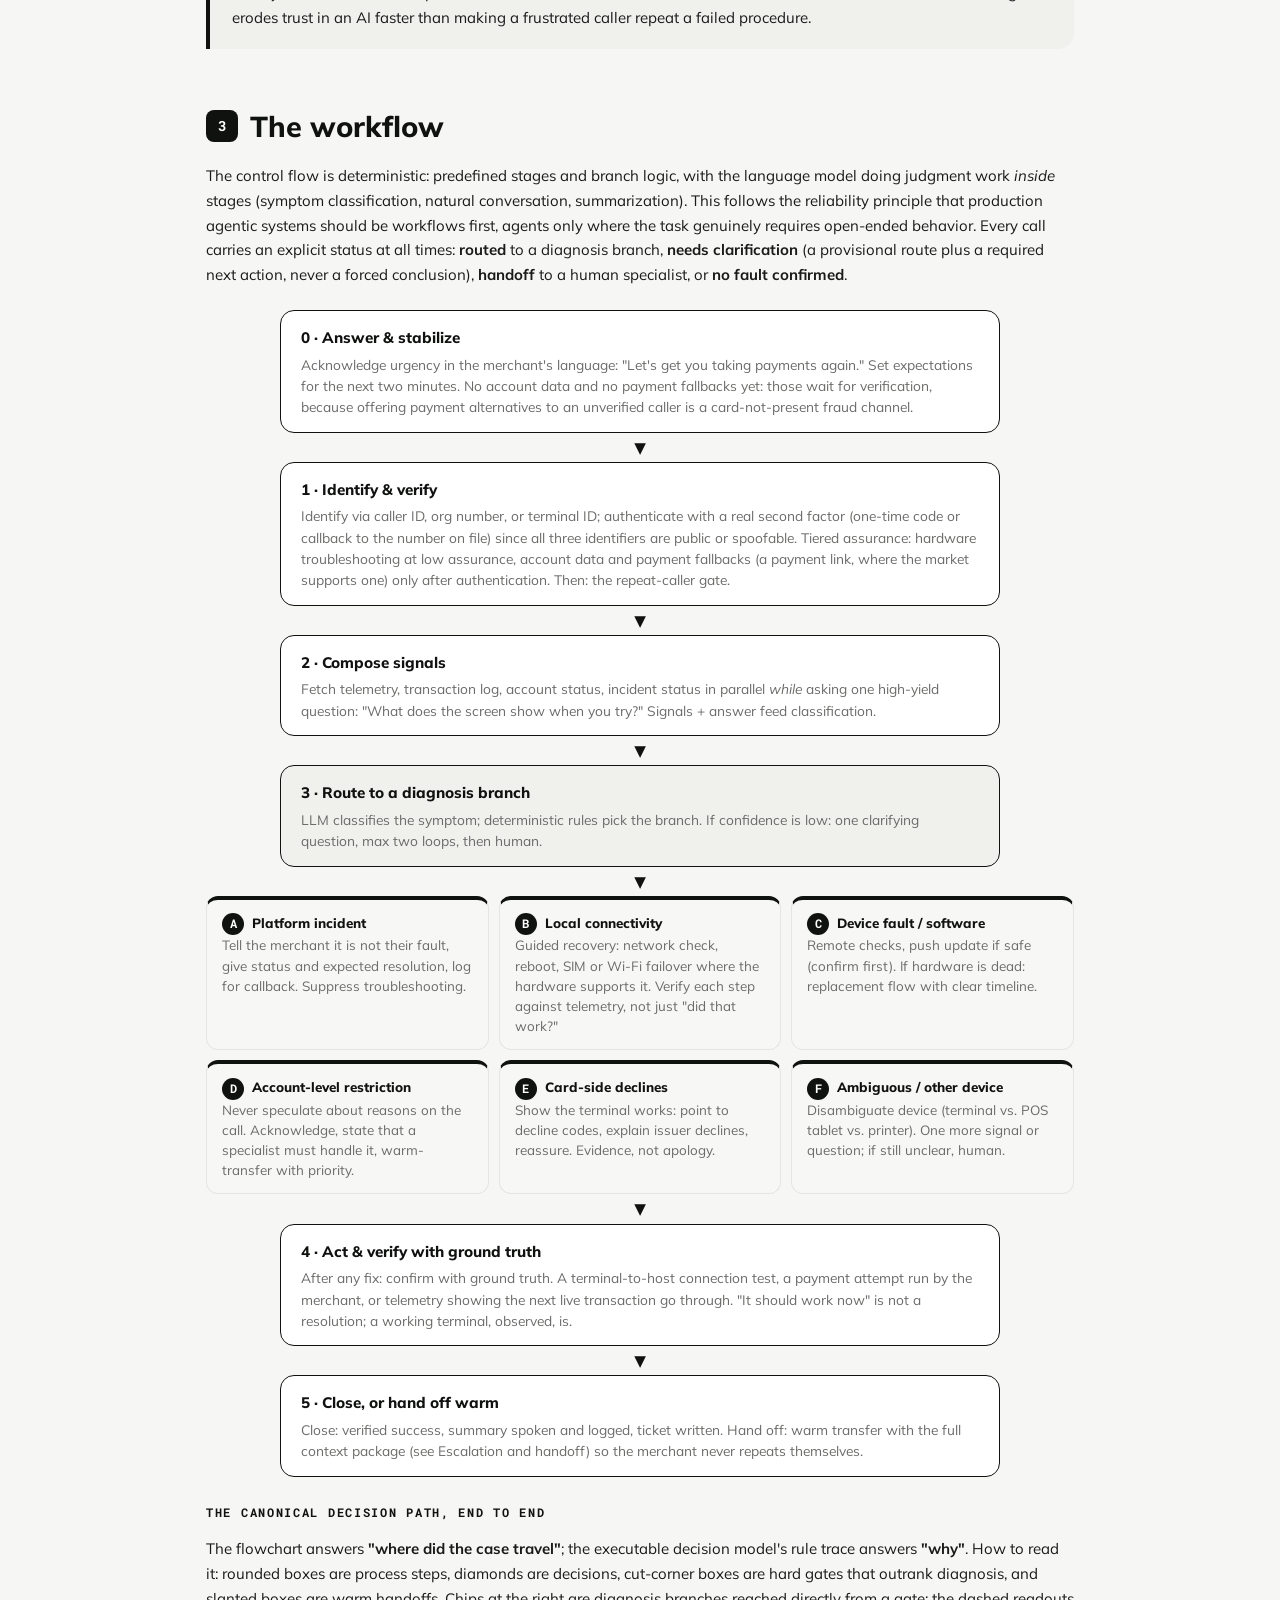
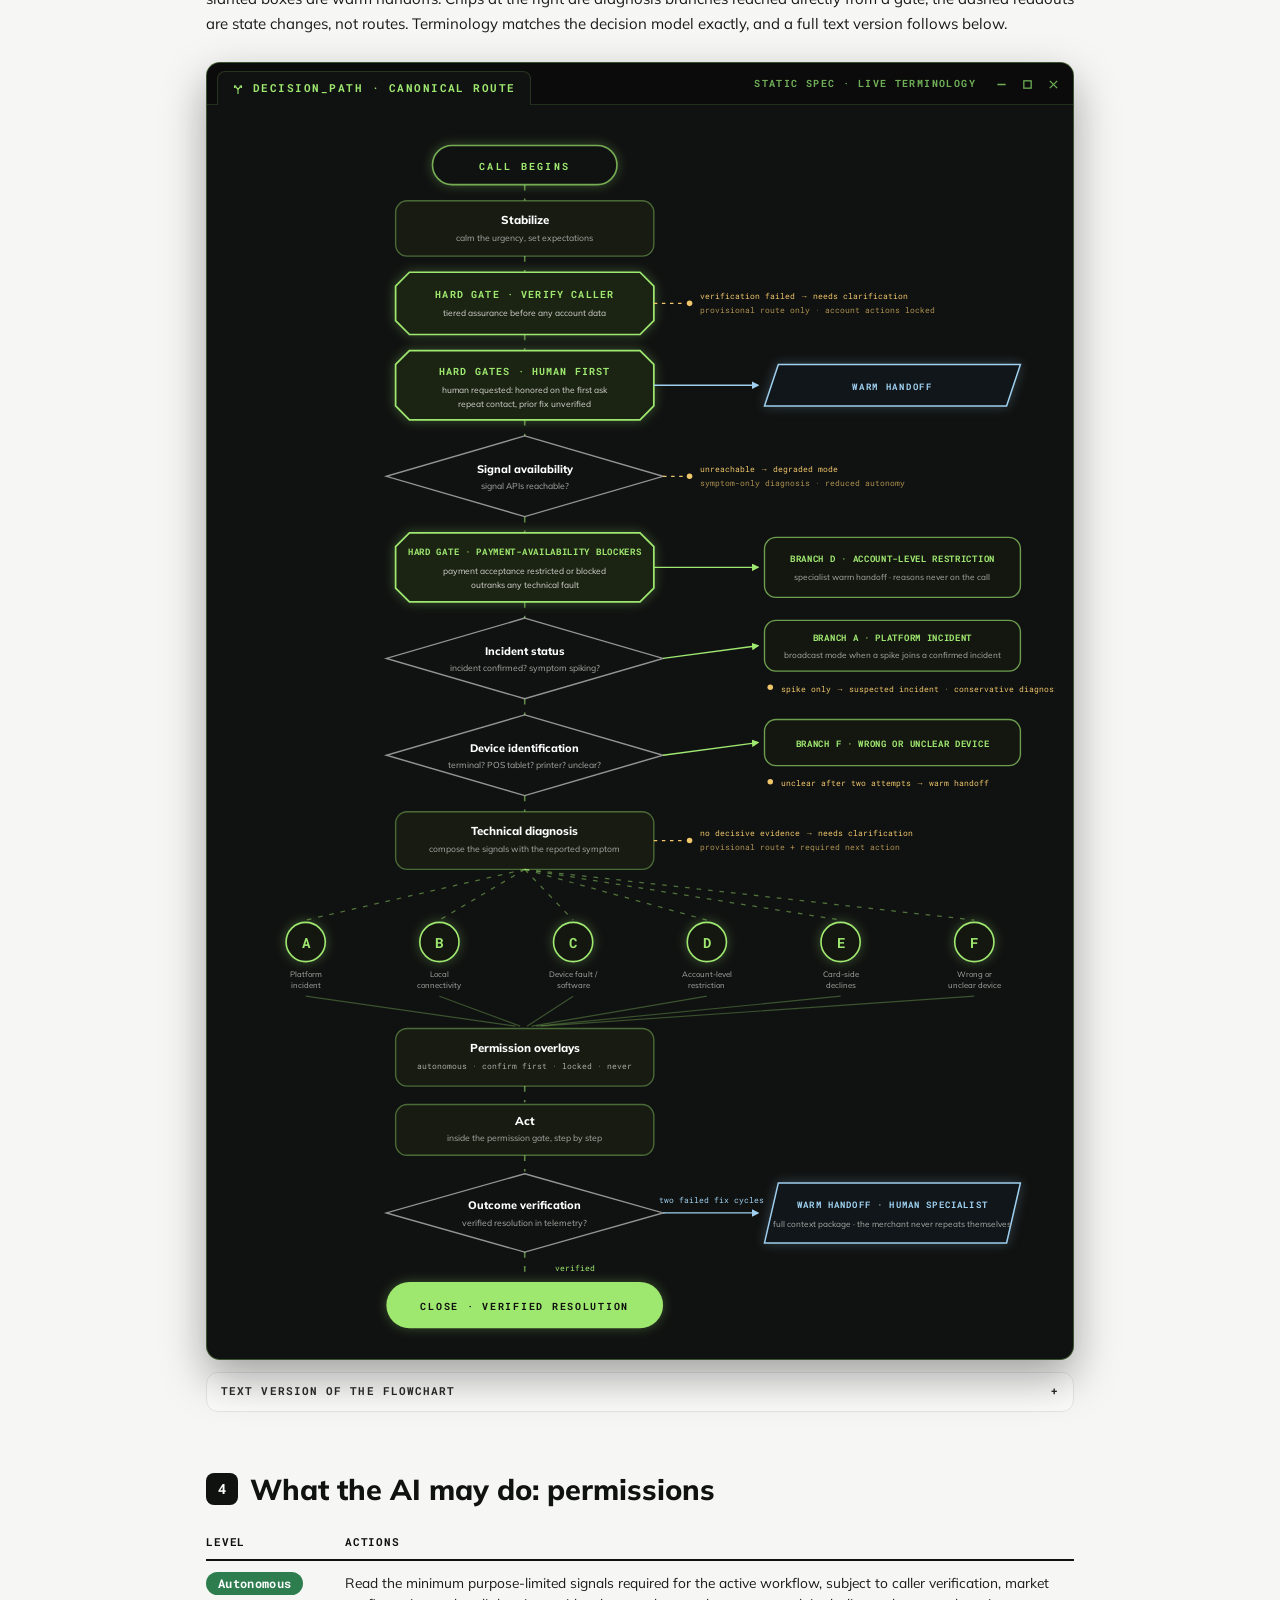
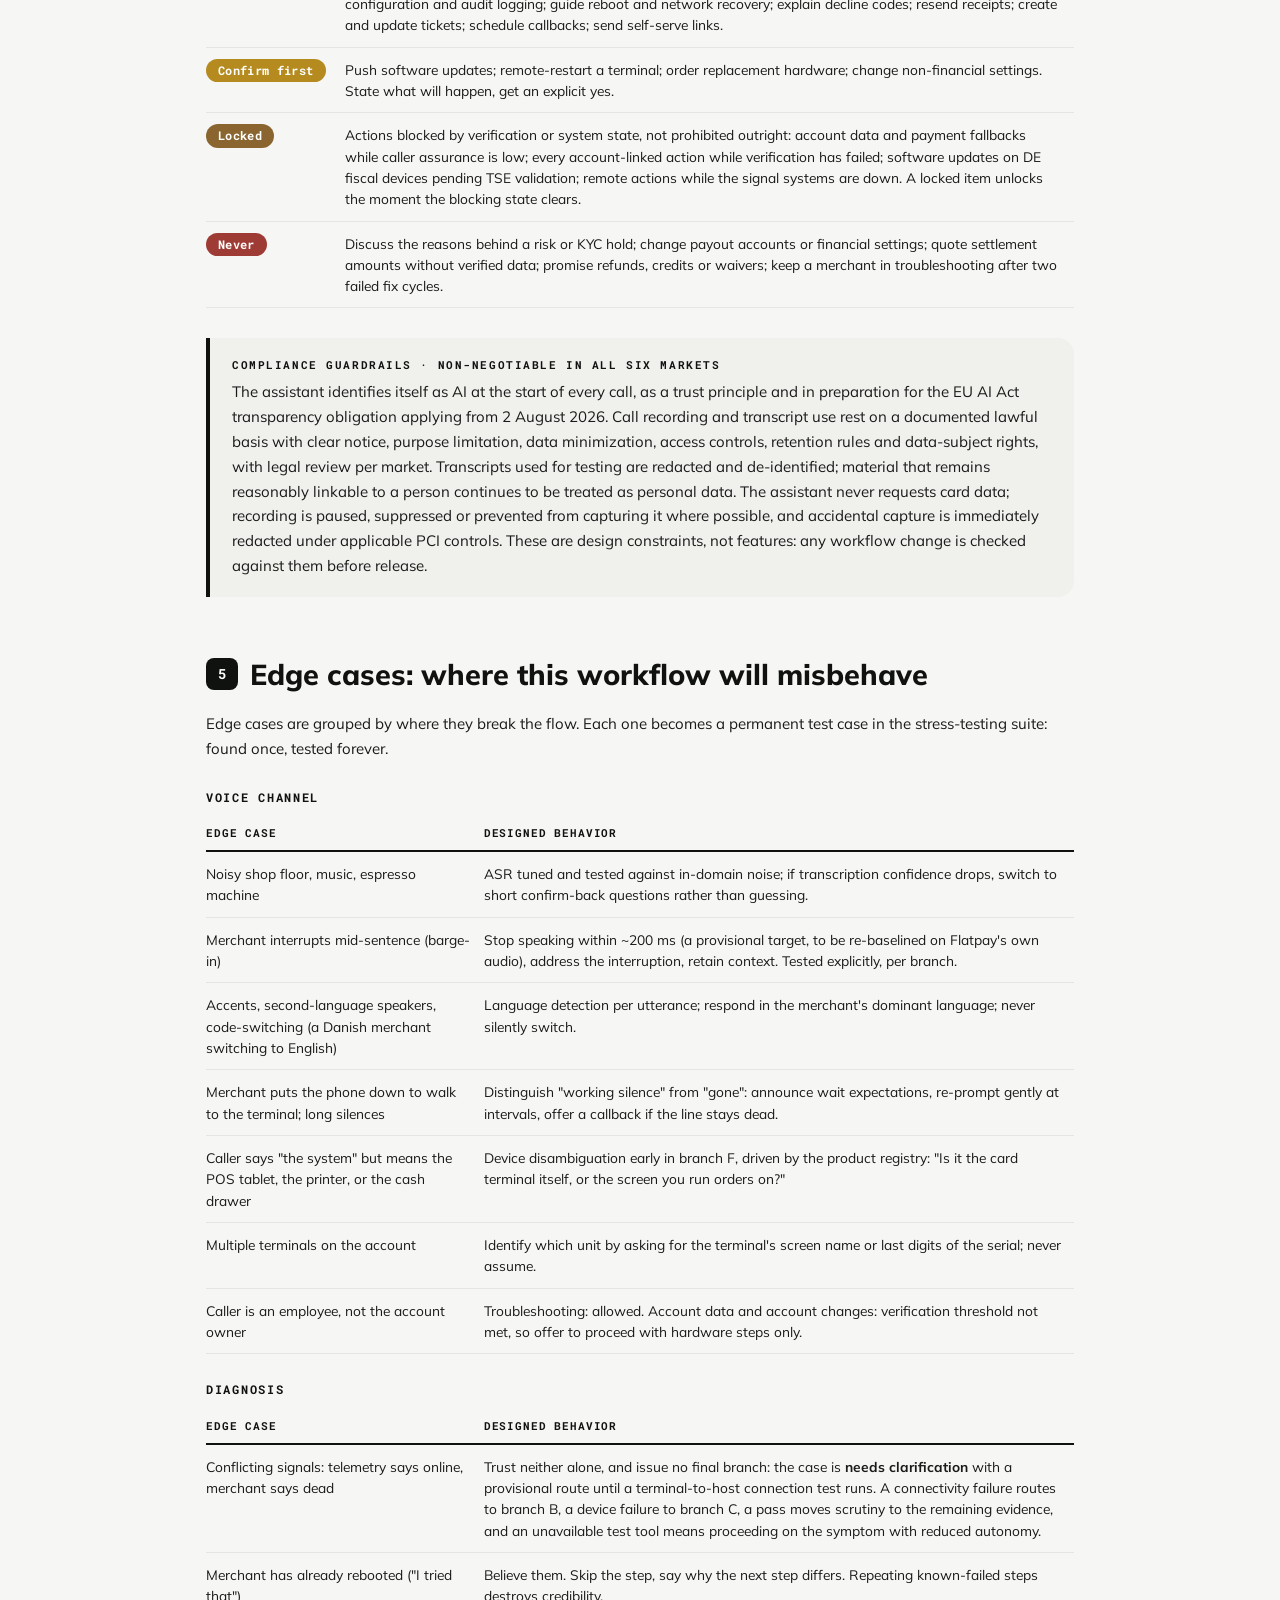
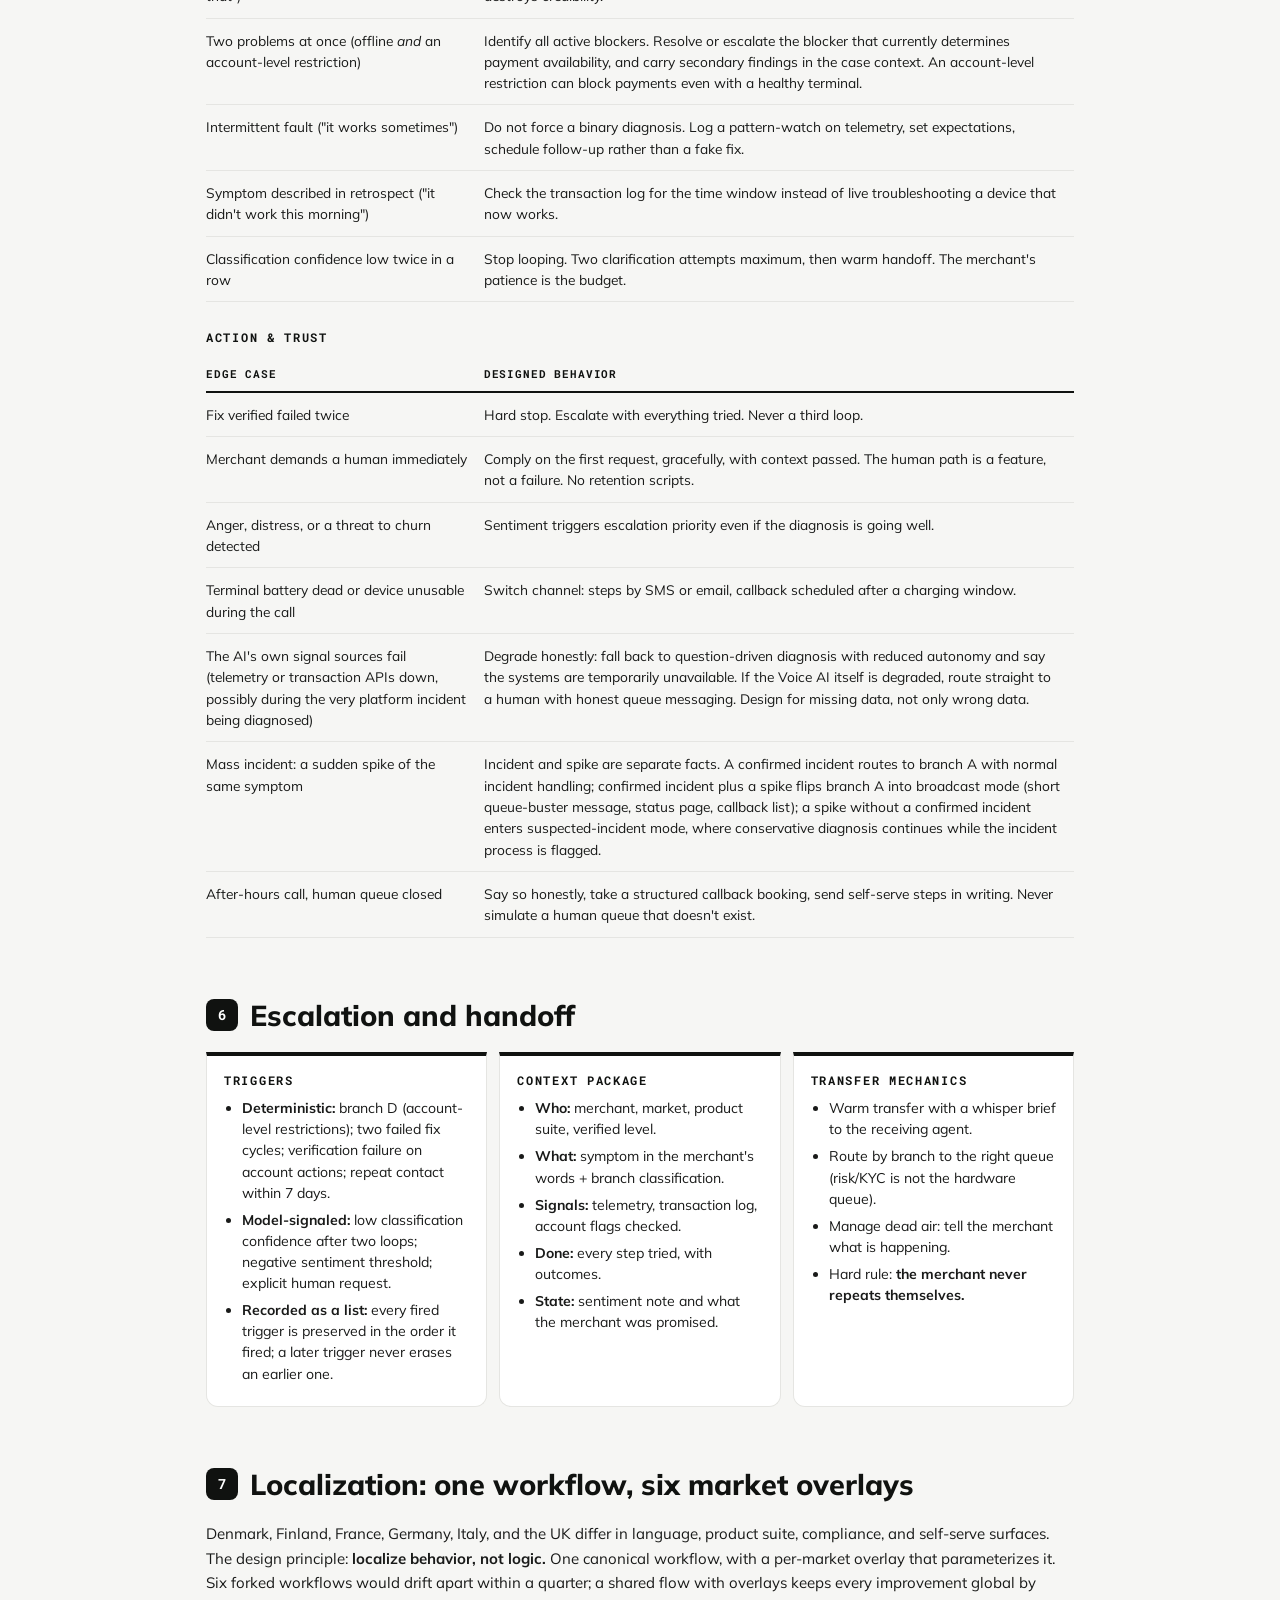
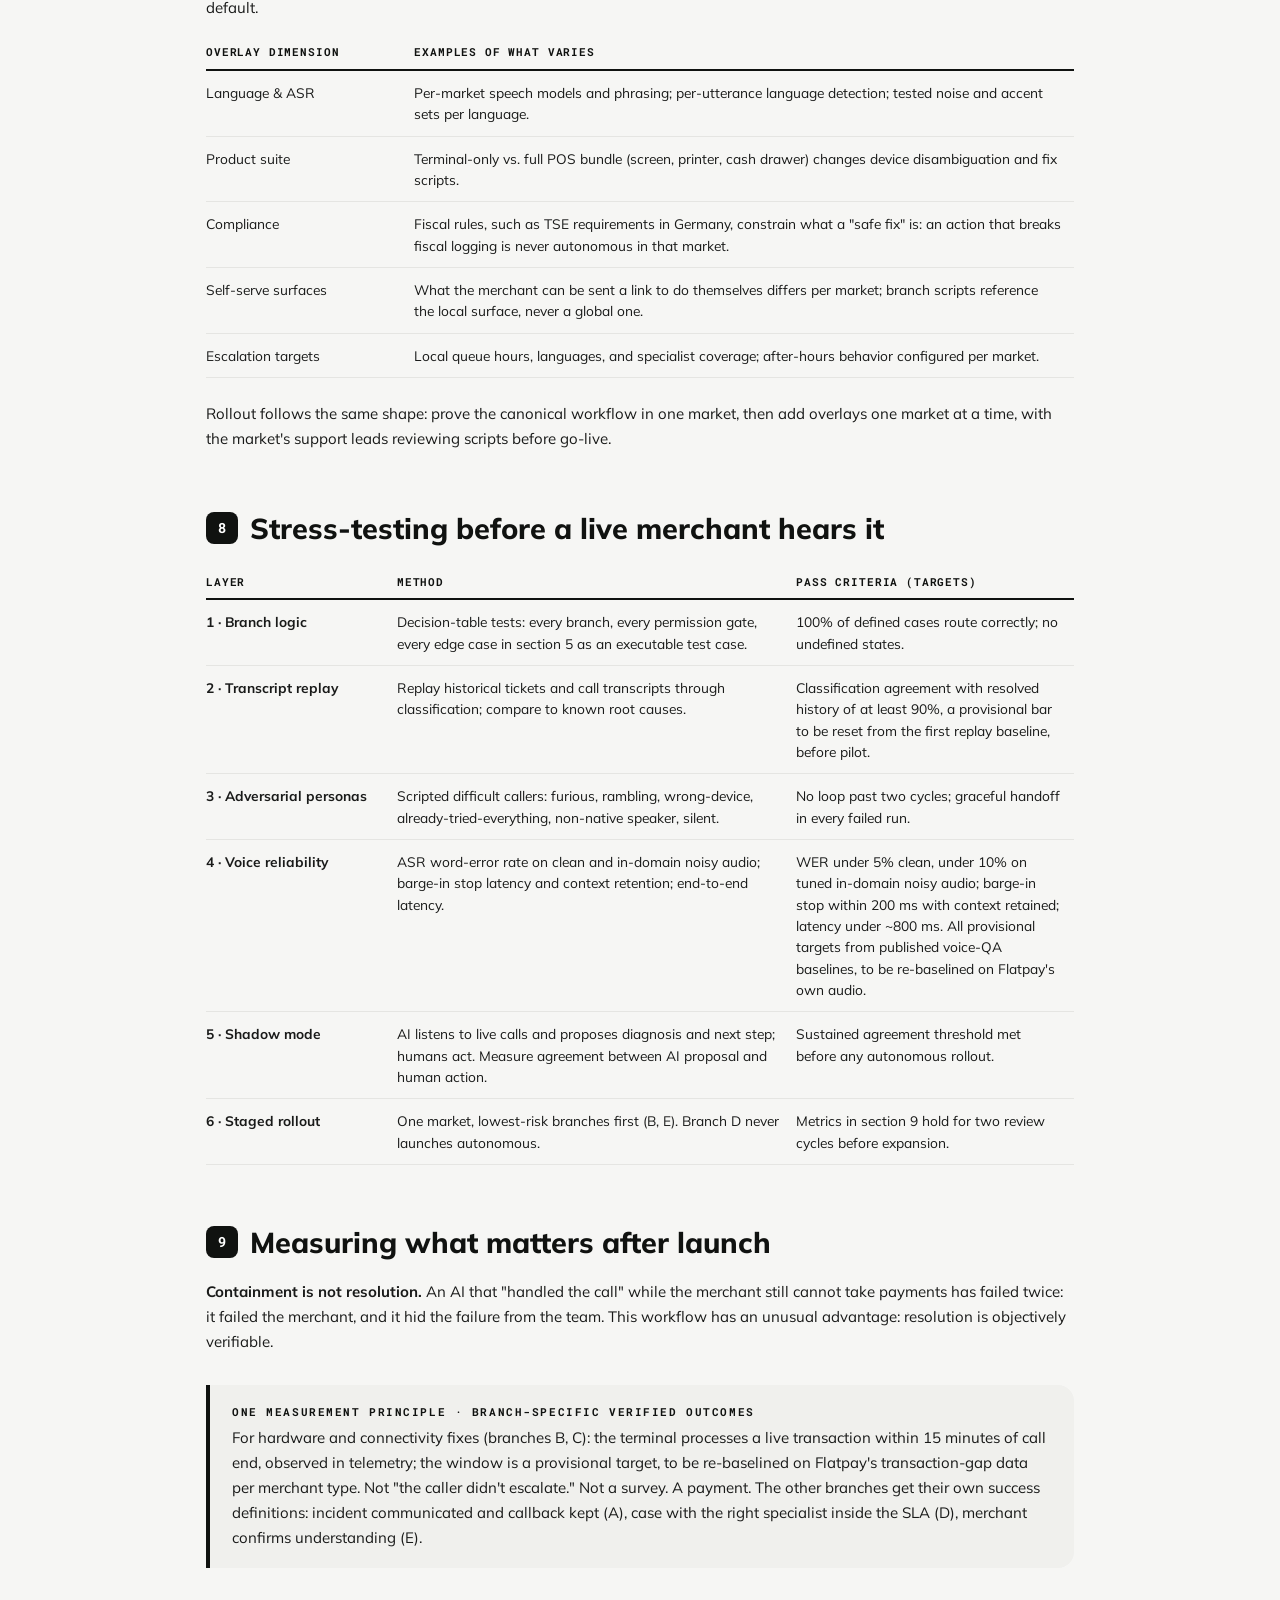
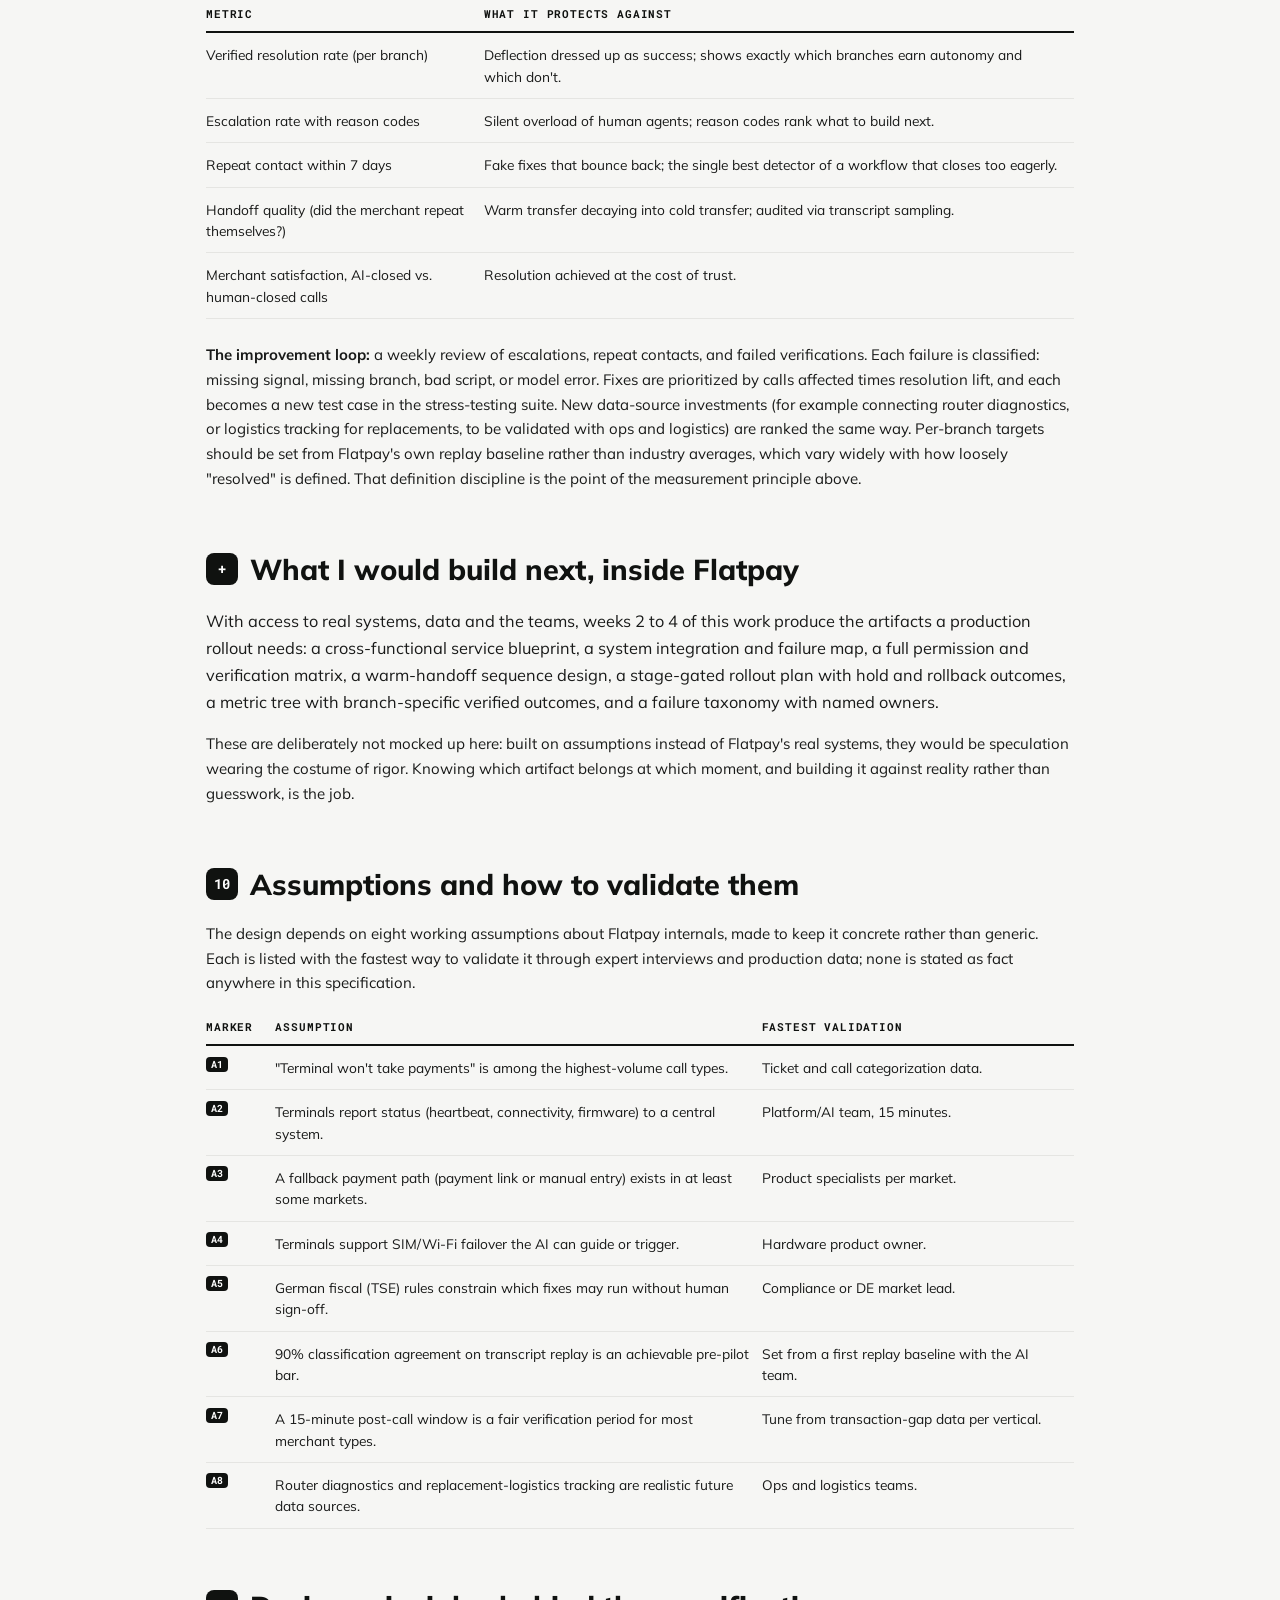
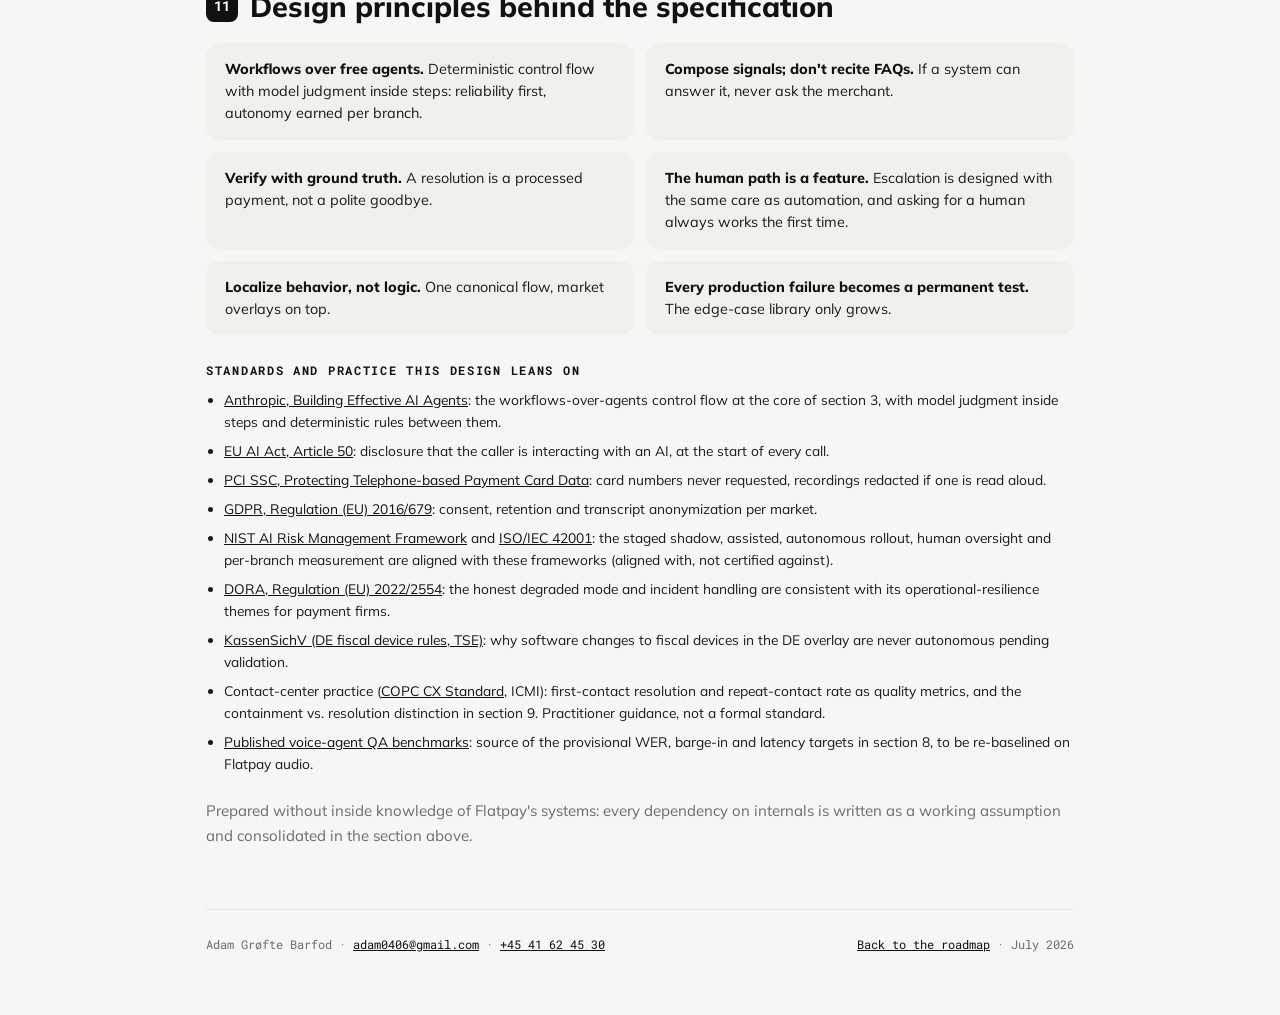
==== commit ebd998a4: "Hierarchical table of contents replaces the boxed pipeline nav The specification index is now a trad" ====
--- a/workflow.html
+++ b/workflow.html
@@ -47,19 +47,45 @@
   </div>
 
   <h2 class="glance">The specification at a glance</h2>
-  <nav class="pipeline" aria-label="Specification sections">
-    <a href="#s1"><b>1</b>Frame</a>
-    <a href="#s2"><b>2</b>Signals</a>
-    <a href="#s3"><b>3</b>Flow</a>
-    <a href="#s4"><b>4</b>Permissions</a>
-    <a href="#s5"><b>5</b>Edge cases</a>
-    <a href="#s6"><b>6</b>Handoff</a>
-    <a href="#s7"><b>7</b>Localization</a>
-    <a href="#s8"><b>8</b>Testing</a>
-    <a href="#s9"><b>9</b>Metrics</a>
-    <a href="#snext"><b>+</b>Next</a>
-    <a href="#s10"><b>10</b>Assumptions</a>
-    <a href="#s11"><b>11</b>Principles</a>
+  <nav class="toc" aria-label="Table of contents">
+    <span class="toc-label" aria-hidden="true">index · 11 sections</span>
+    <ol class="toc-list">
+      <li><a href="#s1"><span class="toc-num">01</span><span class="toc-t">Problem framing</span></a></li>
+      <li><a href="#s2"><span class="toc-num">02</span><span class="toc-t">Signal map: check before you ask</span></a></li>
+      <li>
+        <a href="#s3"><span class="toc-num">03</span><span class="toc-t">The workflow</span></a>
+        <ol class="toc-sub">
+          <li><a href="#s3-branches">Six diagnosis branches</a></li>
+          <li><a href="#s3-path">The canonical decision path</a></li>
+        </ol>
+      </li>
+      <li>
+        <a href="#s4"><span class="toc-num">04</span><span class="toc-t">What the AI may do: permissions</span></a>
+        <ol class="toc-sub">
+          <li><a href="#s4-compliance">Compliance guardrails</a></li>
+        </ol>
+      </li>
+      <li>
+        <a href="#s5"><span class="toc-num">05</span><span class="toc-t">Edge cases</span></a>
+        <ol class="toc-sub">
+          <li><a href="#s5-voice">Voice channel</a></li>
+          <li><a href="#s5-diagnosis">Diagnosis</a></li>
+          <li><a href="#s5-action">Action &amp; trust</a></li>
+        </ol>
+      </li>
+      <li><a href="#s6"><span class="toc-num">06</span><span class="toc-t">Escalation and handoff</span></a></li>
+      <li><a href="#s7"><span class="toc-num">07</span><span class="toc-t">Localization: six market overlays</span></a></li>
+      <li><a href="#s8"><span class="toc-num">08</span><span class="toc-t">Stress-testing before go-live</span></a></li>
+      <li><a href="#s9"><span class="toc-num">09</span><span class="toc-t">Measuring what matters</span></a></li>
+      <li class="toc-plus"><a href="#snext"><span class="toc-num">+</span><span class="toc-t">What I would build next, inside Flatpay</span></a></li>
+      <li><a href="#s10"><span class="toc-num">10</span><span class="toc-t">Assumptions and validation paths</span></a></li>
+      <li>
+        <a href="#s11"><span class="toc-num">11</span><span class="toc-t">Design principles</span></a>
+        <ol class="toc-sub">
+          <li><a href="#s11-refs">Standards and practice</a></li>
+        </ol>
+      </li>
+    </ol>
   </nav>
   <div class="stats-paper">
     <div class="stat"><div class="n">6</div><div class="c">diagnosis branches</div></div>
@@ -117,7 +143,7 @@
     <div class="arrow">&#9660;</div>
     <div class="stage hl"><b>3 · Route to a diagnosis branch</b><span>LLM classifies the symptom; deterministic rules pick the branch. If confidence is low: one clarifying question, max two loops, then human.</span></div>
     <div class="arrow">&#9660;</div>
-    <div class="branches">
+    <div class="branches" id="s3-branches">
       <div class="branch"><span class="bl">A</span><b class="t">Platform incident</b><br>Tell the merchant it is not their fault, give status and expected resolution, log for callback. Suppress troubleshooting.</div>
       <div class="branch"><span class="bl">B</span><b class="t">Local connectivity</b><br>Guided recovery: network check, reboot, SIM or Wi-Fi failover where the hardware supports it. Verify each step against telemetry, not just "did that work?"</div>
       <div class="branch"><span class="bl">C</span><b class="t">Device fault / software</b><br>Remote checks, push update if safe (confirm first). If hardware is dead: replacement flow with clear timeline.</div>
@@ -131,7 +157,7 @@
     <div class="stage"><b>5 · Close, or hand off warm</b><span>Close: verified success, summary spoken and logged, ticket written. Hand off: warm transfer with the full context package (see Escalation and handoff) so the merchant never repeats themselves.</span></div>
   </div>
 
-  <h3>The canonical decision path, end to end</h3>
+  <h3 id="s3-path">The canonical decision path, end to end</h3>
   <p>The flowchart answers <b>"where did the case travel"</b>; the executable decision model's rule trace answers <b>"why"</b>. How to read it: rounded boxes are process steps, diamonds are decisions, cut-corner boxes are hard gates that outrank diagnosis, and slanted boxes are warm handoffs. Chips at the right are diagnosis branches reached directly from a gate; the dashed readouts are state changes, not routes. Terminology matches the decision model exactly, and a full text version follows below.</p>
   <div class="console fc-console">
     <div class="console-bar">
@@ -339,7 +365,7 @@
       <tr><td><span class="tag never">Never</span></td><td>Discuss the reasons behind a risk or KYC hold; change payout accounts or financial settings; quote settlement amounts without verified data; promise refunds, credits or waivers; keep a merchant in troubleshooting after two failed fix cycles.</td></tr>
     </table>
   </div>
-  <div class="why-box">
+  <div class="why-box" id="s4-compliance">
     <span class="lbl">Compliance guardrails · non-negotiable in all six markets</span>
     <p>The assistant identifies itself as AI at the start of every call, as a trust principle and in preparation for the EU AI Act transparency obligation applying from 2 August 2026. Call recording and transcript use rest on a documented lawful basis with clear notice, purpose limitation, data minimization, access controls, retention rules and data-subject rights, with legal review per market. Transcripts used for testing are redacted and de-identified; material that remains reasonably linkable to a person continues to be treated as personal data. The assistant never requests card data; recording is paused, suppressed or prevented from capturing it where possible, and accidental capture is immediately redacted under applicable PCI controls. These are design constraints, not features: any workflow change is checked against them before release.</p>
   </div>
@@ -347,7 +373,7 @@
   <h2 id="s5"><span class="secnum">5</span>Edge cases: where this workflow will misbehave</h2>
   <p>Edge cases are grouped by where they break the flow. Each one becomes a permanent test case in the stress-testing suite: found once, tested forever.</p>
 
-  <h3>Voice channel</h3>
+  <h3 id="s5-voice">Voice channel</h3>
   <div class="table-scroll">
     <table>
       <caption class="vh">Voice-channel edge cases and designed behavior</caption>
@@ -362,7 +388,7 @@
     </table>
   </div>
 
-  <h3>Diagnosis</h3>
+  <h3 id="s5-diagnosis">Diagnosis</h3>
   <div class="table-scroll">
     <table>
       <caption class="vh">Diagnosis edge cases and designed behavior</caption>
@@ -376,7 +402,7 @@
     </table>
   </div>
 
-  <h3>Action &amp; trust</h3>
+  <h3 id="s5-action">Action &amp; trust</h3>
   <div class="table-scroll">
     <table>
       <caption class="vh">Action and trust edge cases and designed behavior</caption>
@@ -501,7 +527,7 @@
     <div class="principle"><b>Every production failure becomes a permanent test.</b> The edge-case library only grows.</div>
   </div>
 
-  <h3>Standards and practice this design leans on</h3>
+  <h3 id="s11-refs">Standards and practice this design leans on</h3>
   <ul class="refs">
     <li><a href="https://www.anthropic.com/engineering/building-effective-agents" rel="noopener">Anthropic, Building Effective AI Agents</a>: the workflows-over-agents control flow at the core of section 3, with model judgment inside steps and deterministic rules between them.</li>
     <li><a href="https://artificialintelligenceact.eu/article/50/" rel="noopener">EU AI Act, Article 50</a>: disclosure that the caller is interacting with an AI, at the start of every call.</li>
--- a/css/style.css
+++ b/css/style.css
@@ -1613,15 +1613,41 @@
 .why-box .lbl { display: block; font-family: var(--mono); font-weight: 700; font-size: 0.7rem; text-transform: uppercase; letter-spacing: 0.14em; color: var(--green); margin-bottom: 6px; }
 .why-box p { margin: 0; font-size: 0.92rem; line-height: 1.6; }
 
-.pipeline { display: grid; grid-template-columns: repeat(11, 1fr); gap: 5px; margin: 14px 0 6px; }
-.pipeline a {
-  background: var(--green); color: #fff; border-radius: 8px; text-align: center;
-  padding: 9px 2px; font-family: var(--mono); font-size: 0.6rem; font-weight: 500;
-  text-decoration: none; transition: background 0.3s ease, transform 0.3s ease;
-}
-.pipeline a:hover { background: #2a2b29; transform: translateY(-2px); }
-.pipeline a:focus-visible { outline: 2px solid var(--lime); outline-offset: 2px; }
-.pipeline a b { display: block; font-size: 0.78rem; font-weight: 700; color: #b9bab6; }
+/* hierarchical table of contents */
+.toc {
+  position: relative; margin: 16px 0 10px; padding: 20px 22px 14px;
+  background: #fbfbfa; border: 1px solid #e5e5e2; border-radius: 14px;
+}
+.toc-label {
+  position: absolute; top: -1px; right: 18px;
+  font-family: var(--mono); font-size: 0.58rem; font-weight: 700;
+  letter-spacing: 0.18em; text-transform: uppercase; color: #9fe870;
+  background: #101210; border-radius: 0 0 8px 8px; padding: 4px 10px;
+}
+.toc-list { list-style: none; margin: 0; padding: 0; columns: 2; column-gap: 44px; }
+.toc-list > li { break-inside: avoid; margin-bottom: 2px; }
+.toc-list a {
+  display: flex; align-items: baseline; gap: 10px;
+  text-decoration: none; color: #101210;
+  padding: 5px 8px; border-radius: 8px;
+  transition: background 0.25s ease, transform 0.3s var(--ease-out), color 0.25s ease;
+}
+.toc-list > li > a:hover, .toc-list > li > a:focus-visible { background: rgba(159, 232, 112, 0.16); transform: translateX(3px); }
+.toc-list a:focus-visible { outline: 2px solid var(--green); outline-offset: -2px; }
+.toc-num {
+  flex-shrink: 0; min-width: 26px; text-align: center;
+  font-family: var(--mono); font-size: 0.6rem; font-weight: 700; letter-spacing: 0.06em;
+  color: #9fe870; background: #101210; border-radius: 6px; padding: 2px 5px;
+}
+.toc-plus .toc-num { color: #f0c66a; }
+.toc-t { font-weight: 800; font-size: 0.88rem; line-height: 1.35; }
+.toc-sub {
+  list-style: none; margin: 1px 0 7px 20px; padding: 0 0 0 12px;
+  border-left: 1px dashed rgba(16, 18, 16, 0.22);
+}
+.toc-sub a { padding: 3px 8px; gap: 7px; color: #3f403e; font-size: 0.8rem; }
+.toc-sub a::before { content: "\203A"; font-family: var(--mono); font-weight: 700; color: var(--tag-auto); }
+.toc-sub a:hover, .toc-sub a:focus-visible { background: rgba(159, 232, 112, 0.16); color: #101210; transform: translateX(3px); }
 
 .stats-paper { display: grid; grid-template-columns: repeat(4, 1fr); gap: 12px; margin-top: 16px; }
 .stats-paper .stat { background: var(--card); border: 1px solid var(--border); border-radius: 16px; text-align: center; padding: 18px 8px; }
@@ -1713,7 +1739,7 @@
 @media (max-width: 900px) {
   .stats-giant { grid-template-columns: repeat(2, 1fr); }
   .cards-4 { grid-template-columns: 1fr 1fr; }
-  .pipeline { grid-template-columns: repeat(4, 1fr); }
+  .toc-list { columns: 1; }
   .beliefs { grid-template-columns: 1fr; }
 }
 @media (max-width: 680px) {
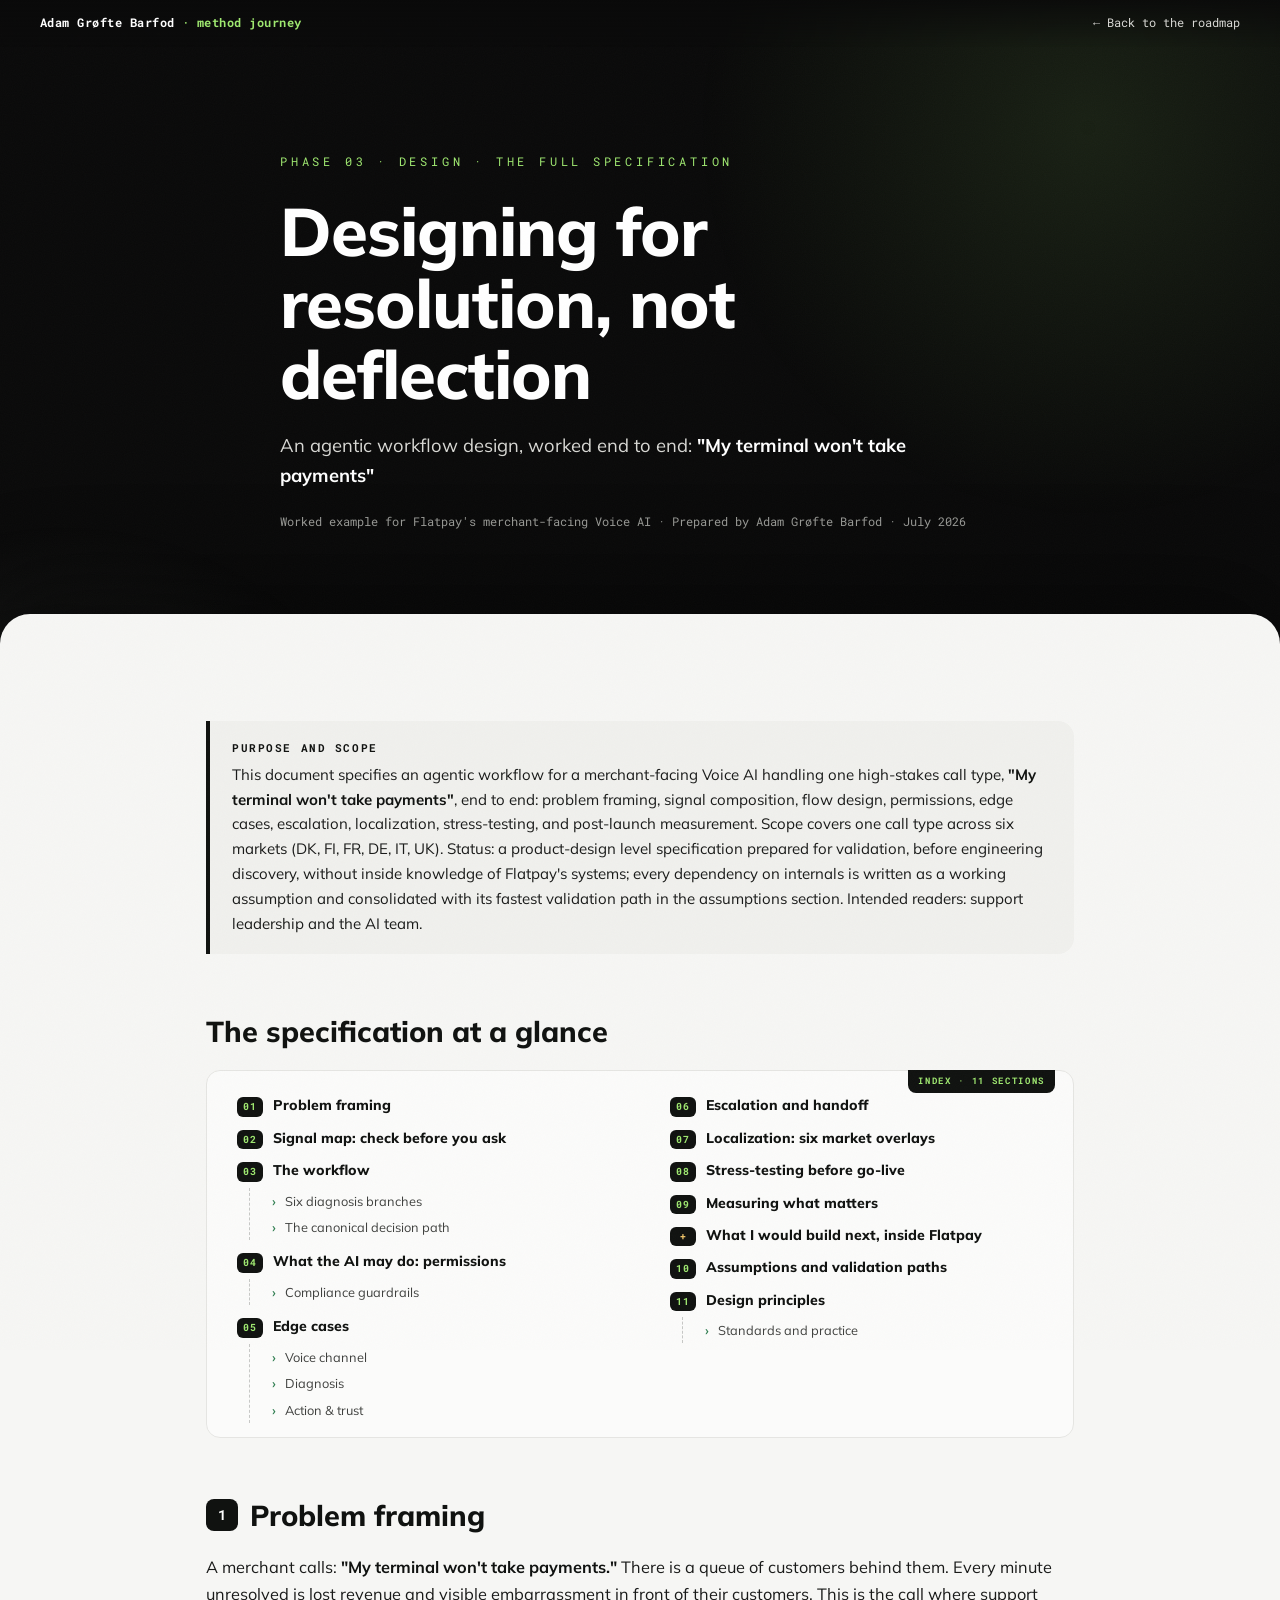
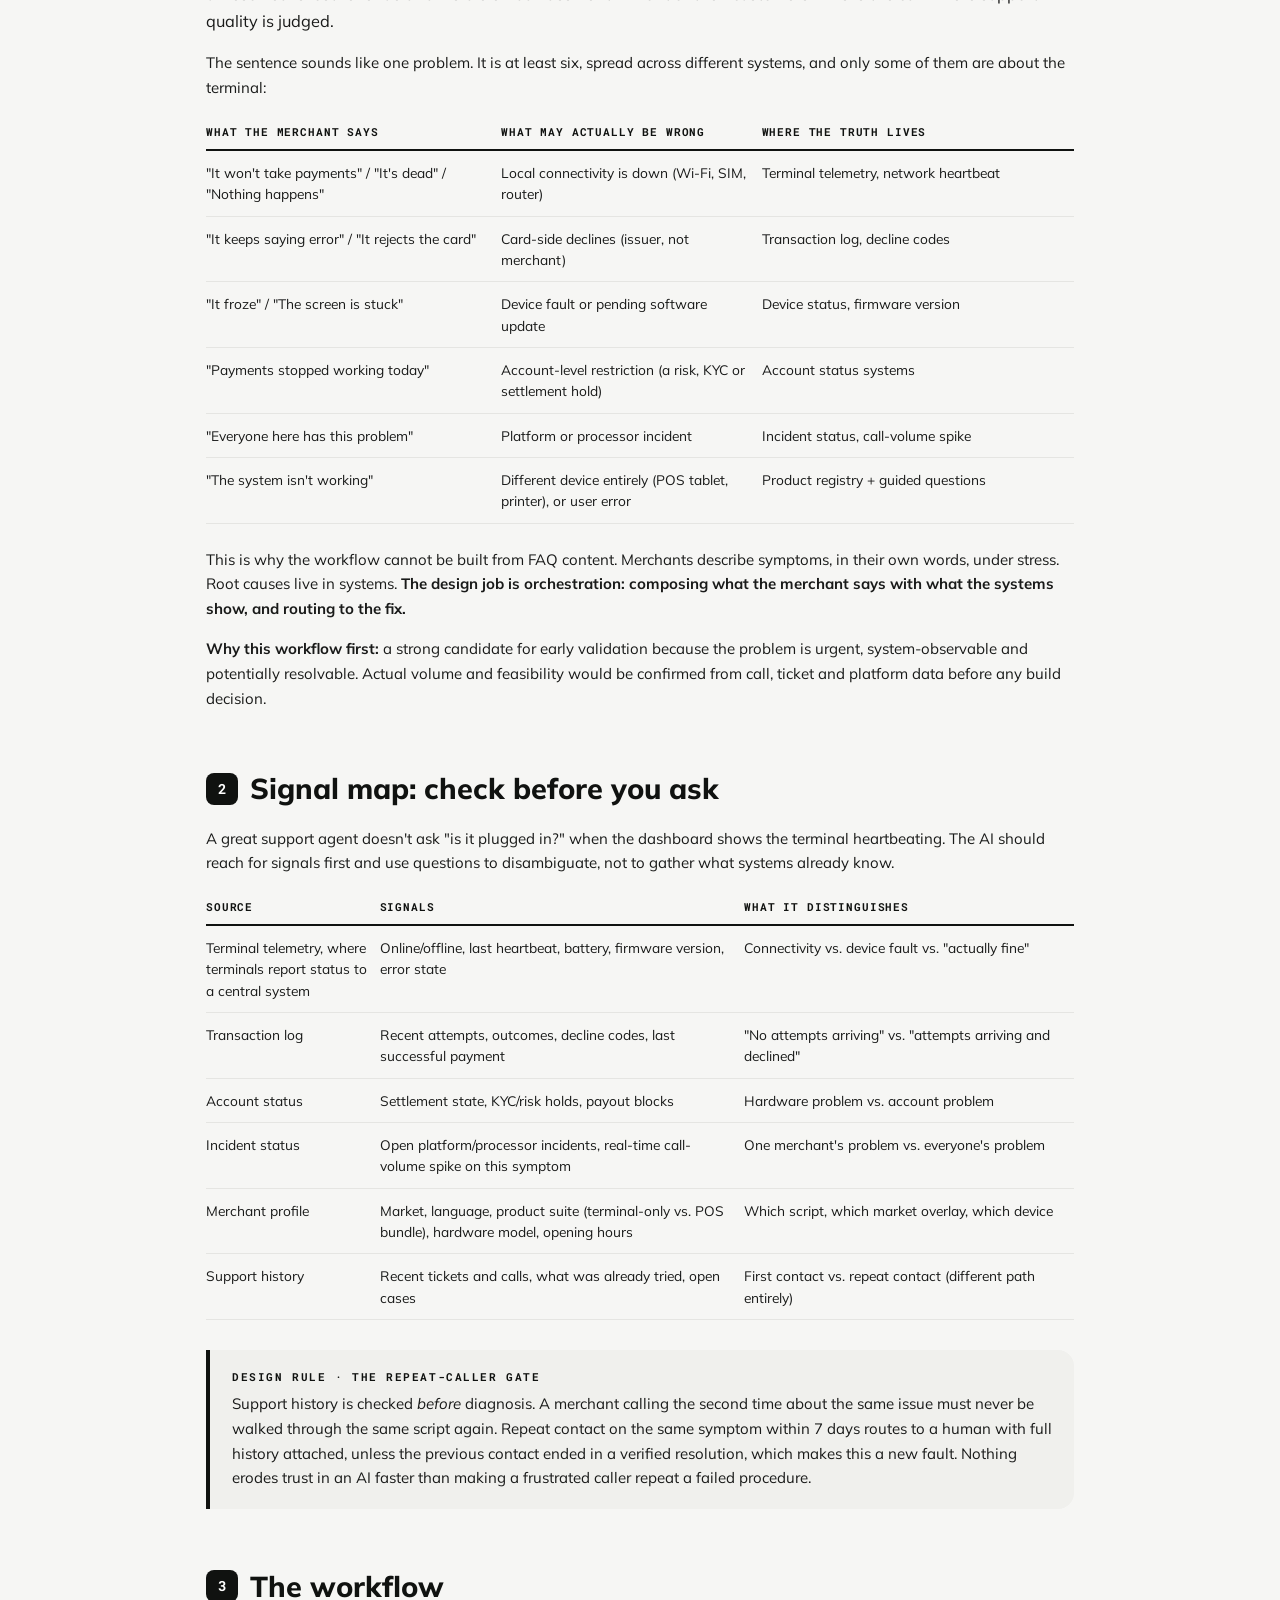
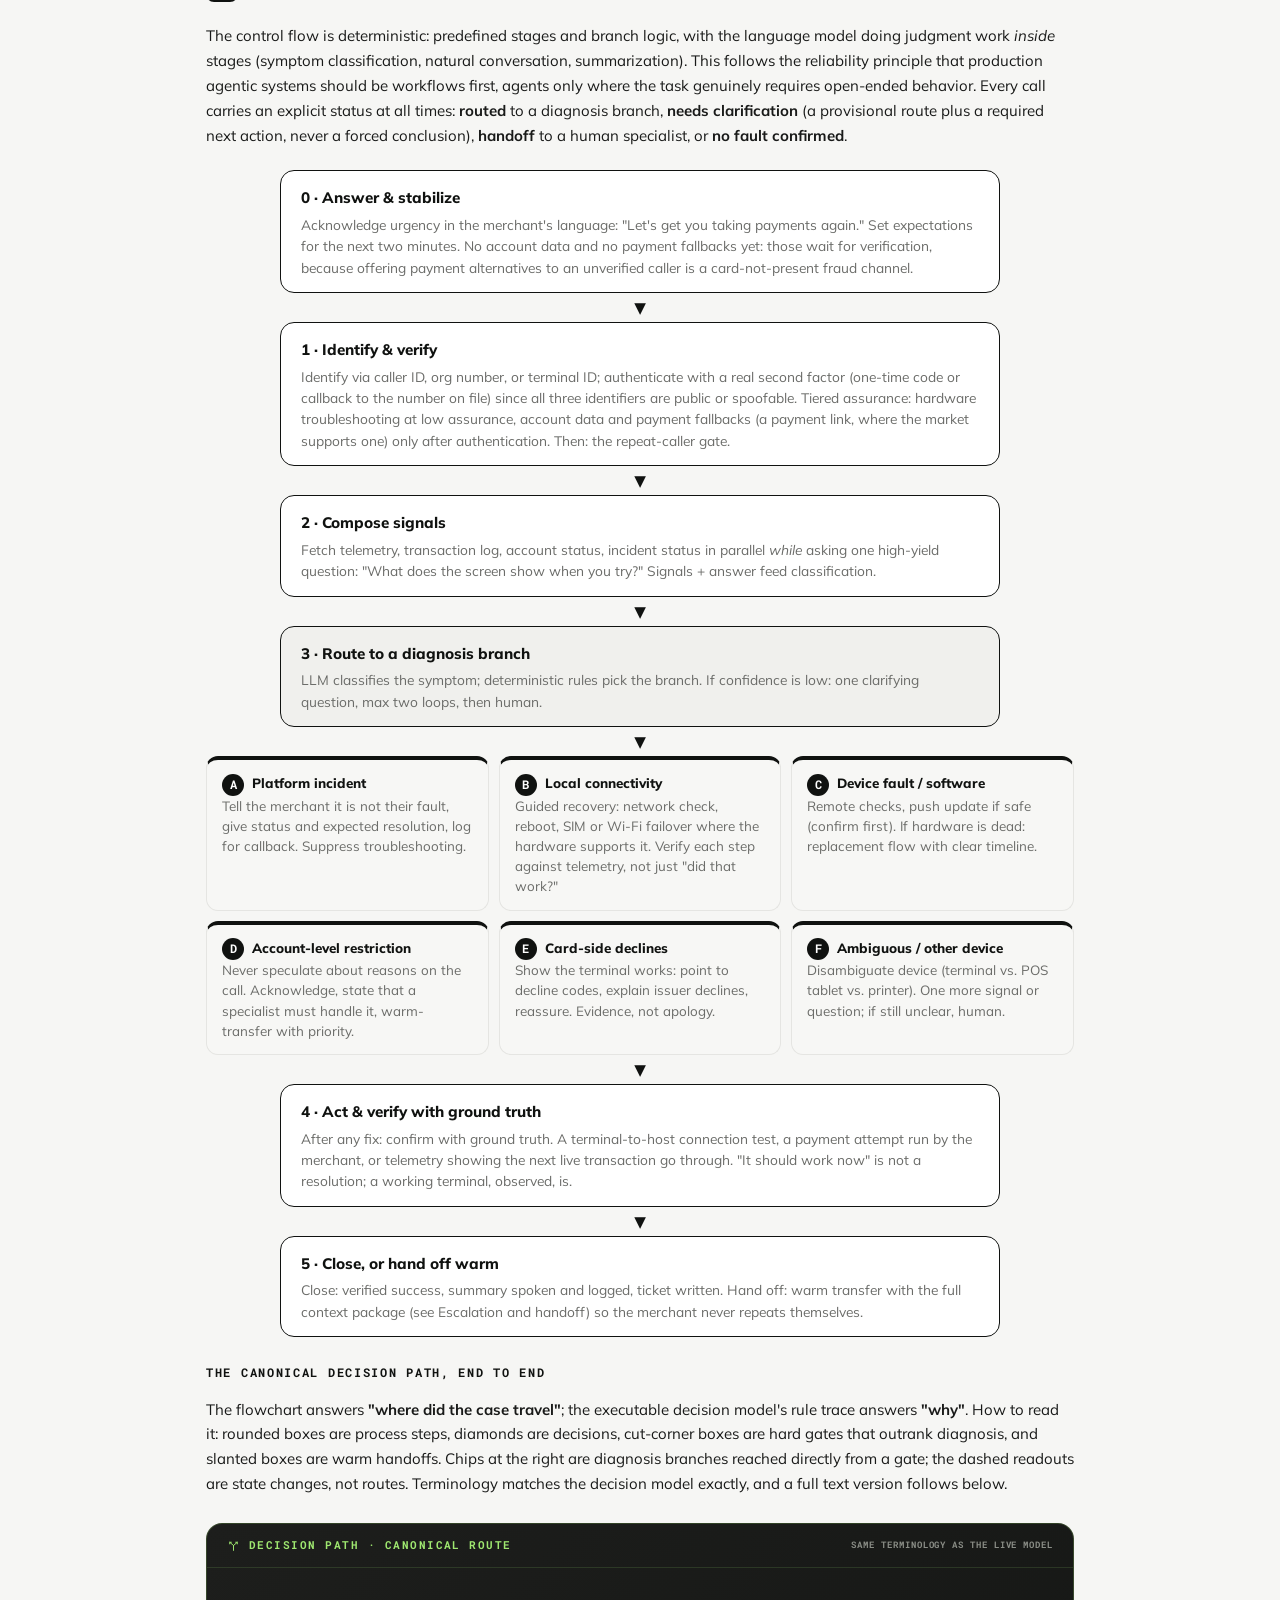
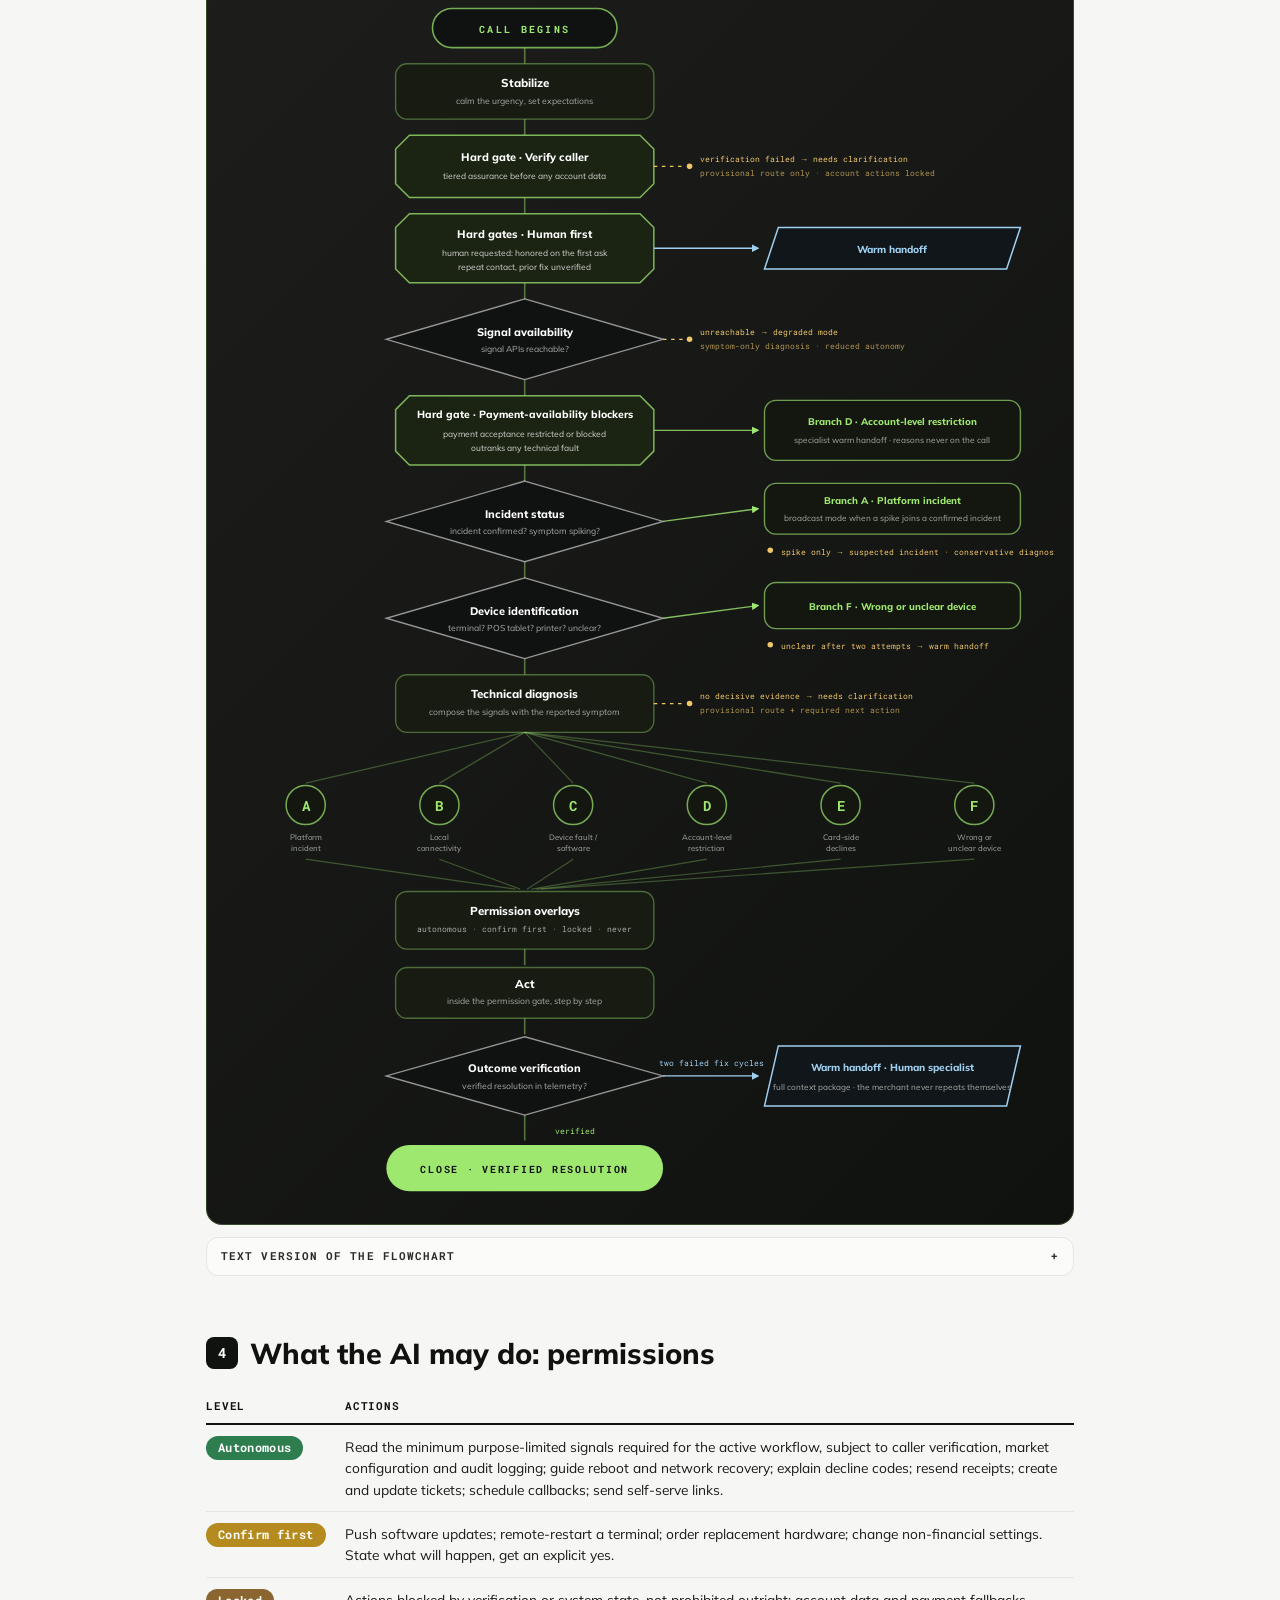
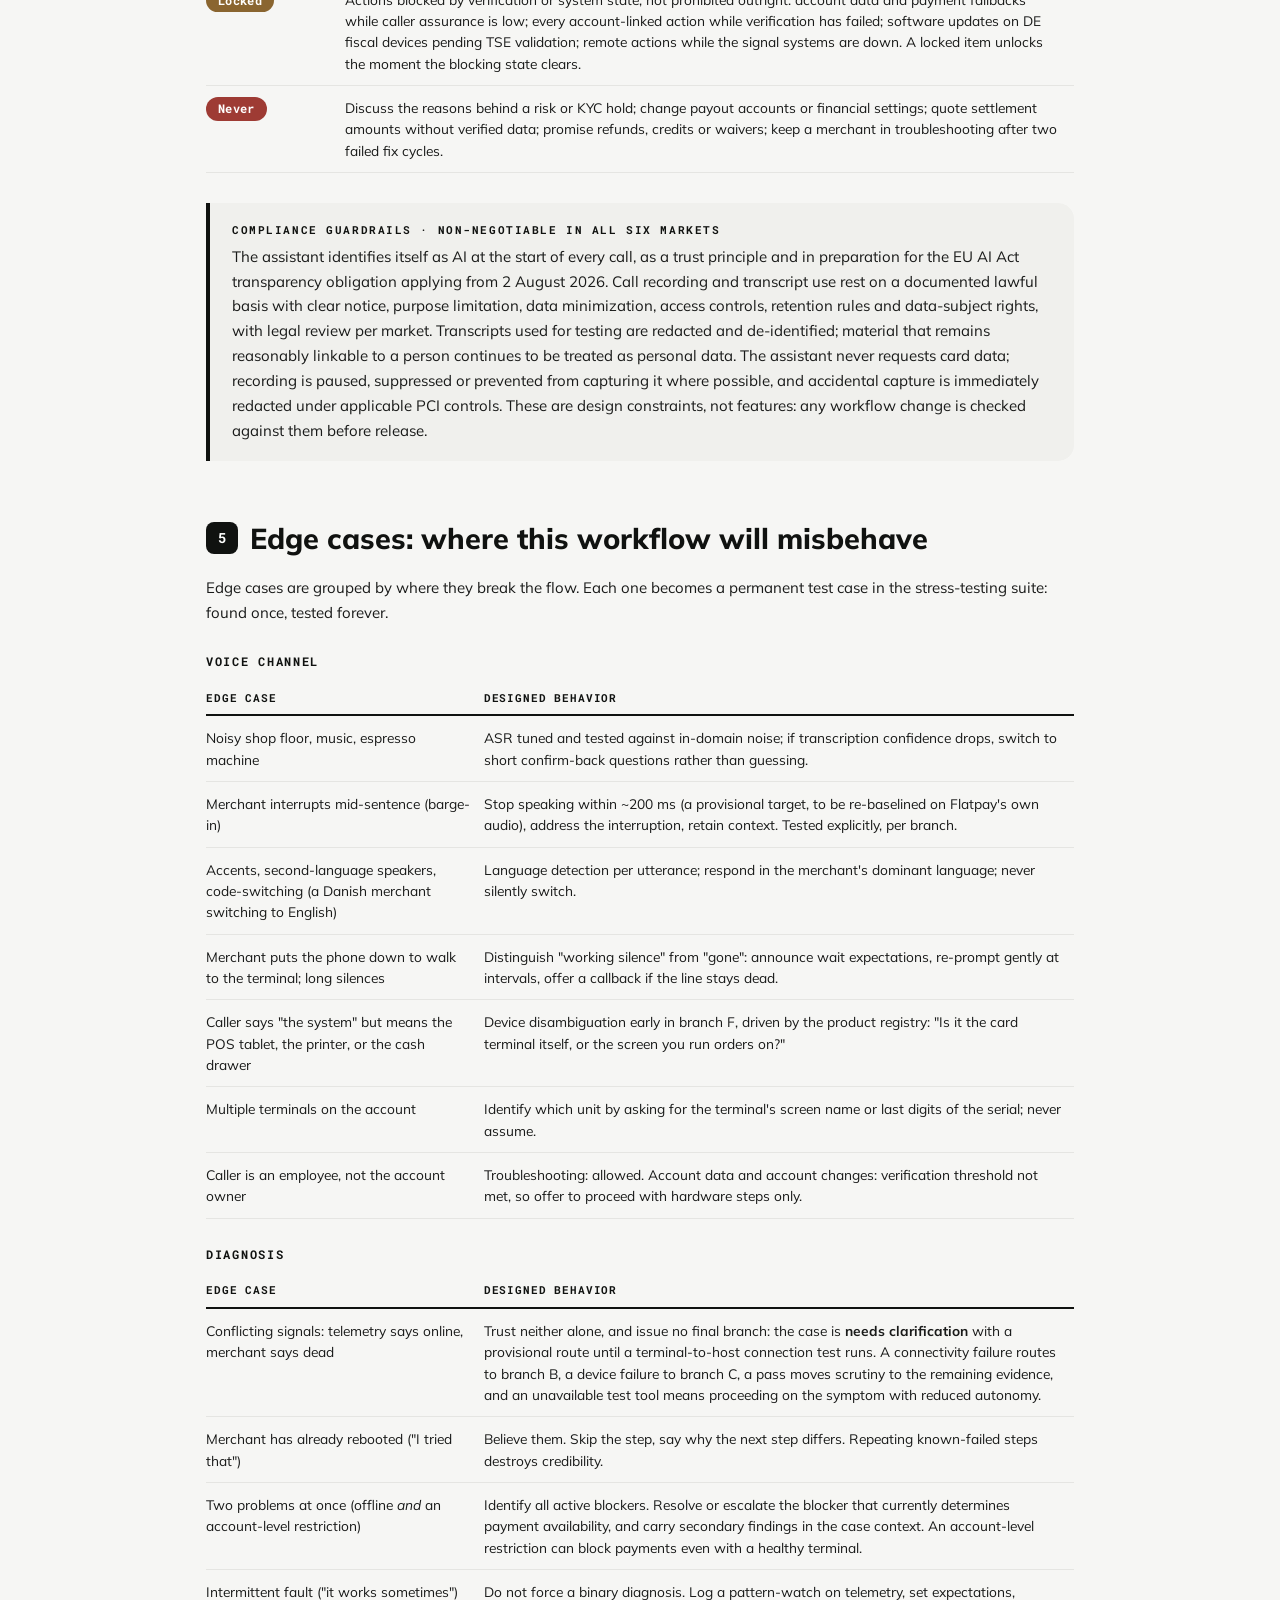
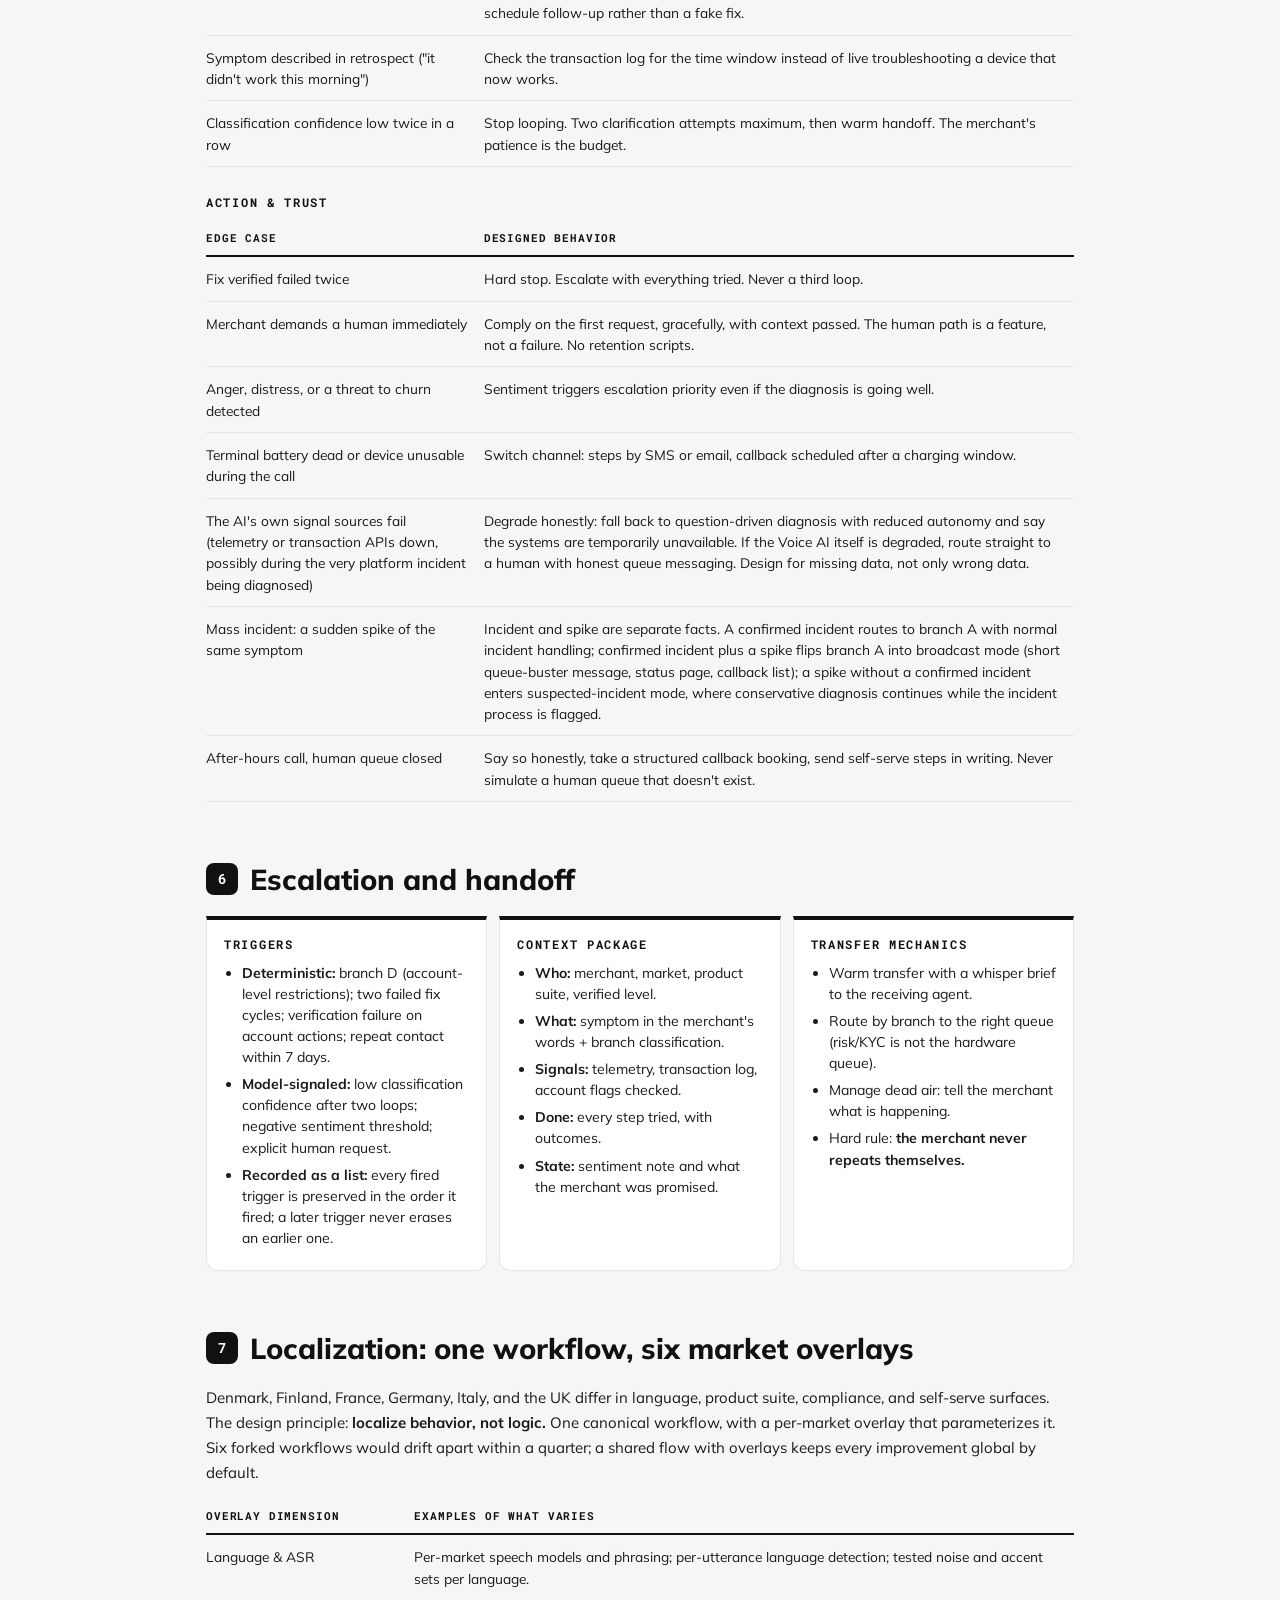
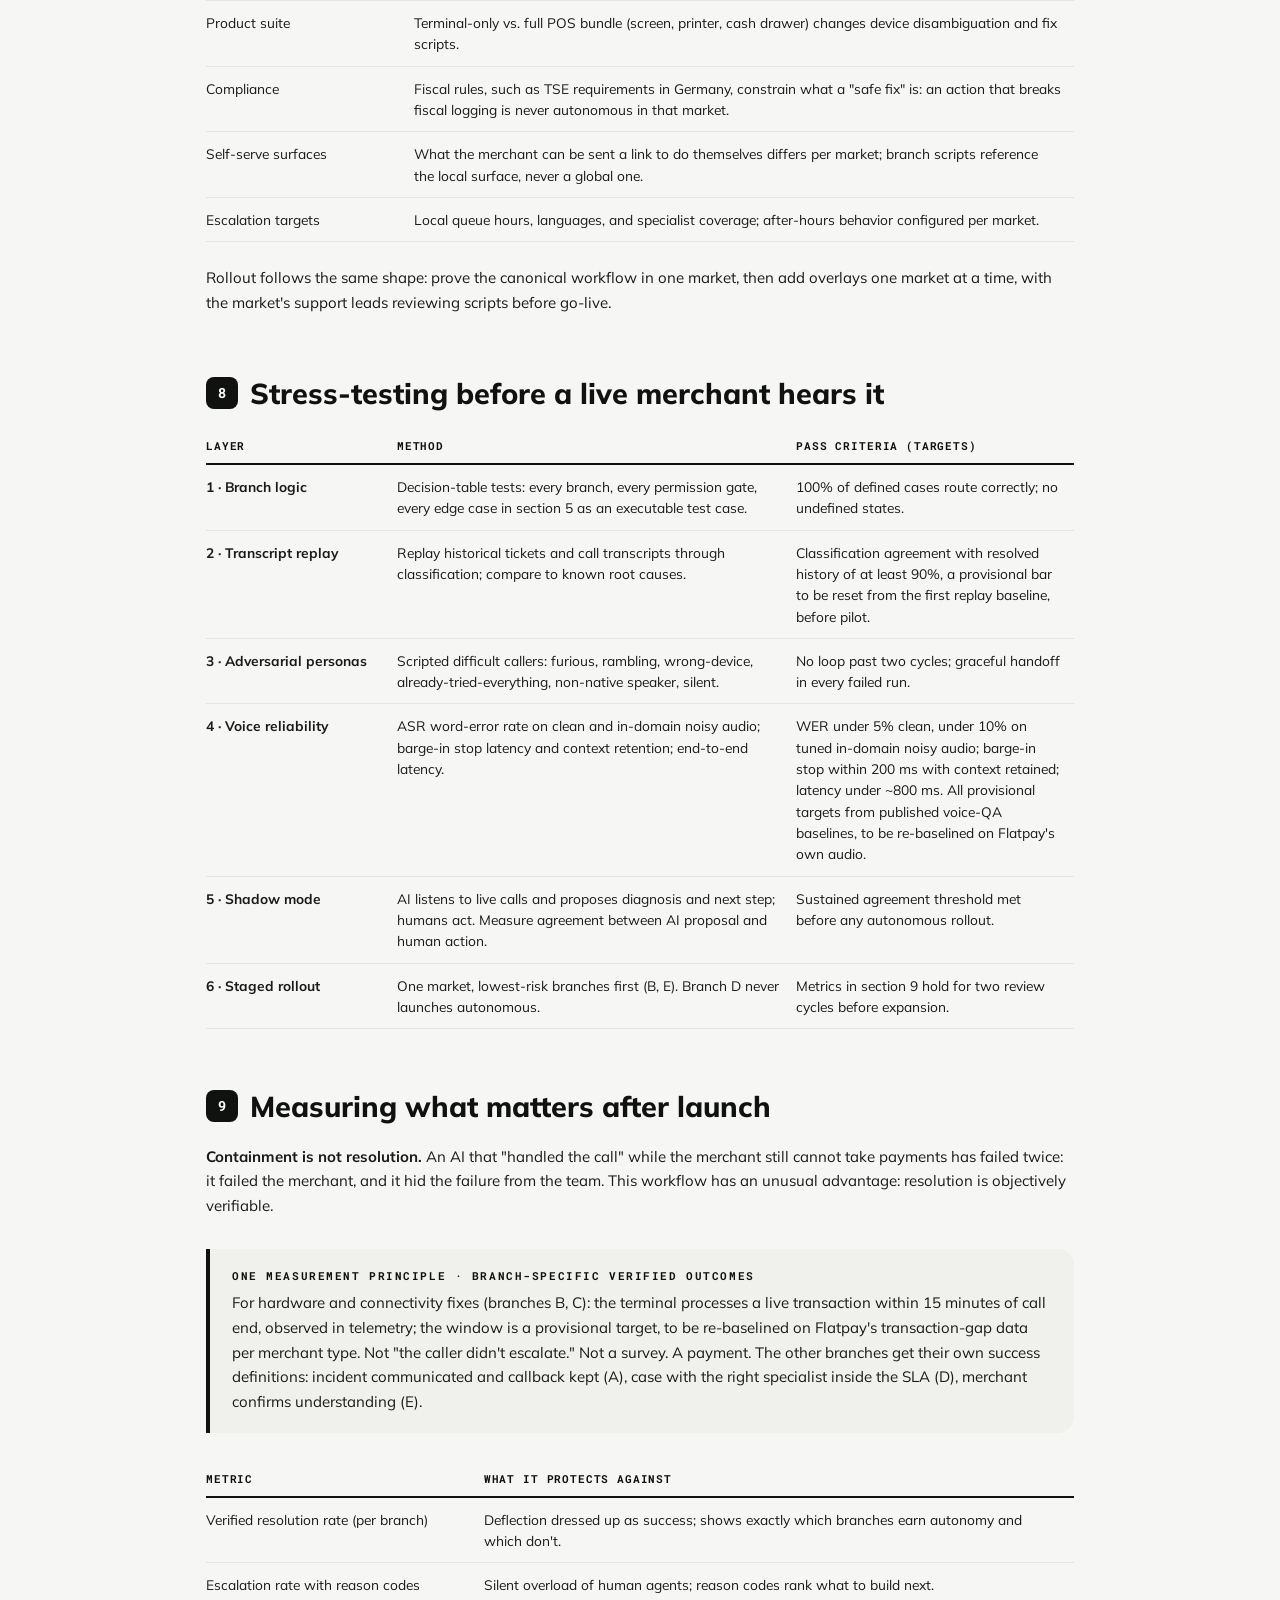
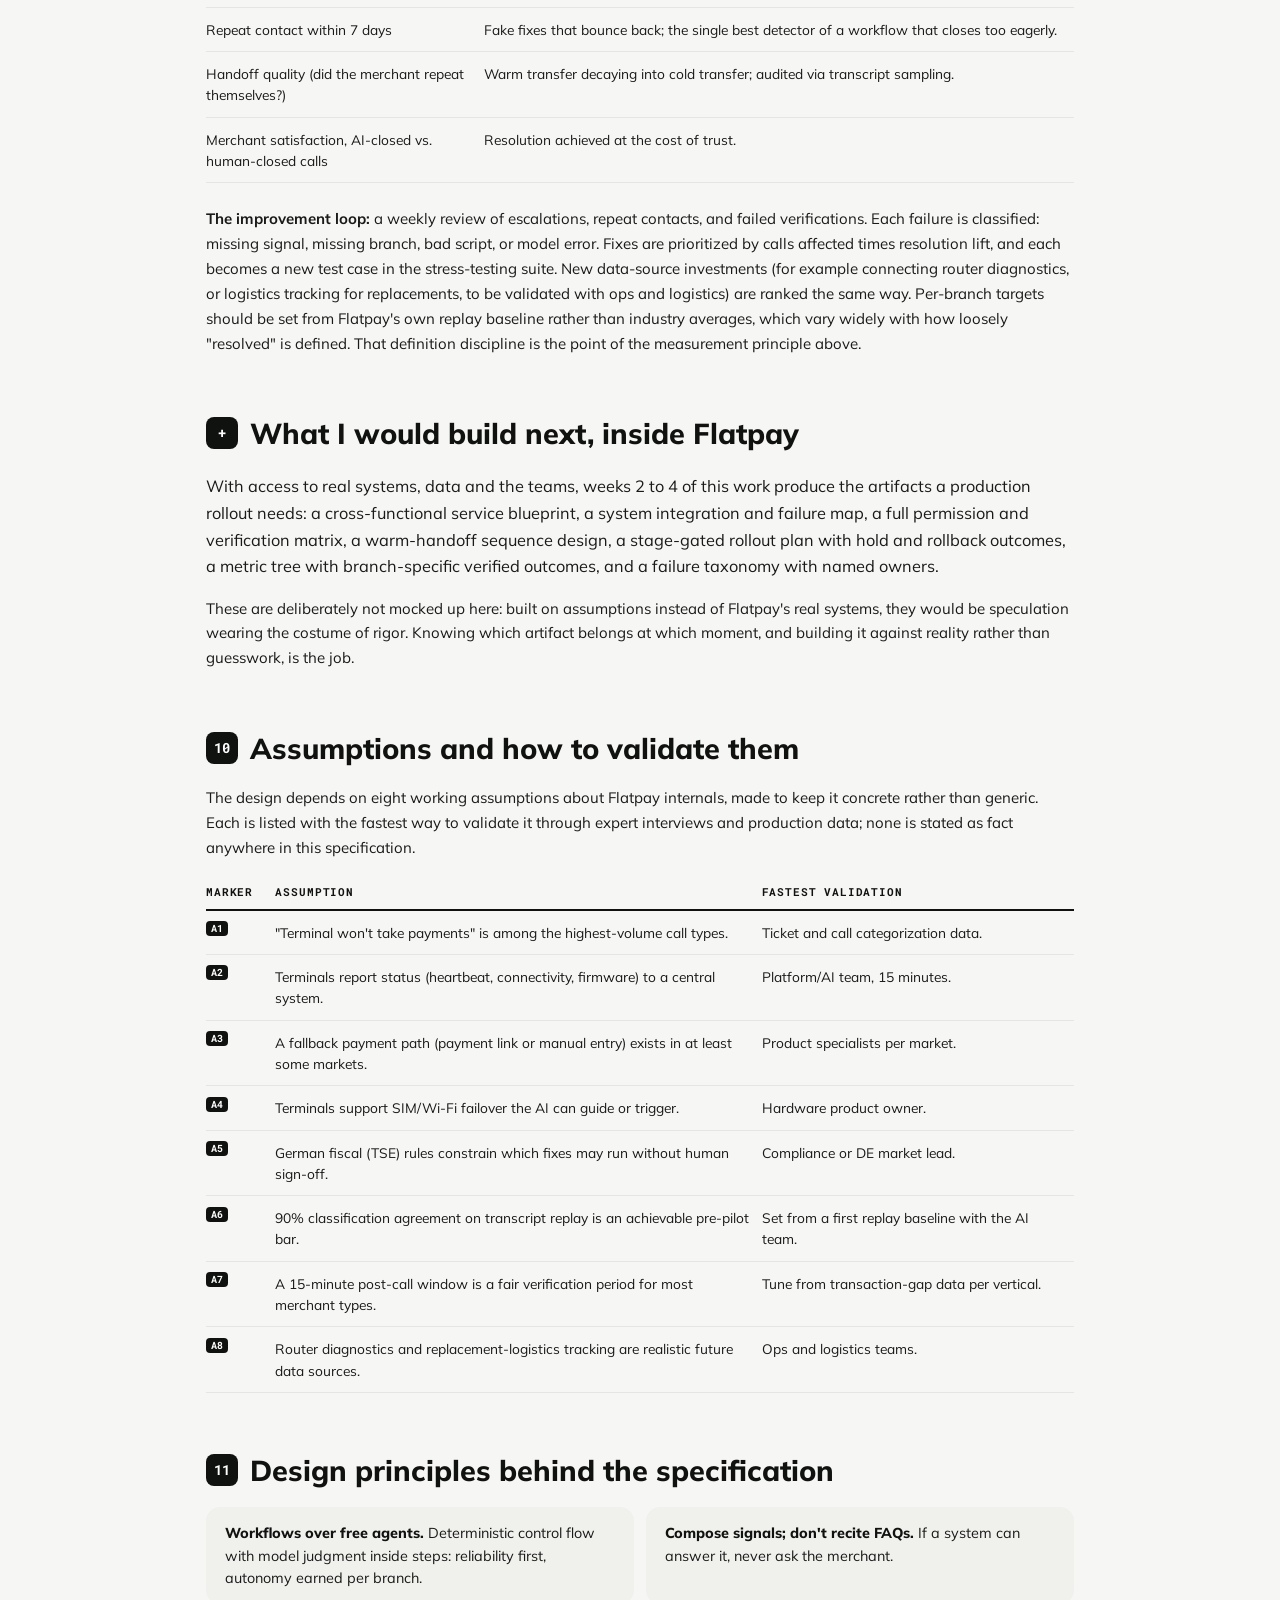
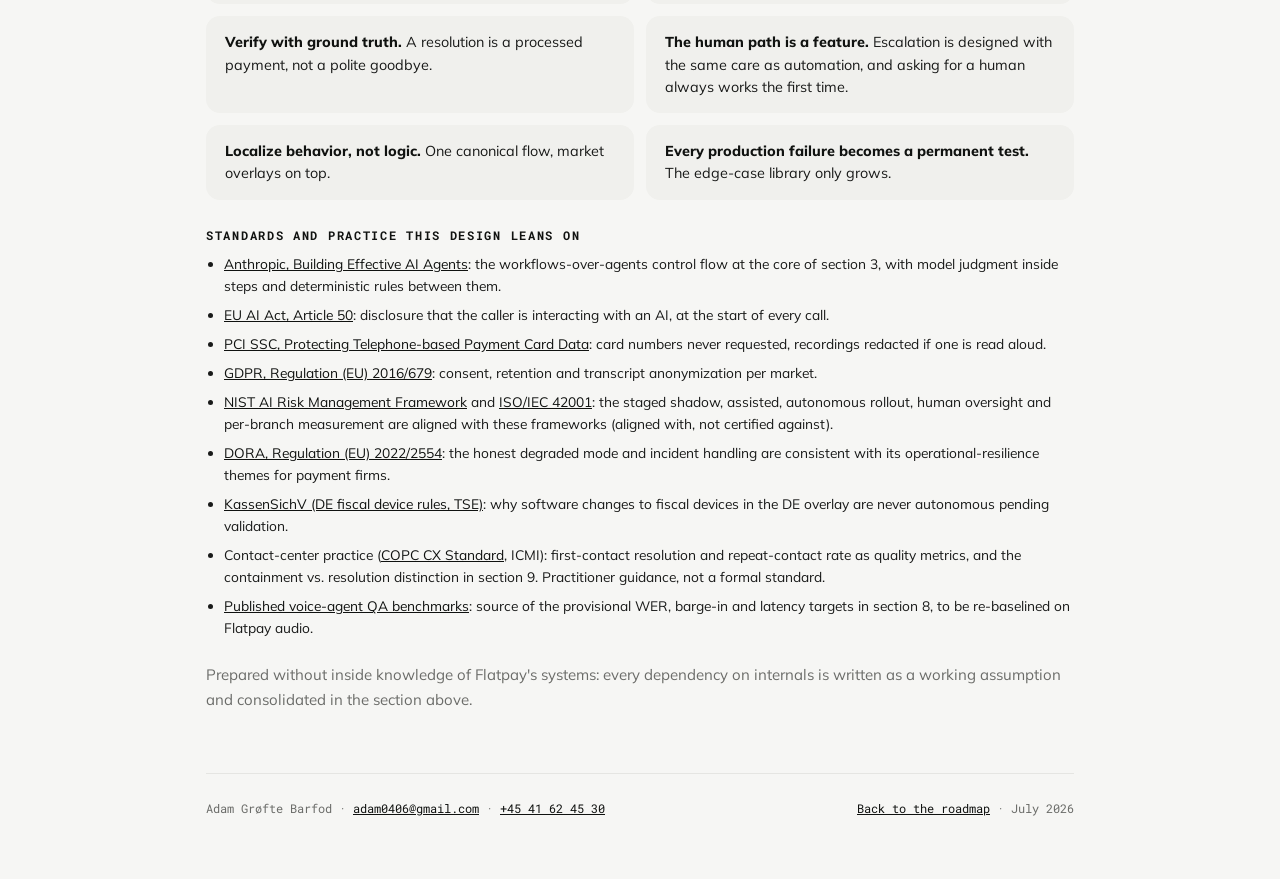
==== commit e66b2aec: "Drop the stat boxes; settle the flowchart into a clean dark panel The four stat cards under the tabl" ====
--- a/workflow.html
+++ b/workflow.html
@@ -87,13 +87,6 @@
       </li>
     </ol>
   </nav>
-  <div class="stats-paper">
-    <div class="stat"><div class="n">6</div><div class="c">diagnosis branches</div></div>
-    <div class="stat"><div class="n">20</div><div class="c">edge cases designed for</div></div>
-    <div class="stat"><div class="n">6</div><div class="c">test layers before go-live</div></div>
-    <div class="stat"><div class="n">1</div><div class="c">measurement principle, branch-specific verified outcomes</div></div>
-  </div>
-
   <h2 id="s1"><span class="secnum">1</span>Problem framing</h2>
   <p class="lead">A merchant calls: <span class="quote">"My terminal won't take payments."</span> There is a queue of customers behind them. Every minute unresolved is lost revenue and visible embarrassment in front of their customers. This is the call where support quality is judged.</p>
   <p>The sentence sounds like one problem. It is at least six, spread across different systems, and only some of them are about the terminal:</p>
@@ -159,15 +152,11 @@
 
   <h3 id="s3-path">The canonical decision path, end to end</h3>
   <p>The flowchart answers <b>"where did the case travel"</b>; the executable decision model's rule trace answers <b>"why"</b>. How to read it: rounded boxes are process steps, diamonds are decisions, cut-corner boxes are hard gates that outrank diagnosis, and slanted boxes are warm handoffs. Chips at the right are diagnosis branches reached directly from a gate; the dashed readouts are state changes, not routes. Terminology matches the decision model exactly, and a full text version follows below.</p>
-  <div class="console fc-console">
-    <div class="console-bar">
-      <span class="ps-tab"><svg aria-hidden="true" focusable="false" width="12" height="12" viewBox="0 0 24 24" fill="none" stroke="currentColor" stroke-width="2.2" stroke-linecap="round" stroke-linejoin="round"><line x1="12" y1="21" x2="12" y2="12"/><line x1="12" y1="12" x2="5" y2="6"/><line x1="12" y1="12" x2="19" y2="6"/><polyline points="5 9 5 6 8 6"/><polyline points="16 6 19 6 19 9"/></svg>decision_path · canonical route</span>
-      <span class="cstatus">static spec · live terminology</span>
-      <span class="win-controls" aria-hidden="true">
-        <svg aria-hidden="true" focusable="false" width="11" height="11" viewBox="0 0 12 12" fill="none" stroke="currentColor" stroke-width="1.4"><line x1="1.5" y1="6" x2="10.5" y2="6"/></svg>
-        <svg aria-hidden="true" focusable="false" width="11" height="11" viewBox="0 0 12 12" fill="none" stroke="currentColor" stroke-width="1.4"><rect x="2" y="2" width="8" height="8"/></svg>
-        <svg aria-hidden="true" focusable="false" width="11" height="11" viewBox="0 0 12 12" fill="none" stroke="currentColor" stroke-width="1.4"><line x1="2" y1="2" x2="10" y2="10"/><line x1="10" y1="2" x2="2" y2="10"/></svg>
-      </span>
+  <div class="fc-panel">
+    <div class="fc-head">
+      <svg aria-hidden="true" focusable="false" width="13" height="13" viewBox="0 0 24 24" fill="none" stroke="currentColor" stroke-width="1.8" stroke-linecap="round" stroke-linejoin="round"><line x1="12" y1="21" x2="12" y2="12"/><line x1="12" y1="12" x2="5" y2="6"/><line x1="12" y1="12" x2="19" y2="6"/><polyline points="5 9 5 6 8 6"/><polyline points="16 6 19 6 19 9"/></svg>
+      Decision path · canonical route
+      <span>same terminology as the live model</span>
     </div>
     <div class="fc-body">
       <svg viewBox="0 0 720 1060" role="img" aria-label="Flowchart of the canonical decision path from call begins to close or warm handoff; a full text version follows below" xmlns="http://www.w3.org/2000/svg">
@@ -177,7 +166,7 @@
         </defs>
 
         <!-- trunk segments (drawn first, nodes paint on top) -->
-        <g stroke="rgba(159,232,112,0.55)" stroke-width="1.4" stroke-dasharray="5 7" fill="none">
+        <g stroke="rgba(159,232,112,0.45)" stroke-width="1.4" fill="none">
           <line x1="260" y1="50" x2="260" y2="64"/>
           <line x1="260" y1="112" x2="260" y2="126"/>
           <line x1="260" y1="180" x2="260" y2="194"/>
@@ -189,7 +178,7 @@
           <line x1="260" y1="976" x2="260" y2="998"/>
         </g>
         <!-- call begins -->
-        <rect x="180" y="16" width="160" height="34" rx="17" fill="#101211" stroke="rgba(159,232,112,0.7)" stroke-width="1.4" class="fcx-glow"/>
+        <rect x="180" y="16" width="160" height="34" rx="17" fill="#101211" stroke="rgba(159,232,112,0.7)" stroke-width="1.4"/>
         <text x="260" y="37" text-anchor="middle" font-family="Roboto Mono" font-size="9" font-weight="700" letter-spacing="2" fill="#9fe870">CALL BEGINS</text>
 
         <!-- stabilize -->
@@ -198,8 +187,8 @@
         <text x="260" y="99" text-anchor="middle" font-family="Mulish" font-size="7.5" fill="#a9aba7">calm the urgency, set expectations</text>
 
         <!-- verify caller (hard gate) -->
-        <polygon points="160,126 360,126 372,138 372,168 360,180 160,180 148,168 148,138" fill="#1b2412" stroke="#9fe870" stroke-width="1.5" class="fcx-glow"/>
-        <text x="260" y="148" text-anchor="middle" font-family="Roboto Mono" font-size="8.4" font-weight="700" letter-spacing="1" fill="#9fe870">HARD GATE · VERIFY CALLER</text>
+        <polygon points="160,126 360,126 372,138 372,168 360,180 160,180 148,168 148,138" fill="#1b2412" stroke="rgba(159,232,112,0.75)" stroke-width="1.3"/>
+        <text x="260" y="148" text-anchor="middle" font-family="Mulish" font-size="9.5" font-weight="800" fill="#ffffff">Hard gate · Verify caller</text>
         <text x="260" y="164" text-anchor="middle" font-family="Mulish" font-size="7.4" fill="#d6d6d3">tiered assurance before any account data</text>
         <line x1="372" y1="153" x2="398" y2="153" stroke="#f0c66a" stroke-width="1.1" stroke-dasharray="3 4"/>
         <circle cx="403" cy="153" r="2.4" fill="#f0c66a"/>
@@ -207,13 +196,13 @@
         <text x="412" y="161" font-family="Roboto Mono" font-size="7" fill="rgba(240,198,106,0.7)">provisional route only · account actions locked</text>
 
         <!-- human gates -->
-        <polygon points="160,194 360,194 372,206 372,242 360,254 160,254 148,242 148,206" fill="#1b2412" stroke="#9fe870" stroke-width="1.5" class="fcx-glow"/>
-        <text x="260" y="215" text-anchor="middle" font-family="Roboto Mono" font-size="8.4" font-weight="700" letter-spacing="1" fill="#9fe870">HARD GATES · HUMAN FIRST</text>
+        <polygon points="160,194 360,194 372,206 372,242 360,254 160,254 148,242 148,206" fill="#1b2412" stroke="rgba(159,232,112,0.75)" stroke-width="1.3"/>
+        <text x="260" y="215" text-anchor="middle" font-family="Mulish" font-size="9.5" font-weight="800" fill="#ffffff">Hard gates · Human first</text>
         <text x="260" y="231" text-anchor="middle" font-family="Mulish" font-size="7.4" fill="#d6d6d3">human requested: honored on the first ask</text>
         <text x="260" y="243" text-anchor="middle" font-family="Mulish" font-size="7.4" fill="#d6d6d3">repeat contact, prior fix unverified</text>
         <line x1="372" y1="224" x2="462" y2="224" stroke="#9fd0f0" stroke-width="1.2" marker-end="url(#fcxAb)"/>
-        <polygon points="480,206 690,206 678,242 468,242" fill="#10161a" stroke="#9fd0f0" stroke-width="1.3" class="fcx-glow-blue"/>
-        <text x="579" y="228" text-anchor="middle" font-family="Roboto Mono" font-size="8.2" font-weight="700" letter-spacing="1.5" fill="#9fd0f0">WARM HANDOFF</text>
+        <polygon points="480,206 690,206 678,242 468,242" fill="#10161a" stroke="#9fd0f0" stroke-width="1.3"/>
+        <text x="579" y="228" text-anchor="middle" font-family="Mulish" font-size="8.8" font-weight="800" fill="#9fd0f0">Warm handoff</text>
 
         <!-- signal availability -->
         <polygon points="260,268 380,303 260,338 140,303" fill="#101211" stroke="rgba(255,255,255,0.55)" stroke-width="1.2"/>
@@ -225,22 +214,22 @@
         <text x="412" y="311" font-family="Roboto Mono" font-size="7" fill="rgba(240,198,106,0.7)">symptom-only diagnosis · reduced autonomy</text>
 
         <!-- payment-availability blockers -->
-        <polygon points="160,352 360,352 372,364 372,400 360,412 160,412 148,400 148,364" fill="#1b2412" stroke="#9fe870" stroke-width="1.5" class="fcx-glow"/>
-        <text x="260" y="371" text-anchor="middle" font-family="Roboto Mono" font-size="7.8" font-weight="700" letter-spacing="0.6" fill="#9fe870">HARD GATE · PAYMENT-AVAILABILITY BLOCKERS</text>
+        <polygon points="160,352 360,352 372,364 372,400 360,412 160,412 148,400 148,364" fill="#1b2412" stroke="rgba(159,232,112,0.75)" stroke-width="1.3"/>
+        <text x="260" y="371" text-anchor="middle" font-family="Mulish" font-size="9" font-weight="800" fill="#ffffff">Hard gate · Payment-availability blockers</text>
         <text x="260" y="388" text-anchor="middle" font-family="Mulish" font-size="7.4" fill="#d6d6d3">payment acceptance restricted or blocked</text>
         <text x="260" y="400" text-anchor="middle" font-family="Mulish" font-size="7.4" fill="#d6d6d3">outranks any technical fault</text>
-        <line x1="372" y1="382" x2="462" y2="382" stroke="#9fe870" stroke-width="1.2" marker-end="url(#fcxA)"/>
+        <line x1="372" y1="382" x2="462" y2="382" stroke="rgba(159,232,112,0.8)" stroke-width="1.2" marker-end="url(#fcxA)"/>
         <rect x="468" y="356" width="222" height="52" rx="10" fill="#14170f" stroke="rgba(159,232,112,0.65)" stroke-width="1.2"/>
-        <text x="579" y="377" text-anchor="middle" font-family="Roboto Mono" font-size="7.6" font-weight="700" letter-spacing="0.6" fill="#9fe870">BRANCH D · ACCOUNT-LEVEL RESTRICTION</text>
+        <text x="579" y="377" text-anchor="middle" font-family="Mulish" font-size="8.4" font-weight="800" fill="#9fe870">Branch D · Account-level restriction</text>
         <text x="579" y="393" text-anchor="middle" font-family="Mulish" font-size="7.2" fill="#a9aba7">specialist warm handoff · reasons never on the call</text>
 
         <!-- incident status -->
         <polygon points="260,426 380,461 260,496 140,461" fill="#101211" stroke="rgba(255,255,255,0.55)" stroke-width="1.2"/>
         <text x="260" y="458" text-anchor="middle" font-family="Mulish" font-size="9.5" font-weight="800" fill="#ffffff">Incident status</text>
         <text x="260" y="472" text-anchor="middle" font-family="Mulish" font-size="7.5" fill="#a9aba7">incident confirmed? symptom spiking?</text>
-        <line x1="380" y1="461" x2="462" y2="450" stroke="#9fe870" stroke-width="1.2" marker-end="url(#fcxA)"/>
+        <line x1="380" y1="461" x2="462" y2="450" stroke="rgba(159,232,112,0.8)" stroke-width="1.2" marker-end="url(#fcxA)"/>
         <rect x="468" y="428" width="222" height="44" rx="10" fill="#14170f" stroke="rgba(159,232,112,0.65)" stroke-width="1.2"/>
-        <text x="579" y="446" text-anchor="middle" font-family="Roboto Mono" font-size="7.6" font-weight="700" letter-spacing="0.6" fill="#9fe870">BRANCH A · PLATFORM INCIDENT</text>
+        <text x="579" y="446" text-anchor="middle" font-family="Mulish" font-size="8.4" font-weight="800" fill="#9fe870">Branch A · Platform incident</text>
         <text x="579" y="461" text-anchor="middle" font-family="Mulish" font-size="7.2" fill="#a9aba7">broadcast mode when a spike joins a confirmed incident</text>
         <circle cx="473" cy="486" r="2.4" fill="#f0c66a"/>
         <text x="482" y="490" font-family="Roboto Mono" font-size="7" fill="#f0c66a">spike only &#8594; suspected incident · conservative diagnosis</text>
@@ -249,9 +238,9 @@
         <polygon points="260,510 380,545 260,580 140,545" fill="#101211" stroke="rgba(255,255,255,0.55)" stroke-width="1.2"/>
         <text x="260" y="542" text-anchor="middle" font-family="Mulish" font-size="9.5" font-weight="800" fill="#ffffff">Device identification</text>
         <text x="260" y="556" text-anchor="middle" font-family="Mulish" font-size="7.5" fill="#a9aba7">terminal? POS tablet? printer? unclear?</text>
-        <line x1="380" y1="545" x2="462" y2="534" stroke="#9fe870" stroke-width="1.2" marker-end="url(#fcxA)"/>
+        <line x1="380" y1="545" x2="462" y2="534" stroke="rgba(159,232,112,0.8)" stroke-width="1.2" marker-end="url(#fcxA)"/>
         <rect x="468" y="514" width="222" height="40" rx="10" fill="#14170f" stroke="rgba(159,232,112,0.65)" stroke-width="1.2"/>
-        <text x="579" y="538" text-anchor="middle" font-family="Roboto Mono" font-size="7.6" font-weight="700" letter-spacing="0.6" fill="#9fe870">BRANCH F · WRONG OR UNCLEAR DEVICE</text>
+        <text x="579" y="538" text-anchor="middle" font-family="Mulish" font-size="8.4" font-weight="800" fill="#9fe870">Branch F · Wrong or unclear device</text>
         <circle cx="473" cy="568" r="2.4" fill="#f0c66a"/>
         <text x="482" y="572" font-family="Roboto Mono" font-size="7" fill="#f0c66a">unclear after two attempts &#8594; warm handoff</text>
 
@@ -265,7 +254,7 @@
         <text x="412" y="627" font-family="Roboto Mono" font-size="7" fill="rgba(240,198,106,0.7)">provisional route + required next action</text>
 
         <!-- branch fan -->
-        <g stroke="rgba(159,232,112,0.45)" stroke-width="1.1" stroke-dasharray="4 6" fill="none">
+        <g stroke="rgba(159,232,112,0.3)" stroke-width="1.1" fill="none">
           <line x1="260" y1="644" x2="70" y2="688"/>
           <line x1="260" y1="644" x2="186" y2="688"/>
           <line x1="260" y1="644" x2="302" y2="688"/>
@@ -274,27 +263,27 @@
           <line x1="260" y1="644" x2="650" y2="688"/>
         </g>
         <g>
-          <circle cx="70" cy="707" r="17" fill="#14170f" stroke="#9fe870" stroke-width="1.4" class="fcx-glow"/>
+          <circle cx="70" cy="707" r="17" fill="#14170f" stroke="rgba(159,232,112,0.7)" stroke-width="1.3"/>
           <text x="70" y="712" text-anchor="middle" font-family="Roboto Mono" font-size="12" font-weight="700" fill="#9fe870">A</text>
           <text x="70" y="737" text-anchor="middle" font-family="Mulish" font-size="6.8" fill="#a9aba7">Platform</text>
           <text x="70" y="747" text-anchor="middle" font-family="Mulish" font-size="6.8" fill="#a9aba7">incident</text>
-          <circle cx="186" cy="707" r="17" fill="#14170f" stroke="#9fe870" stroke-width="1.4" class="fcx-glow"/>
+          <circle cx="186" cy="707" r="17" fill="#14170f" stroke="rgba(159,232,112,0.7)" stroke-width="1.3"/>
           <text x="186" y="712" text-anchor="middle" font-family="Roboto Mono" font-size="12" font-weight="700" fill="#9fe870">B</text>
           <text x="186" y="737" text-anchor="middle" font-family="Mulish" font-size="6.8" fill="#a9aba7">Local</text>
           <text x="186" y="747" text-anchor="middle" font-family="Mulish" font-size="6.8" fill="#a9aba7">connectivity</text>
-          <circle cx="302" cy="707" r="17" fill="#14170f" stroke="#9fe870" stroke-width="1.4" class="fcx-glow"/>
+          <circle cx="302" cy="707" r="17" fill="#14170f" stroke="rgba(159,232,112,0.7)" stroke-width="1.3"/>
           <text x="302" y="712" text-anchor="middle" font-family="Roboto Mono" font-size="12" font-weight="700" fill="#9fe870">C</text>
           <text x="302" y="737" text-anchor="middle" font-family="Mulish" font-size="6.8" fill="#a9aba7">Device fault /</text>
           <text x="302" y="747" text-anchor="middle" font-family="Mulish" font-size="6.8" fill="#a9aba7">software</text>
-          <circle cx="418" cy="707" r="17" fill="#14170f" stroke="#9fe870" stroke-width="1.4" class="fcx-glow"/>
+          <circle cx="418" cy="707" r="17" fill="#14170f" stroke="rgba(159,232,112,0.7)" stroke-width="1.3"/>
           <text x="418" y="712" text-anchor="middle" font-family="Roboto Mono" font-size="12" font-weight="700" fill="#9fe870">D</text>
           <text x="418" y="737" text-anchor="middle" font-family="Mulish" font-size="6.8" fill="#a9aba7">Account-level</text>
           <text x="418" y="747" text-anchor="middle" font-family="Mulish" font-size="6.8" fill="#a9aba7">restriction</text>
-          <circle cx="534" cy="707" r="17" fill="#14170f" stroke="#9fe870" stroke-width="1.4" class="fcx-glow"/>
+          <circle cx="534" cy="707" r="17" fill="#14170f" stroke="rgba(159,232,112,0.7)" stroke-width="1.3"/>
           <text x="534" y="712" text-anchor="middle" font-family="Roboto Mono" font-size="12" font-weight="700" fill="#9fe870">E</text>
           <text x="534" y="737" text-anchor="middle" font-family="Mulish" font-size="6.8" fill="#a9aba7">Card-side</text>
           <text x="534" y="747" text-anchor="middle" font-family="Mulish" font-size="6.8" fill="#a9aba7">declines</text>
-          <circle cx="650" cy="707" r="17" fill="#14170f" stroke="#9fe870" stroke-width="1.4" class="fcx-glow"/>
+          <circle cx="650" cy="707" r="17" fill="#14170f" stroke="rgba(159,232,112,0.7)" stroke-width="1.3"/>
           <text x="650" y="712" text-anchor="middle" font-family="Roboto Mono" font-size="12" font-weight="700" fill="#9fe870">F</text>
           <text x="650" y="737" text-anchor="middle" font-family="Mulish" font-size="6.8" fill="#a9aba7">Wrong or</text>
           <text x="650" y="747" text-anchor="middle" font-family="Mulish" font-size="6.8" fill="#a9aba7">unclear device</text>
@@ -312,13 +301,13 @@
         <rect x="148" y="782" width="224" height="50" rx="10" fill="#171b12" stroke="rgba(159,232,112,0.4)" stroke-width="1.2"/>
         <text x="260" y="802" text-anchor="middle" font-family="Mulish" font-size="10" font-weight="800" fill="#ffffff">Permission overlays</text>
         <text x="260" y="817" text-anchor="middle" font-family="Roboto Mono" font-size="7" fill="#a9aba7">autonomous · confirm first · locked · never</text>
-        <line x1="260" y1="832" x2="260" y2="846" stroke="rgba(159,232,112,0.55)" stroke-width="1.4" stroke-dasharray="5 7"/>
+        <line x1="260" y1="832" x2="260" y2="846" stroke="rgba(159,232,112,0.45)" stroke-width="1.4"/>
 
         <!-- act -->
         <rect x="148" y="848" width="224" height="44" rx="10" fill="#171b12" stroke="rgba(159,232,112,0.4)" stroke-width="1.2"/>
         <text x="260" y="866" text-anchor="middle" font-family="Mulish" font-size="10" font-weight="800" fill="#ffffff">Act</text>
         <text x="260" y="880" text-anchor="middle" font-family="Mulish" font-size="7.5" fill="#a9aba7">inside the permission gate, step by step</text>
-        <line x1="260" y1="892" x2="260" y2="906" stroke="rgba(159,232,112,0.55)" stroke-width="1.4" stroke-dasharray="5 7"/>
+        <line x1="260" y1="892" x2="260" y2="906" stroke="rgba(159,232,112,0.45)" stroke-width="1.4"/>
 
         <!-- outcome verification -->
         <polygon points="260,908 380,942 260,976 140,942" fill="#101211" stroke="rgba(255,255,255,0.55)" stroke-width="1.2"/>
@@ -329,14 +318,13 @@
         <text x="286" y="992" font-family="Roboto Mono" font-size="6.6" fill="#9fe870">verified</text>
 
         <!-- terminals -->
-        <rect x="140" y="1002" width="240" height="40" rx="20" fill="#9fe870" class="fcx-glow"/>
+        <rect x="140" y="1002" width="240" height="40" rx="20" fill="#9fe870"/>
         <text x="260" y="1026" text-anchor="middle" font-family="Roboto Mono" font-size="8.5" font-weight="700" letter-spacing="1.5" fill="#101210">CLOSE · VERIFIED RESOLUTION</text>
-        <polygon points="480,916 690,916 678,968 468,968" fill="#10161a" stroke="#9fd0f0" stroke-width="1.3" class="fcx-glow-blue"/>
-        <text x="579" y="938" text-anchor="middle" font-family="Roboto Mono" font-size="7.8" font-weight="700" letter-spacing="1" fill="#9fd0f0">WARM HANDOFF · HUMAN SPECIALIST</text>
+        <polygon points="480,916 690,916 678,968 468,968" fill="#10161a" stroke="#9fd0f0" stroke-width="1.3"/>
+        <text x="579" y="938" text-anchor="middle" font-family="Mulish" font-size="8.8" font-weight="800" fill="#9fd0f0">Warm handoff · Human specialist</text>
         <text x="579" y="954" text-anchor="middle" font-family="Mulish" font-size="7.2" fill="#a9aba7">full context package · the merchant never repeats themselves</text>
       </svg>
     </div>
-    <span class="scan" aria-hidden="true"></span>
   </div>
   <details class="fc-alt">
     <summary>Text version of the flowchart</summary>
--- a/css/style.css
+++ b/css/style.css
@@ -122,7 +122,6 @@
   .bv-lens, .bv-hit, .bv-drop, .bv-check, .viz-wrap { animation: none !important; }
   .bt-packet, .dial-sat, .forge-bit, .holo-burst, .forge-arc,
   .holo-flash, .holo-shock, .holo-beam, .vz-bit { display: none; }
-  .fc-console .scan { display: none; }
   .vz-ping { opacity: 0; }
   .vz-ekg, .vz-chk, .bv-check { stroke-dashoffset: 0; }
   .bv-drop { opacity: 0; }
@@ -1534,15 +1533,25 @@
 .tag.locked { background: #8a6530; }
 .tag.never { background: var(--tag-never); }
 
-/* decision-path flowchart (workflow spec, section 3): dark console panel */
-.fc-console { max-width: 100%; margin: 26px 0 12px; }
-.fc-console::after { display: none; }
-.fc-body { padding: 22px 18px 10px; }
+/* decision-path flowchart (workflow spec, section 3): clean dark panel */
+.fc-panel {
+  margin: 26px 0 12px;
+  background: linear-gradient(135deg, #1d1e1c, #101210);
+  border: 1px solid rgba(159, 232, 112, 0.22); border-radius: 16px;
+  overflow: hidden;
+}
+.fc-head {
+  display: flex; align-items: center; gap: 9px;
+  padding: 13px 20px; border-bottom: 1px solid rgba(159, 232, 112, 0.14);
+  font-family: var(--mono); font-size: 0.66rem; font-weight: 700;
+  letter-spacing: 0.14em; text-transform: uppercase; color: var(--lime);
+}
+.fc-head span {
+  margin-left: auto; color: #8a8d86;
+  font-size: 0.58rem; letter-spacing: 0.1em;
+}
+.fc-body { padding: 22px 18px 12px; }
 .fc-body svg { display: block; width: 100%; height: auto; }
-.fc-console .scan { animation: fcscan 14s linear infinite; }
-@keyframes fcscan { to { transform: translateY(1400px); } }
-.fcx-glow { filter: drop-shadow(0 0 5px rgba(159, 232, 112, 0.3)); }
-.fcx-glow-blue { filter: drop-shadow(0 0 5px rgba(159, 208, 240, 0.25)); }
 .fc-alt { margin: 12px 0 6px; background: #fbfbfa; border: 1px solid #e5e5e2; border-radius: 12px; }
 .fc-alt summary {
   cursor: pointer; padding: 10px 14px; list-style: none;
@@ -1649,10 +1658,6 @@
 .toc-sub a::before { content: "\203A"; font-family: var(--mono); font-weight: 700; color: var(--tag-auto); }
 .toc-sub a:hover, .toc-sub a:focus-visible { background: rgba(159, 232, 112, 0.16); color: #101210; transform: translateX(3px); }
 
-.stats-paper { display: grid; grid-template-columns: repeat(4, 1fr); gap: 12px; margin-top: 16px; }
-.stats-paper .stat { background: var(--card); border: 1px solid var(--border); border-radius: 16px; text-align: center; padding: 18px 8px; }
-.stats-paper .n { font-family: var(--mono); font-weight: 700; font-size: 1.9rem; color: var(--green); line-height: 1.05; }
-.stats-paper .c { font-family: var(--mono); font-size: 0.62rem; font-weight: 500; text-transform: uppercase; letter-spacing: 0.06em; color: var(--muted); margin-top: 6px; }
 
 .wf h2 { font-size: clamp(1.35rem, 2.6vw, 1.8rem); font-weight: 800; color: var(--green); margin: 54px 0 14px; display: flex; align-items: center; gap: 12px; }
 .wf h2 .secnum { flex-shrink: 0; background: var(--green); color: #fff; font-family: var(--mono); font-size: 0.85rem; font-weight: 700; width: 32px; height: 32px; line-height: 32px; text-align: center; border-radius: 8px; }
@@ -1762,7 +1767,6 @@
   .dark-split { flex-direction: column; align-items: flex-start; gap: 14px; }
   .phase-quote { max-width: none; }
   .pt-row { gap: 16px; }
-  .stats-paper { grid-template-columns: 1fr 1fr; }
   .footer .f2 { text-align: left; }
   .topbar .tb-contact { display: none; }
   .topbar .brand span { display: none; }
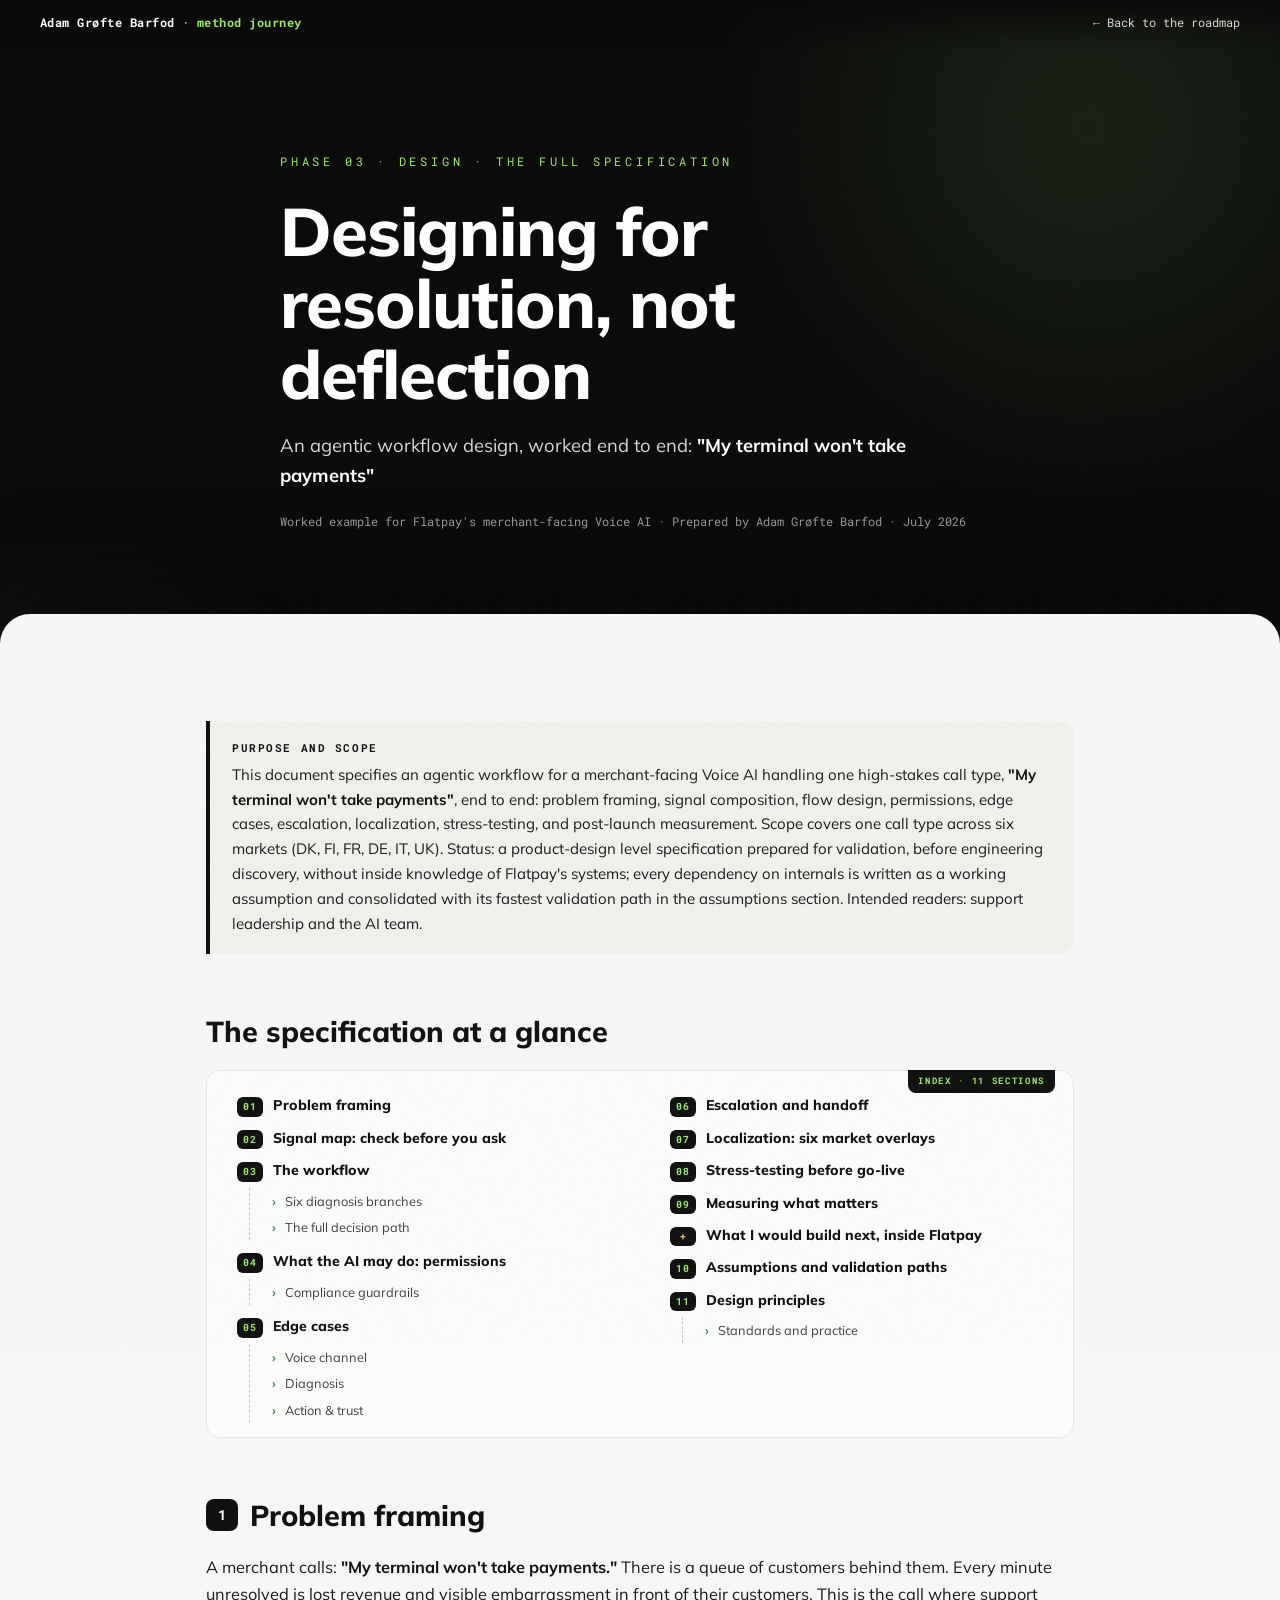
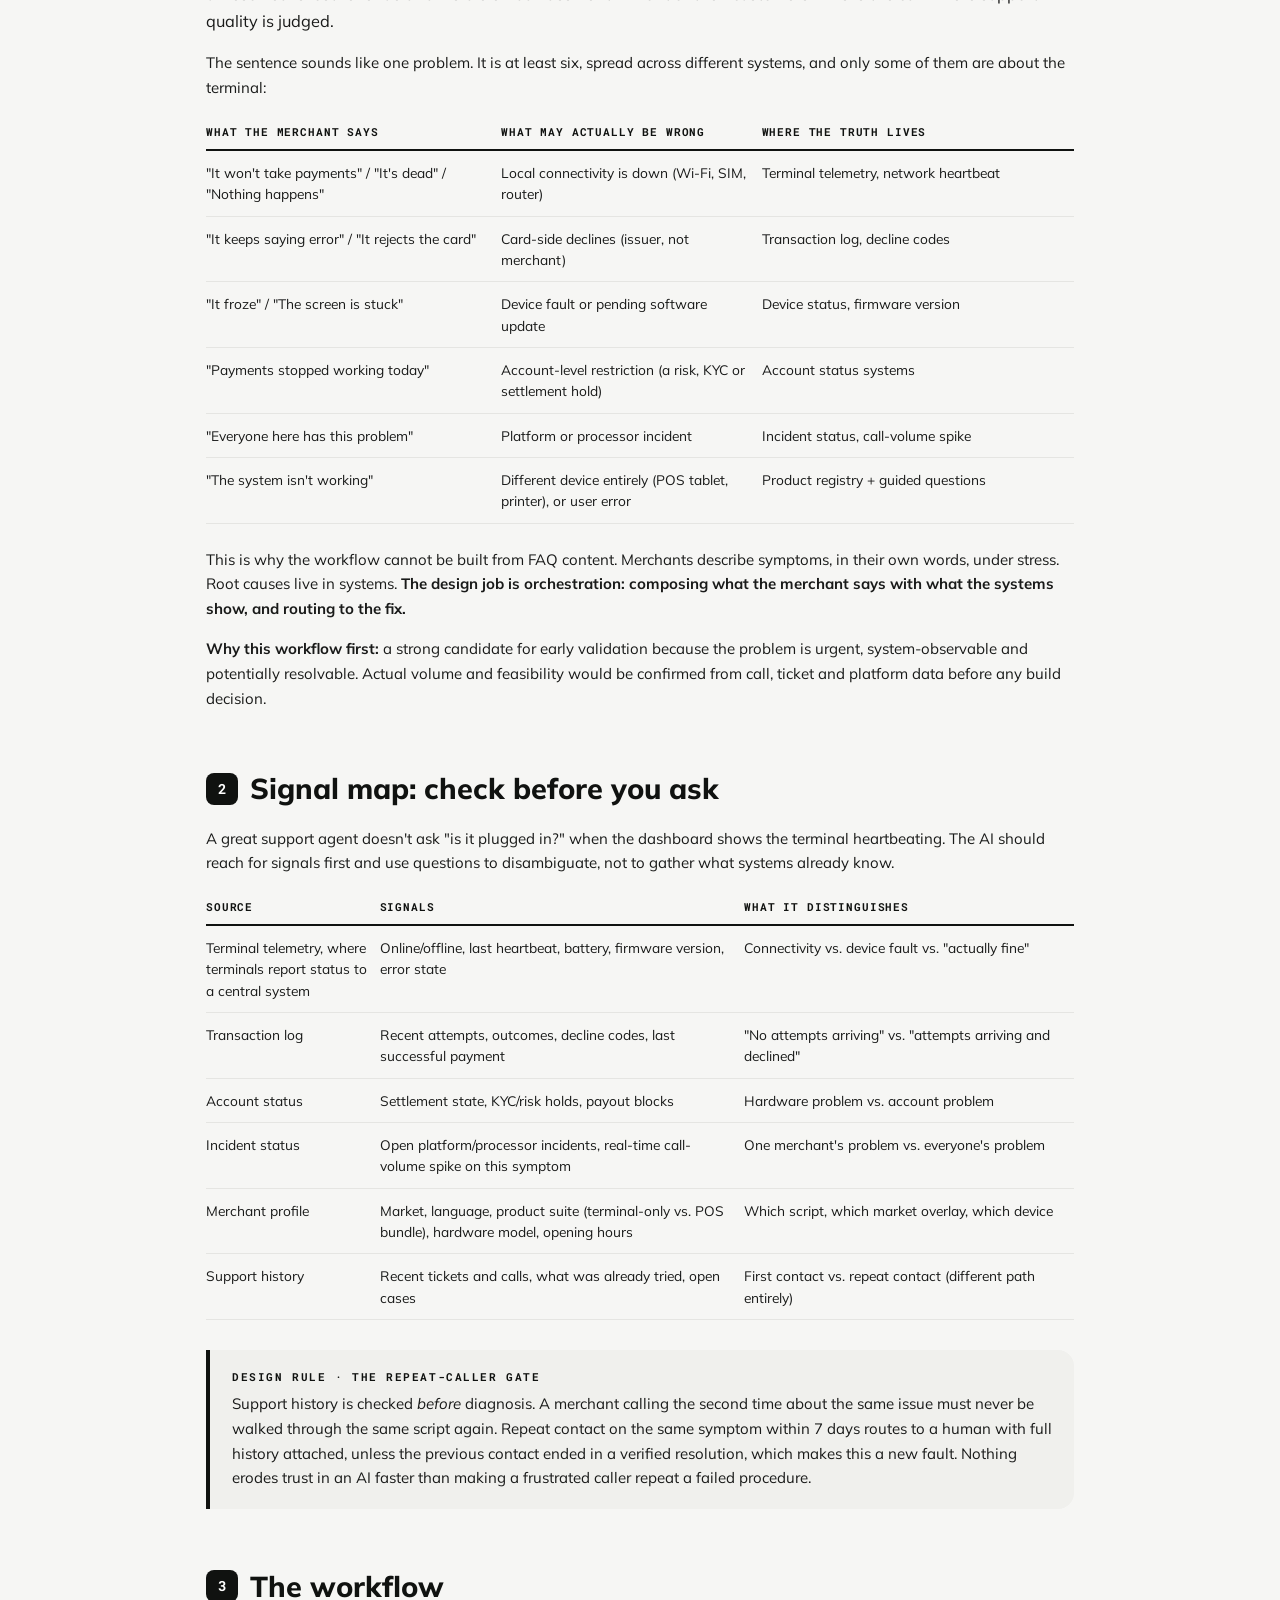
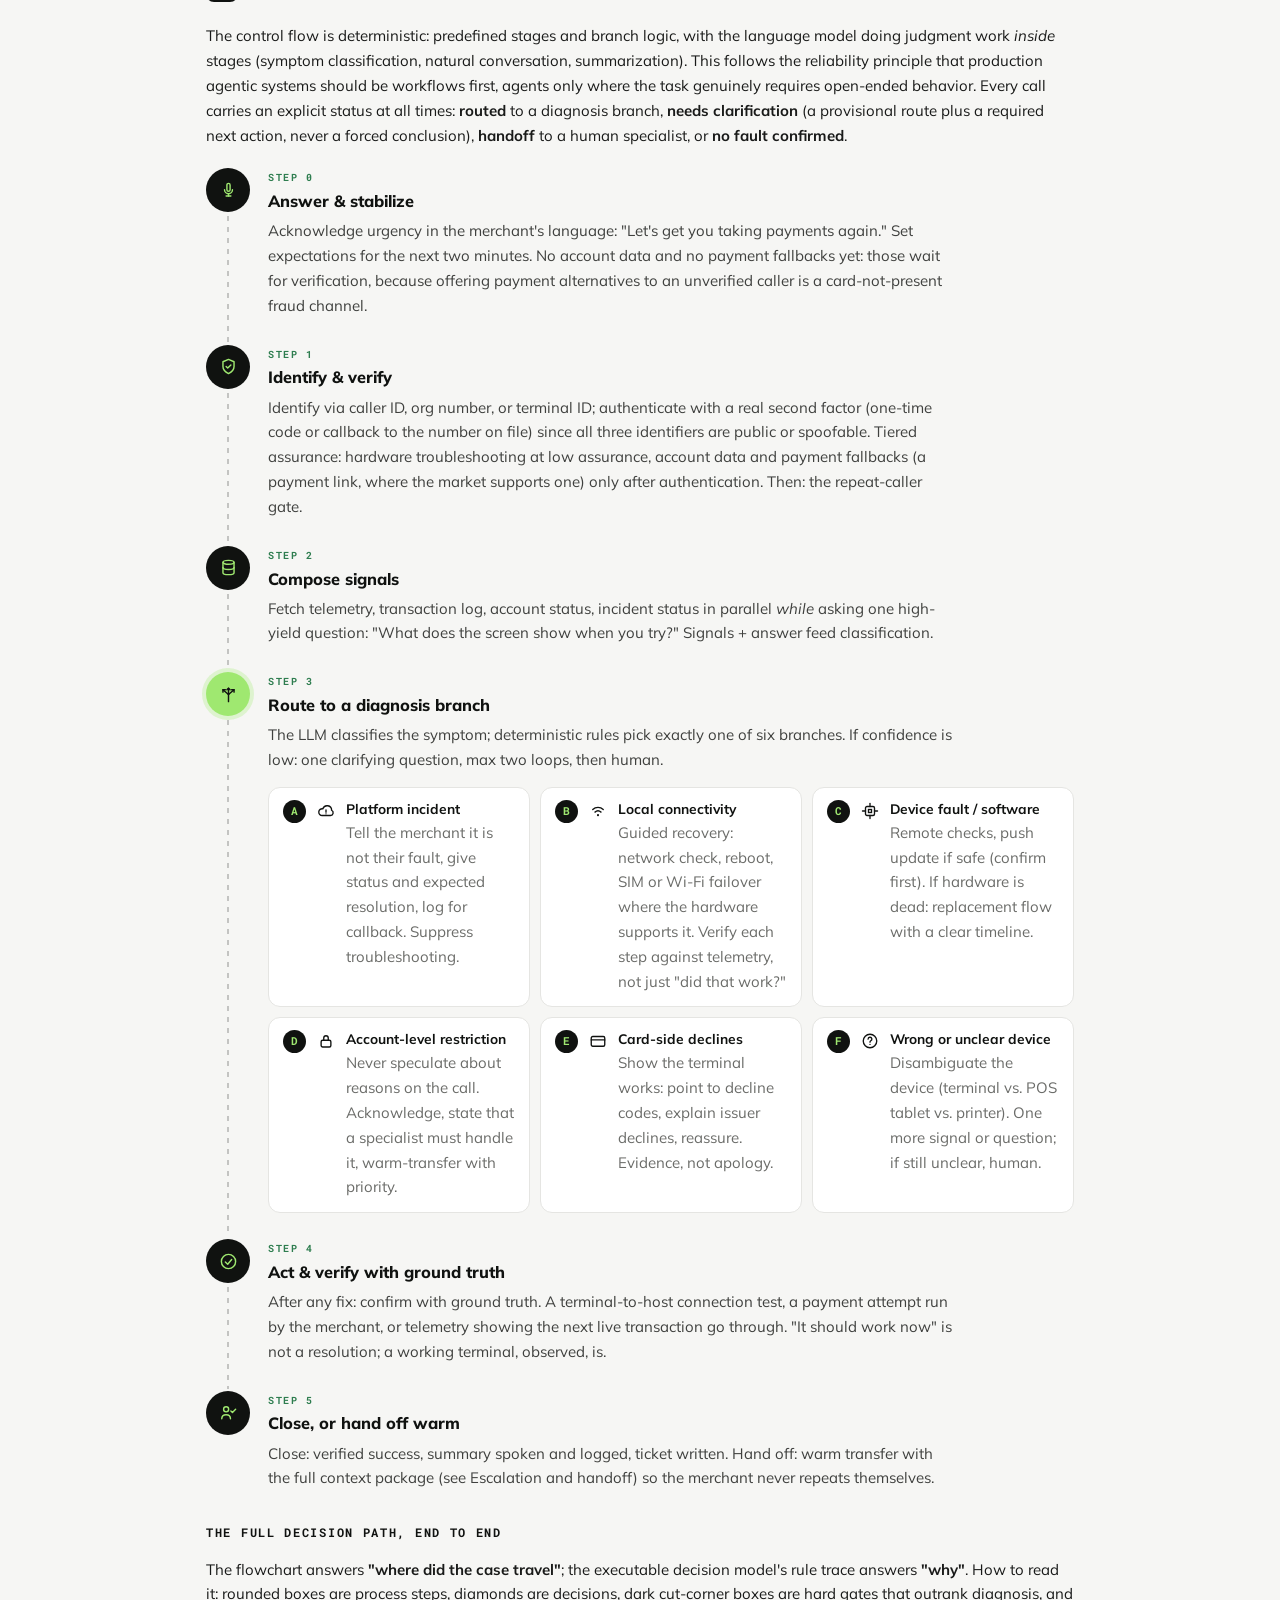
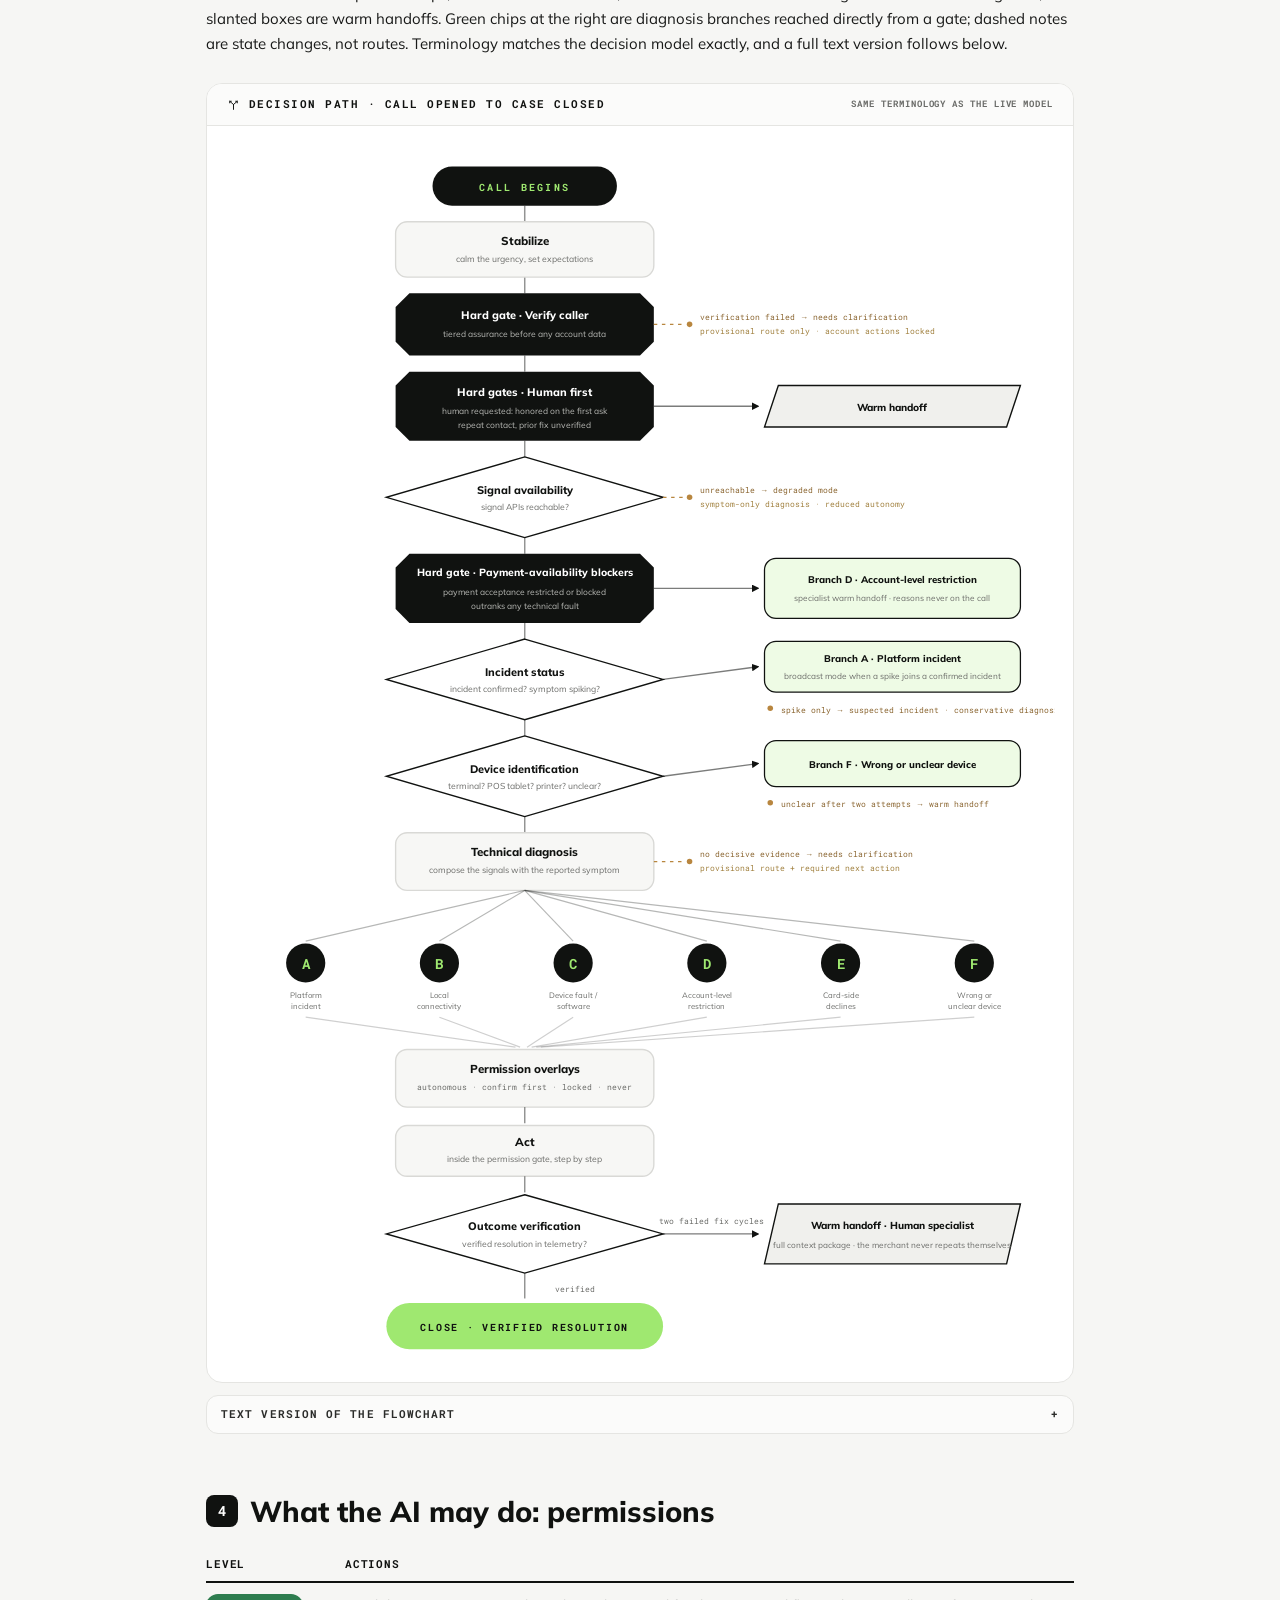
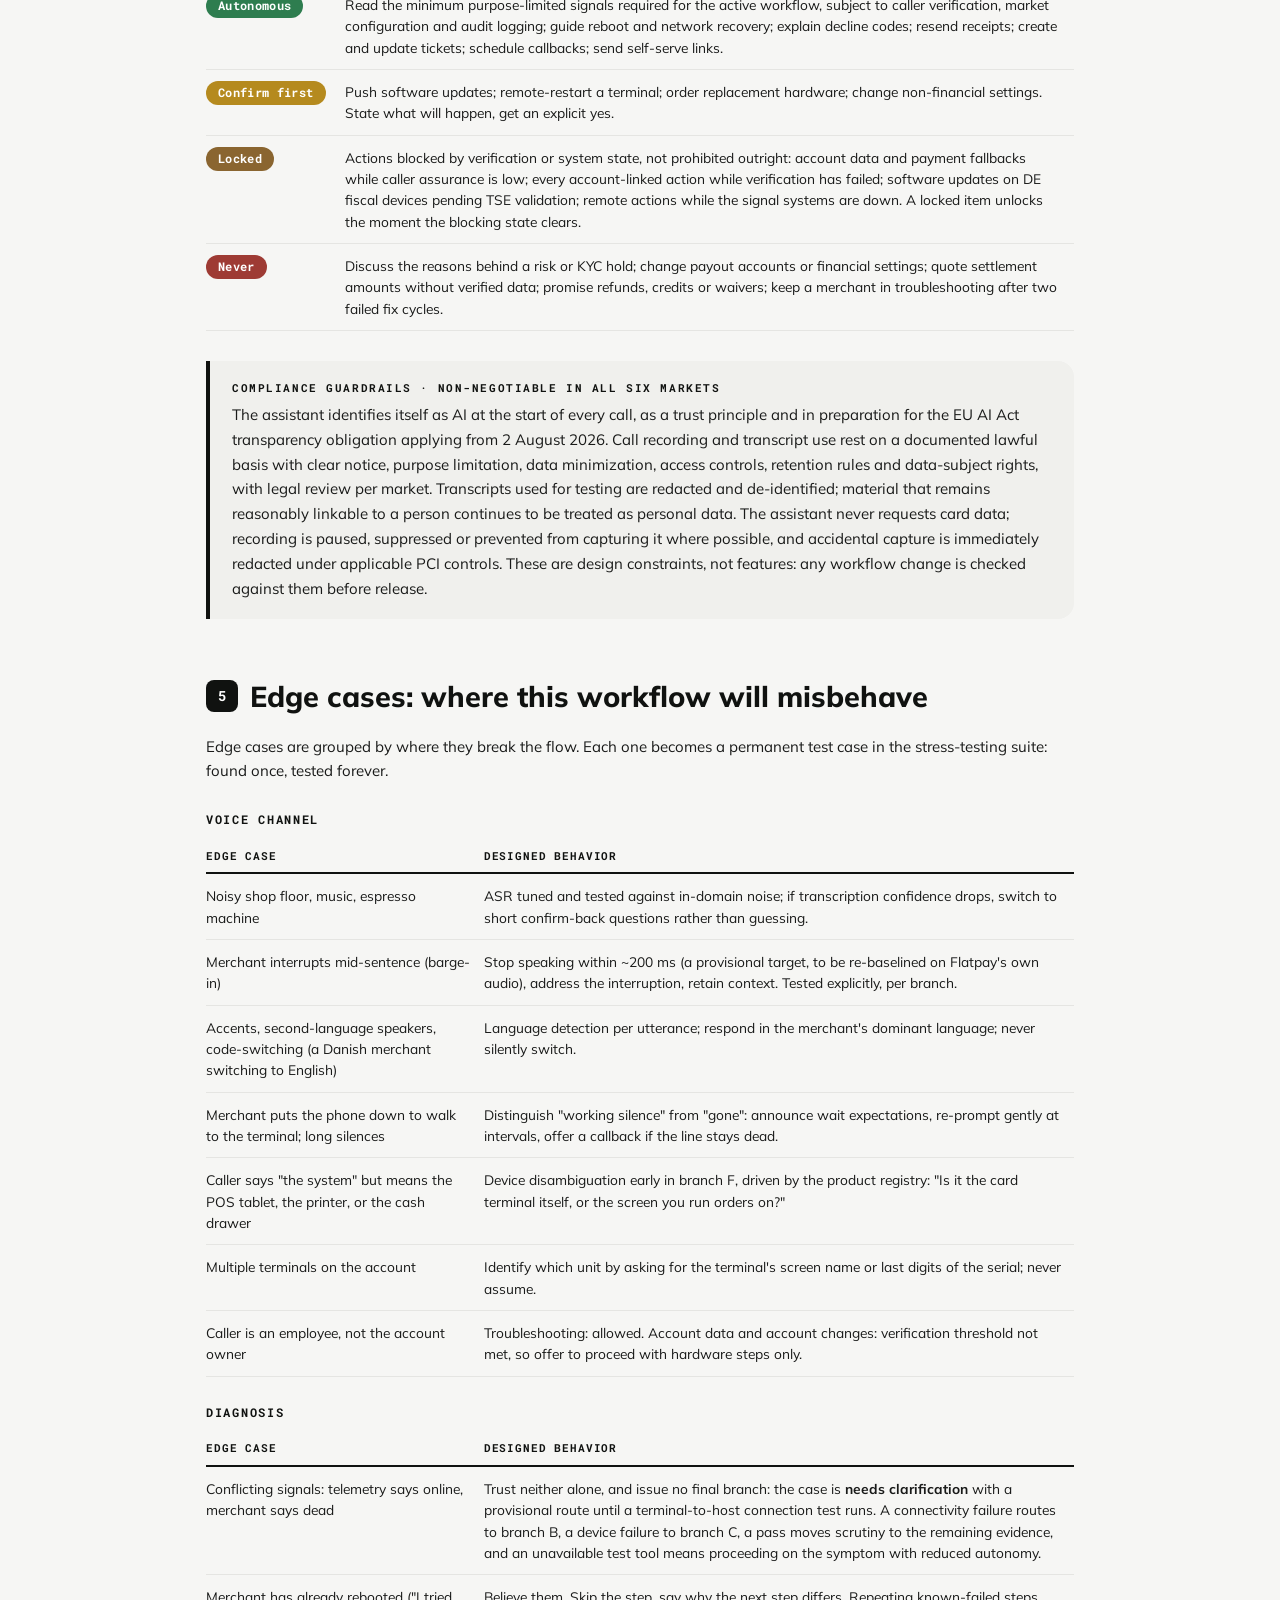
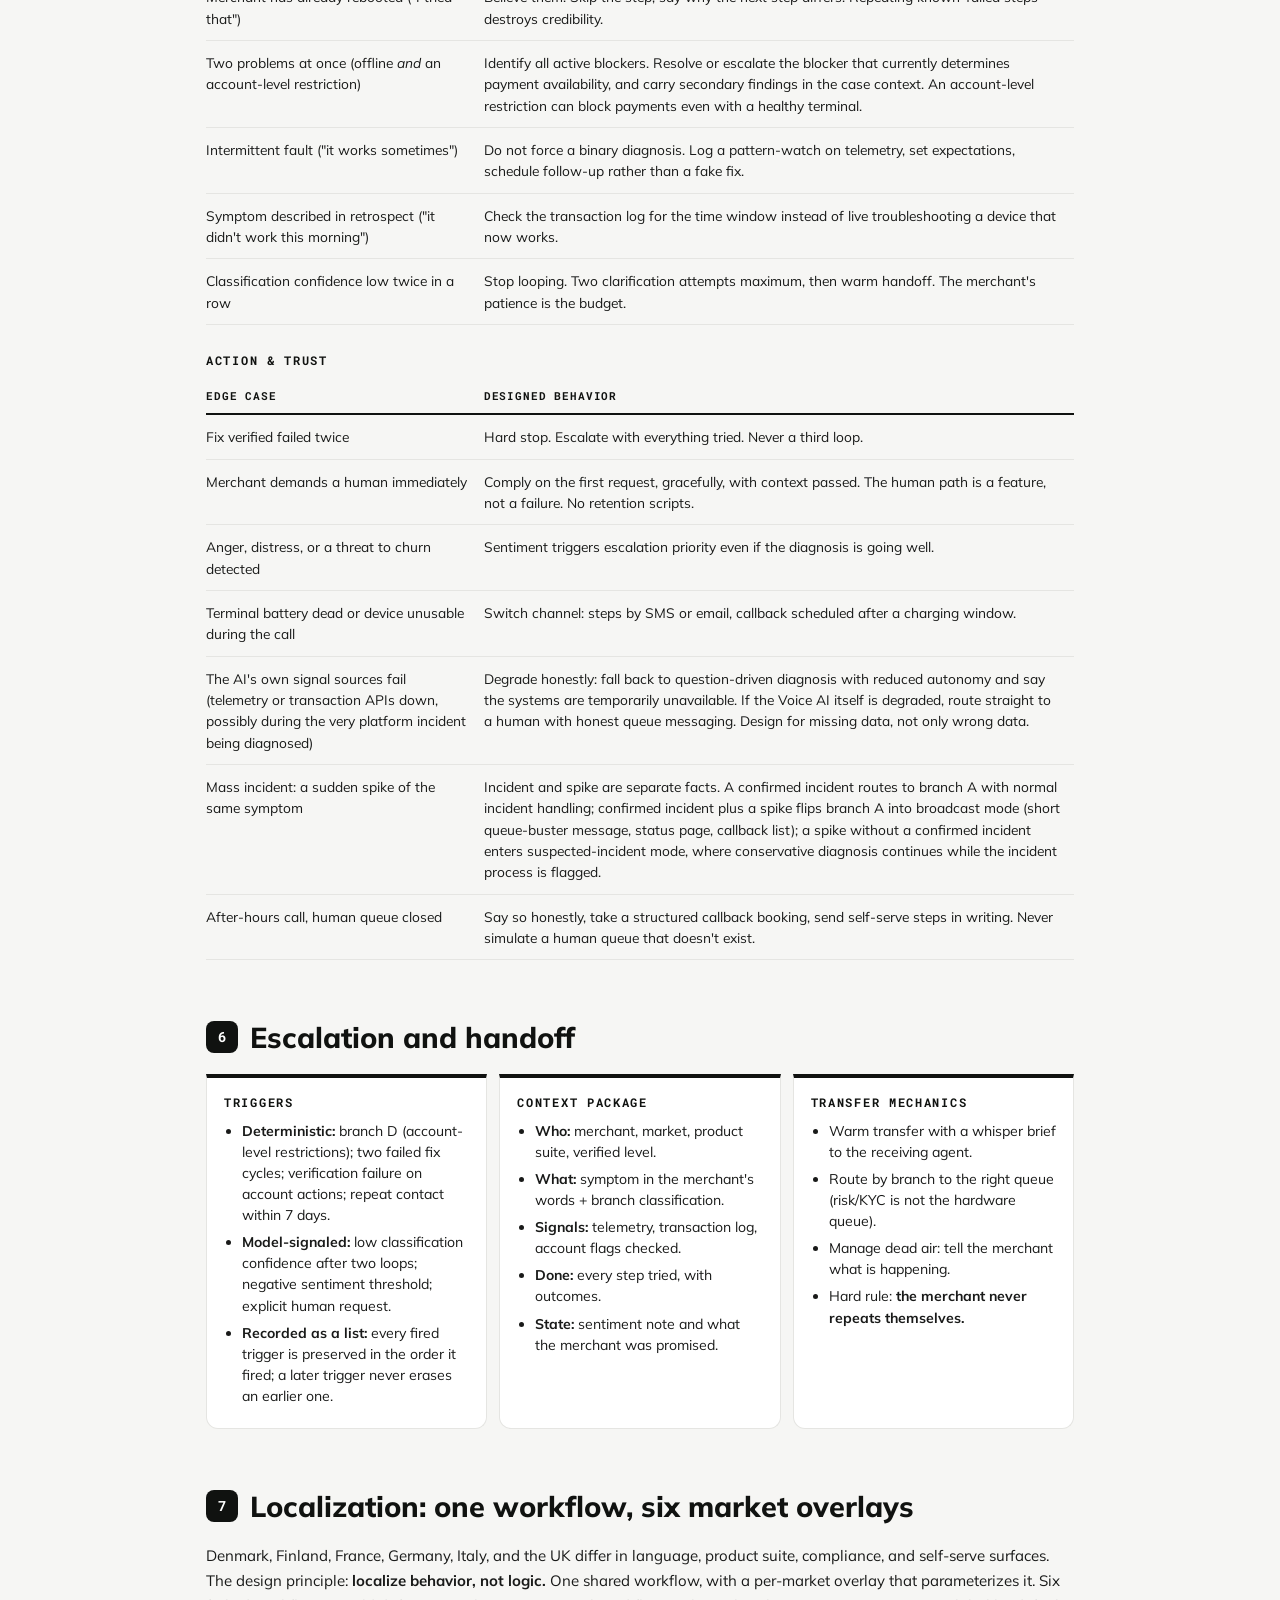
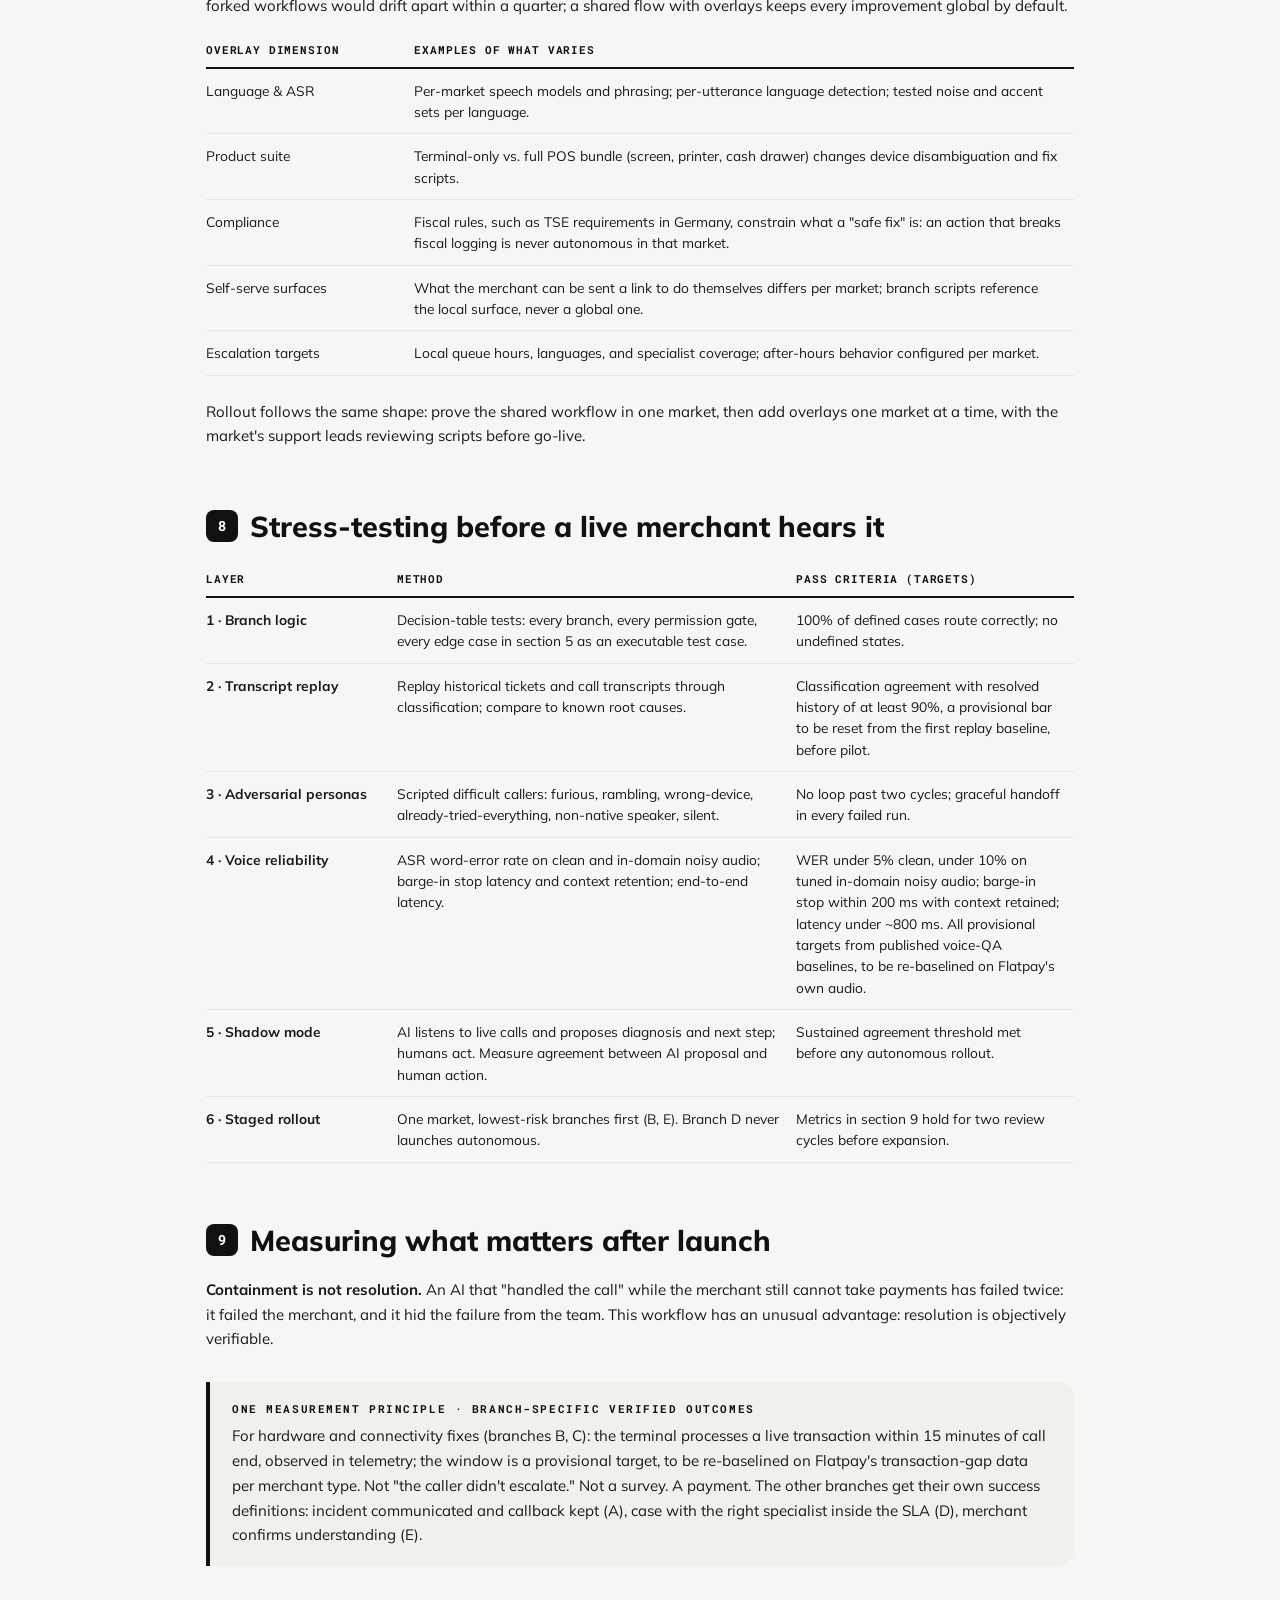
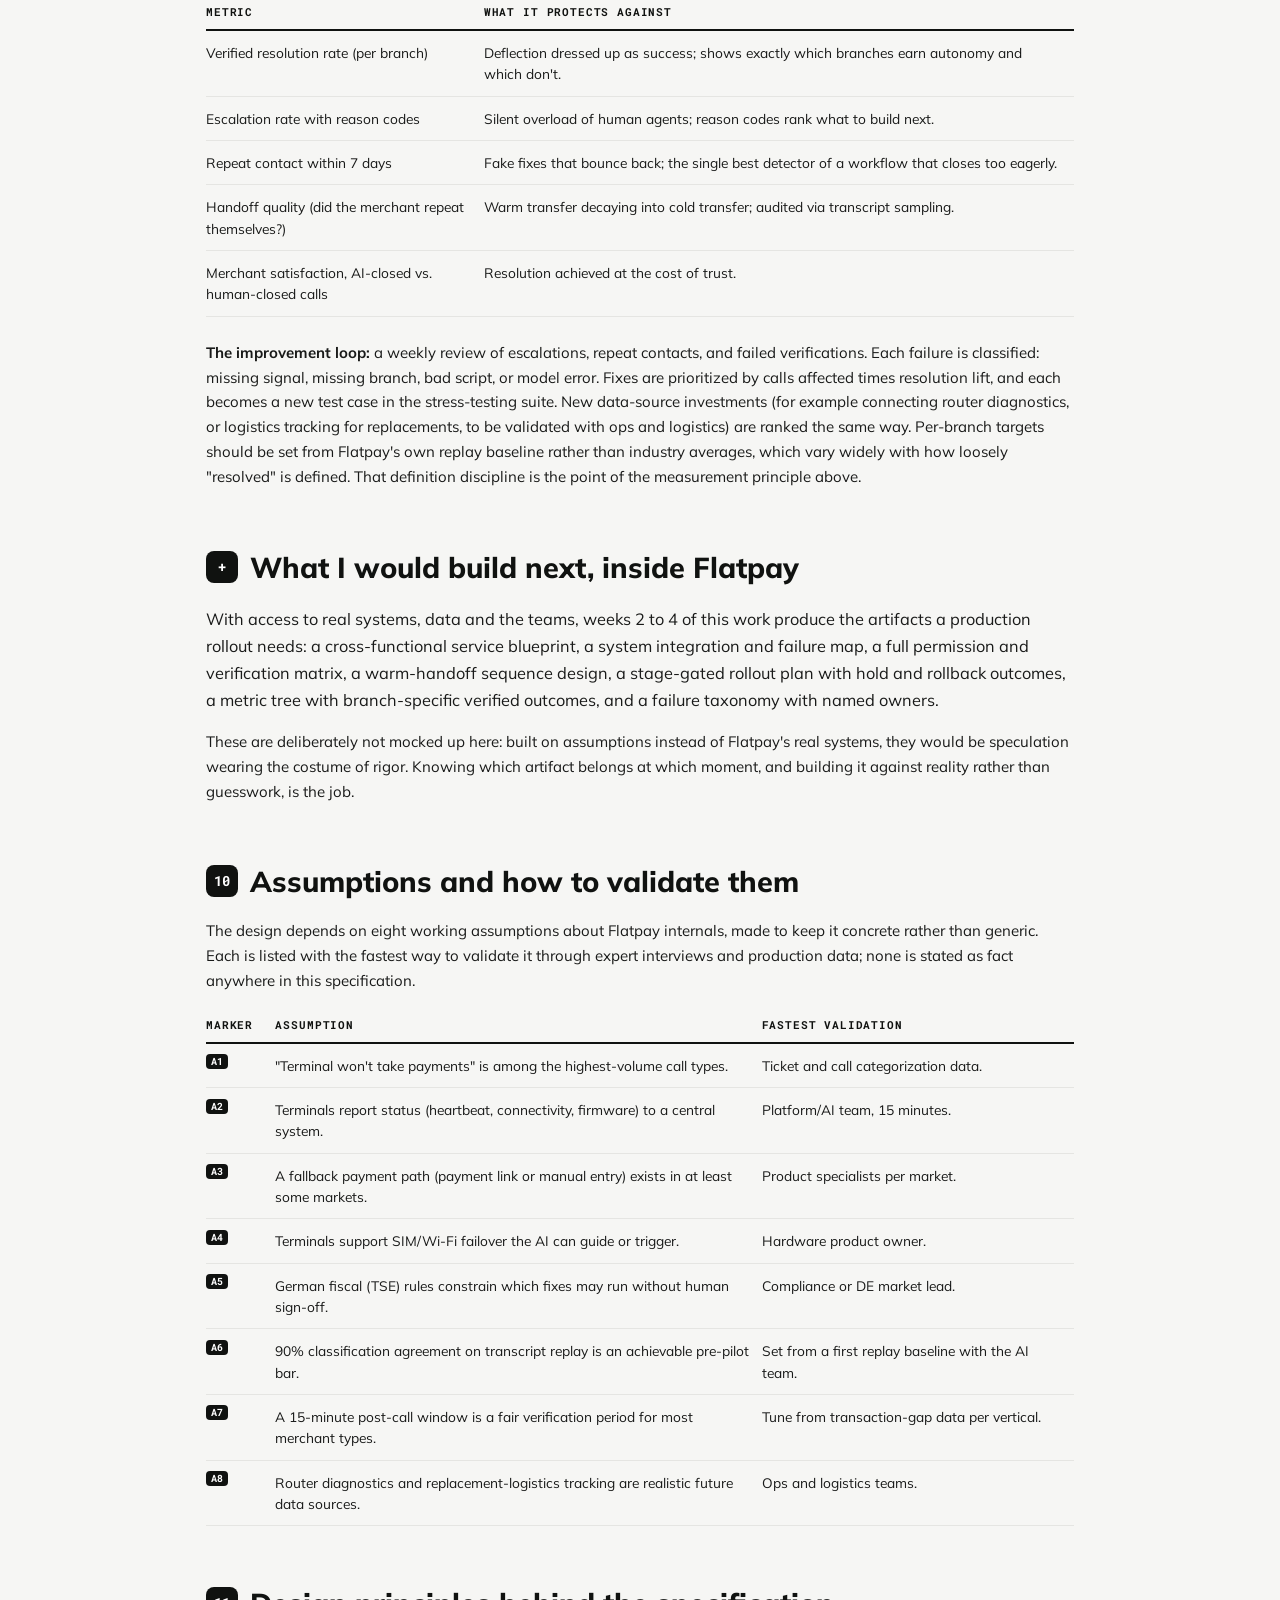
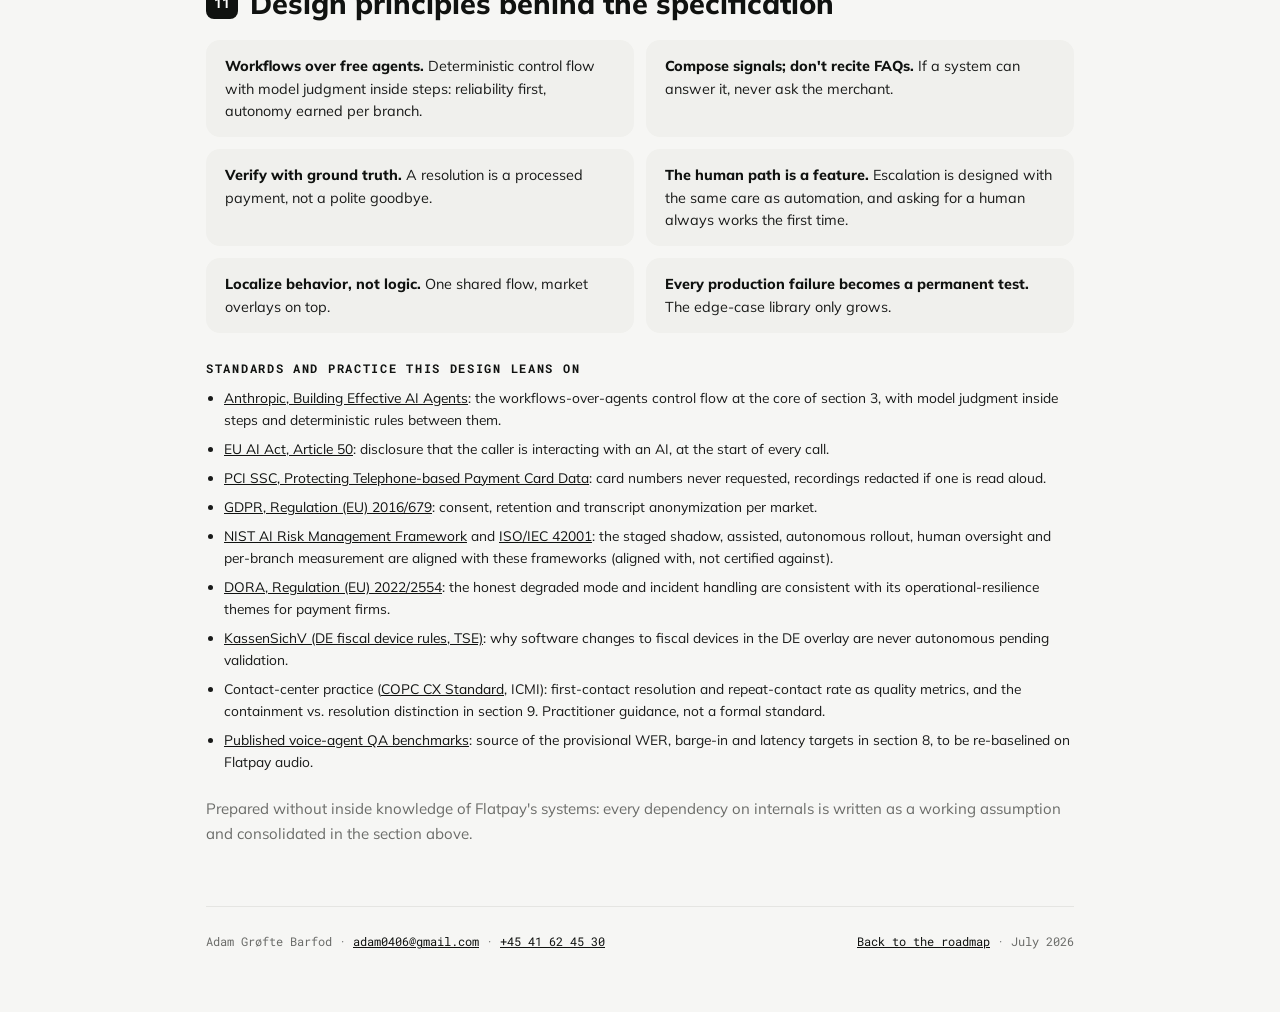
==== commit 1373c54d: "Section 3 becomes an icon journey; flowchart joins the paper theme The step 3 branch tree leaves the" ====
--- a/workflow.html
+++ b/workflow.html
@@ -56,7 +56,7 @@
         <a href="#s3"><span class="toc-num">03</span><span class="toc-t">The workflow</span></a>
         <ol class="toc-sub">
           <li><a href="#s3-branches">Six diagnosis branches</a></li>
-          <li><a href="#s3-path">The canonical decision path</a></li>
+          <li><a href="#s3-path">The full decision path</a></li>
         </ol>
       </li>
       <li>
@@ -127,46 +127,105 @@
   <h2 id="s3"><span class="secnum">3</span>The workflow</h2>
   <p>The control flow is deterministic: predefined stages and branch logic, with the language model doing judgment work <i>inside</i> stages (symptom classification, natural conversation, summarization). This follows the reliability principle that production agentic systems should be workflows first, agents only where the task genuinely requires open-ended behavior. Every call carries an explicit status at all times: <b>routed</b> to a diagnosis branch, <b>needs clarification</b> (a provisional route plus a required next action, never a forced conclusion), <b>handoff</b> to a human specialist, or <b>no fault confirmed</b>.</p>
 
-  <div class="flow">
-    <div class="stage"><b>0 · Answer &amp; stabilize</b><span>Acknowledge urgency in the merchant's language: "Let's get you taking payments again." Set expectations for the next two minutes. No account data and no payment fallbacks yet: those wait for verification, because offering payment alternatives to an unverified caller is a card-not-present fraud channel.</span></div>
-    <div class="arrow">&#9660;</div>
-    <div class="stage"><b>1 · Identify &amp; verify</b><span>Identify via caller ID, org number, or terminal ID; authenticate with a real second factor (one-time code or callback to the number on file) since all three identifiers are public or spoofable. Tiered assurance: hardware troubleshooting at low assurance, account data and payment fallbacks (a payment link, where the market supports one) only after authentication. Then: the repeat-caller gate.</span></div>
-    <div class="arrow">&#9660;</div>
-    <div class="stage"><b>2 · Compose signals</b><span>Fetch telemetry, transaction log, account status, incident status in parallel <i>while</i> asking one high-yield question: "What does the screen show when you try?" Signals + answer feed classification.</span></div>
-    <div class="arrow">&#9660;</div>
-    <div class="stage hl"><b>3 · Route to a diagnosis branch</b><span>LLM classifies the symptom; deterministic rules pick the branch. If confidence is low: one clarifying question, max two loops, then human.</span></div>
-    <div class="arrow">&#9660;</div>
-    <div class="branches" id="s3-branches">
-      <div class="branch"><span class="bl">A</span><b class="t">Platform incident</b><br>Tell the merchant it is not their fault, give status and expected resolution, log for callback. Suppress troubleshooting.</div>
-      <div class="branch"><span class="bl">B</span><b class="t">Local connectivity</b><br>Guided recovery: network check, reboot, SIM or Wi-Fi failover where the hardware supports it. Verify each step against telemetry, not just "did that work?"</div>
-      <div class="branch"><span class="bl">C</span><b class="t">Device fault / software</b><br>Remote checks, push update if safe (confirm first). If hardware is dead: replacement flow with clear timeline.</div>
-      <div class="branch"><span class="bl">D</span><b class="t">Account-level restriction</b><br>Never speculate about reasons on the call. Acknowledge, state that a specialist must handle it, warm-transfer with priority.</div>
-      <div class="branch"><span class="bl">E</span><b class="t">Card-side declines</b><br>Show the terminal works: point to decline codes, explain issuer declines, reassure. Evidence, not apology.</div>
-      <div class="branch"><span class="bl">F</span><b class="t">Ambiguous / other device</b><br>Disambiguate device (terminal vs. POS tablet vs. printer). One more signal or question; if still unclear, human.</div>
-    </div>
-    <div class="arrow">&#9660;</div>
-    <div class="stage"><b>4 · Act &amp; verify with ground truth</b><span>After any fix: confirm with ground truth. A terminal-to-host connection test, a payment attempt run by the merchant, or telemetry showing the next live transaction go through. "It should work now" is not a resolution; a working terminal, observed, is.</span></div>
-    <div class="arrow">&#9660;</div>
-    <div class="stage"><b>5 · Close, or hand off warm</b><span>Close: verified success, summary spoken and logged, ticket written. Hand off: warm transfer with the full context package (see Escalation and handoff) so the merchant never repeats themselves.</span></div>
-  </div>
-
-  <h3 id="s3-path">The canonical decision path, end to end</h3>
-  <p>The flowchart answers <b>"where did the case travel"</b>; the executable decision model's rule trace answers <b>"why"</b>. How to read it: rounded boxes are process steps, diamonds are decisions, cut-corner boxes are hard gates that outrank diagnosis, and slanted boxes are warm handoffs. Chips at the right are diagnosis branches reached directly from a gate; the dashed readouts are state changes, not routes. Terminology matches the decision model exactly, and a full text version follows below.</p>
+  <div class="wfj">
+    <div class="wfj-stage">
+      <span class="wfj-node"><svg aria-hidden="true" focusable="false" width="19" height="19" viewBox="0 0 24 24" fill="none" stroke="currentColor" stroke-width="1.8" stroke-linecap="round"><rect x="10" y="3" width="4" height="10" rx="2"/><path d="M7 11a5 5 0 0 0 10 0"/><line x1="12" y1="16" x2="12" y2="19"/><line x1="9" y1="19" x2="15" y2="19"/></svg></span>
+      <div class="wfj-body">
+        <span class="wfj-k">Step 0</span>
+        <b class="wfj-t">Answer &amp; stabilize</b>
+        <p class="wfj-p">Acknowledge urgency in the merchant's language: "Let's get you taking payments again." Set expectations for the next two minutes. No account data and no payment fallbacks yet: those wait for verification, because offering payment alternatives to an unverified caller is a card-not-present fraud channel.</p>
+      </div>
+    </div>
+    <div class="wfj-stage">
+      <span class="wfj-node"><svg aria-hidden="true" focusable="false" width="19" height="19" viewBox="0 0 24 24" fill="none" stroke="currentColor" stroke-width="1.8" stroke-linecap="round" stroke-linejoin="round"><path d="M12 3l7 3v6c0 4-3 7-7 9-4-2-7-5-7-9V6z"/><polyline points="9 12 11 14 15 10"/></svg></span>
+      <div class="wfj-body">
+        <span class="wfj-k">Step 1</span>
+        <b class="wfj-t">Identify &amp; verify</b>
+        <p class="wfj-p">Identify via caller ID, org number, or terminal ID; authenticate with a real second factor (one-time code or callback to the number on file) since all three identifiers are public or spoofable. Tiered assurance: hardware troubleshooting at low assurance, account data and payment fallbacks (a payment link, where the market supports one) only after authentication. Then: the repeat-caller gate.</p>
+      </div>
+    </div>
+    <div class="wfj-stage">
+      <span class="wfj-node"><svg aria-hidden="true" focusable="false" width="19" height="19" viewBox="0 0 24 24" fill="none" stroke="currentColor" stroke-width="1.8" stroke-linecap="round"><ellipse cx="12" cy="5.5" rx="7" ry="2.5"/><path d="M5 5.5v13c0 1.4 3.1 2.5 7 2.5s7-1.1 7-2.5v-13"/><path d="M5 12c0 1.4 3.1 2.5 7 2.5s7-1.1 7-2.5"/></svg></span>
+      <div class="wfj-body">
+        <span class="wfj-k">Step 2</span>
+        <b class="wfj-t">Compose signals</b>
+        <p class="wfj-p">Fetch telemetry, transaction log, account status, incident status in parallel <i>while</i> asking one high-yield question: "What does the screen show when you try?" Signals + answer feed classification.</p>
+      </div>
+    </div>
+    <div class="wfj-stage wfj-route">
+      <span class="wfj-node"><svg aria-hidden="true" focusable="false" width="19" height="19" viewBox="0 0 24 24" fill="none" stroke="currentColor" stroke-width="1.8" stroke-linecap="round" stroke-linejoin="round"><line x1="12" y1="21" x2="12" y2="12"/><line x1="12" y1="12" x2="5" y2="6"/><line x1="12" y1="12" x2="12" y2="4"/><line x1="12" y1="12" x2="19" y2="6"/><polyline points="5 9 5 6 8 6"/><polyline points="10 6 12 4 14 6"/><polyline points="16 6 19 6 19 9"/></svg></span>
+      <div class="wfj-body">
+        <span class="wfj-k">Step 3</span>
+        <b class="wfj-t">Route to a diagnosis branch</b>
+        <p class="wfj-p">The LLM classifies the symptom; deterministic rules pick exactly one of six branches. If confidence is low: one clarifying question, max two loops, then human.</p>
+        <div class="wfj-branches" id="s3-branches">
+          <div class="wfj-branch">
+            <span class="wfj-badge">A</span>
+            <span class="wfj-bic"><svg aria-hidden="true" focusable="false" width="18" height="18" viewBox="0 0 24 24" fill="none" stroke="currentColor" stroke-width="1.8" stroke-linecap="round"><path d="M7 18a4.5 4.5 0 1 1 .8-8.9A6 6 0 0 1 19.5 11 3.7 3.7 0 0 1 18 18H7z"/><line x1="12" y1="10.5" x2="12" y2="13.5"/><circle cx="12" cy="15.8" r="0.9" fill="currentColor" stroke="none"/></svg></span>
+            <div><b>Platform incident</b><p>Tell the merchant it is not their fault, give status and expected resolution, log for callback. Suppress troubleshooting.</p></div>
+          </div>
+          <div class="wfj-branch">
+            <span class="wfj-badge">B</span>
+            <span class="wfj-bic"><svg aria-hidden="true" focusable="false" width="18" height="18" viewBox="0 0 24 24" fill="none" stroke="currentColor" stroke-width="1.8" stroke-linecap="round"><path d="M5 10a10 10 0 0 1 14 0"/><path d="M8 13.5a6 6 0 0 1 8 0"/><circle cx="12" cy="17.5" r="1.4" fill="currentColor" stroke="none"/></svg></span>
+            <div><b>Local connectivity</b><p>Guided recovery: network check, reboot, SIM or Wi-Fi failover where the hardware supports it. Verify each step against telemetry, not just "did that work?"</p></div>
+          </div>
+          <div class="wfj-branch">
+            <span class="wfj-badge">C</span>
+            <span class="wfj-bic"><svg aria-hidden="true" focusable="false" width="18" height="18" viewBox="0 0 24 24" fill="none" stroke="currentColor" stroke-width="1.8" stroke-linecap="round"><rect x="6" y="6" width="12" height="12" rx="2"/><rect x="10" y="10" width="4" height="4"/><line x1="12" y1="2" x2="12" y2="6"/><line x1="12" y1="18" x2="12" y2="22"/><line x1="2" y1="12" x2="6" y2="12"/><line x1="18" y1="12" x2="22" y2="12"/></svg></span>
+            <div><b>Device fault / software</b><p>Remote checks, push update if safe (confirm first). If hardware is dead: replacement flow with a clear timeline.</p></div>
+          </div>
+          <div class="wfj-branch">
+            <span class="wfj-badge">D</span>
+            <span class="wfj-bic"><svg aria-hidden="true" focusable="false" width="18" height="18" viewBox="0 0 24 24" fill="none" stroke="currentColor" stroke-width="1.8" stroke-linecap="round"><rect x="5.5" y="11" width="13" height="9" rx="2"/><path d="M9 11V8a3 3 0 0 1 6 0v3"/></svg></span>
+            <div><b>Account-level restriction</b><p>Never speculate about reasons on the call. Acknowledge, state that a specialist must handle it, warm-transfer with priority.</p></div>
+          </div>
+          <div class="wfj-branch">
+            <span class="wfj-badge">E</span>
+            <span class="wfj-bic"><svg aria-hidden="true" focusable="false" width="18" height="18" viewBox="0 0 24 24" fill="none" stroke="currentColor" stroke-width="1.8" stroke-linecap="round"><rect x="3" y="6" width="18" height="13" rx="2"/><line x1="3" y1="10.5" x2="21" y2="10.5"/></svg></span>
+            <div><b>Card-side declines</b><p>Show the terminal works: point to decline codes, explain issuer declines, reassure. Evidence, not apology.</p></div>
+          </div>
+          <div class="wfj-branch">
+            <span class="wfj-badge">F</span>
+            <span class="wfj-bic"><svg aria-hidden="true" focusable="false" width="18" height="18" viewBox="0 0 24 24" fill="none" stroke="currentColor" stroke-width="1.8" stroke-linecap="round"><circle cx="12" cy="12" r="9"/><path d="M9.5 9.5a2.5 2.5 0 1 1 3.4 2.3c-.8.3-.9 1-.9 1.7"/><circle cx="12" cy="16.5" r="0.9" fill="currentColor" stroke="none"/></svg></span>
+            <div><b>Wrong or unclear device</b><p>Disambiguate the device (terminal vs. POS tablet vs. printer). One more signal or question; if still unclear, human.</p></div>
+          </div>
+        </div>
+      </div>
+    </div>
+    <div class="wfj-stage">
+      <span class="wfj-node"><svg aria-hidden="true" focusable="false" width="19" height="19" viewBox="0 0 24 24" fill="none" stroke="currentColor" stroke-width="1.8" stroke-linecap="round" stroke-linejoin="round"><circle cx="12" cy="12" r="9"/><polyline points="8 12.5 11 15.5 16 9.5"/></svg></span>
+      <div class="wfj-body">
+        <span class="wfj-k">Step 4</span>
+        <b class="wfj-t">Act &amp; verify with ground truth</b>
+        <p class="wfj-p">After any fix: confirm with ground truth. A terminal-to-host connection test, a payment attempt run by the merchant, or telemetry showing the next live transaction go through. "It should work now" is not a resolution; a working terminal, observed, is.</p>
+      </div>
+    </div>
+    <div class="wfj-stage">
+      <span class="wfj-node"><svg aria-hidden="true" focusable="false" width="19" height="19" viewBox="0 0 24 24" fill="none" stroke="currentColor" stroke-width="1.8" stroke-linecap="round" stroke-linejoin="round"><circle cx="9" cy="8" r="3.2"/><path d="M3.5 20c0-3.3 2.4-5.2 5.5-5.2s5.5 1.9 5.5 5.2"/><polyline points="15 10 17 12 21 8"/></svg></span>
+      <div class="wfj-body">
+        <span class="wfj-k">Step 5</span>
+        <b class="wfj-t">Close, or hand off warm</b>
+        <p class="wfj-p">Close: verified success, summary spoken and logged, ticket written. Hand off: warm transfer with the full context package (see Escalation and handoff) so the merchant never repeats themselves.</p>
+      </div>
+    </div>
+  </div>
+
+  <h3 id="s3-path">The full decision path, end to end</h3>
+  <p>The flowchart answers <b>"where did the case travel"</b>; the executable decision model's rule trace answers <b>"why"</b>. How to read it: rounded boxes are process steps, diamonds are decisions, dark cut-corner boxes are hard gates that outrank diagnosis, and slanted boxes are warm handoffs. Green chips at the right are diagnosis branches reached directly from a gate; dashed notes are state changes, not routes. Terminology matches the decision model exactly, and a full text version follows below.</p>
   <div class="fc-panel">
     <div class="fc-head">
       <svg aria-hidden="true" focusable="false" width="13" height="13" viewBox="0 0 24 24" fill="none" stroke="currentColor" stroke-width="1.8" stroke-linecap="round" stroke-linejoin="round"><line x1="12" y1="21" x2="12" y2="12"/><line x1="12" y1="12" x2="5" y2="6"/><line x1="12" y1="12" x2="19" y2="6"/><polyline points="5 9 5 6 8 6"/><polyline points="16 6 19 6 19 9"/></svg>
-      Decision path · canonical route
+      Decision path · call opened to case closed
       <span>same terminology as the live model</span>
     </div>
     <div class="fc-body">
-      <svg viewBox="0 0 720 1060" role="img" aria-label="Flowchart of the canonical decision path from call begins to close or warm handoff; a full text version follows below" xmlns="http://www.w3.org/2000/svg">
+      <svg viewBox="0 0 720 1060" role="img" aria-label="Flowchart of the full decision path from call begins to close or warm handoff; a full text version follows below" xmlns="http://www.w3.org/2000/svg">
         <defs>
-          <marker id="fcxA" viewBox="0 0 10 10" refX="7.5" refY="5" markerWidth="5.5" markerHeight="5.5" orient="auto-start-reverse"><path d="M0 0L10 5L0 10z" fill="#9fe870"/></marker>
-          <marker id="fcxAb" viewBox="0 0 10 10" refX="7.5" refY="5" markerWidth="5.5" markerHeight="5.5" orient="auto-start-reverse"><path d="M0 0L10 5L0 10z" fill="#9fd0f0"/></marker>
+          <marker id="fcxA" viewBox="0 0 10 10" refX="7.5" refY="5" markerWidth="5.5" markerHeight="5.5" orient="auto-start-reverse"><path d="M0 0L10 5L0 10z" fill="#101210"/></marker>
         </defs>
 
         <!-- trunk segments (drawn first, nodes paint on top) -->
-        <g stroke="rgba(159,232,112,0.45)" stroke-width="1.4" fill="none">
+        <g stroke="rgba(16,18,16,0.45)" stroke-width="1.3" fill="none">
           <line x1="260" y1="50" x2="260" y2="64"/>
           <line x1="260" y1="112" x2="260" y2="126"/>
           <line x1="260" y1="180" x2="260" y2="194"/>
@@ -177,84 +236,85 @@
           <line x1="260" y1="580" x2="260" y2="594"/>
           <line x1="260" y1="976" x2="260" y2="998"/>
         </g>
+
         <!-- call begins -->
-        <rect x="180" y="16" width="160" height="34" rx="17" fill="#101211" stroke="rgba(159,232,112,0.7)" stroke-width="1.4"/>
+        <rect x="180" y="16" width="160" height="34" rx="17" fill="#101210"/>
         <text x="260" y="37" text-anchor="middle" font-family="Roboto Mono" font-size="9" font-weight="700" letter-spacing="2" fill="#9fe870">CALL BEGINS</text>
 
         <!-- stabilize -->
-        <rect x="148" y="64" width="224" height="48" rx="10" fill="#171b12" stroke="rgba(159,232,112,0.4)" stroke-width="1.2"/>
-        <text x="260" y="84" text-anchor="middle" font-family="Mulish" font-size="10" font-weight="800" fill="#ffffff">Stabilize</text>
-        <text x="260" y="99" text-anchor="middle" font-family="Mulish" font-size="7.5" fill="#a9aba7">calm the urgency, set expectations</text>
+        <rect x="148" y="64" width="224" height="48" rx="10" fill="#f7f7f5" stroke="#d9d9d6" stroke-width="1.2"/>
+        <text x="260" y="84" text-anchor="middle" font-family="Mulish" font-size="10" font-weight="800" fill="#101210">Stabilize</text>
+        <text x="260" y="99" text-anchor="middle" font-family="Mulish" font-size="7.5" fill="#6b6c69">calm the urgency, set expectations</text>
 
         <!-- verify caller (hard gate) -->
-        <polygon points="160,126 360,126 372,138 372,168 360,180 160,180 148,168 148,138" fill="#1b2412" stroke="rgba(159,232,112,0.75)" stroke-width="1.3"/>
+        <polygon points="160,126 360,126 372,138 372,168 360,180 160,180 148,168 148,138" fill="#101210"/>
         <text x="260" y="148" text-anchor="middle" font-family="Mulish" font-size="9.5" font-weight="800" fill="#ffffff">Hard gate · Verify caller</text>
-        <text x="260" y="164" text-anchor="middle" font-family="Mulish" font-size="7.4" fill="#d6d6d3">tiered assurance before any account data</text>
-        <line x1="372" y1="153" x2="398" y2="153" stroke="#f0c66a" stroke-width="1.1" stroke-dasharray="3 4"/>
-        <circle cx="403" cy="153" r="2.4" fill="#f0c66a"/>
-        <text x="412" y="149" font-family="Roboto Mono" font-size="7" fill="#f0c66a">verification failed &#8594; needs clarification</text>
-        <text x="412" y="161" font-family="Roboto Mono" font-size="7" fill="rgba(240,198,106,0.7)">provisional route only · account actions locked</text>
+        <text x="260" y="164" text-anchor="middle" font-family="Mulish" font-size="7.4" fill="#b9bab6">tiered assurance before any account data</text>
+        <line x1="372" y1="153" x2="398" y2="153" stroke="#b8863f" stroke-width="1.1" stroke-dasharray="3 4"/>
+        <circle cx="403" cy="153" r="2.4" fill="#b8863f"/>
+        <text x="412" y="149" font-family="Roboto Mono" font-size="7" fill="#8a6530">verification failed &#8594; needs clarification</text>
+        <text x="412" y="161" font-family="Roboto Mono" font-size="7" fill="#a1803f">provisional route only · account actions locked</text>
 
         <!-- human gates -->
-        <polygon points="160,194 360,194 372,206 372,242 360,254 160,254 148,242 148,206" fill="#1b2412" stroke="rgba(159,232,112,0.75)" stroke-width="1.3"/>
+        <polygon points="160,194 360,194 372,206 372,242 360,254 160,254 148,242 148,206" fill="#101210"/>
         <text x="260" y="215" text-anchor="middle" font-family="Mulish" font-size="9.5" font-weight="800" fill="#ffffff">Hard gates · Human first</text>
-        <text x="260" y="231" text-anchor="middle" font-family="Mulish" font-size="7.4" fill="#d6d6d3">human requested: honored on the first ask</text>
-        <text x="260" y="243" text-anchor="middle" font-family="Mulish" font-size="7.4" fill="#d6d6d3">repeat contact, prior fix unverified</text>
-        <line x1="372" y1="224" x2="462" y2="224" stroke="#9fd0f0" stroke-width="1.2" marker-end="url(#fcxAb)"/>
-        <polygon points="480,206 690,206 678,242 468,242" fill="#10161a" stroke="#9fd0f0" stroke-width="1.3"/>
-        <text x="579" y="228" text-anchor="middle" font-family="Mulish" font-size="8.8" font-weight="800" fill="#9fd0f0">Warm handoff</text>
+        <text x="260" y="231" text-anchor="middle" font-family="Mulish" font-size="7.4" fill="#b9bab6">human requested: honored on the first ask</text>
+        <text x="260" y="243" text-anchor="middle" font-family="Mulish" font-size="7.4" fill="#b9bab6">repeat contact, prior fix unverified</text>
+        <line x1="372" y1="224" x2="462" y2="224" stroke="rgba(16,18,16,0.55)" stroke-width="1.2" marker-end="url(#fcxA)"/>
+        <polygon points="480,206 690,206 678,242 468,242" fill="#f0f0ed" stroke="#101210" stroke-width="1.2"/>
+        <text x="579" y="228" text-anchor="middle" font-family="Mulish" font-size="8.8" font-weight="800" fill="#101210">Warm handoff</text>
 
         <!-- signal availability -->
-        <polygon points="260,268 380,303 260,338 140,303" fill="#101211" stroke="rgba(255,255,255,0.55)" stroke-width="1.2"/>
-        <text x="260" y="300" text-anchor="middle" font-family="Mulish" font-size="9.5" font-weight="800" fill="#ffffff">Signal availability</text>
-        <text x="260" y="314" text-anchor="middle" font-family="Mulish" font-size="7.5" fill="#a9aba7">signal APIs reachable?</text>
-        <line x1="380" y1="303" x2="398" y2="303" stroke="#f0c66a" stroke-width="1.1" stroke-dasharray="3 4"/>
-        <circle cx="403" cy="303" r="2.4" fill="#f0c66a"/>
-        <text x="412" y="299" font-family="Roboto Mono" font-size="7" fill="#f0c66a">unreachable &#8594; degraded mode</text>
-        <text x="412" y="311" font-family="Roboto Mono" font-size="7" fill="rgba(240,198,106,0.7)">symptom-only diagnosis · reduced autonomy</text>
+        <polygon points="260,268 380,303 260,338 140,303" fill="#ffffff" stroke="#101210" stroke-width="1.2"/>
+        <text x="260" y="300" text-anchor="middle" font-family="Mulish" font-size="9.5" font-weight="800" fill="#101210">Signal availability</text>
+        <text x="260" y="314" text-anchor="middle" font-family="Mulish" font-size="7.5" fill="#6b6c69">signal APIs reachable?</text>
+        <line x1="380" y1="303" x2="398" y2="303" stroke="#b8863f" stroke-width="1.1" stroke-dasharray="3 4"/>
+        <circle cx="403" cy="303" r="2.4" fill="#b8863f"/>
+        <text x="412" y="299" font-family="Roboto Mono" font-size="7" fill="#8a6530">unreachable &#8594; degraded mode</text>
+        <text x="412" y="311" font-family="Roboto Mono" font-size="7" fill="#a1803f">symptom-only diagnosis · reduced autonomy</text>
 
         <!-- payment-availability blockers -->
-        <polygon points="160,352 360,352 372,364 372,400 360,412 160,412 148,400 148,364" fill="#1b2412" stroke="rgba(159,232,112,0.75)" stroke-width="1.3"/>
+        <polygon points="160,352 360,352 372,364 372,400 360,412 160,412 148,400 148,364" fill="#101210"/>
         <text x="260" y="371" text-anchor="middle" font-family="Mulish" font-size="9" font-weight="800" fill="#ffffff">Hard gate · Payment-availability blockers</text>
-        <text x="260" y="388" text-anchor="middle" font-family="Mulish" font-size="7.4" fill="#d6d6d3">payment acceptance restricted or blocked</text>
-        <text x="260" y="400" text-anchor="middle" font-family="Mulish" font-size="7.4" fill="#d6d6d3">outranks any technical fault</text>
-        <line x1="372" y1="382" x2="462" y2="382" stroke="rgba(159,232,112,0.8)" stroke-width="1.2" marker-end="url(#fcxA)"/>
-        <rect x="468" y="356" width="222" height="52" rx="10" fill="#14170f" stroke="rgba(159,232,112,0.65)" stroke-width="1.2"/>
-        <text x="579" y="377" text-anchor="middle" font-family="Mulish" font-size="8.4" font-weight="800" fill="#9fe870">Branch D · Account-level restriction</text>
-        <text x="579" y="393" text-anchor="middle" font-family="Mulish" font-size="7.2" fill="#a9aba7">specialist warm handoff · reasons never on the call</text>
+        <text x="260" y="388" text-anchor="middle" font-family="Mulish" font-size="7.4" fill="#b9bab6">payment acceptance restricted or blocked</text>
+        <text x="260" y="400" text-anchor="middle" font-family="Mulish" font-size="7.4" fill="#b9bab6">outranks any technical fault</text>
+        <line x1="372" y1="382" x2="462" y2="382" stroke="rgba(16,18,16,0.55)" stroke-width="1.2" marker-end="url(#fcxA)"/>
+        <rect x="468" y="356" width="222" height="52" rx="10" fill="rgba(159,232,112,0.18)" stroke="#101210" stroke-width="1.1"/>
+        <text x="579" y="377" text-anchor="middle" font-family="Mulish" font-size="8.4" font-weight="800" fill="#101210">Branch D · Account-level restriction</text>
+        <text x="579" y="393" text-anchor="middle" font-family="Mulish" font-size="7.2" fill="#6b6c69">specialist warm handoff · reasons never on the call</text>
 
         <!-- incident status -->
-        <polygon points="260,426 380,461 260,496 140,461" fill="#101211" stroke="rgba(255,255,255,0.55)" stroke-width="1.2"/>
-        <text x="260" y="458" text-anchor="middle" font-family="Mulish" font-size="9.5" font-weight="800" fill="#ffffff">Incident status</text>
-        <text x="260" y="472" text-anchor="middle" font-family="Mulish" font-size="7.5" fill="#a9aba7">incident confirmed? symptom spiking?</text>
-        <line x1="380" y1="461" x2="462" y2="450" stroke="rgba(159,232,112,0.8)" stroke-width="1.2" marker-end="url(#fcxA)"/>
-        <rect x="468" y="428" width="222" height="44" rx="10" fill="#14170f" stroke="rgba(159,232,112,0.65)" stroke-width="1.2"/>
-        <text x="579" y="446" text-anchor="middle" font-family="Mulish" font-size="8.4" font-weight="800" fill="#9fe870">Branch A · Platform incident</text>
-        <text x="579" y="461" text-anchor="middle" font-family="Mulish" font-size="7.2" fill="#a9aba7">broadcast mode when a spike joins a confirmed incident</text>
-        <circle cx="473" cy="486" r="2.4" fill="#f0c66a"/>
-        <text x="482" y="490" font-family="Roboto Mono" font-size="7" fill="#f0c66a">spike only &#8594; suspected incident · conservative diagnosis</text>
+        <polygon points="260,426 380,461 260,496 140,461" fill="#ffffff" stroke="#101210" stroke-width="1.2"/>
+        <text x="260" y="458" text-anchor="middle" font-family="Mulish" font-size="9.5" font-weight="800" fill="#101210">Incident status</text>
+        <text x="260" y="472" text-anchor="middle" font-family="Mulish" font-size="7.5" fill="#6b6c69">incident confirmed? symptom spiking?</text>
+        <line x1="380" y1="461" x2="462" y2="450" stroke="rgba(16,18,16,0.55)" stroke-width="1.2" marker-end="url(#fcxA)"/>
+        <rect x="468" y="428" width="222" height="44" rx="10" fill="rgba(159,232,112,0.18)" stroke="#101210" stroke-width="1.1"/>
+        <text x="579" y="446" text-anchor="middle" font-family="Mulish" font-size="8.4" font-weight="800" fill="#101210">Branch A · Platform incident</text>
+        <text x="579" y="461" text-anchor="middle" font-family="Mulish" font-size="7.2" fill="#6b6c69">broadcast mode when a spike joins a confirmed incident</text>
+        <circle cx="473" cy="486" r="2.4" fill="#b8863f"/>
+        <text x="482" y="490" font-family="Roboto Mono" font-size="7" fill="#8a6530">spike only &#8594; suspected incident · conservative diagnosis</text>
 
         <!-- device identification -->
-        <polygon points="260,510 380,545 260,580 140,545" fill="#101211" stroke="rgba(255,255,255,0.55)" stroke-width="1.2"/>
-        <text x="260" y="542" text-anchor="middle" font-family="Mulish" font-size="9.5" font-weight="800" fill="#ffffff">Device identification</text>
-        <text x="260" y="556" text-anchor="middle" font-family="Mulish" font-size="7.5" fill="#a9aba7">terminal? POS tablet? printer? unclear?</text>
-        <line x1="380" y1="545" x2="462" y2="534" stroke="rgba(159,232,112,0.8)" stroke-width="1.2" marker-end="url(#fcxA)"/>
-        <rect x="468" y="514" width="222" height="40" rx="10" fill="#14170f" stroke="rgba(159,232,112,0.65)" stroke-width="1.2"/>
-        <text x="579" y="538" text-anchor="middle" font-family="Mulish" font-size="8.4" font-weight="800" fill="#9fe870">Branch F · Wrong or unclear device</text>
-        <circle cx="473" cy="568" r="2.4" fill="#f0c66a"/>
-        <text x="482" y="572" font-family="Roboto Mono" font-size="7" fill="#f0c66a">unclear after two attempts &#8594; warm handoff</text>
+        <polygon points="260,510 380,545 260,580 140,545" fill="#ffffff" stroke="#101210" stroke-width="1.2"/>
+        <text x="260" y="542" text-anchor="middle" font-family="Mulish" font-size="9.5" font-weight="800" fill="#101210">Device identification</text>
+        <text x="260" y="556" text-anchor="middle" font-family="Mulish" font-size="7.5" fill="#6b6c69">terminal? POS tablet? printer? unclear?</text>
+        <line x1="380" y1="545" x2="462" y2="534" stroke="rgba(16,18,16,0.55)" stroke-width="1.2" marker-end="url(#fcxA)"/>
+        <rect x="468" y="514" width="222" height="40" rx="10" fill="rgba(159,232,112,0.18)" stroke="#101210" stroke-width="1.1"/>
+        <text x="579" y="538" text-anchor="middle" font-family="Mulish" font-size="8.4" font-weight="800" fill="#101210">Branch F · Wrong or unclear device</text>
+        <circle cx="473" cy="568" r="2.4" fill="#b8863f"/>
+        <text x="482" y="572" font-family="Roboto Mono" font-size="7" fill="#8a6530">unclear after two attempts &#8594; warm handoff</text>
 
         <!-- technical diagnosis -->
-        <rect x="148" y="594" width="224" height="50" rx="10" fill="#171b12" stroke="rgba(159,232,112,0.4)" stroke-width="1.2"/>
-        <text x="260" y="614" text-anchor="middle" font-family="Mulish" font-size="10" font-weight="800" fill="#ffffff">Technical diagnosis</text>
-        <text x="260" y="629" text-anchor="middle" font-family="Mulish" font-size="7.5" fill="#a9aba7">compose the signals with the reported symptom</text>
-        <line x1="372" y1="619" x2="398" y2="619" stroke="#f0c66a" stroke-width="1.1" stroke-dasharray="3 4"/>
-        <circle cx="403" cy="619" r="2.4" fill="#f0c66a"/>
-        <text x="412" y="615" font-family="Roboto Mono" font-size="7" fill="#f0c66a">no decisive evidence &#8594; needs clarification</text>
-        <text x="412" y="627" font-family="Roboto Mono" font-size="7" fill="rgba(240,198,106,0.7)">provisional route + required next action</text>
+        <rect x="148" y="594" width="224" height="50" rx="10" fill="#f7f7f5" stroke="#d9d9d6" stroke-width="1.2"/>
+        <text x="260" y="614" text-anchor="middle" font-family="Mulish" font-size="10" font-weight="800" fill="#101210">Technical diagnosis</text>
+        <text x="260" y="629" text-anchor="middle" font-family="Mulish" font-size="7.5" fill="#6b6c69">compose the signals with the reported symptom</text>
+        <line x1="372" y1="619" x2="398" y2="619" stroke="#b8863f" stroke-width="1.1" stroke-dasharray="3 4"/>
+        <circle cx="403" cy="619" r="2.4" fill="#b8863f"/>
+        <text x="412" y="615" font-family="Roboto Mono" font-size="7" fill="#8a6530">no decisive evidence &#8594; needs clarification</text>
+        <text x="412" y="627" font-family="Roboto Mono" font-size="7" fill="#a1803f">provisional route + required next action</text>
 
         <!-- branch fan -->
-        <g stroke="rgba(159,232,112,0.3)" stroke-width="1.1" fill="none">
+        <g stroke="rgba(16,18,16,0.3)" stroke-width="1" fill="none">
           <line x1="260" y1="644" x2="70" y2="688"/>
           <line x1="260" y1="644" x2="186" y2="688"/>
           <line x1="260" y1="644" x2="302" y2="688"/>
@@ -263,32 +323,32 @@
           <line x1="260" y1="644" x2="650" y2="688"/>
         </g>
         <g>
-          <circle cx="70" cy="707" r="17" fill="#14170f" stroke="rgba(159,232,112,0.7)" stroke-width="1.3"/>
+          <circle cx="70" cy="707" r="17" fill="#101210"/>
           <text x="70" y="712" text-anchor="middle" font-family="Roboto Mono" font-size="12" font-weight="700" fill="#9fe870">A</text>
-          <text x="70" y="737" text-anchor="middle" font-family="Mulish" font-size="6.8" fill="#a9aba7">Platform</text>
-          <text x="70" y="747" text-anchor="middle" font-family="Mulish" font-size="6.8" fill="#a9aba7">incident</text>
-          <circle cx="186" cy="707" r="17" fill="#14170f" stroke="rgba(159,232,112,0.7)" stroke-width="1.3"/>
+          <text x="70" y="737" text-anchor="middle" font-family="Mulish" font-size="6.8" fill="#6b6c69">Platform</text>
+          <text x="70" y="747" text-anchor="middle" font-family="Mulish" font-size="6.8" fill="#6b6c69">incident</text>
+          <circle cx="186" cy="707" r="17" fill="#101210"/>
           <text x="186" y="712" text-anchor="middle" font-family="Roboto Mono" font-size="12" font-weight="700" fill="#9fe870">B</text>
-          <text x="186" y="737" text-anchor="middle" font-family="Mulish" font-size="6.8" fill="#a9aba7">Local</text>
-          <text x="186" y="747" text-anchor="middle" font-family="Mulish" font-size="6.8" fill="#a9aba7">connectivity</text>
-          <circle cx="302" cy="707" r="17" fill="#14170f" stroke="rgba(159,232,112,0.7)" stroke-width="1.3"/>
+          <text x="186" y="737" text-anchor="middle" font-family="Mulish" font-size="6.8" fill="#6b6c69">Local</text>
+          <text x="186" y="747" text-anchor="middle" font-family="Mulish" font-size="6.8" fill="#6b6c69">connectivity</text>
+          <circle cx="302" cy="707" r="17" fill="#101210"/>
           <text x="302" y="712" text-anchor="middle" font-family="Roboto Mono" font-size="12" font-weight="700" fill="#9fe870">C</text>
-          <text x="302" y="737" text-anchor="middle" font-family="Mulish" font-size="6.8" fill="#a9aba7">Device fault /</text>
-          <text x="302" y="747" text-anchor="middle" font-family="Mulish" font-size="6.8" fill="#a9aba7">software</text>
-          <circle cx="418" cy="707" r="17" fill="#14170f" stroke="rgba(159,232,112,0.7)" stroke-width="1.3"/>
+          <text x="302" y="737" text-anchor="middle" font-family="Mulish" font-size="6.8" fill="#6b6c69">Device fault /</text>
+          <text x="302" y="747" text-anchor="middle" font-family="Mulish" font-size="6.8" fill="#6b6c69">software</text>
+          <circle cx="418" cy="707" r="17" fill="#101210"/>
           <text x="418" y="712" text-anchor="middle" font-family="Roboto Mono" font-size="12" font-weight="700" fill="#9fe870">D</text>
-          <text x="418" y="737" text-anchor="middle" font-family="Mulish" font-size="6.8" fill="#a9aba7">Account-level</text>
-          <text x="418" y="747" text-anchor="middle" font-family="Mulish" font-size="6.8" fill="#a9aba7">restriction</text>
-          <circle cx="534" cy="707" r="17" fill="#14170f" stroke="rgba(159,232,112,0.7)" stroke-width="1.3"/>
+          <text x="418" y="737" text-anchor="middle" font-family="Mulish" font-size="6.8" fill="#6b6c69">Account-level</text>
+          <text x="418" y="747" text-anchor="middle" font-family="Mulish" font-size="6.8" fill="#6b6c69">restriction</text>
+          <circle cx="534" cy="707" r="17" fill="#101210"/>
           <text x="534" y="712" text-anchor="middle" font-family="Roboto Mono" font-size="12" font-weight="700" fill="#9fe870">E</text>
-          <text x="534" y="737" text-anchor="middle" font-family="Mulish" font-size="6.8" fill="#a9aba7">Card-side</text>
-          <text x="534" y="747" text-anchor="middle" font-family="Mulish" font-size="6.8" fill="#a9aba7">declines</text>
-          <circle cx="650" cy="707" r="17" fill="#14170f" stroke="rgba(159,232,112,0.7)" stroke-width="1.3"/>
+          <text x="534" y="737" text-anchor="middle" font-family="Mulish" font-size="6.8" fill="#6b6c69">Card-side</text>
+          <text x="534" y="747" text-anchor="middle" font-family="Mulish" font-size="6.8" fill="#6b6c69">declines</text>
+          <circle cx="650" cy="707" r="17" fill="#101210"/>
           <text x="650" y="712" text-anchor="middle" font-family="Roboto Mono" font-size="12" font-weight="700" fill="#9fe870">F</text>
-          <text x="650" y="737" text-anchor="middle" font-family="Mulish" font-size="6.8" fill="#a9aba7">Wrong or</text>
-          <text x="650" y="747" text-anchor="middle" font-family="Mulish" font-size="6.8" fill="#a9aba7">unclear device</text>
+          <text x="650" y="737" text-anchor="middle" font-family="Mulish" font-size="6.8" fill="#6b6c69">Wrong or</text>
+          <text x="650" y="747" text-anchor="middle" font-family="Mulish" font-size="6.8" fill="#6b6c69">unclear device</text>
         </g>
-        <g stroke="rgba(159,232,112,0.3)" stroke-width="1" fill="none">
+        <g stroke="rgba(16,18,16,0.2)" stroke-width="1" fill="none">
           <line x1="70" y1="754" x2="252" y2="780"/>
           <line x1="186" y1="754" x2="256" y2="780"/>
           <line x1="302" y1="754" x2="262" y2="780"/>
@@ -298,31 +358,31 @@
         </g>
 
         <!-- permission overlays -->
-        <rect x="148" y="782" width="224" height="50" rx="10" fill="#171b12" stroke="rgba(159,232,112,0.4)" stroke-width="1.2"/>
-        <text x="260" y="802" text-anchor="middle" font-family="Mulish" font-size="10" font-weight="800" fill="#ffffff">Permission overlays</text>
-        <text x="260" y="817" text-anchor="middle" font-family="Roboto Mono" font-size="7" fill="#a9aba7">autonomous · confirm first · locked · never</text>
-        <line x1="260" y1="832" x2="260" y2="846" stroke="rgba(159,232,112,0.45)" stroke-width="1.4"/>
+        <rect x="148" y="782" width="224" height="50" rx="10" fill="#f7f7f5" stroke="#d9d9d6" stroke-width="1.2"/>
+        <text x="260" y="802" text-anchor="middle" font-family="Mulish" font-size="10" font-weight="800" fill="#101210">Permission overlays</text>
+        <text x="260" y="817" text-anchor="middle" font-family="Roboto Mono" font-size="7" fill="#6b6c69">autonomous · confirm first · locked · never</text>
+        <line x1="260" y1="832" x2="260" y2="846" stroke="rgba(16,18,16,0.45)" stroke-width="1.3"/>
 
         <!-- act -->
-        <rect x="148" y="848" width="224" height="44" rx="10" fill="#171b12" stroke="rgba(159,232,112,0.4)" stroke-width="1.2"/>
-        <text x="260" y="866" text-anchor="middle" font-family="Mulish" font-size="10" font-weight="800" fill="#ffffff">Act</text>
-        <text x="260" y="880" text-anchor="middle" font-family="Mulish" font-size="7.5" fill="#a9aba7">inside the permission gate, step by step</text>
-        <line x1="260" y1="892" x2="260" y2="906" stroke="rgba(159,232,112,0.45)" stroke-width="1.4"/>
+        <rect x="148" y="848" width="224" height="44" rx="10" fill="#f7f7f5" stroke="#d9d9d6" stroke-width="1.2"/>
+        <text x="260" y="866" text-anchor="middle" font-family="Mulish" font-size="10" font-weight="800" fill="#101210">Act</text>
+        <text x="260" y="880" text-anchor="middle" font-family="Mulish" font-size="7.5" fill="#6b6c69">inside the permission gate, step by step</text>
+        <line x1="260" y1="892" x2="260" y2="906" stroke="rgba(16,18,16,0.45)" stroke-width="1.3"/>
 
         <!-- outcome verification -->
-        <polygon points="260,908 380,942 260,976 140,942" fill="#101211" stroke="rgba(255,255,255,0.55)" stroke-width="1.2"/>
-        <text x="260" y="939" text-anchor="middle" font-family="Mulish" font-size="9.5" font-weight="800" fill="#ffffff">Outcome verification</text>
-        <text x="260" y="953" text-anchor="middle" font-family="Mulish" font-size="7.5" fill="#a9aba7">verified resolution in telemetry?</text>
-        <line x1="380" y1="942" x2="462" y2="942" stroke="#9fd0f0" stroke-width="1.2" marker-end="url(#fcxAb)"/>
-        <text x="422" y="933" text-anchor="middle" font-family="Roboto Mono" font-size="6.6" fill="#9fd0f0">two failed fix cycles</text>
-        <text x="286" y="992" font-family="Roboto Mono" font-size="6.6" fill="#9fe870">verified</text>
+        <polygon points="260,908 380,942 260,976 140,942" fill="#ffffff" stroke="#101210" stroke-width="1.2"/>
+        <text x="260" y="939" text-anchor="middle" font-family="Mulish" font-size="9.5" font-weight="800" fill="#101210">Outcome verification</text>
+        <text x="260" y="953" text-anchor="middle" font-family="Mulish" font-size="7.5" fill="#6b6c69">verified resolution in telemetry?</text>
+        <line x1="380" y1="942" x2="462" y2="942" stroke="rgba(16,18,16,0.55)" stroke-width="1.2" marker-end="url(#fcxA)"/>
+        <text x="422" y="933" text-anchor="middle" font-family="Roboto Mono" font-size="6.6" fill="#6b6c69">two failed fix cycles</text>
+        <text x="286" y="992" font-family="Roboto Mono" font-size="6.6" fill="#6b6c69">verified</text>
 
         <!-- terminals -->
         <rect x="140" y="1002" width="240" height="40" rx="20" fill="#9fe870"/>
         <text x="260" y="1026" text-anchor="middle" font-family="Roboto Mono" font-size="8.5" font-weight="700" letter-spacing="1.5" fill="#101210">CLOSE · VERIFIED RESOLUTION</text>
-        <polygon points="480,916 690,916 678,968 468,968" fill="#10161a" stroke="#9fd0f0" stroke-width="1.3"/>
-        <text x="579" y="938" text-anchor="middle" font-family="Mulish" font-size="8.8" font-weight="800" fill="#9fd0f0">Warm handoff · Human specialist</text>
-        <text x="579" y="954" text-anchor="middle" font-family="Mulish" font-size="7.2" fill="#a9aba7">full context package · the merchant never repeats themselves</text>
+        <polygon points="480,916 690,916 678,968 468,968" fill="#f0f0ed" stroke="#101210" stroke-width="1.2"/>
+        <text x="579" y="938" text-anchor="middle" font-family="Mulish" font-size="8.8" font-weight="800" fill="#101210">Warm handoff · Human specialist</text>
+        <text x="579" y="954" text-anchor="middle" font-family="Mulish" font-size="7.2" fill="#6b6c69">full context package · the merchant never repeats themselves</text>
       </svg>
     </div>
   </div>
@@ -437,7 +497,7 @@
   </div>
 
   <h2 id="s7"><span class="secnum">7</span>Localization: one workflow, six market overlays</h2>
-  <p>Denmark, Finland, France, Germany, Italy, and the UK differ in language, product suite, compliance, and self-serve surfaces. The design principle: <b>localize behavior, not logic.</b> One canonical workflow, with a per-market overlay that parameterizes it. Six forked workflows would drift apart within a quarter; a shared flow with overlays keeps every improvement global by default.</p>
+  <p>Denmark, Finland, France, Germany, Italy, and the UK differ in language, product suite, compliance, and self-serve surfaces. The design principle: <b>localize behavior, not logic.</b> One shared workflow, with a per-market overlay that parameterizes it. Six forked workflows would drift apart within a quarter; a shared flow with overlays keeps every improvement global by default.</p>
   <div class="table-scroll">
     <table>
       <caption class="vh">Market overlay dimensions</caption>
@@ -449,7 +509,7 @@
       <tr><td>Escalation targets</td><td>Local queue hours, languages, and specialist coverage; after-hours behavior configured per market.</td></tr>
     </table>
   </div>
-  <p>Rollout follows the same shape: prove the canonical workflow in one market, then add overlays one market at a time, with the market's support leads reviewing scripts before go-live.</p>
+  <p>Rollout follows the same shape: prove the shared workflow in one market, then add overlays one market at a time, with the market's support leads reviewing scripts before go-live.</p>
 
   <h2 id="s8"><span class="secnum">8</span>Stress-testing before a live merchant hears it</h2>
   <div class="table-scroll">
@@ -511,7 +571,7 @@
     <div class="principle"><b>Compose signals; don't recite FAQs.</b> If a system can answer it, never ask the merchant.</div>
     <div class="principle"><b>Verify with ground truth.</b> A resolution is a processed payment, not a polite goodbye.</div>
     <div class="principle"><b>The human path is a feature.</b> Escalation is designed with the same care as automation, and asking for a human always works the first time.</div>
-    <div class="principle"><b>Localize behavior, not logic.</b> One canonical flow, market overlays on top.</div>
+    <div class="principle"><b>Localize behavior, not logic.</b> One shared flow, market overlays on top.</div>
     <div class="principle"><b>Every production failure becomes a permanent test.</b> The edge-case library only grows.</div>
   </div>
 
--- a/css/style.css
+++ b/css/style.css
@@ -587,13 +587,6 @@
 .btn.solid:hover { background: #b3f188; }
 .btn.ghost { border: 1px solid rgba(159, 232, 112, 0.35); color: var(--lime); }
 .btn.ghost:hover { border-color: var(--lime); }
-.hero-textlink {
-  font-family: var(--mono); font-size: 0.74rem; font-weight: 700;
-  color: var(--mist); text-decoration: underline; text-underline-offset: 4px;
-  transition: color 0.25s ease;
-}
-.hero-textlink:hover, .hero-textlink:focus-visible { color: var(--lime); }
-
 /* spec link block under the simulator */
 .sec.speclink { padding: clamp(48px, 7vh, 80px) 0; }
 .speclink-box {
@@ -689,12 +682,6 @@
 .ov-num { font-family: var(--mono); font-size: 0.66rem; font-weight: 700; color: var(--lime); letter-spacing: 0.2em; margin-top: 14px; }
 .ov-name { font-weight: 800; color: #fff; font-size: 1rem; margin-top: 2px; line-height: 1.25; }
 .ov-cap { color: var(--mist-dim); font-size: 0.74rem; margin-top: 3px; line-height: 1.4; }
-.ov-tag {
-  margin-top: 7px;
-  font-family: var(--mono); font-size: 0.58rem; font-weight: 700;
-  letter-spacing: 0.12em; text-transform: uppercase; color: var(--lime);
-  border: 1px solid rgba(159, 232, 112, 0.35); border-radius: 999px; padding: 3px 9px;
-}
 
 /* ==================== Living diagrams ==================== */
 .mdot { opacity: 0; transform-box: fill-box; transform-origin: center; }
@@ -1533,25 +1520,74 @@
 .tag.locked { background: #8a6530; }
 .tag.never { background: var(--tag-never); }
 
-/* decision-path flowchart (workflow spec, section 3): clean dark panel */
+/* decision-path flowchart (workflow spec, section 3): light panel */
 .fc-panel {
   margin: 26px 0 12px;
-  background: linear-gradient(135deg, #1d1e1c, #101210);
-  border: 1px solid rgba(159, 232, 112, 0.22); border-radius: 16px;
+  background: #fff; border: 1px solid #e5e5e2; border-radius: 16px;
   overflow: hidden;
 }
 .fc-head {
   display: flex; align-items: center; gap: 9px;
-  padding: 13px 20px; border-bottom: 1px solid rgba(159, 232, 112, 0.14);
+  padding: 12px 20px; border-bottom: 1px solid #e5e5e2; background: #fbfbfa;
   font-family: var(--mono); font-size: 0.66rem; font-weight: 700;
-  letter-spacing: 0.14em; text-transform: uppercase; color: var(--lime);
+  letter-spacing: 0.14em; text-transform: uppercase; color: #101210;
 }
 .fc-head span {
-  margin-left: auto; color: #8a8d86;
+  margin-left: auto; color: #6b6c69;
   font-size: 0.58rem; letter-spacing: 0.1em;
 }
 .fc-body { padding: 22px 18px 12px; }
 .fc-body svg { display: block; width: 100%; height: auto; }
+
+/* section 3 stage journey: top-down spine with icon nodes and branch fan */
+.wfj { margin: 20px 0 8px; }
+.wfj-stage { position: relative; display: flex; gap: 18px; padding-bottom: 26px; }
+.wfj-stage::before {
+  content: ""; position: absolute; left: 21px; top: 48px; bottom: 2px; width: 2px;
+  background-image: repeating-linear-gradient(180deg, rgba(16, 18, 16, 0.22) 0 5px, transparent 5px 11px);
+}
+.wfj > .wfj-stage:last-child { padding-bottom: 6px; }
+.wfj > .wfj-stage:last-child::before { display: none; }
+.wfj-node {
+  width: 44px; height: 44px; border-radius: 50%; flex-shrink: 0;
+  background: #101210; color: var(--lime);
+  display: flex; align-items: center; justify-content: center;
+  position: relative; z-index: 1;
+}
+.wfj-route .wfj-node { background: var(--lime); color: #101210; box-shadow: 0 0 0 4px rgba(159, 232, 112, 0.28); }
+.wfj-body { flex: 1; min-width: 0; padding-top: 2px; }
+.wfj-k {
+  display: block; font-family: var(--mono); font-size: 0.62rem; font-weight: 700;
+  letter-spacing: 0.16em; text-transform: uppercase; color: var(--tag-auto);
+}
+.wfj-t { display: block; font-weight: 800; color: #101210; font-size: 1.02rem; margin: 2px 0 5px; }
+.wfj-p { margin: 0; font-size: 0.88rem; color: #3f403e; line-height: 1.62; max-width: 76ch; }
+.wfj-branches {
+  display: grid; grid-template-columns: repeat(auto-fit, minmax(250px, 1fr)); gap: 10px;
+  margin-top: 14px;
+}
+.wfj-branch {
+  display: flex; gap: 11px; align-items: flex-start;
+  background: #fff; border: 1px solid #e5e5e2; border-radius: 12px;
+  padding: 12px 14px;
+  transition: border-color 0.25s ease, transform 0.3s var(--ease-out), box-shadow 0.3s ease;
+}
+.wfj-branch:hover { border-color: rgba(159, 232, 112, 0.8); transform: translateY(-2px); box-shadow: 0 8px 20px rgba(16, 18, 16, 0.07); }
+.wfj-badge {
+  width: 23px; height: 23px; border-radius: 50%; flex-shrink: 0;
+  background: #101210; color: var(--lime);
+  font-family: var(--mono); font-size: 0.68rem; font-weight: 700;
+  display: flex; align-items: center; justify-content: center;
+}
+.wfj-bic { flex-shrink: 0; color: #101210; margin-top: 2px; }
+.wfj-branch b { display: block; font-size: 0.86rem; color: #101210; line-height: 1.3; }
+.wfj-branch p { margin: 3px 0 0; font-size: 0.78rem; color: #6b6c69; line-height: 1.5; }
+@media (max-width: 560px) {
+  .wfj-stage { gap: 13px; }
+  .wfj-node { width: 38px; height: 38px; }
+  .wfj-stage::before { left: 18px; top: 42px; }
+  .wfj-branches { grid-template-columns: 1fr; }
+}
 .fc-alt { margin: 12px 0 6px; background: #fbfbfa; border: 1px solid #e5e5e2; border-radius: 12px; }
 .fc-alt summary {
   cursor: pointer; padding: 10px 14px; list-style: none;
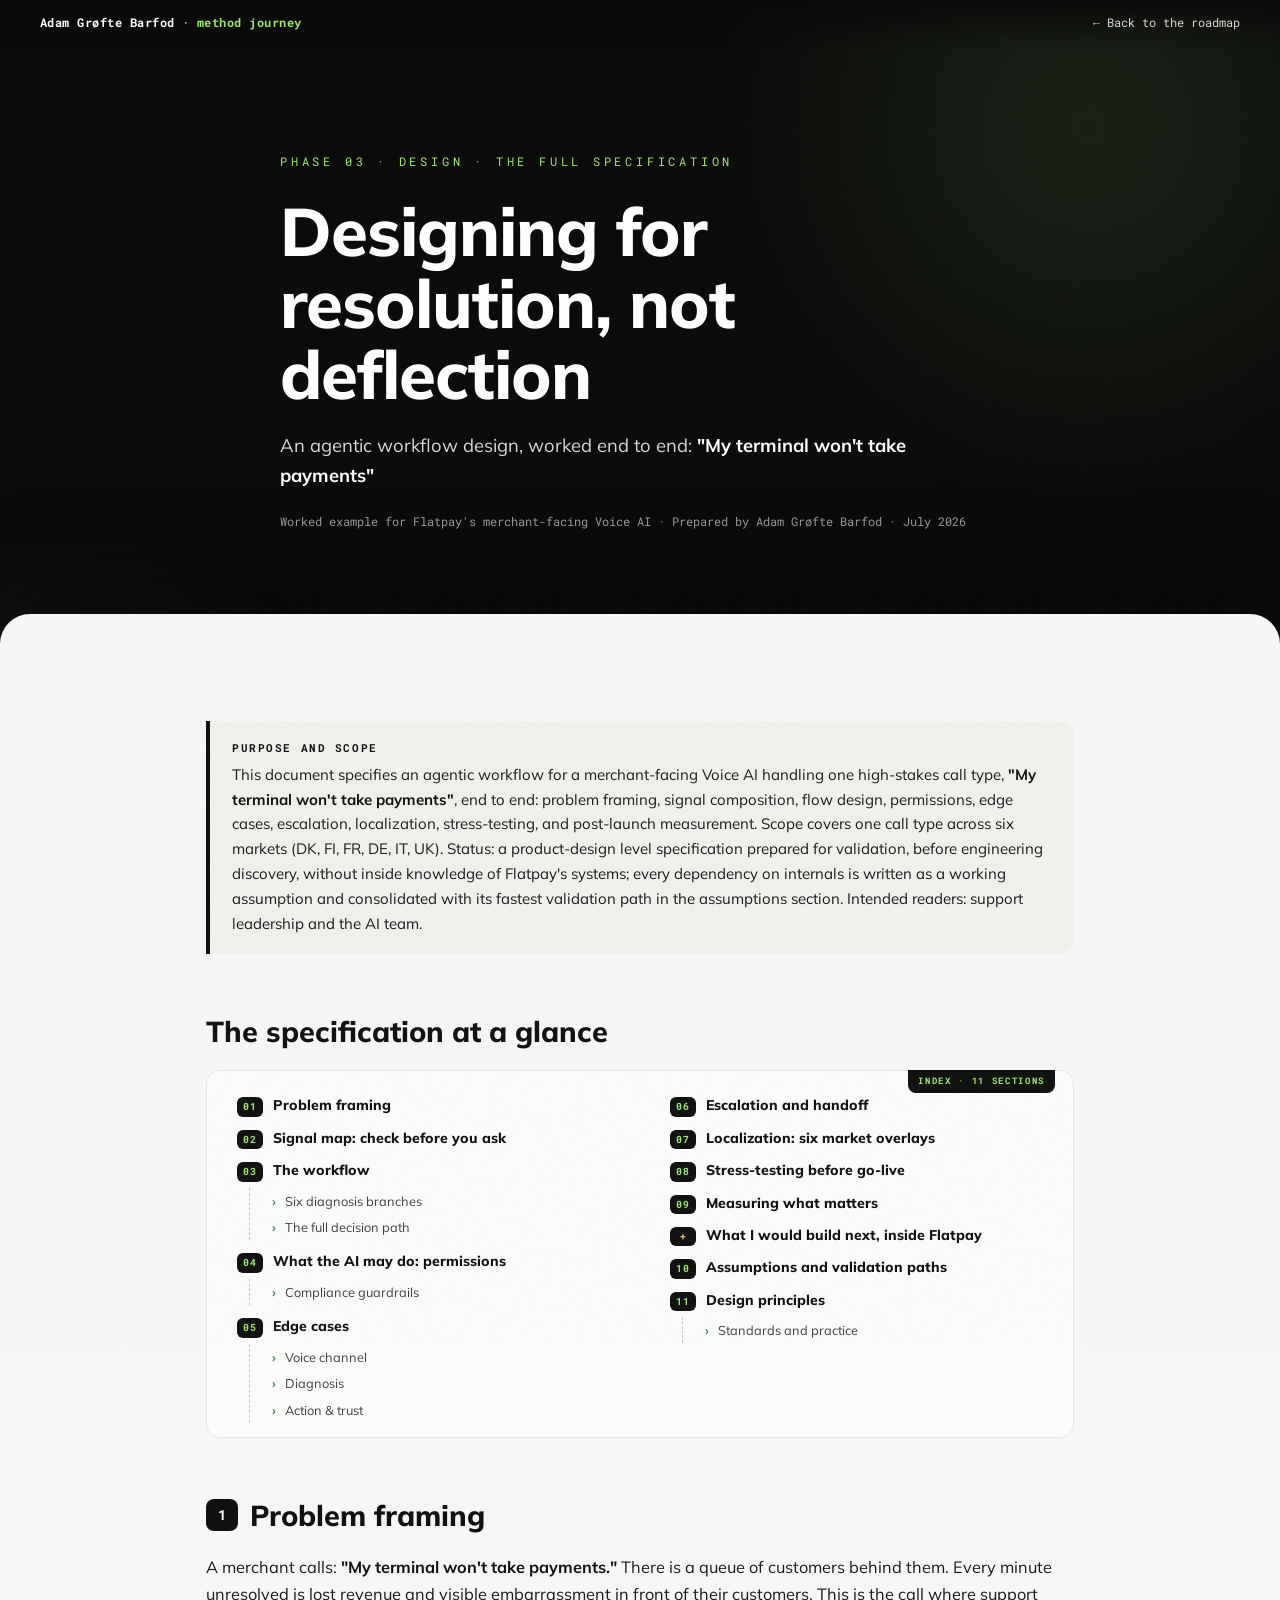
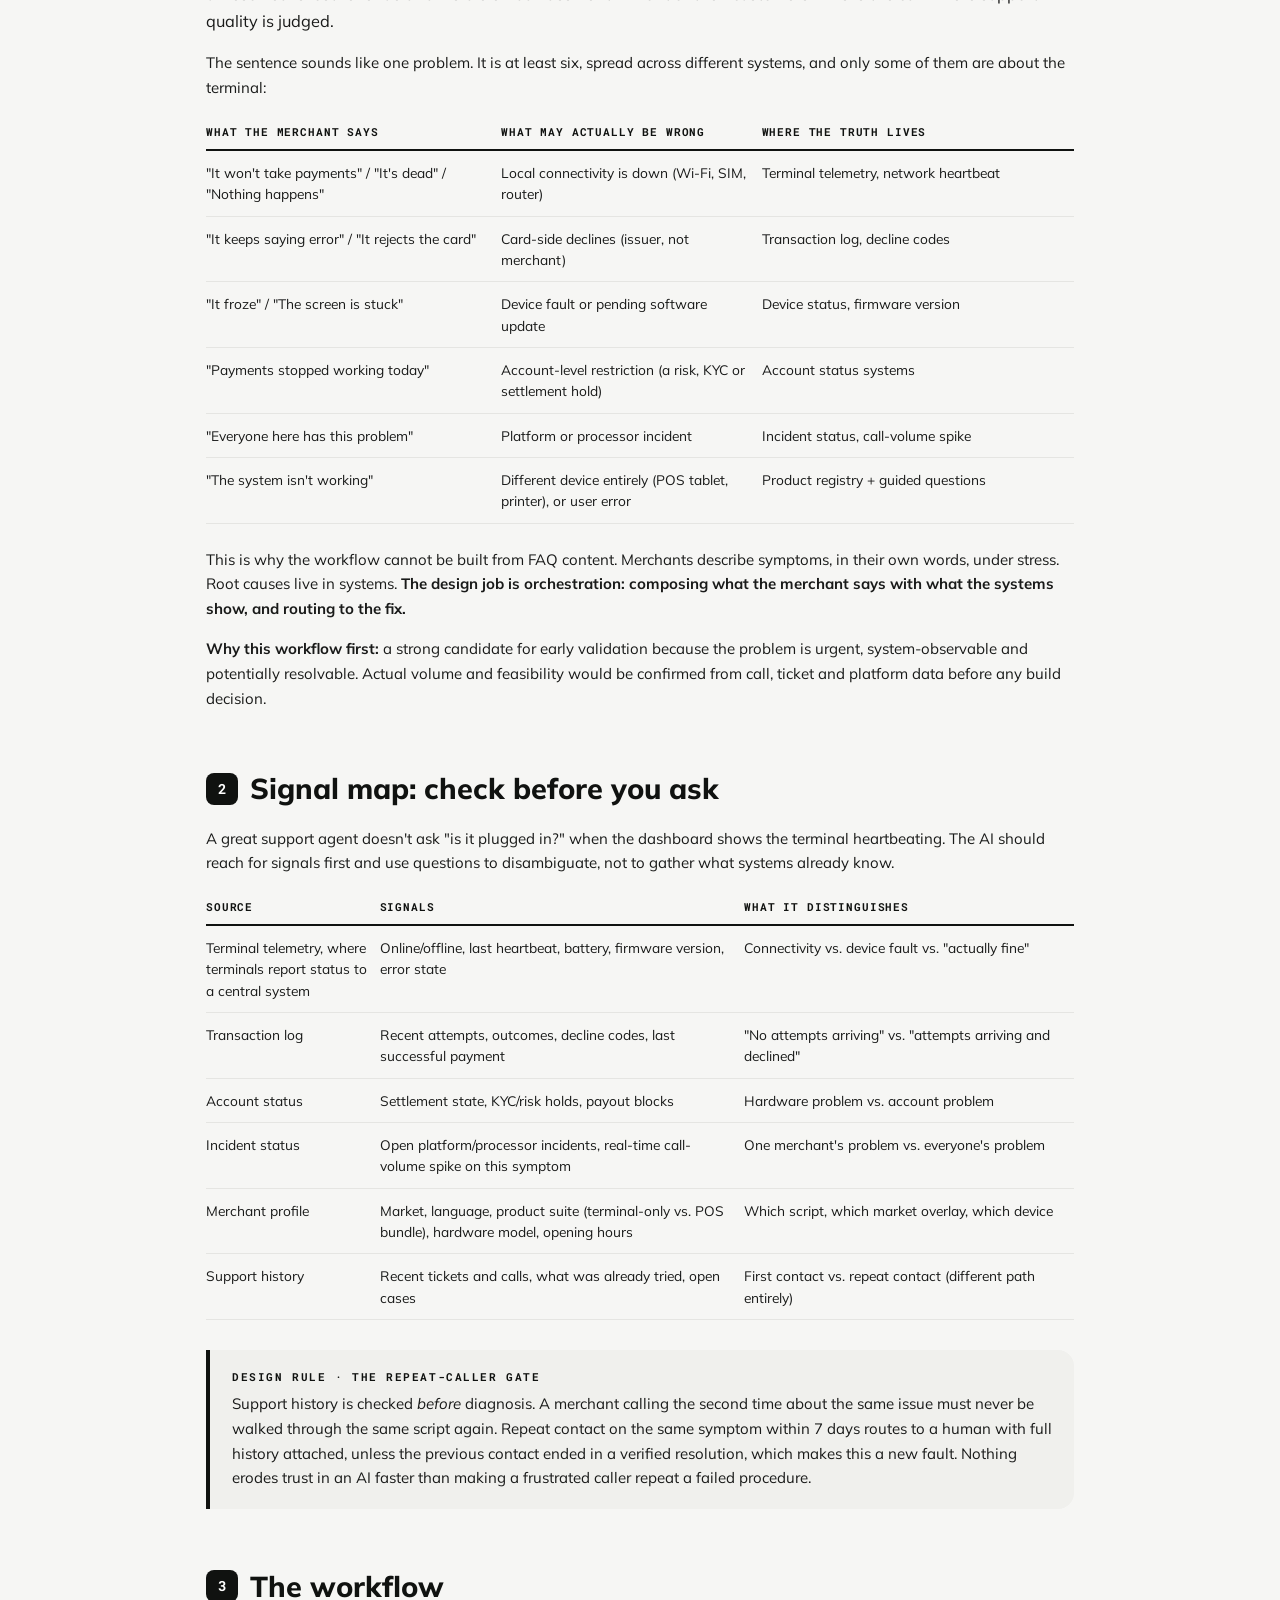
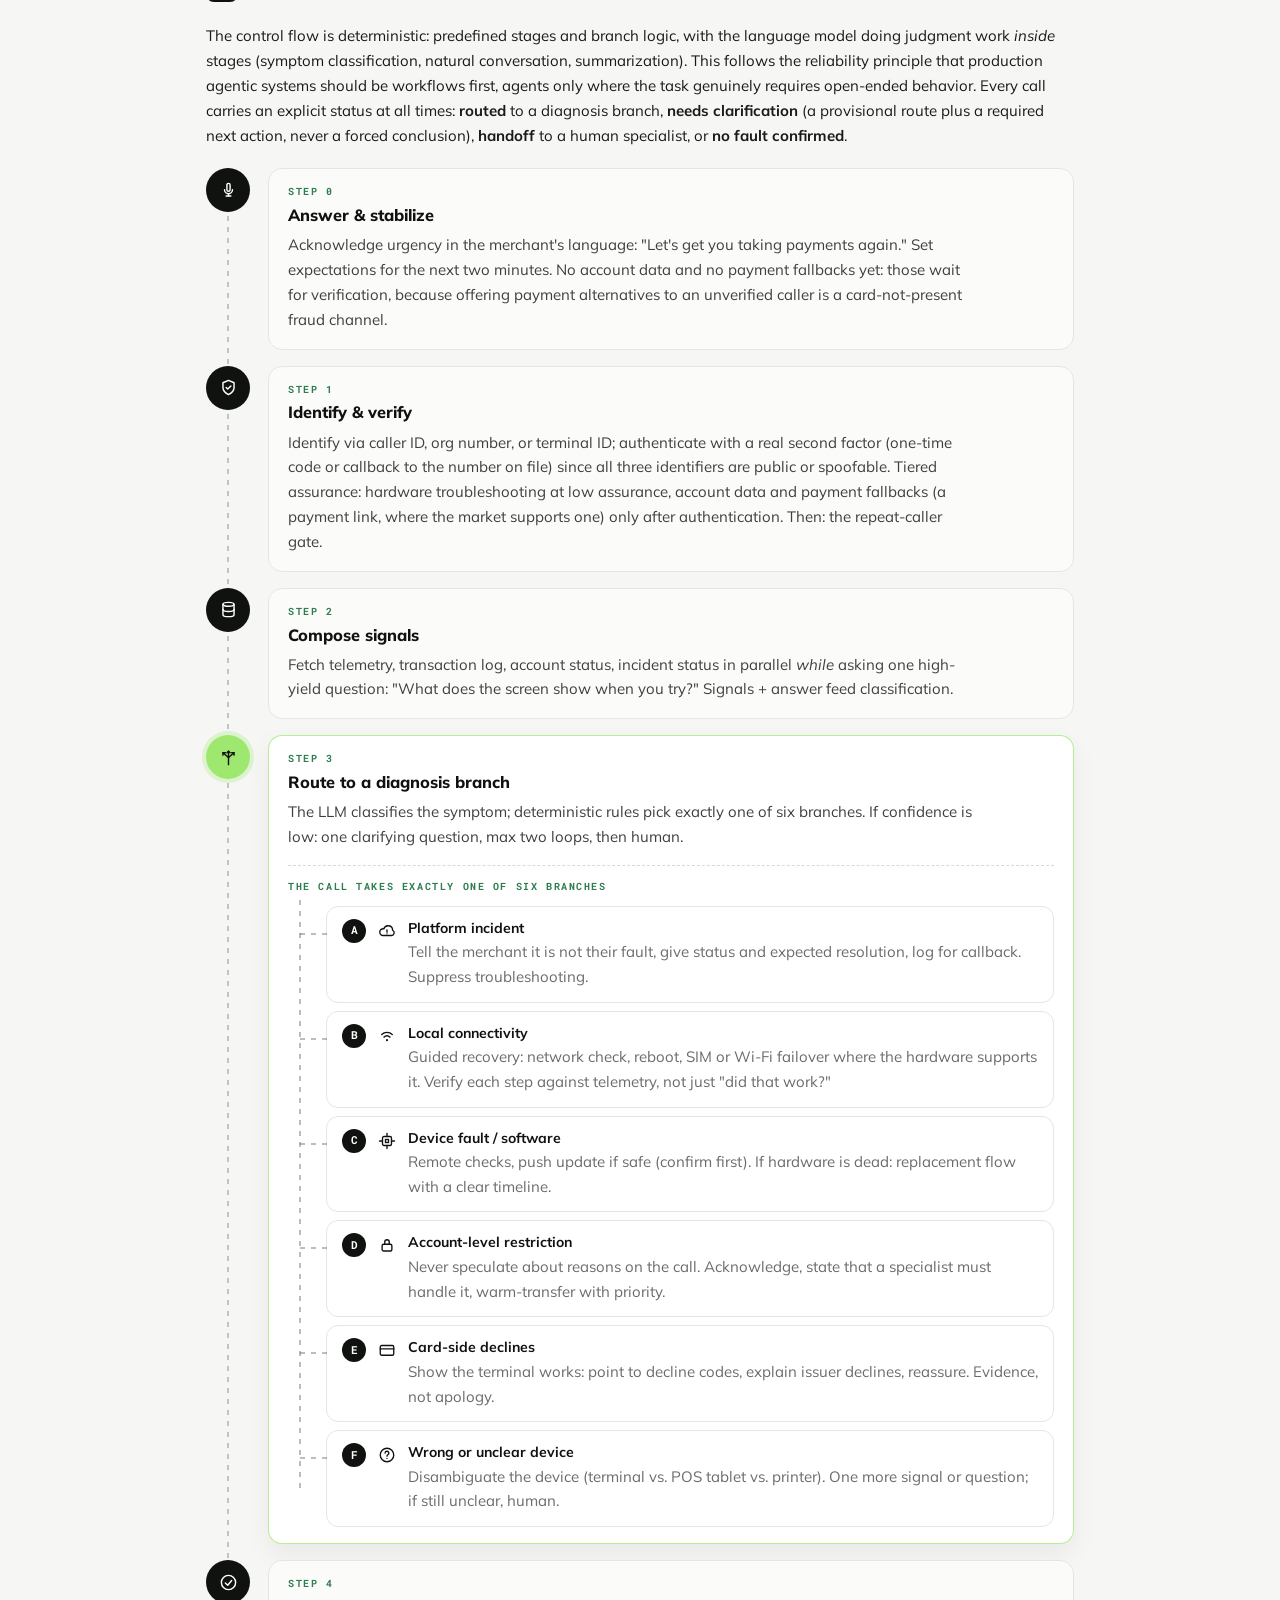
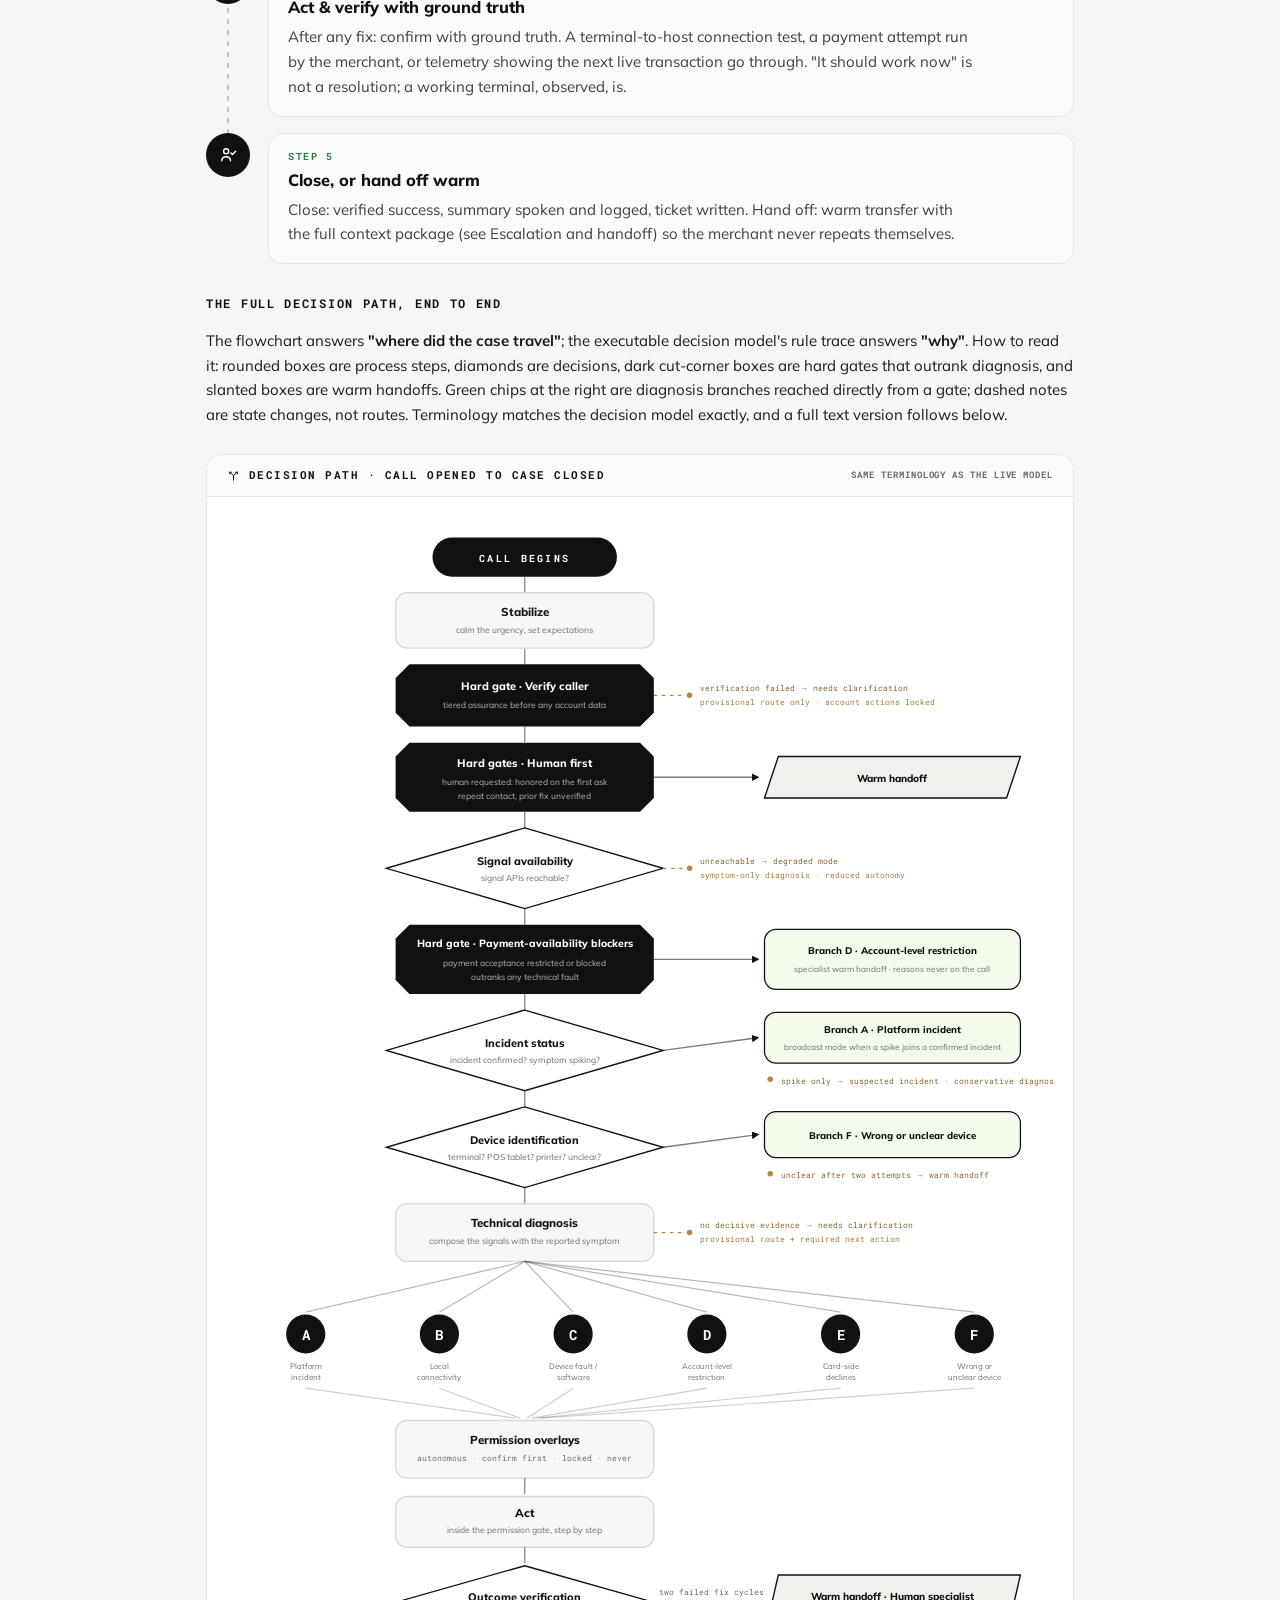
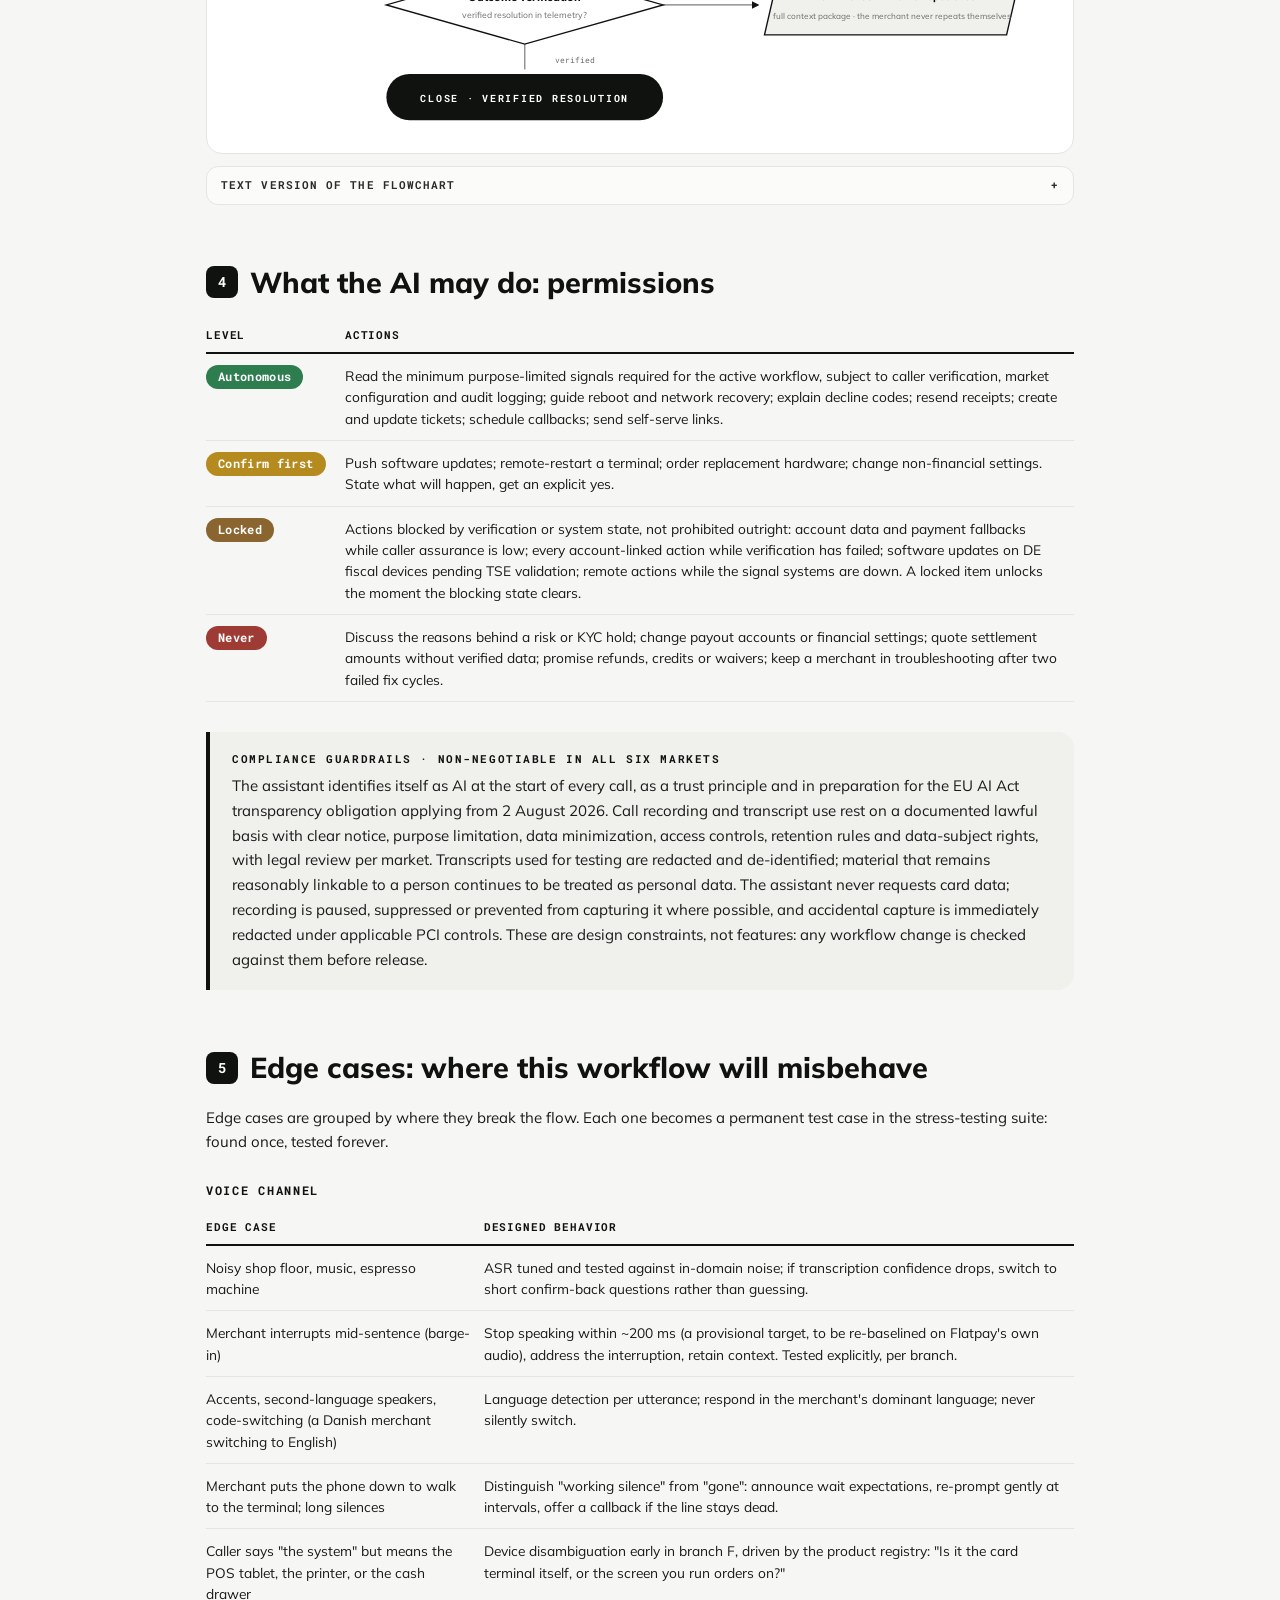
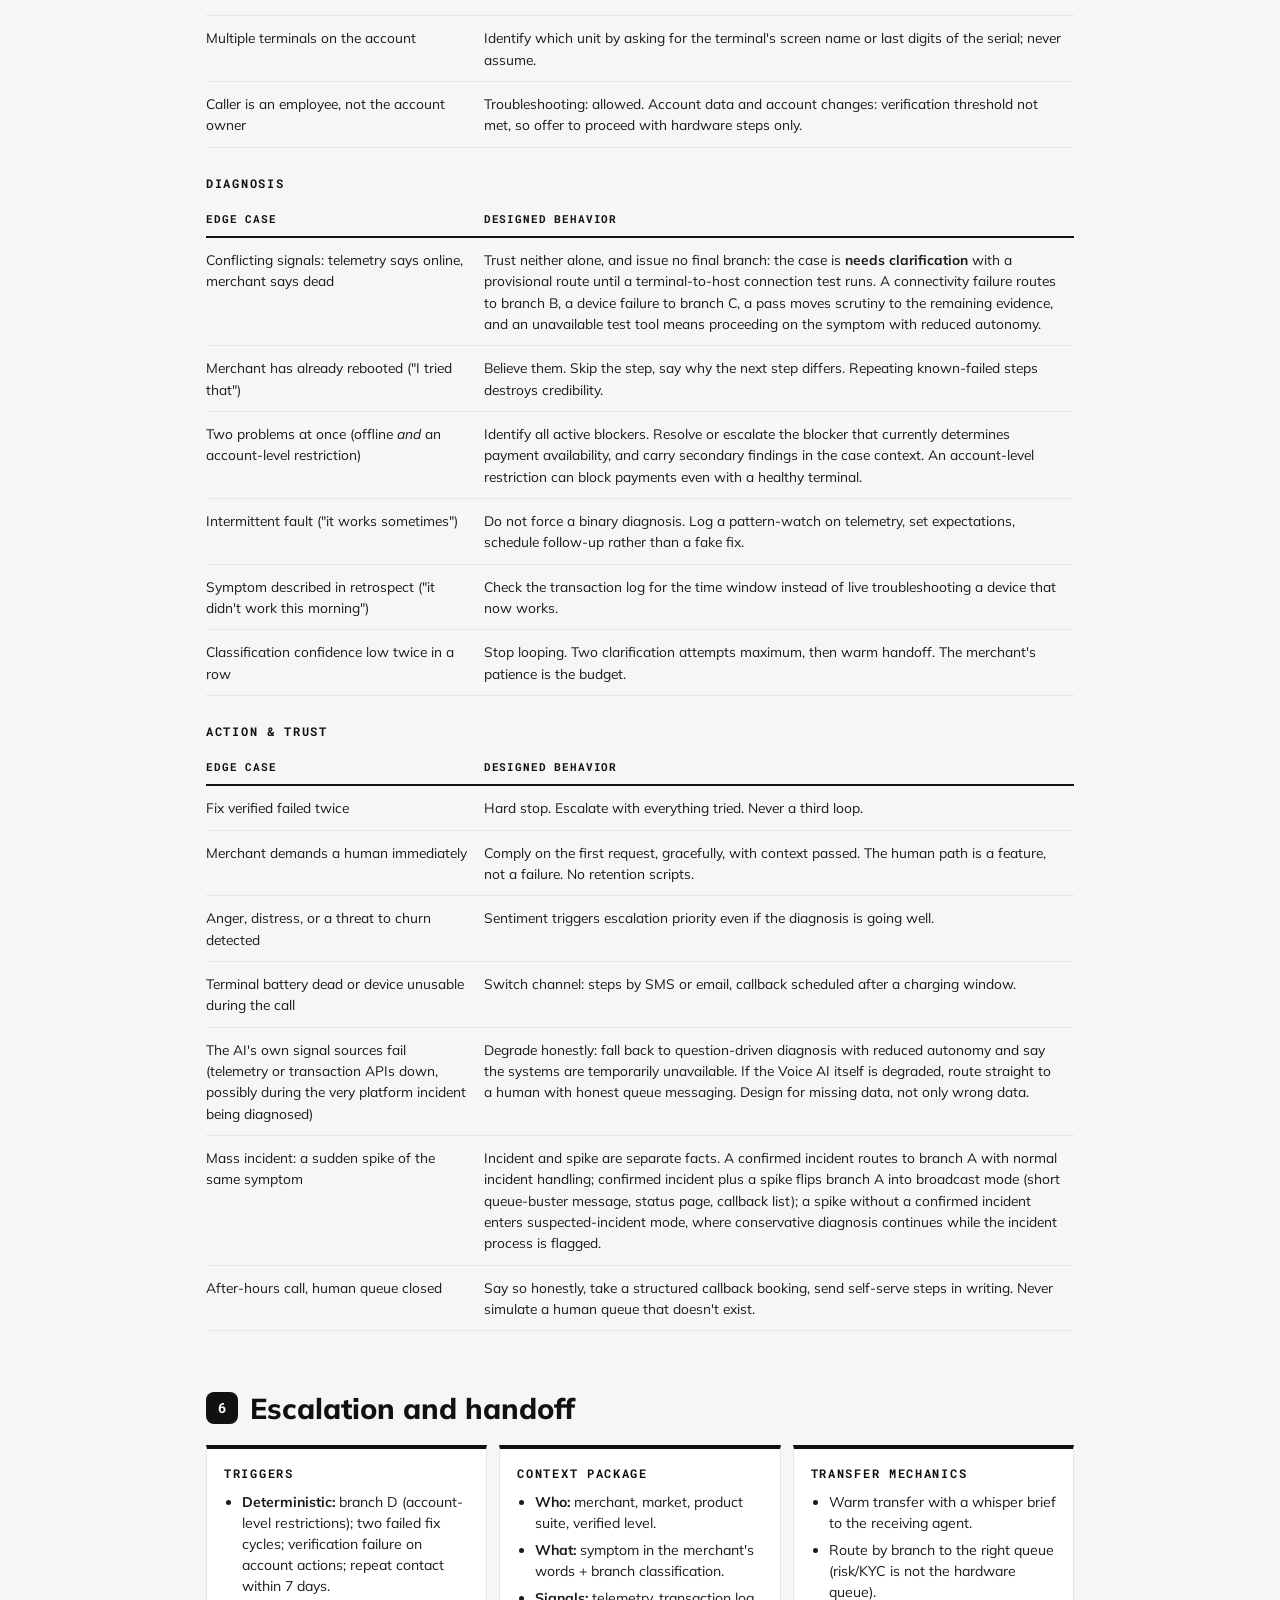
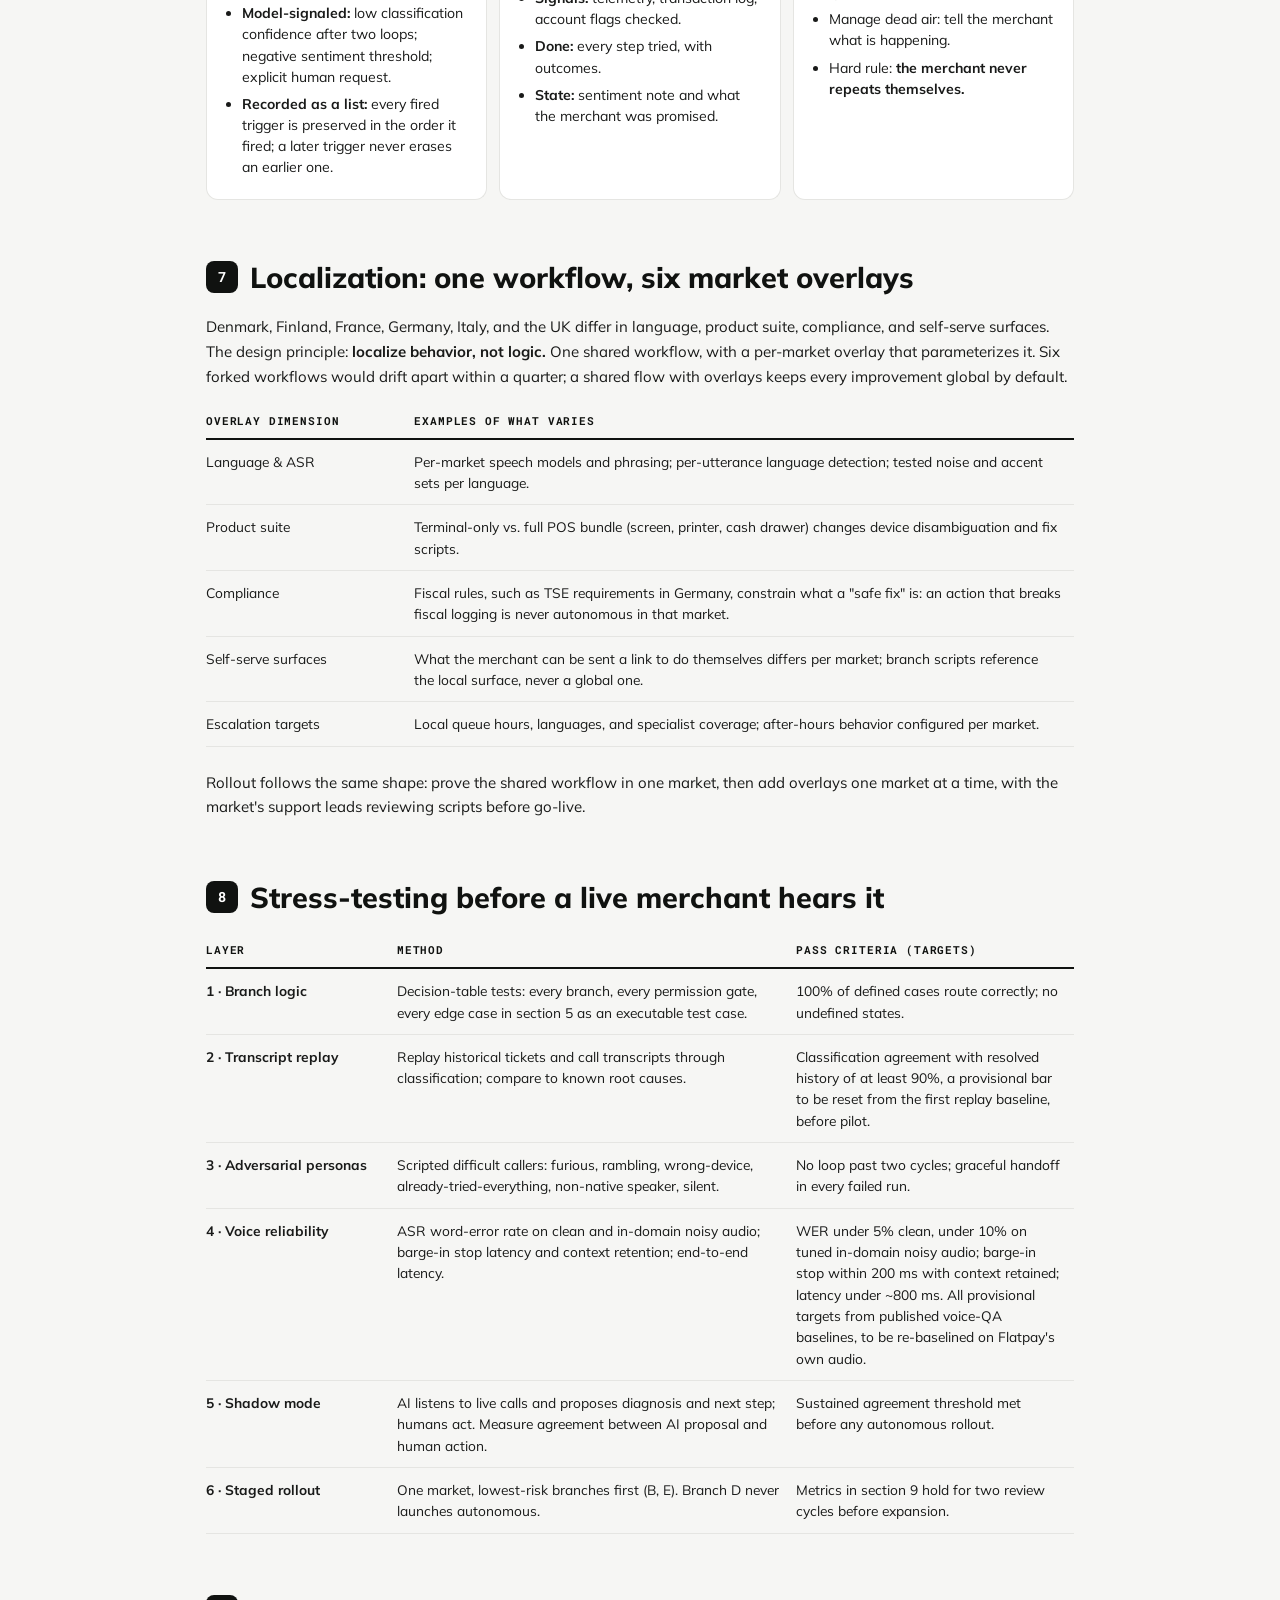
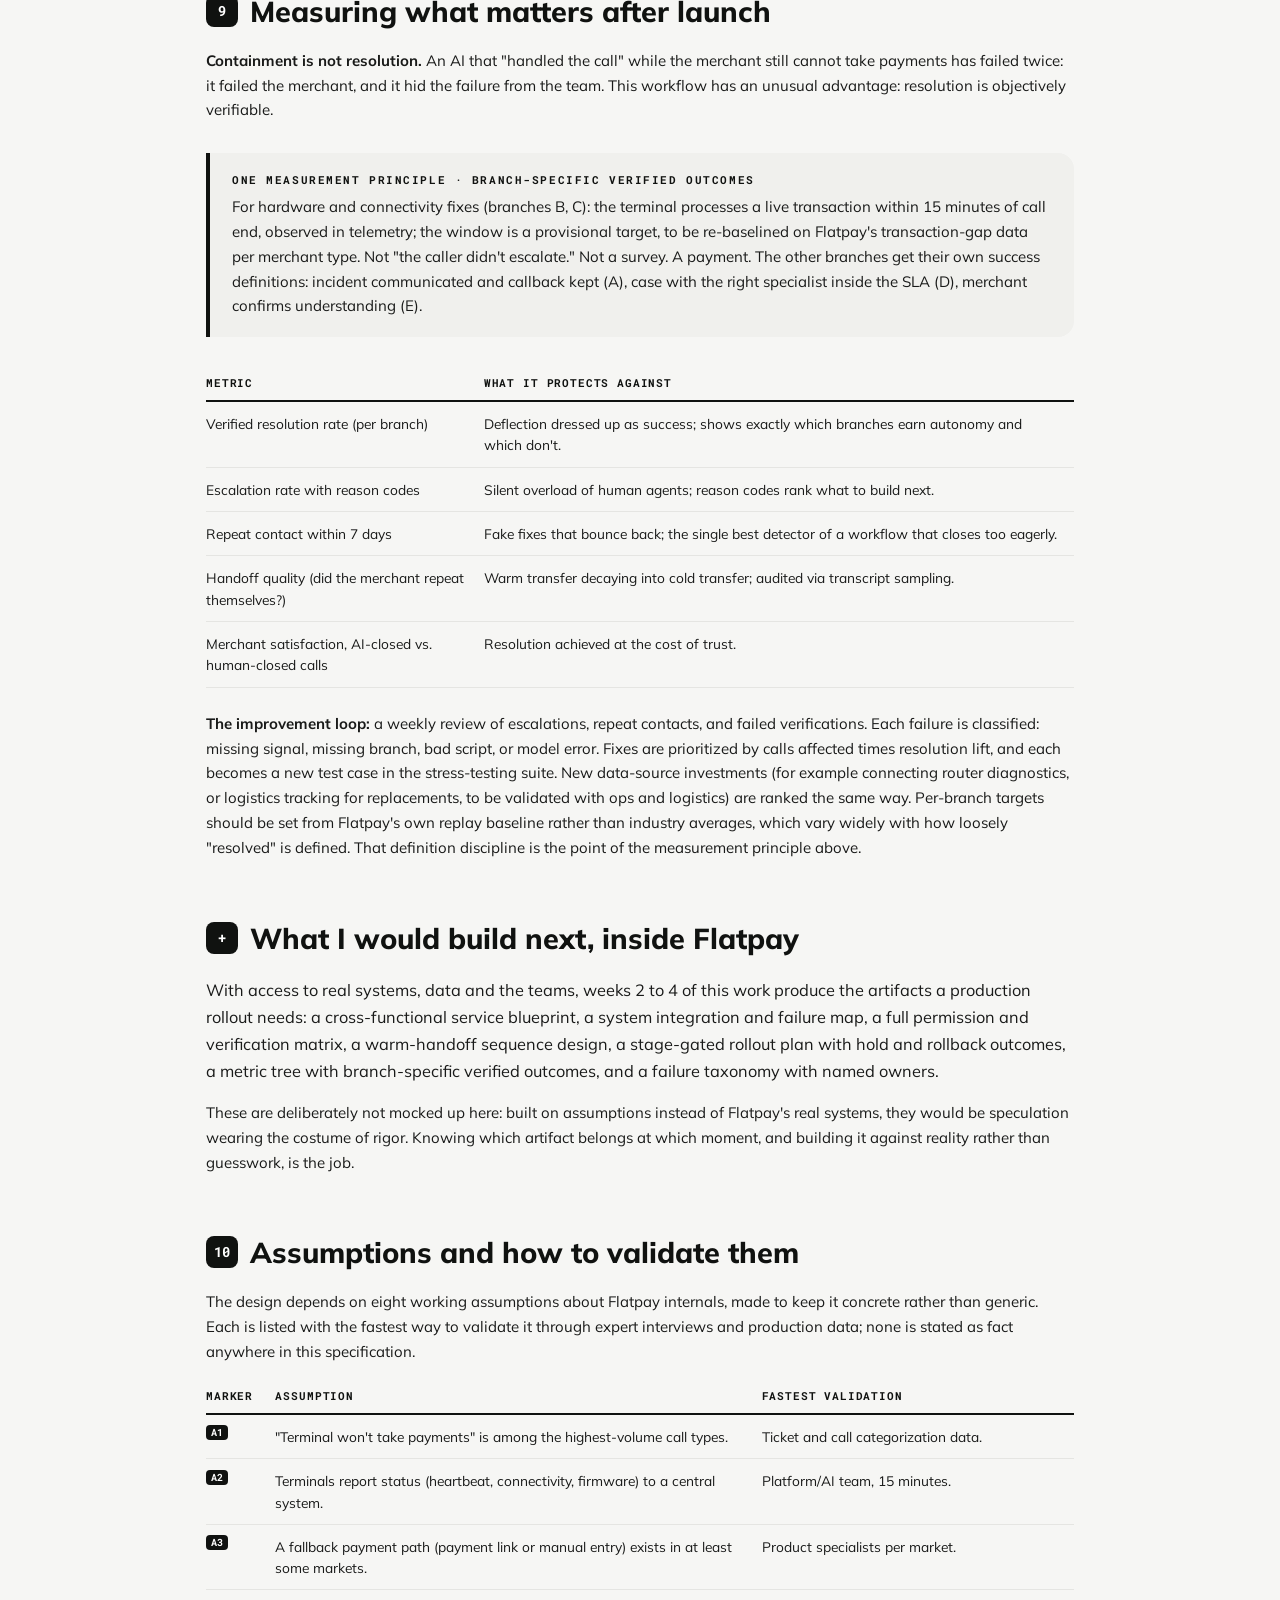
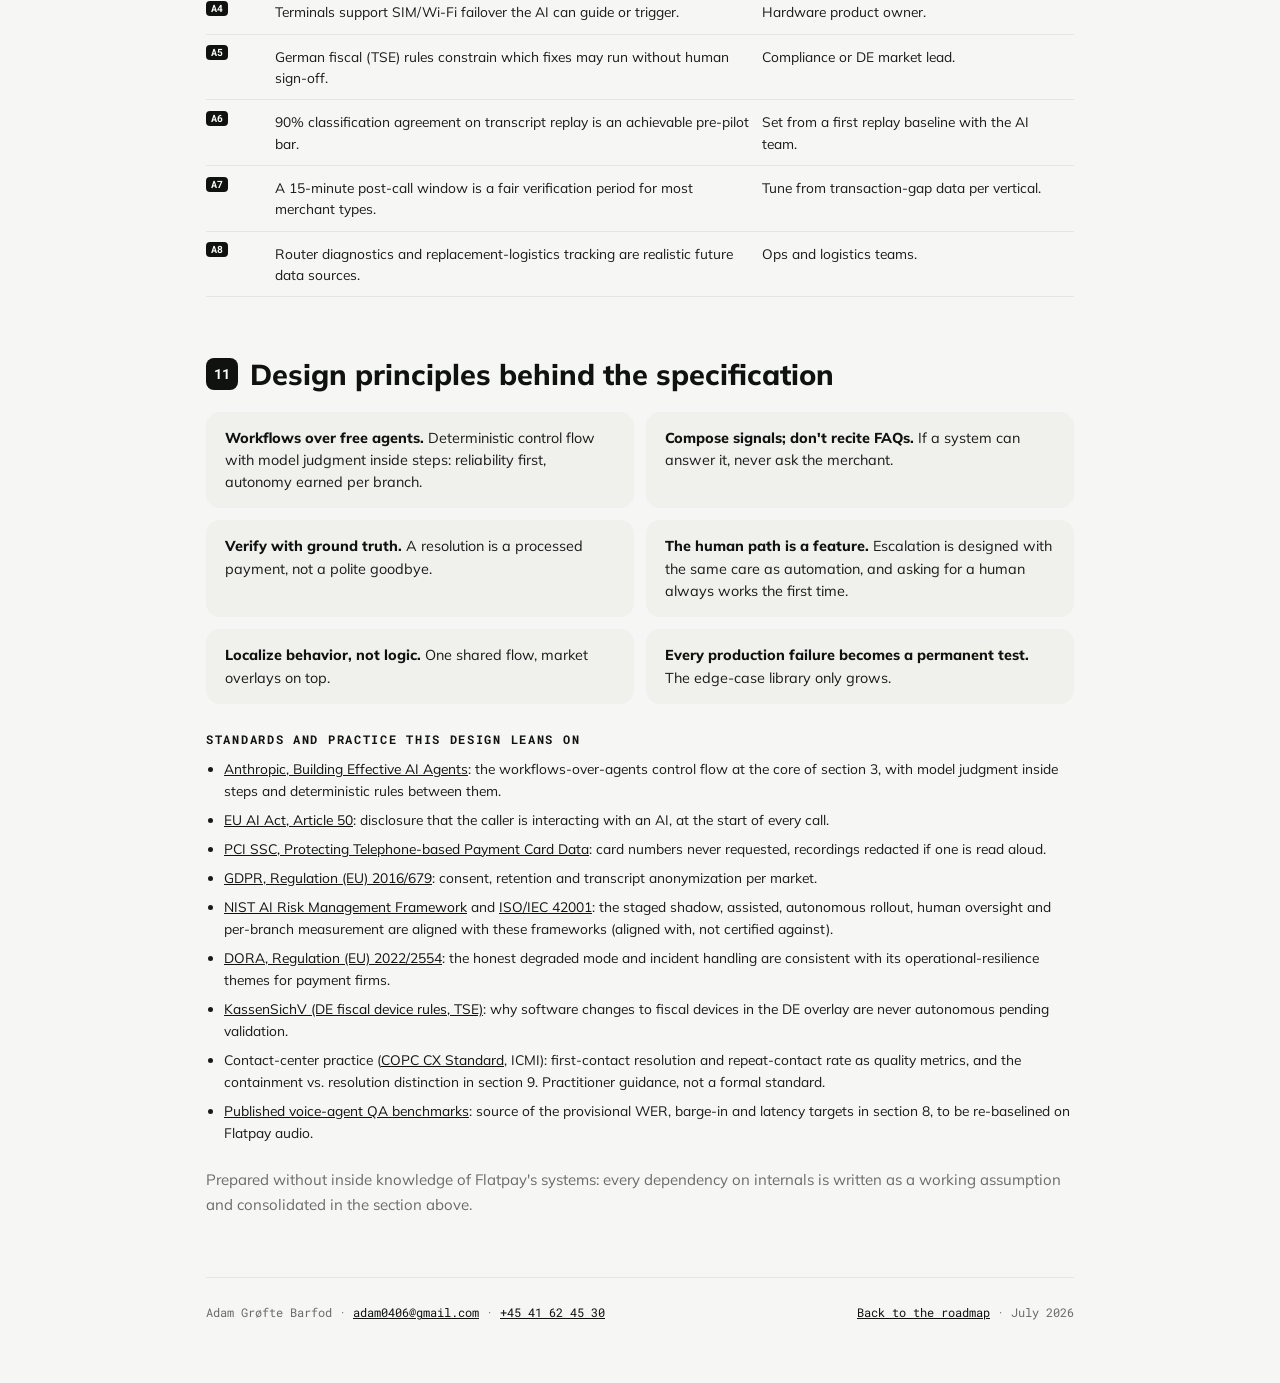
==== commit 1461b32e: "Readable stage cards, tree-style branch fan, monochrome flowchart Each step in the section 3 journey" ====
--- a/workflow.html
+++ b/workflow.html
@@ -158,6 +158,8 @@
         <span class="wfj-k">Step 3</span>
         <b class="wfj-t">Route to a diagnosis branch</b>
         <p class="wfj-p">The LLM classifies the symptom; deterministic rules pick exactly one of six branches. If confidence is low: one clarifying question, max two loops, then human.</p>
+        <div class="wfj-fan">
+        <span class="wfj-fan-l">The call takes exactly one of six branches</span>
         <div class="wfj-branches" id="s3-branches">
           <div class="wfj-branch">
             <span class="wfj-badge">A</span>
@@ -190,6 +192,7 @@
             <div><b>Wrong or unclear device</b><p>Disambiguate the device (terminal vs. POS tablet vs. printer). One more signal or question; if still unclear, human.</p></div>
           </div>
         </div>
+        </div>
       </div>
     </div>
     <div class="wfj-stage">
@@ -239,7 +242,7 @@
 
         <!-- call begins -->
         <rect x="180" y="16" width="160" height="34" rx="17" fill="#101210"/>
-        <text x="260" y="37" text-anchor="middle" font-family="Roboto Mono" font-size="9" font-weight="700" letter-spacing="2" fill="#9fe870">CALL BEGINS</text>
+        <text x="260" y="37" text-anchor="middle" font-family="Roboto Mono" font-size="9" font-weight="700" letter-spacing="2" fill="#ffffff">CALL BEGINS</text>
 
         <!-- stabilize -->
         <rect x="148" y="64" width="224" height="48" rx="10" fill="#f7f7f5" stroke="#d9d9d6" stroke-width="1.2"/>
@@ -279,7 +282,7 @@
         <text x="260" y="388" text-anchor="middle" font-family="Mulish" font-size="7.4" fill="#b9bab6">payment acceptance restricted or blocked</text>
         <text x="260" y="400" text-anchor="middle" font-family="Mulish" font-size="7.4" fill="#b9bab6">outranks any technical fault</text>
         <line x1="372" y1="382" x2="462" y2="382" stroke="rgba(16,18,16,0.55)" stroke-width="1.2" marker-end="url(#fcxA)"/>
-        <rect x="468" y="356" width="222" height="52" rx="10" fill="rgba(159,232,112,0.18)" stroke="#101210" stroke-width="1.1"/>
+        <rect x="468" y="356" width="222" height="52" rx="10" fill="rgba(159,232,112,0.13)" stroke="#101210" stroke-width="1.1"/>
         <text x="579" y="377" text-anchor="middle" font-family="Mulish" font-size="8.4" font-weight="800" fill="#101210">Branch D · Account-level restriction</text>
         <text x="579" y="393" text-anchor="middle" font-family="Mulish" font-size="7.2" fill="#6b6c69">specialist warm handoff · reasons never on the call</text>
 
@@ -288,7 +291,7 @@
         <text x="260" y="458" text-anchor="middle" font-family="Mulish" font-size="9.5" font-weight="800" fill="#101210">Incident status</text>
         <text x="260" y="472" text-anchor="middle" font-family="Mulish" font-size="7.5" fill="#6b6c69">incident confirmed? symptom spiking?</text>
         <line x1="380" y1="461" x2="462" y2="450" stroke="rgba(16,18,16,0.55)" stroke-width="1.2" marker-end="url(#fcxA)"/>
-        <rect x="468" y="428" width="222" height="44" rx="10" fill="rgba(159,232,112,0.18)" stroke="#101210" stroke-width="1.1"/>
+        <rect x="468" y="428" width="222" height="44" rx="10" fill="rgba(159,232,112,0.13)" stroke="#101210" stroke-width="1.1"/>
         <text x="579" y="446" text-anchor="middle" font-family="Mulish" font-size="8.4" font-weight="800" fill="#101210">Branch A · Platform incident</text>
         <text x="579" y="461" text-anchor="middle" font-family="Mulish" font-size="7.2" fill="#6b6c69">broadcast mode when a spike joins a confirmed incident</text>
         <circle cx="473" cy="486" r="2.4" fill="#b8863f"/>
@@ -299,7 +302,7 @@
         <text x="260" y="542" text-anchor="middle" font-family="Mulish" font-size="9.5" font-weight="800" fill="#101210">Device identification</text>
         <text x="260" y="556" text-anchor="middle" font-family="Mulish" font-size="7.5" fill="#6b6c69">terminal? POS tablet? printer? unclear?</text>
         <line x1="380" y1="545" x2="462" y2="534" stroke="rgba(16,18,16,0.55)" stroke-width="1.2" marker-end="url(#fcxA)"/>
-        <rect x="468" y="514" width="222" height="40" rx="10" fill="rgba(159,232,112,0.18)" stroke="#101210" stroke-width="1.1"/>
+        <rect x="468" y="514" width="222" height="40" rx="10" fill="rgba(159,232,112,0.13)" stroke="#101210" stroke-width="1.1"/>
         <text x="579" y="538" text-anchor="middle" font-family="Mulish" font-size="8.4" font-weight="800" fill="#101210">Branch F · Wrong or unclear device</text>
         <circle cx="473" cy="568" r="2.4" fill="#b8863f"/>
         <text x="482" y="572" font-family="Roboto Mono" font-size="7" fill="#8a6530">unclear after two attempts &#8594; warm handoff</text>
@@ -324,27 +327,27 @@
         </g>
         <g>
           <circle cx="70" cy="707" r="17" fill="#101210"/>
-          <text x="70" y="712" text-anchor="middle" font-family="Roboto Mono" font-size="12" font-weight="700" fill="#9fe870">A</text>
+          <text x="70" y="712" text-anchor="middle" font-family="Roboto Mono" font-size="12" font-weight="700" fill="#ffffff">A</text>
           <text x="70" y="737" text-anchor="middle" font-family="Mulish" font-size="6.8" fill="#6b6c69">Platform</text>
           <text x="70" y="747" text-anchor="middle" font-family="Mulish" font-size="6.8" fill="#6b6c69">incident</text>
           <circle cx="186" cy="707" r="17" fill="#101210"/>
-          <text x="186" y="712" text-anchor="middle" font-family="Roboto Mono" font-size="12" font-weight="700" fill="#9fe870">B</text>
+          <text x="186" y="712" text-anchor="middle" font-family="Roboto Mono" font-size="12" font-weight="700" fill="#ffffff">B</text>
           <text x="186" y="737" text-anchor="middle" font-family="Mulish" font-size="6.8" fill="#6b6c69">Local</text>
           <text x="186" y="747" text-anchor="middle" font-family="Mulish" font-size="6.8" fill="#6b6c69">connectivity</text>
           <circle cx="302" cy="707" r="17" fill="#101210"/>
-          <text x="302" y="712" text-anchor="middle" font-family="Roboto Mono" font-size="12" font-weight="700" fill="#9fe870">C</text>
+          <text x="302" y="712" text-anchor="middle" font-family="Roboto Mono" font-size="12" font-weight="700" fill="#ffffff">C</text>
           <text x="302" y="737" text-anchor="middle" font-family="Mulish" font-size="6.8" fill="#6b6c69">Device fault /</text>
           <text x="302" y="747" text-anchor="middle" font-family="Mulish" font-size="6.8" fill="#6b6c69">software</text>
           <circle cx="418" cy="707" r="17" fill="#101210"/>
-          <text x="418" y="712" text-anchor="middle" font-family="Roboto Mono" font-size="12" font-weight="700" fill="#9fe870">D</text>
+          <text x="418" y="712" text-anchor="middle" font-family="Roboto Mono" font-size="12" font-weight="700" fill="#ffffff">D</text>
           <text x="418" y="737" text-anchor="middle" font-family="Mulish" font-size="6.8" fill="#6b6c69">Account-level</text>
           <text x="418" y="747" text-anchor="middle" font-family="Mulish" font-size="6.8" fill="#6b6c69">restriction</text>
           <circle cx="534" cy="707" r="17" fill="#101210"/>
-          <text x="534" y="712" text-anchor="middle" font-family="Roboto Mono" font-size="12" font-weight="700" fill="#9fe870">E</text>
+          <text x="534" y="712" text-anchor="middle" font-family="Roboto Mono" font-size="12" font-weight="700" fill="#ffffff">E</text>
           <text x="534" y="737" text-anchor="middle" font-family="Mulish" font-size="6.8" fill="#6b6c69">Card-side</text>
           <text x="534" y="747" text-anchor="middle" font-family="Mulish" font-size="6.8" fill="#6b6c69">declines</text>
           <circle cx="650" cy="707" r="17" fill="#101210"/>
-          <text x="650" y="712" text-anchor="middle" font-family="Roboto Mono" font-size="12" font-weight="700" fill="#9fe870">F</text>
+          <text x="650" y="712" text-anchor="middle" font-family="Roboto Mono" font-size="12" font-weight="700" fill="#ffffff">F</text>
           <text x="650" y="737" text-anchor="middle" font-family="Mulish" font-size="6.8" fill="#6b6c69">Wrong or</text>
           <text x="650" y="747" text-anchor="middle" font-family="Mulish" font-size="6.8" fill="#6b6c69">unclear device</text>
         </g>
@@ -378,8 +381,8 @@
         <text x="286" y="992" font-family="Roboto Mono" font-size="6.6" fill="#6b6c69">verified</text>
 
         <!-- terminals -->
-        <rect x="140" y="1002" width="240" height="40" rx="20" fill="#9fe870"/>
-        <text x="260" y="1026" text-anchor="middle" font-family="Roboto Mono" font-size="8.5" font-weight="700" letter-spacing="1.5" fill="#101210">CLOSE · VERIFIED RESOLUTION</text>
+        <rect x="140" y="1002" width="240" height="40" rx="20" fill="#101210"/>
+        <text x="260" y="1026" text-anchor="middle" font-family="Roboto Mono" font-size="8.5" font-weight="700" letter-spacing="1.5" fill="#ffffff">CLOSE · VERIFIED RESOLUTION</text>
         <polygon points="480,916 690,916 678,968 468,968" fill="#f0f0ed" stroke="#101210" stroke-width="1.2"/>
         <text x="579" y="938" text-anchor="middle" font-family="Mulish" font-size="8.8" font-weight="800" fill="#101210">Warm handoff · Human specialist</text>
         <text x="579" y="954" text-anchor="middle" font-family="Mulish" font-size="7.2" fill="#6b6c69">full context package · the merchant never repeats themselves</text>
--- a/css/style.css
+++ b/css/style.css
@@ -305,8 +305,6 @@
   margin: 0 auto; transition: transform 0.5s var(--ease-out), border-color 0.4s ease, box-shadow 0.4s ease;
 }
 .route-step:hover .rs-node { transform: translateY(-4px); border-color: var(--lime); box-shadow: 0 8px 20px rgba(16, 18, 16, 0.12); }
-.rs-node.fork { background: var(--green); border-color: var(--green); }
-.rs-node.fork svg { stroke: var(--lime); }
 .phase-details[open] .route .rs-node { animation: nodeglow 9s ease-in-out infinite; }
 .phase-details[open] .route .route-step:nth-child(3) .rs-node { animation-delay: 1.5s; }
 .phase-details[open] .route .route-step:nth-child(4) .rs-node { animation-delay: 3s; }
@@ -1541,52 +1539,77 @@
 
 /* section 3 stage journey: top-down spine with icon nodes and branch fan */
 .wfj { margin: 20px 0 8px; }
-.wfj-stage { position: relative; display: flex; gap: 18px; padding-bottom: 26px; }
+.wfj-stage { position: relative; display: flex; gap: 18px; padding-bottom: 16px; }
 .wfj-stage::before {
-  content: ""; position: absolute; left: 21px; top: 48px; bottom: 2px; width: 2px;
+  content: ""; position: absolute; left: 21px; top: 48px; bottom: -2px; width: 2px;
   background-image: repeating-linear-gradient(180deg, rgba(16, 18, 16, 0.22) 0 5px, transparent 5px 11px);
 }
-.wfj > .wfj-stage:last-child { padding-bottom: 6px; }
+.wfj > .wfj-stage:last-child { padding-bottom: 4px; }
 .wfj > .wfj-stage:last-child::before { display: none; }
 .wfj-node {
   width: 44px; height: 44px; border-radius: 50%; flex-shrink: 0;
-  background: #101210; color: var(--lime);
+  background: #101210; color: #fff;
   display: flex; align-items: center; justify-content: center;
   position: relative; z-index: 1;
 }
 .wfj-route .wfj-node { background: var(--lime); color: #101210; box-shadow: 0 0 0 4px rgba(159, 232, 112, 0.28); }
-.wfj-body { flex: 1; min-width: 0; padding-top: 2px; }
+.wfj-body {
+  flex: 1; min-width: 0;
+  background: #fbfbfa; border: 1px solid #e5e5e2; border-radius: 14px;
+  padding: 15px 19px 16px;
+}
+.wfj-route .wfj-body {
+  background: #fff; border-color: rgba(159, 232, 112, 0.75);
+  box-shadow: 0 10px 26px rgba(16, 18, 16, 0.06);
+}
 .wfj-k {
   display: block; font-family: var(--mono); font-size: 0.62rem; font-weight: 700;
   letter-spacing: 0.16em; text-transform: uppercase; color: var(--tag-auto);
 }
 .wfj-t { display: block; font-weight: 800; color: #101210; font-size: 1.02rem; margin: 2px 0 5px; }
 .wfj-p { margin: 0; font-size: 0.88rem; color: #3f403e; line-height: 1.62; max-width: 76ch; }
+.wfj-fan { margin-top: 15px; border-top: 1px dashed #d9d9d6; padding-top: 13px; }
+.wfj-fan-l {
+  display: block; margin-bottom: 11px;
+  font-family: var(--mono); font-size: 0.62rem; font-weight: 700;
+  letter-spacing: 0.16em; text-transform: uppercase; color: var(--tag-auto);
+}
 .wfj-branches {
-  display: grid; grid-template-columns: repeat(auto-fit, minmax(250px, 1fr)); gap: 10px;
-  margin-top: 14px;
+  position: relative; margin-left: 11px; padding-left: 27px;
+  display: flex; flex-direction: column; gap: 8px;
+}
+.wfj-branches::before {
+  content: ""; position: absolute; left: 0; top: -6px; bottom: 38px; width: 2px;
+  background-image: repeating-linear-gradient(180deg, rgba(16, 18, 16, 0.28) 0 5px, transparent 5px 11px);
 }
 .wfj-branch {
-  display: flex; gap: 11px; align-items: flex-start;
+  position: relative;
+  display: flex; gap: 12px; align-items: flex-start;
   background: #fff; border: 1px solid #e5e5e2; border-radius: 12px;
-  padding: 12px 14px;
+  padding: 12px 15px;
   transition: border-color 0.25s ease, transform 0.3s var(--ease-out), box-shadow 0.3s ease;
 }
-.wfj-branch:hover { border-color: rgba(159, 232, 112, 0.8); transform: translateY(-2px); box-shadow: 0 8px 20px rgba(16, 18, 16, 0.07); }
+.wfj-branch::before {
+  content: ""; position: absolute; left: -27px; top: 26px; width: 27px; height: 2px;
+  background-image: repeating-linear-gradient(90deg, rgba(16, 18, 16, 0.28) 0 5px, transparent 5px 11px);
+}
+.wfj-branch:hover { border-color: rgba(159, 232, 112, 0.8); transform: translateX(3px); box-shadow: 0 8px 20px rgba(16, 18, 16, 0.07); }
 .wfj-badge {
-  width: 23px; height: 23px; border-radius: 50%; flex-shrink: 0;
-  background: #101210; color: var(--lime);
+  width: 24px; height: 24px; border-radius: 50%; flex-shrink: 0;
+  background: #101210; color: #fff;
   font-family: var(--mono); font-size: 0.68rem; font-weight: 700;
   display: flex; align-items: center; justify-content: center;
 }
-.wfj-bic { flex-shrink: 0; color: #101210; margin-top: 2px; }
-.wfj-branch b { display: block; font-size: 0.86rem; color: #101210; line-height: 1.3; }
-.wfj-branch p { margin: 3px 0 0; font-size: 0.78rem; color: #6b6c69; line-height: 1.5; }
+.wfj-bic { flex-shrink: 0; color: #101210; margin-top: 3px; }
+.wfj-branch b { display: block; font-size: 0.88rem; color: #101210; line-height: 1.3; }
+.wfj-branch p { margin: 3px 0 0; font-size: 0.79rem; color: #6b6c69; line-height: 1.55; }
 @media (max-width: 560px) {
-  .wfj-stage { gap: 13px; }
+  .wfj-stage { gap: 12px; }
   .wfj-node { width: 38px; height: 38px; }
   .wfj-stage::before { left: 18px; top: 42px; }
-  .wfj-branches { grid-template-columns: 1fr; }
+  .wfj-body { padding: 13px 14px 14px; }
+  .wfj-branches { margin-left: 4px; padding-left: 18px; }
+  .wfj-branch::before { left: -18px; width: 18px; }
 }
 .fc-alt { margin: 12px 0 6px; background: #fbfbfa; border: 1px solid #e5e5e2; border-radius: 12px; }
 .fc-alt summary {
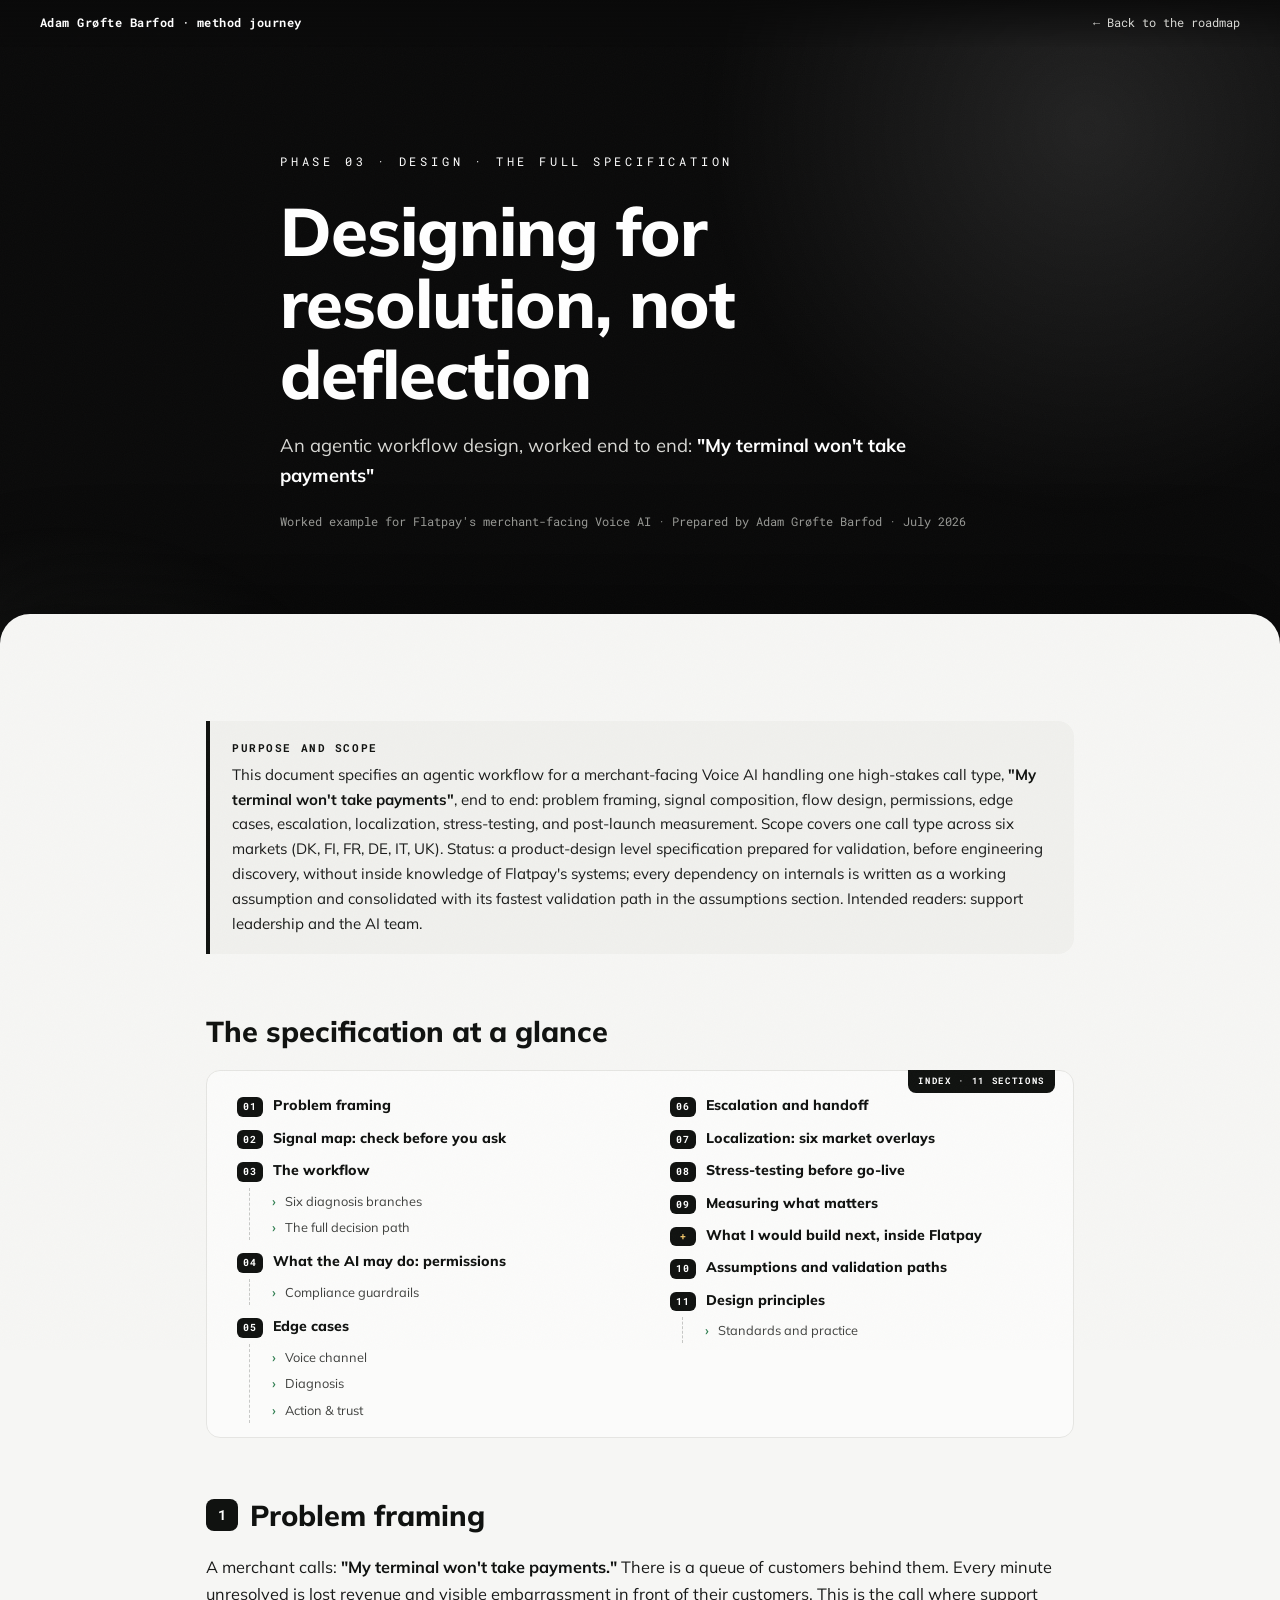
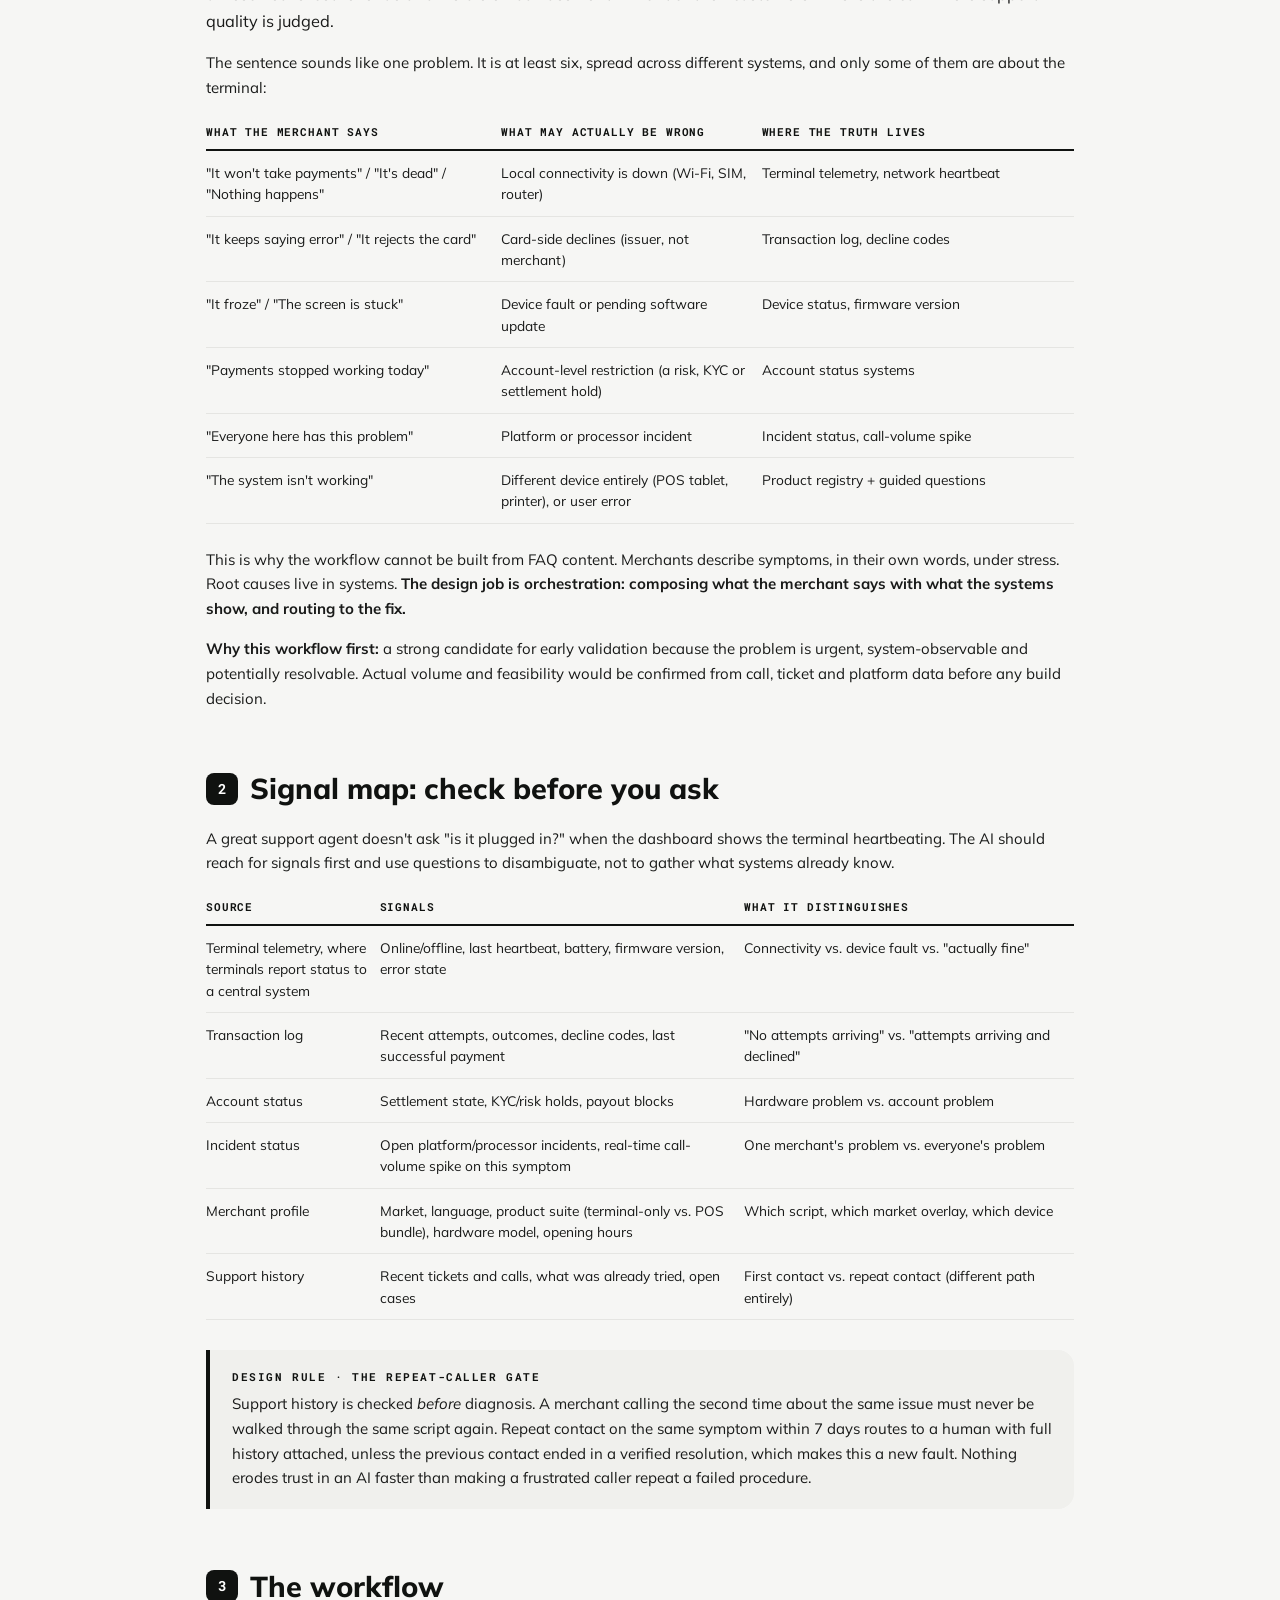
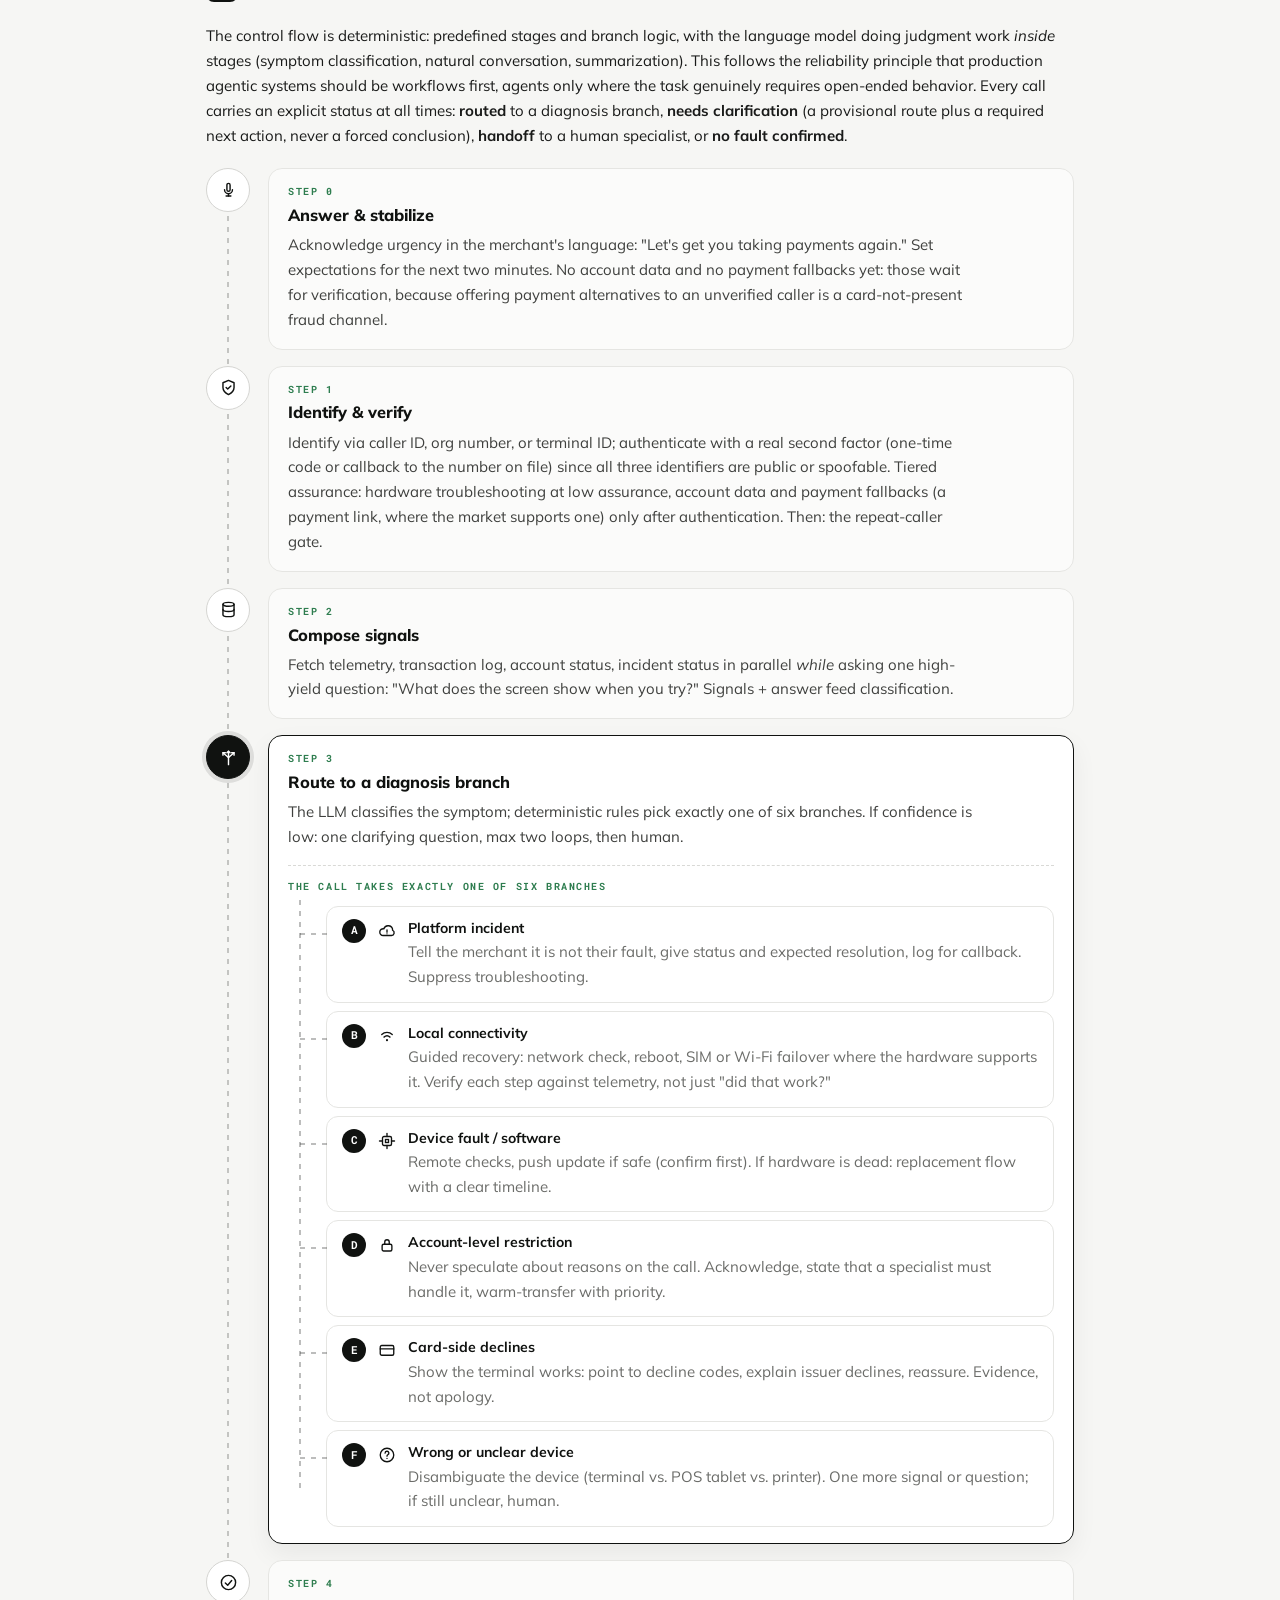
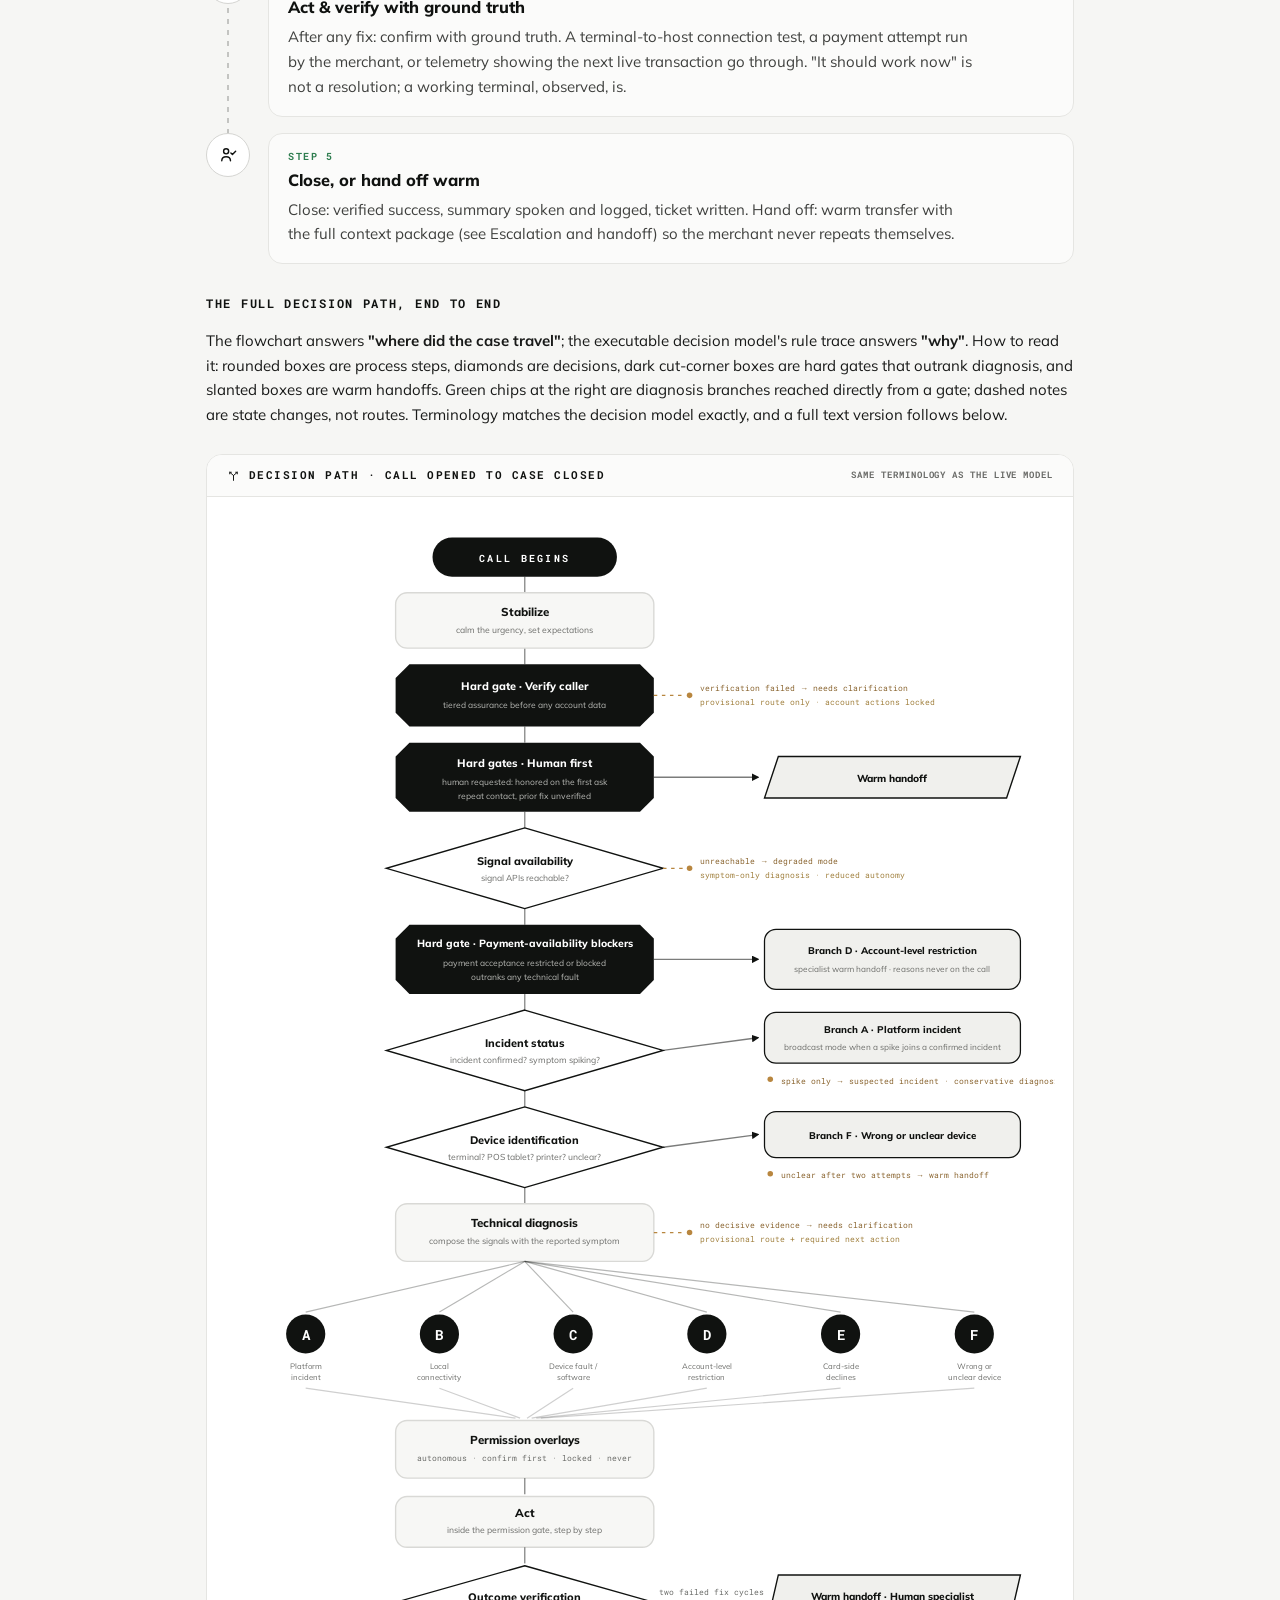
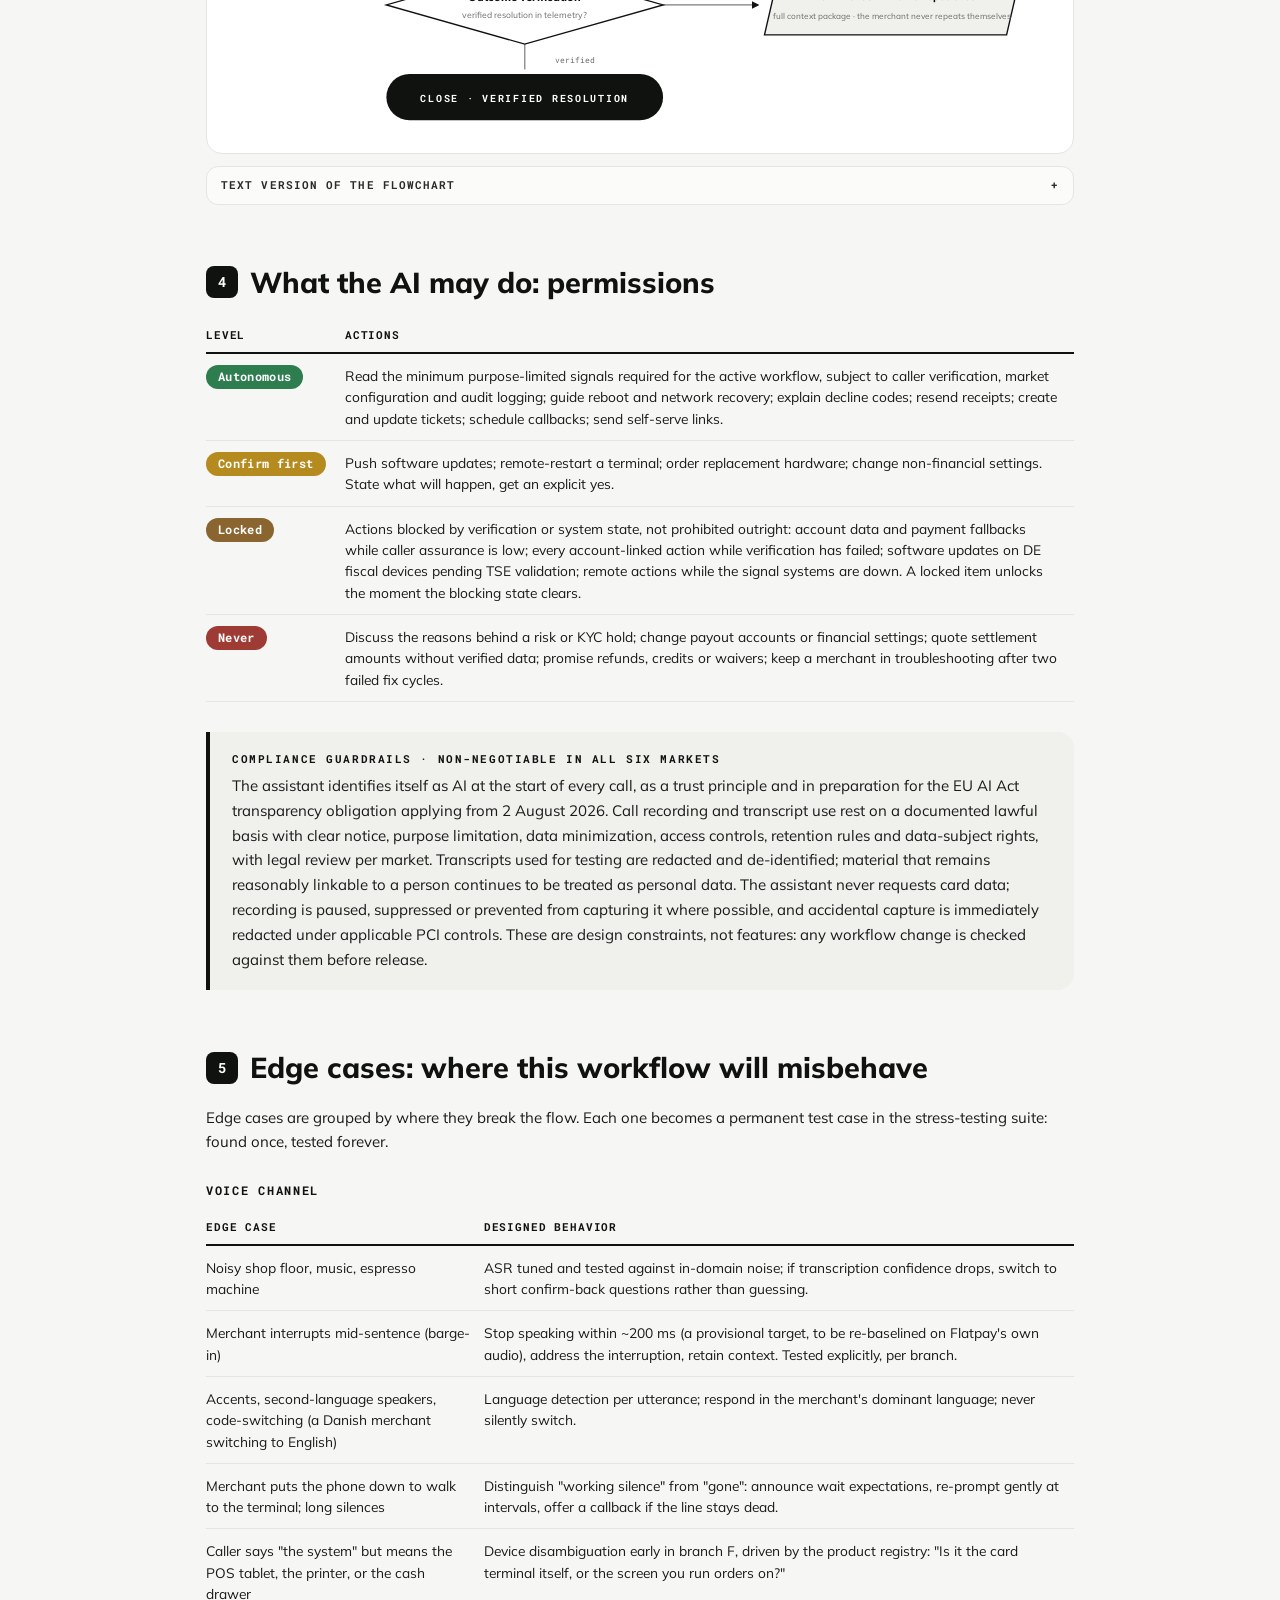
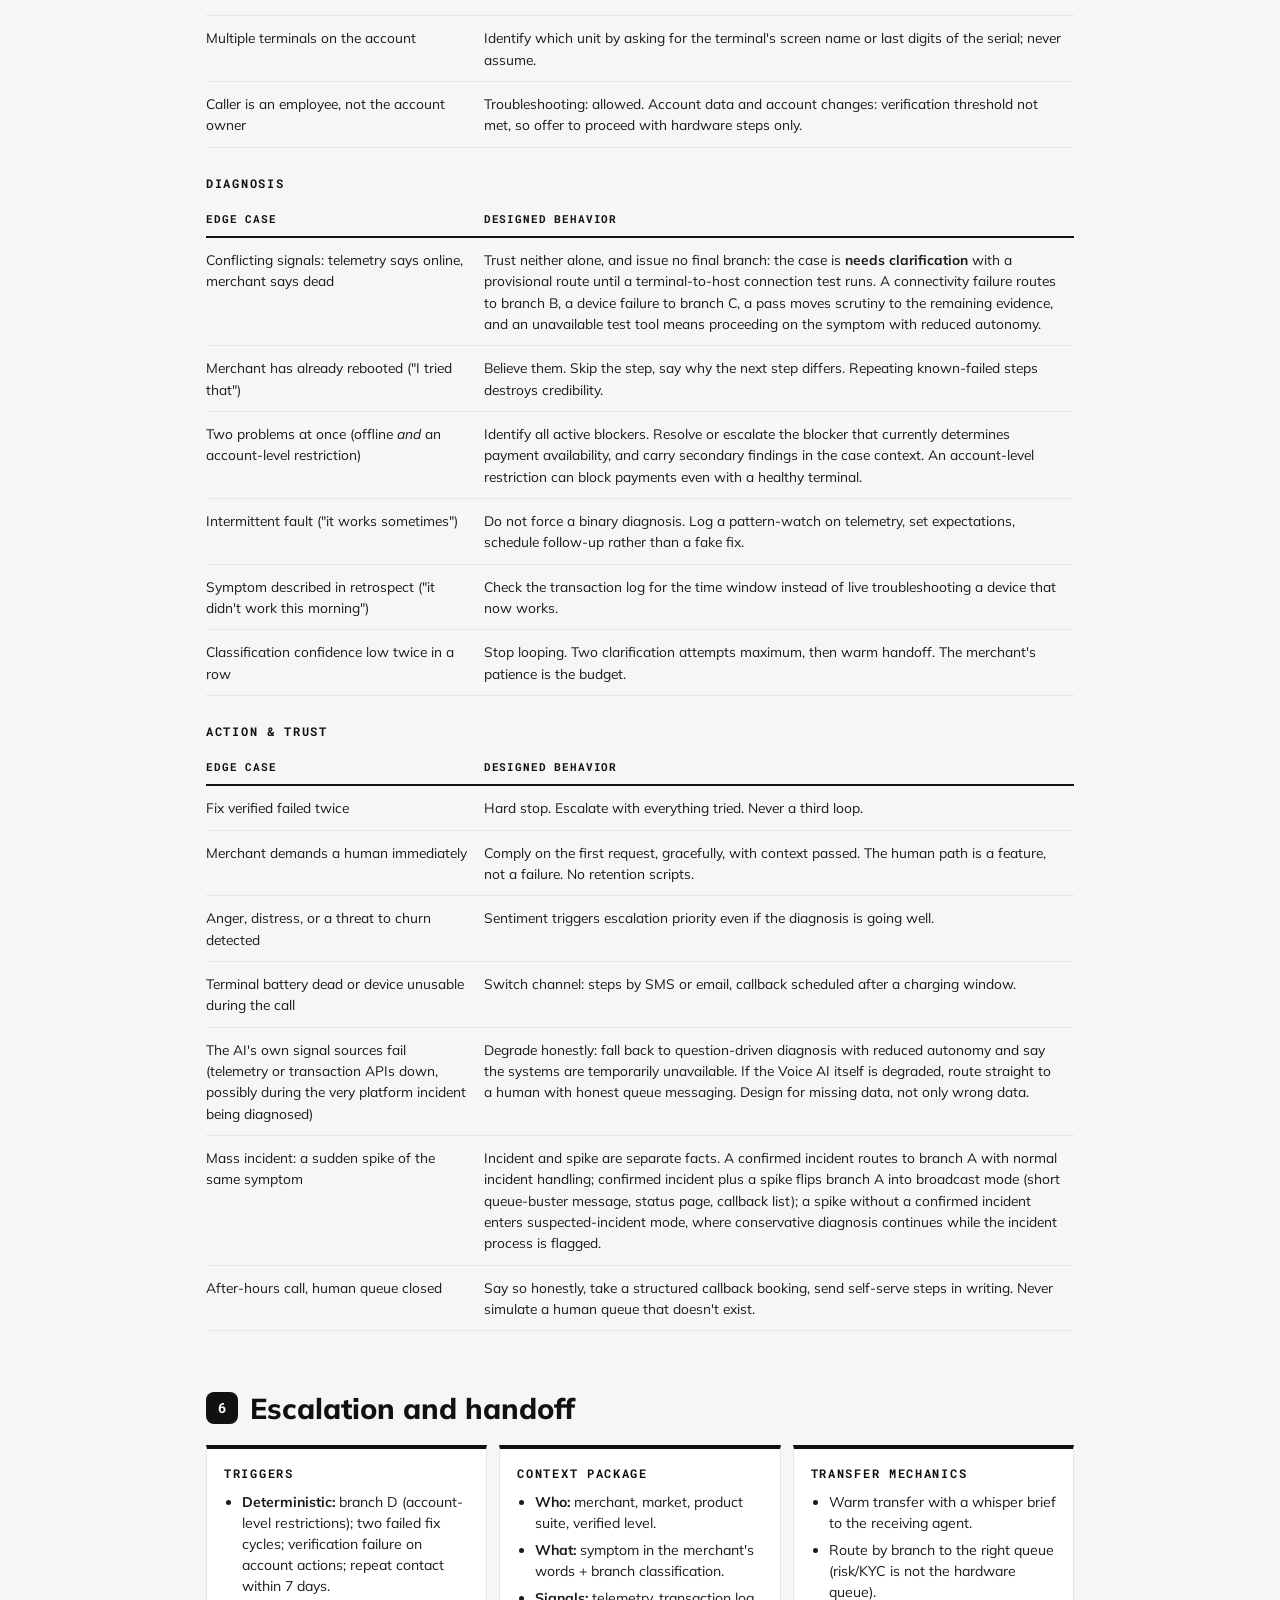
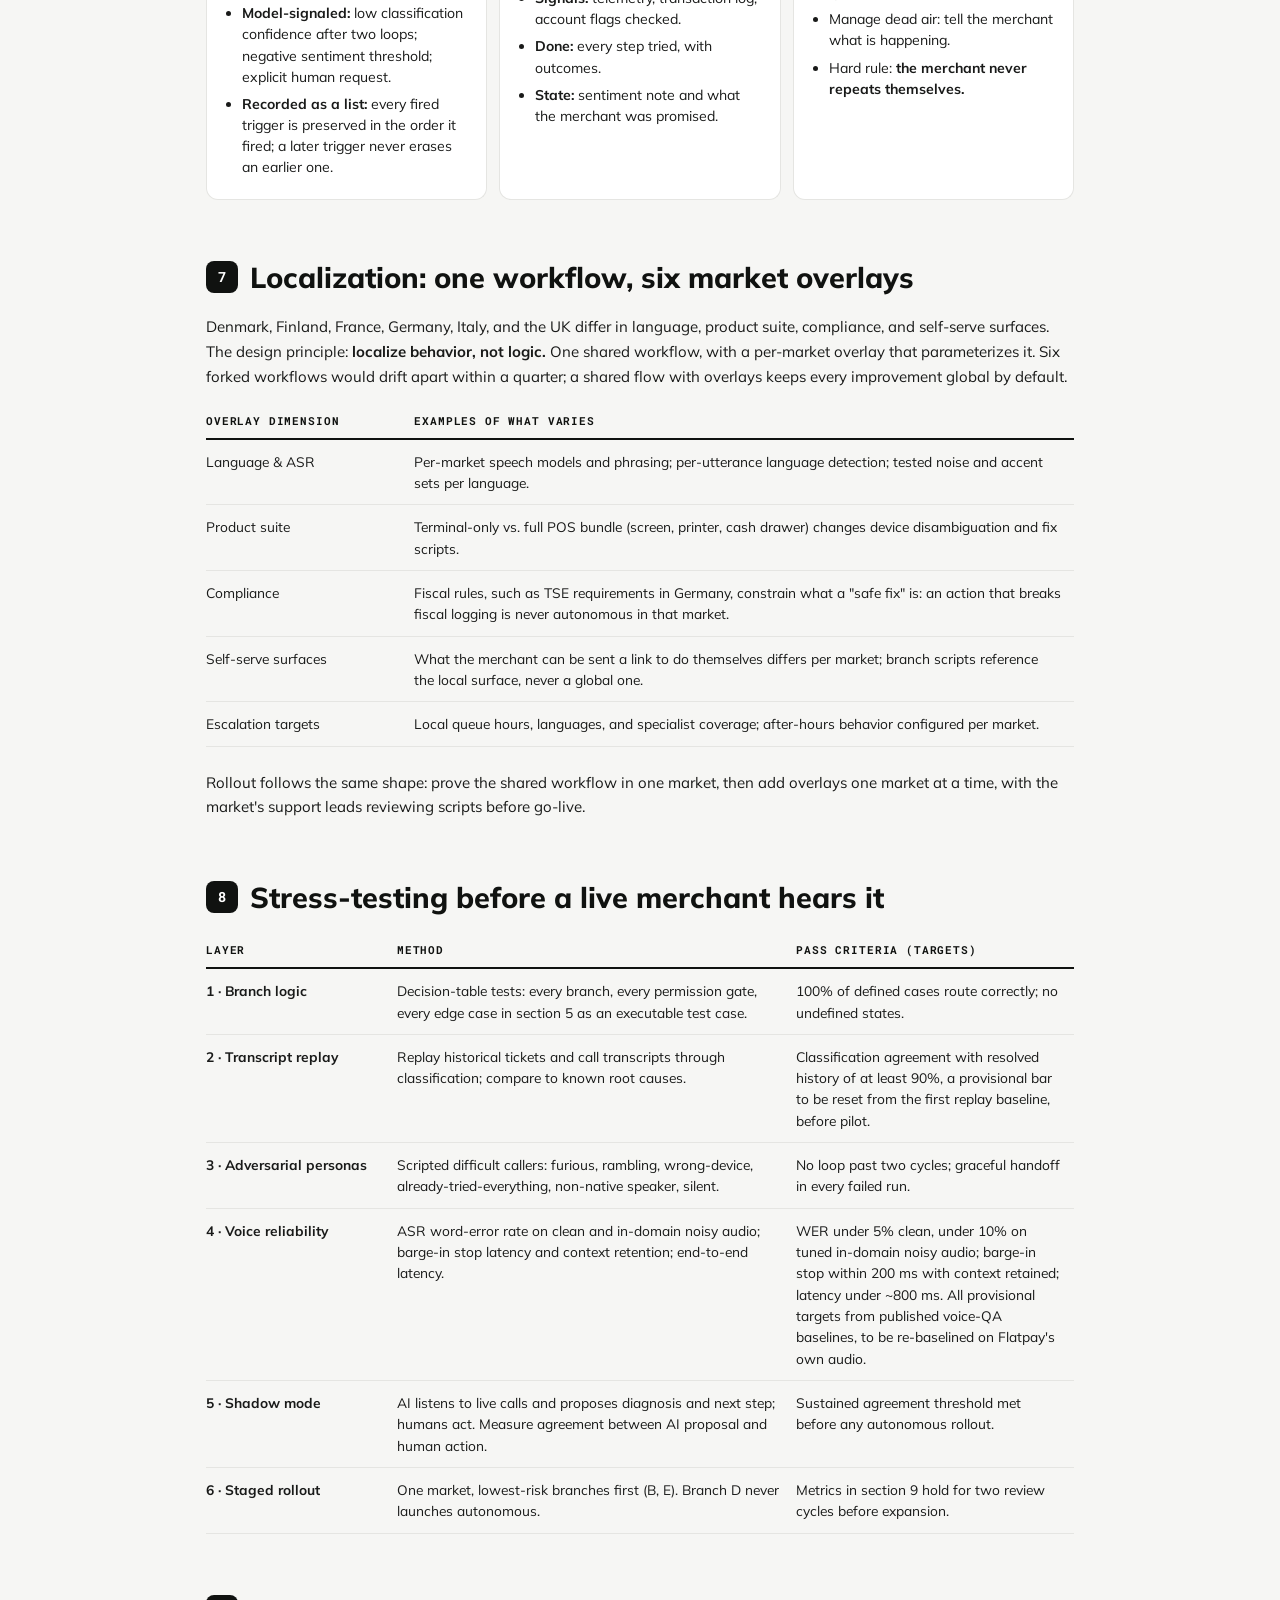
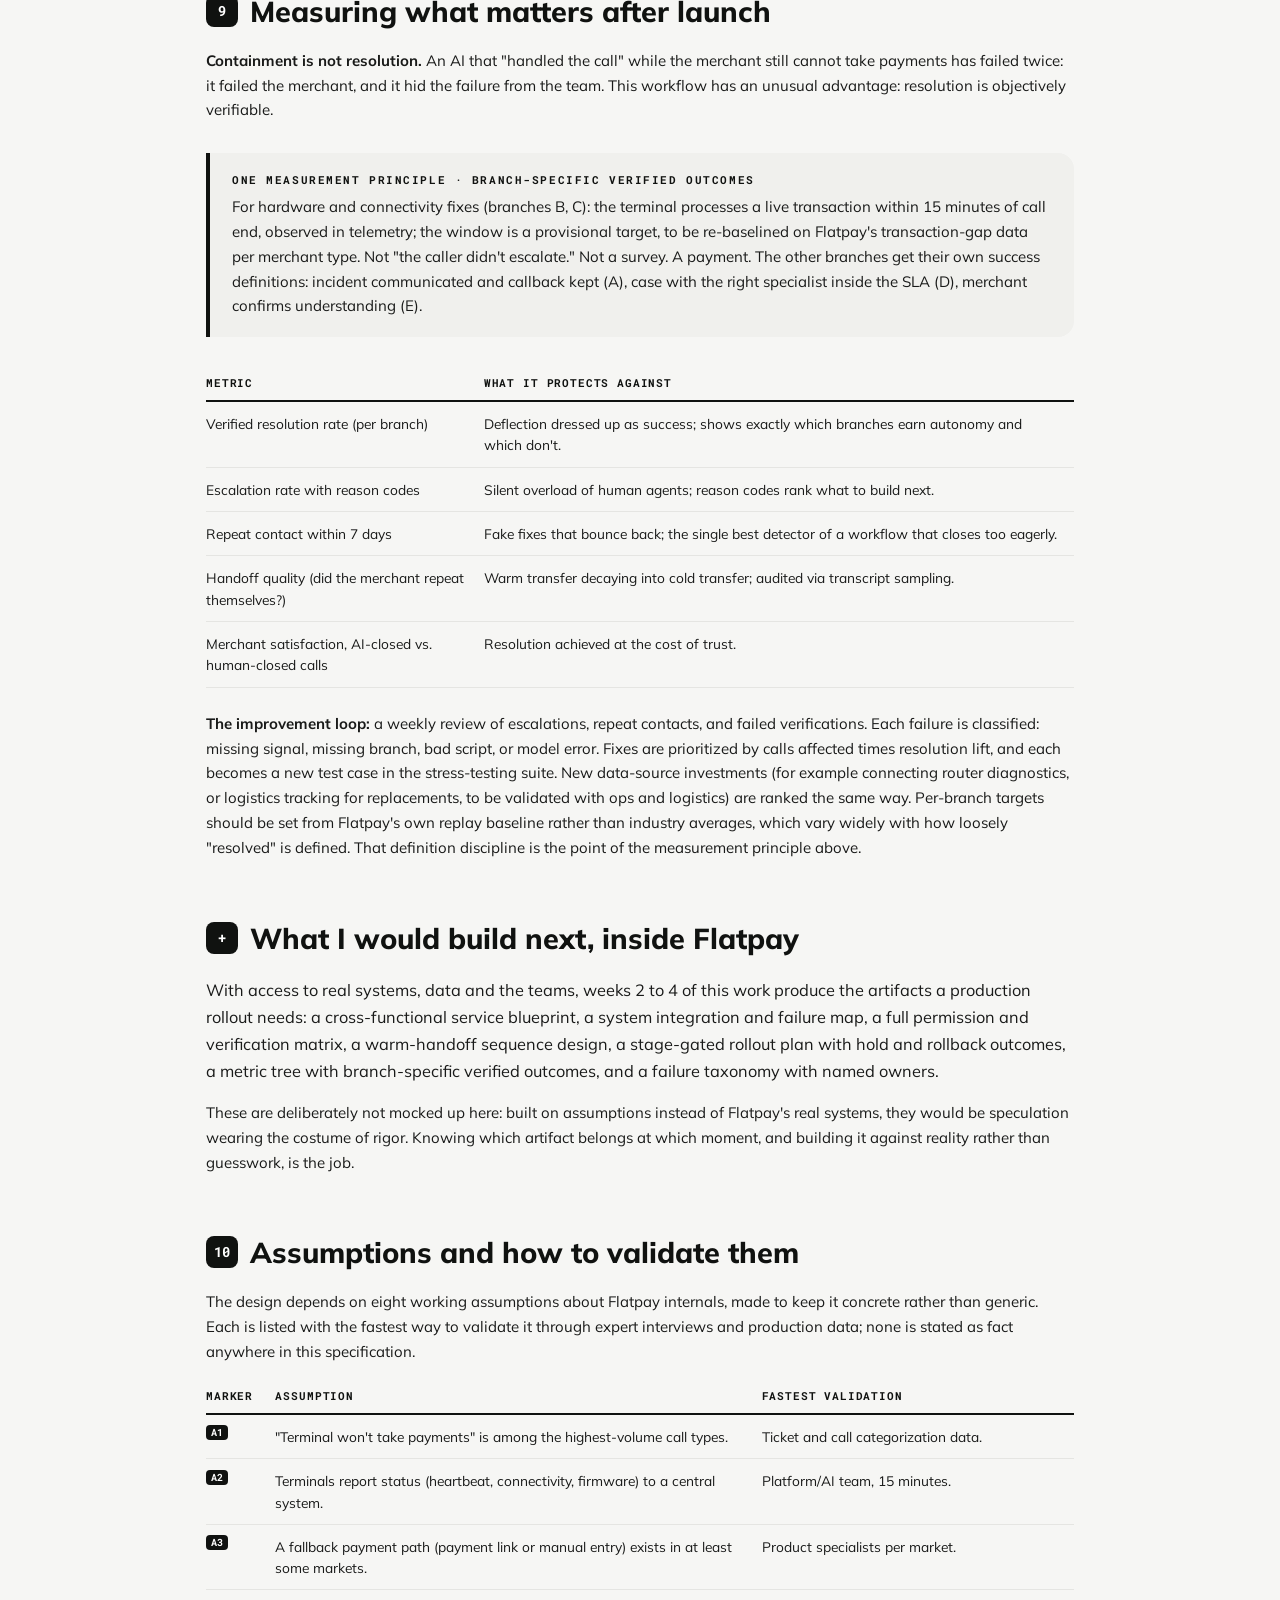
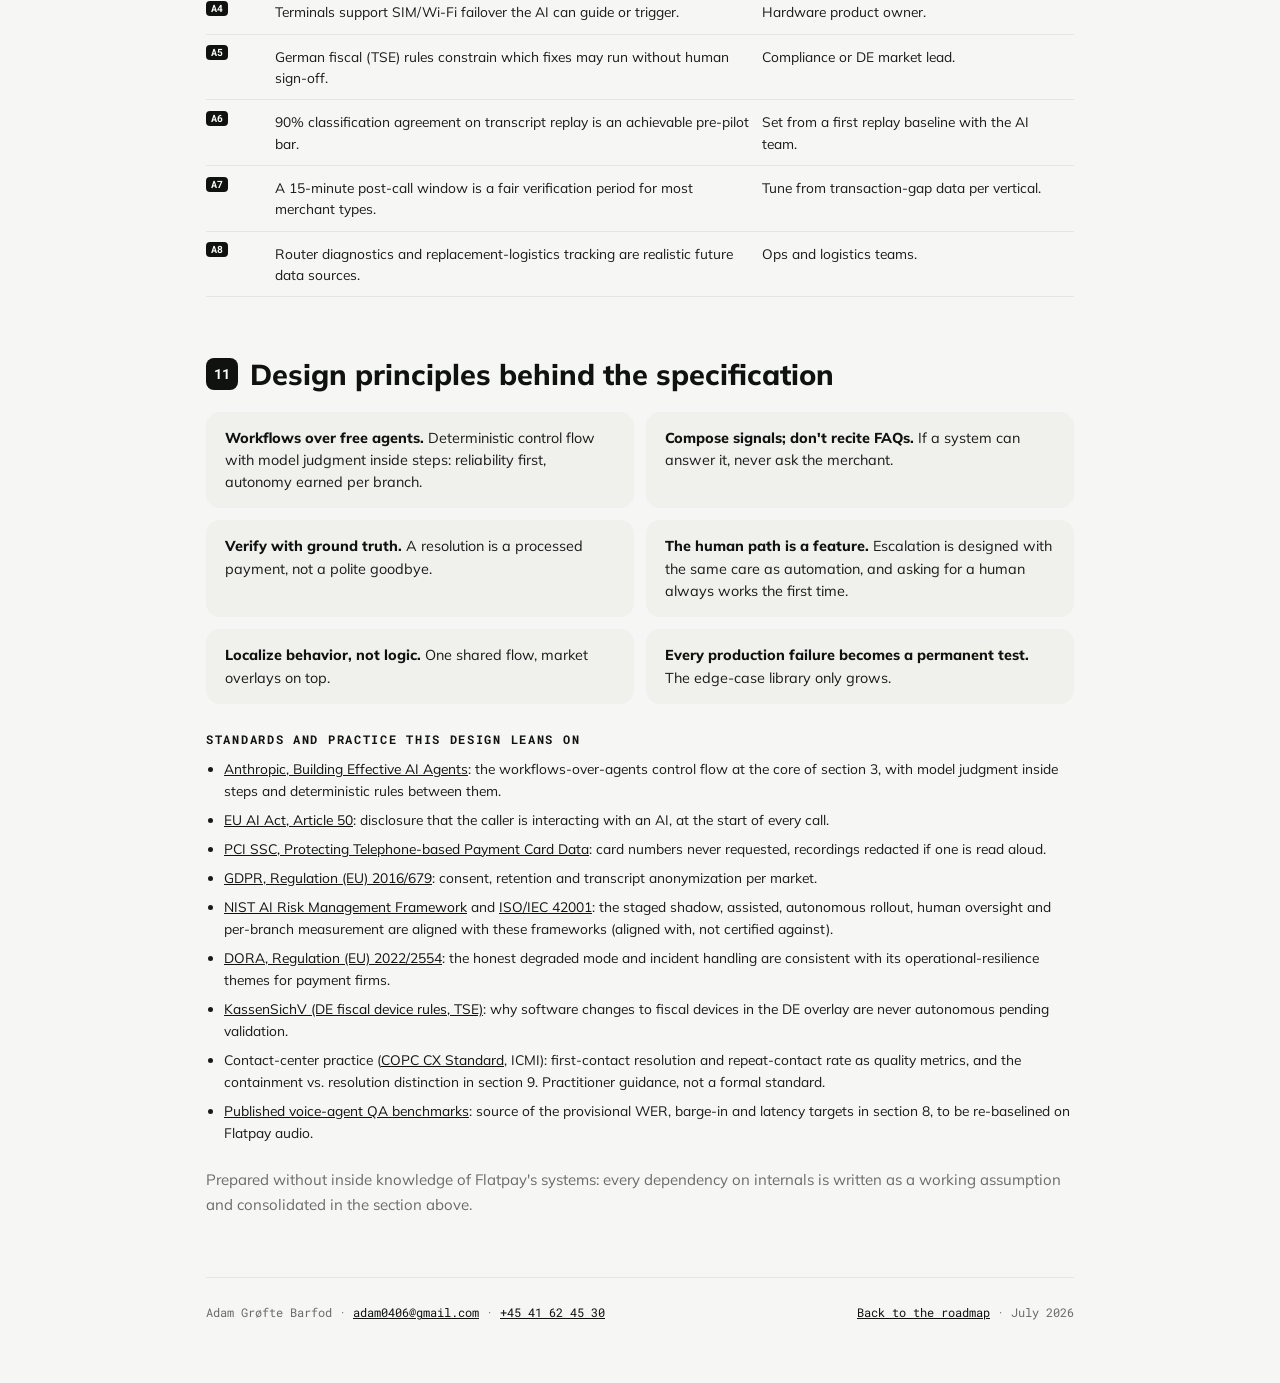
==== commit 3aba90d3: "The lime accent retires: white on dark everywhere, ink on paper Every green in the theme is gone. On" ====
--- a/workflow.html
+++ b/workflow.html
@@ -5,7 +5,7 @@
 <meta name="viewport" content="width=device-width, initial-scale=1">
 <title>Full workflow specification · Designing for resolution, not deflection</title>
 <meta name="description" content="An agentic workflow design for a merchant-facing Voice AI, worked end to end: signal map, six branches, permissions, 20 edge cases, handoff spec, localization, test plan, metrics, assumptions register.">
-<link rel="icon" href="data:image/svg+xml,%3Csvg xmlns='http://www.w3.org/2000/svg' viewBox='0 0 24 24'%3E%3Crect width='24' height='24' rx='6' fill='%23101210'/%3E%3Ccircle cx='12' cy='12' r='5' fill='%239fe870'/%3E%3C/svg%3E">
+<link rel="icon" href="data:image/svg+xml,%3Csvg xmlns='http://www.w3.org/2000/svg' viewBox='0 0 24 24'%3E%3Crect width='24' height='24' rx='6' fill='%23101210'/%3E%3Ccircle cx='12' cy='12' r='5' fill='%23ffffff'/%3E%3C/svg%3E">
 <link rel="preconnect" href="https://fonts.googleapis.com">
 <link rel="preconnect" href="https://fonts.gstatic.com" crossorigin>
 <link href="https://fonts.googleapis.com/css2?family=Mulish:wght@400;600;700;800&family=Roboto+Mono:wght@400;500;700&display=swap" rel="stylesheet">
@@ -282,7 +282,7 @@
         <text x="260" y="388" text-anchor="middle" font-family="Mulish" font-size="7.4" fill="#b9bab6">payment acceptance restricted or blocked</text>
         <text x="260" y="400" text-anchor="middle" font-family="Mulish" font-size="7.4" fill="#b9bab6">outranks any technical fault</text>
         <line x1="372" y1="382" x2="462" y2="382" stroke="rgba(16,18,16,0.55)" stroke-width="1.2" marker-end="url(#fcxA)"/>
-        <rect x="468" y="356" width="222" height="52" rx="10" fill="rgba(159,232,112,0.13)" stroke="#101210" stroke-width="1.1"/>
+        <rect x="468" y="356" width="222" height="52" rx="10" fill="#f0f0ed" stroke="#101210" stroke-width="1.1"/>
         <text x="579" y="377" text-anchor="middle" font-family="Mulish" font-size="8.4" font-weight="800" fill="#101210">Branch D · Account-level restriction</text>
         <text x="579" y="393" text-anchor="middle" font-family="Mulish" font-size="7.2" fill="#6b6c69">specialist warm handoff · reasons never on the call</text>
 
@@ -291,7 +291,7 @@
         <text x="260" y="458" text-anchor="middle" font-family="Mulish" font-size="9.5" font-weight="800" fill="#101210">Incident status</text>
         <text x="260" y="472" text-anchor="middle" font-family="Mulish" font-size="7.5" fill="#6b6c69">incident confirmed? symptom spiking?</text>
         <line x1="380" y1="461" x2="462" y2="450" stroke="rgba(16,18,16,0.55)" stroke-width="1.2" marker-end="url(#fcxA)"/>
-        <rect x="468" y="428" width="222" height="44" rx="10" fill="rgba(159,232,112,0.13)" stroke="#101210" stroke-width="1.1"/>
+        <rect x="468" y="428" width="222" height="44" rx="10" fill="#f0f0ed" stroke="#101210" stroke-width="1.1"/>
         <text x="579" y="446" text-anchor="middle" font-family="Mulish" font-size="8.4" font-weight="800" fill="#101210">Branch A · Platform incident</text>
         <text x="579" y="461" text-anchor="middle" font-family="Mulish" font-size="7.2" fill="#6b6c69">broadcast mode when a spike joins a confirmed incident</text>
         <circle cx="473" cy="486" r="2.4" fill="#b8863f"/>
@@ -302,7 +302,7 @@
         <text x="260" y="542" text-anchor="middle" font-family="Mulish" font-size="9.5" font-weight="800" fill="#101210">Device identification</text>
         <text x="260" y="556" text-anchor="middle" font-family="Mulish" font-size="7.5" fill="#6b6c69">terminal? POS tablet? printer? unclear?</text>
         <line x1="380" y1="545" x2="462" y2="534" stroke="rgba(16,18,16,0.55)" stroke-width="1.2" marker-end="url(#fcxA)"/>
-        <rect x="468" y="514" width="222" height="40" rx="10" fill="rgba(159,232,112,0.13)" stroke="#101210" stroke-width="1.1"/>
+        <rect x="468" y="514" width="222" height="40" rx="10" fill="#f0f0ed" stroke="#101210" stroke-width="1.1"/>
         <text x="579" y="538" text-anchor="middle" font-family="Mulish" font-size="8.4" font-weight="800" fill="#101210">Branch F · Wrong or unclear device</text>
         <circle cx="473" cy="568" r="2.4" fill="#b8863f"/>
         <text x="482" y="572" font-family="Roboto Mono" font-size="7" fill="#8a6530">unclear after two attempts &#8594; warm handoff</text>
--- a/css/style.css
+++ b/css/style.css
@@ -6,7 +6,7 @@
 :root {
   --abyss: #0a0a0a;          /* page base, deeper than brand green */
   --green: #101210;          /* brand dark green */
-  --lime: #9fe870;
+  --lime: #ffffff;
   --paper: #f6f6f4;
   --card: #ffffff;
   --border: #e5e5e2;
@@ -57,6 +57,7 @@
   overflow-x: hidden;
 }
 a { color: var(--lime); }
+.wf-body a, .pp-paper a, .sim-paper a { color: var(--green); }
 b, strong { font-weight: 700; }
 svg { display: block; }
 ::selection { background: var(--lime); color: var(--green); }
@@ -68,7 +69,7 @@
 .blob { position: absolute; border-radius: 50%; will-change: transform; }
 .blob.a {
   width: 70vw; height: 70vw; top: -25vw; right: -20vw;
-  background: radial-gradient(circle at center, rgba(159, 232, 112, 0.10), transparent 62%);
+  background: radial-gradient(circle at center, rgba(255, 255, 255, 0.10), transparent 62%);
   animation: drift-a 46s ease-in-out infinite alternate;
 }
 .blob.b {
@@ -78,7 +79,7 @@
 }
 .blob.c {
   width: 44vw; height: 44vw; bottom: -18vw; right: 4vw;
-  background: radial-gradient(circle at center, rgba(159, 232, 112, 0.06), transparent 60%);
+  background: radial-gradient(circle at center, rgba(255, 255, 255, 0.06), transparent 60%);
   animation: drift-c 39s ease-in-out infinite alternate;
 }
 @keyframes drift-a { from { transform: translate(0, 0) scale(1); } to { transform: translate(-9vw, 11vh) scale(1.14); } }
@@ -169,7 +170,7 @@
 .topbar a { color: var(--mist); text-decoration: none; }
 .topbar a:hover { color: var(--lime); }
 .topbar .tb-pdf {
-  border: 1px solid rgba(159, 232, 112, 0.35); border-radius: 999px;
+  border: 1px solid rgba(255, 255, 255, 0.35); border-radius: 999px;
   padding: 7px 15px; color: var(--lime); transition: background 0.4s ease, color 0.4s ease;
 }
 .topbar .tb-pdf:hover { background: var(--lime); color: var(--green); }
@@ -186,7 +187,7 @@
 }
 .rail::before {
   content: ""; position: absolute; top: -26px; bottom: -26px; width: 1px;
-  background: rgba(159, 232, 112, 0.14); z-index: -1;
+  background: rgba(255, 255, 255, 0.14); z-index: -1;
 }
 .rail a {
   width: 40px; height: 40px; border-radius: 50%;
@@ -194,16 +195,16 @@
 }
 .rail a::before {
   content: ""; width: 9px; height: 9px; border-radius: 50%;
-  background: rgba(159, 232, 112, 0.22);
+  background: rgba(255, 255, 255, 0.22);
   transition: background 0.4s ease, transform 0.4s ease, box-shadow 0.4s ease;
 }
-.rail a:hover::before { background: rgba(159, 232, 112, 0.6); transform: scale(1.3); }
-.rail a.active::before { background: var(--lime); transform: scale(1.35); box-shadow: 0 0 14px rgba(159, 232, 112, 0.55); }
+.rail a:hover::before { background: rgba(255, 255, 255, 0.6); transform: scale(1.3); }
+.rail a.active::before { background: var(--lime); transform: scale(1.35); box-shadow: 0 0 14px rgba(255, 255, 255, 0.55); }
 .rail a:focus-visible { outline: 2px solid var(--lime); outline-offset: 3px; }
 .rail a::after {
   content: attr(data-tip); position: absolute; left: 46px; top: 50%;
   transform: translateY(-50%) translateX(-8px);
-  background: var(--green); border: 1px solid rgba(159, 232, 112, 0.35);
+  background: var(--green); border: 1px solid rgba(255, 255, 255, 0.35);
   color: #fff; font-family: var(--mono); font-size: 0.68rem; font-weight: 500;
   padding: 7px 13px; border-radius: 9px; white-space: nowrap;
   opacity: 0; pointer-events: none;
@@ -215,10 +216,10 @@
 .rail a.rail-sim { margin-top: 12px; }
 .rail a.rail-sim::before {
   width: 11px; height: 11px; border-radius: 3px; background: none;
-  border: 1.5px solid rgba(159, 232, 112, 0.6); transform: rotate(45deg);
-}
-.rail a.rail-sim:hover::before { background: rgba(159, 232, 112, 0.6); border-color: var(--lime); transform: rotate(45deg) scale(1.15); }
-.rail a.rail-sim.active::before { background: var(--lime); border-color: var(--lime); transform: rotate(45deg) scale(1.2); box-shadow: 0 0 14px rgba(159, 232, 112, 0.55); }
+  border: 1.5px solid rgba(255, 255, 255, 0.6); transform: rotate(45deg);
+}
+.rail a.rail-sim:hover::before { background: rgba(255, 255, 255, 0.6); border-color: var(--lime); transform: rotate(45deg) scale(1.15); }
+.rail a.rail-sim.active::before { background: var(--lime); border-color: var(--lime); transform: rotate(45deg) scale(1.2); box-shadow: 0 0 14px rgba(255, 255, 255, 0.55); }
 @media (max-width: 900px) { .rail { display: none; } }
 
 /* ==================== Branch tree (phase 3) ==================== */
@@ -229,7 +230,7 @@
 }
 .bt-root-ic {
   width: 34px; height: 34px; border-radius: 50%; flex-shrink: 0;
-  background: rgba(159, 232, 112, 0.16); color: var(--lime);
+  background: rgba(255, 255, 255, 0.16); color: var(--lime);
   display: flex; align-items: center; justify-content: center;
 }
 .bt-root-t { display: block; font-weight: 800; font-size: 0.95rem; }
@@ -245,7 +246,7 @@
 }
 .bt-packet {
   position: absolute; left: -3px; top: 0; width: 8px; height: 8px; border-radius: 50%;
-  background: var(--lime); box-shadow: 0 0 10px 2px rgba(159, 232, 112, 0.75);
+  background: var(--green); box-shadow: 0 0 8px 1px rgba(16, 18, 16, 0.3);
   animation: btpacket 3s ease-in infinite;
 }
 @keyframes btpacket {
@@ -287,7 +288,7 @@
 .ho-chip {
   display: inline-block; font-family: var(--mono); font-size: 0.62rem; font-weight: 700;
   letter-spacing: 0.14em; text-transform: uppercase; color: var(--green);
-  background: var(--lime); border-radius: 6px; padding: 3px 10px; margin-bottom: 9px;
+  background: #fff; border-radius: 6px; padding: 3px 10px; margin-bottom: 9px;
 }
 
 /* ==================== Phase 3 route stepper ==================== */
@@ -304,7 +305,7 @@
   border: 1.5px solid #d4d4d1; display: flex; align-items: center; justify-content: center;
   margin: 0 auto; transition: transform 0.5s var(--ease-out), border-color 0.4s ease, box-shadow 0.4s ease;
 }
-.route-step:hover .rs-node { transform: translateY(-4px); border-color: var(--lime); box-shadow: 0 8px 20px rgba(16, 18, 16, 0.12); }
+.route-step:hover .rs-node { transform: translateY(-4px); border-color: #101210; box-shadow: 0 8px 20px rgba(16, 18, 16, 0.12); }
 .phase-details[open] .route .rs-node { animation: nodeglow 9s ease-in-out infinite; }
 .phase-details[open] .route .route-step:nth-child(3) .rs-node { animation-delay: 1.5s; }
 .phase-details[open] .route .route-step:nth-child(4) .rs-node { animation-delay: 3s; }
@@ -313,7 +314,7 @@
 .phase-details[open] .route .route-step:nth-child(7) .rs-node { animation-delay: 7.5s; }
 @keyframes nodeglow {
   0%, 16%, 100% { border-color: #d4d4d1; box-shadow: none; }
-  6% { border-color: #9fe870; box-shadow: 0 0 0 5px rgba(159, 232, 112, 0.22); }
+  6% { border-color: #101210; box-shadow: 0 0 0 5px rgba(16, 18, 16, 0.12); }
 }
 .rs-num { display: block; font-family: var(--mono); font-size: 0.64rem; font-weight: 700; color: #676862; letter-spacing: 0.08em; margin-top: 11px; }
 .rs-t { display: block; font-weight: 800; color: var(--green); font-size: 0.92rem; margin-top: 2px; }
@@ -339,17 +340,12 @@
 .deliver {
   display: flex; align-items: center; gap: 18px; flex-wrap: wrap;
   background: linear-gradient(135deg, #1d1e1c, #101210);
-  border: 1px solid rgba(159, 232, 112, 0.35); border-radius: 16px;
+  border: 1px solid rgba(255, 255, 255, 0.22); border-radius: 16px;
   padding: 20px 24px; position: relative; overflow: hidden;
-}
-.deliver::before {
-  content: ""; position: absolute; top: -60%; right: -10%; width: 55%; height: 220%;
-  background: radial-gradient(circle, rgba(159, 232, 112, 0.14), transparent 65%);
-  pointer-events: none; animation: cardlight 18s ease-in-out infinite alternate;
 }
 .dv-ic {
   width: 46px; height: 46px; border-radius: 12px; flex-shrink: 0;
-  background: rgba(159, 232, 112, 0.14); color: var(--lime);
+  background: rgba(255, 255, 255, 0.1); color: #fff;
   display: flex; align-items: center; justify-content: center; position: relative;
 }
 .dv-main { flex: 1; min-width: 200px; position: relative; }
@@ -357,30 +353,29 @@
 .dv-s { display: block; font-family: var(--mono); font-size: 0.68rem; color: var(--mist); margin-top: 5px; letter-spacing: 0.04em; }
 .dv-actions { display: flex; gap: 10px; flex-wrap: wrap; position: relative; }
 .btn-ghost-green {
-  display: inline-block; border: 1px solid rgba(159, 232, 112, 0.45); color: var(--lime);
+  display: inline-block; border: 1px solid rgba(255, 255, 255, 0.45); color: var(--lime);
   text-decoration: none; font-family: var(--mono); font-weight: 700; font-size: 0.8rem;
   padding: 12px 20px; border-radius: 999px; white-space: nowrap;
   transition: background 0.4s ease, color 0.4s ease, transform 0.5s var(--ease-out);
 }
-.btn-ghost-green:hover { background: rgba(159, 232, 112, 0.12); transform: translateY(-2px); }
+.btn-ghost-green:hover { background: rgba(255, 255, 255, 0.12); transform: translateY(-2px); }
 
 /* ==================== The forge: streams converge into the deliverable ==================== */
 .forge { display: block; width: 100%; max-width: 680px; height: auto; margin: 2px auto -20px; position: relative; }
 .forge-path { animation: forkdash 1.1s linear infinite; }
-.forge-bit { filter: drop-shadow(0 0 5px rgba(159, 232, 112, 1)); }
+.forge-bit { filter: none; }
 .fc-ring { transform-box: fill-box; transform-origin: center; }
 .fc-ring.r1 { animation: rotslow 7s linear infinite; }
 .fc-ring.r2 { animation: rotslow 4.5s linear infinite reverse; }
 .fc-orb {
   transform-box: fill-box; transform-origin: center;
-  filter: drop-shadow(0 0 10px rgba(159, 232, 112, 1));
   animation: orbpulse 1.8s ease-in-out infinite;
 }
 @keyframes orbpulse {
-  0%, 100% { transform: scale(1); filter: drop-shadow(0 0 8px rgba(159, 232, 112, 0.9)); }
-  50% { transform: scale(1.35); filter: drop-shadow(0 0 20px rgba(159, 232, 112, 1)); }
-}
-.forge-arc { opacity: 0; filter: drop-shadow(0 0 4px rgba(159, 232, 112, 1)); animation: arcblink 2.1s steps(1) infinite; }
+  0%, 100% { transform: scale(1); }
+  50% { transform: scale(1.35); }
+}
+.forge-arc { opacity: 0; animation: arcblink 2.1s steps(1) infinite; }
 .forge-arc.a2 { animation-delay: 0.7s; animation-duration: 1.7s; }
 .forge-arc.a3 { animation-delay: 1.2s; animation-duration: 2.5s; }
 @keyframes arcblink {
@@ -390,34 +385,29 @@
 }
 .deliver.forged { animation: forgedpulse 3.2s ease-in-out infinite; }
 @keyframes forgedpulse {
-  0%, 100% { box-shadow: 0 0 12px rgba(159, 232, 112, 0.15); border-color: rgba(159, 232, 112, 0.4); }
-  50% { box-shadow: 0 0 55px rgba(159, 232, 112, 0.5), 0 0 120px rgba(159, 232, 112, 0.18); border-color: rgba(159, 232, 112, 0.95); }
+  0%, 100% { box-shadow: 0 0 10px rgba(255, 255, 255, 0.05); border-color: rgba(255, 255, 255, 0.2); }
+  50% { box-shadow: 0 0 34px rgba(255, 255, 255, 0.14); border-color: rgba(255, 255, 255, 0.55); }
 }
 .deliver.forged::after {
   content: ""; position: absolute; inset: 7px; pointer-events: none;
   background:
-    linear-gradient(#9fe870, #9fe870) left top / 24px 2px no-repeat,
-    linear-gradient(#9fe870, #9fe870) left top / 2px 24px no-repeat,
-    linear-gradient(#9fe870, #9fe870) right top / 24px 2px no-repeat,
-    linear-gradient(#9fe870, #9fe870) right top / 2px 24px no-repeat,
-    linear-gradient(#9fe870, #9fe870) left bottom / 24px 2px no-repeat,
-    linear-gradient(#9fe870, #9fe870) left bottom / 2px 24px no-repeat,
-    linear-gradient(#9fe870, #9fe870) right bottom / 24px 2px no-repeat,
-    linear-gradient(#9fe870, #9fe870) right bottom / 2px 24px no-repeat;
+    linear-gradient(#fff, #fff) left top / 24px 2px no-repeat,
+    linear-gradient(#fff, #fff) left top / 2px 24px no-repeat,
+    linear-gradient(#fff, #fff) right top / 24px 2px no-repeat,
+    linear-gradient(#fff, #fff) right top / 2px 24px no-repeat,
+    linear-gradient(#fff, #fff) left bottom / 24px 2px no-repeat,
+    linear-gradient(#fff, #fff) left bottom / 2px 24px no-repeat,
+    linear-gradient(#fff, #fff) right bottom / 24px 2px no-repeat,
+    linear-gradient(#fff, #fff) right bottom / 2px 24px no-repeat;
   animation: cornerpulse 3.2s ease-in-out infinite;
 }
-@keyframes cornerpulse { 0%, 100% { opacity: 0.3; } 50% { opacity: 1; } }
-.deliver.forged .dv-ic { animation: icharge 4s ease-in-out infinite; }
-@keyframes icharge {
-  0%, 100% { box-shadow: inset 0 0 0 0 rgba(159, 232, 112, 0); }
-  50% { box-shadow: inset 0 0 16px rgba(159, 232, 112, 0.5); }
-}
+@keyframes cornerpulse { 0%, 100% { opacity: 0.2; } 50% { opacity: 0.7; } }
 
 .btn-spec.js-holo { animation: keyglow 3s ease-in-out infinite; }
 @keyframes keyglow {
-  0% { box-shadow: 0 0 0 0 rgba(159, 232, 112, 0.6), 0 0 0 0 rgba(159, 232, 112, 0.35); }
-  55% { box-shadow: 0 0 0 9px rgba(159, 232, 112, 0), 0 0 0 4px rgba(159, 232, 112, 0.2); }
-  100% { box-shadow: 0 0 0 9px rgba(159, 232, 112, 0), 0 0 0 16px rgba(159, 232, 112, 0); }
+  0% { box-shadow: 0 0 0 0 rgba(255, 255, 255, 0.5), 0 0 0 0 rgba(255, 255, 255, 0.3); }
+  55% { box-shadow: 0 0 0 9px rgba(255, 255, 255, 0), 0 0 0 4px rgba(255, 255, 255, 0.18); }
+  100% { box-shadow: 0 0 0 9px rgba(255, 255, 255, 0), 0 0 0 16px rgba(255, 255, 255, 0); }
 }
 
 /* ==================== Hologram spec overlay ==================== */
@@ -429,21 +419,21 @@
 }
 .holo-backdrop::after {
   content: ""; position: absolute; inset: 0; pointer-events: none;
-  background: repeating-linear-gradient(0deg, rgba(159, 232, 112, 0.05) 0 1px, transparent 1px 4px);
+  background: repeating-linear-gradient(0deg, rgba(255, 255, 255, 0.05) 0 1px, transparent 1px 4px);
 }
 .holo-frame {
   position: absolute; top: 3vh; bottom: 3vh; left: 50%;
   width: min(1150px, 94vw); transform: translateX(-50%) scale(0.96);
-  background: #0b0b0b; border: 1px solid rgba(159, 232, 112, 0.5);
+  background: #0b0b0b; border: 1px solid rgba(255, 255, 255, 0.5);
   border-radius: 16px; overflow: hidden; display: flex; flex-direction: column;
-  box-shadow: 0 0 0 1px rgba(159, 232, 112, 0.15), 0 0 70px rgba(159, 232, 112, 0.22), 0 60px 160px rgba(0, 0, 0, 0.65);
+  box-shadow: 0 0 0 1px rgba(255, 255, 255, 0.15), 0 0 70px rgba(255, 255, 255, 0.22), 0 60px 160px rgba(0, 0, 0, 0.65);
   opacity: 0; transition: opacity 0.35s ease, transform 0.45s var(--ease-out);
 }
 .holo.show .holo-backdrop { opacity: 1; }
 .holo-burst {
   position: absolute; left: 50%; top: 50%; width: 46vmax; height: 46vmax;
   margin: -23vmax 0 0 -23vmax; border-radius: 50%; pointer-events: none;
-  background: radial-gradient(circle, rgba(159, 232, 112, 0.35), rgba(159, 232, 112, 0.08) 40%, transparent 65%);
+  background: radial-gradient(circle, rgba(255, 255, 255, 0.35), rgba(255, 255, 255, 0.08) 40%, transparent 65%);
   transform: scale(0); opacity: 0;
 }
 .holo.show .holo-burst { animation: holoburst 0.9s ease-out forwards; }
@@ -454,14 +444,14 @@
 }
 .holo-flash {
   position: absolute; inset: 0; pointer-events: none; opacity: 0;
-  background: radial-gradient(circle at 50% 55%, rgba(228, 255, 200, 0.95), rgba(159, 232, 112, 0.5) 30%, transparent 65%);
+  background: radial-gradient(circle at 50% 55%, rgba(255, 255, 255, 0.95), rgba(255, 255, 255, 0.5) 30%, transparent 65%);
 }
 .holo.show .holo-flash { animation: holoflash 0.5s ease-out forwards; }
 @keyframes holoflash { 0% { opacity: 0; } 12% { opacity: 1; } 100% { opacity: 0; } }
 .holo-shock {
   position: absolute; left: 50%; top: 50%; width: 24px; height: 24px;
   margin: -12px 0 0 -12px; border-radius: 50%; pointer-events: none;
-  border: 2px solid rgba(159, 232, 112, 0.9); opacity: 0;
+  border: 2px solid rgba(255, 255, 255, 0.9); opacity: 0;
 }
 .holo.show .holo-shock { animation: holoshock 0.85s cubic-bezier(0.16, 1, 0.3, 1) forwards; }
 @keyframes holoshock {
@@ -470,7 +460,7 @@
 }
 .holo-beam {
   position: absolute; left: 50%; top: 0; bottom: 0; width: 6px; margin-left: -3px;
-  background: linear-gradient(180deg, transparent, rgba(159, 232, 112, 0.95), transparent);
+  background: linear-gradient(180deg, transparent, rgba(255, 255, 255, 0.95), transparent);
   filter: blur(1px); opacity: 0; pointer-events: none;
 }
 .holo.show .holo-beam { animation: holobeam 0.55s ease-out forwards; }
@@ -486,14 +476,14 @@
 .holo-frame::after {
   content: ""; position: absolute; inset: 8px; pointer-events: none;
   background:
-    linear-gradient(#9fe870, #9fe870) left top / 26px 2px no-repeat,
-    linear-gradient(#9fe870, #9fe870) left top / 2px 26px no-repeat,
-    linear-gradient(#9fe870, #9fe870) right top / 26px 2px no-repeat,
-    linear-gradient(#9fe870, #9fe870) right top / 2px 26px no-repeat,
-    linear-gradient(#9fe870, #9fe870) left bottom / 26px 2px no-repeat,
-    linear-gradient(#9fe870, #9fe870) left bottom / 2px 26px no-repeat,
-    linear-gradient(#9fe870, #9fe870) right bottom / 26px 2px no-repeat,
-    linear-gradient(#9fe870, #9fe870) right bottom / 2px 26px no-repeat;
+    linear-gradient(#ffffff, #ffffff) left top / 26px 2px no-repeat,
+    linear-gradient(#ffffff, #ffffff) left top / 2px 26px no-repeat,
+    linear-gradient(#ffffff, #ffffff) right top / 26px 2px no-repeat,
+    linear-gradient(#ffffff, #ffffff) right top / 2px 26px no-repeat,
+    linear-gradient(#ffffff, #ffffff) left bottom / 26px 2px no-repeat,
+    linear-gradient(#ffffff, #ffffff) left bottom / 2px 26px no-repeat,
+    linear-gradient(#ffffff, #ffffff) right bottom / 26px 2px no-repeat,
+    linear-gradient(#ffffff, #ffffff) right bottom / 2px 26px no-repeat;
   animation: cornerpulse 3.4s ease-in-out infinite;
 }
 @keyframes holoreveal {
@@ -506,13 +496,13 @@
 }
 .holo-lines {
   position: absolute; inset: 0; pointer-events: none;
-  background: repeating-linear-gradient(0deg, rgba(159, 232, 112, 0.045) 0 1px, transparent 1px 4px);
+  background: repeating-linear-gradient(0deg, rgba(255, 255, 255, 0.045) 0 1px, transparent 1px 4px);
   animation: holodrift 14s linear infinite;
 }
 @keyframes holodrift { to { background-position: 0 40px; } }
 .holo-bar {
   display: flex; align-items: center; gap: 18px; padding: 12px 18px;
-  background: #0a0b0a; border-bottom: 1px solid rgba(159, 232, 112, 0.2);
+  background: #0a0b0a; border-bottom: 1px solid rgba(255, 255, 255, 0.2);
 }
 .holo-title {
   font-family: var(--mono); font-size: 0.7rem; font-weight: 700;
@@ -530,7 +520,7 @@
 .holo-newtab:hover { color: var(--lime); }
 .holo-close {
   flex-shrink: 0; width: 36px; height: 36px; border-radius: 50%;
-  background: none; border: 1px solid rgba(159, 232, 112, 0.4); color: var(--lime);
+  background: none; border: 1px solid rgba(255, 255, 255, 0.4); color: var(--lime);
   display: flex; align-items: center; justify-content: center; cursor: pointer;
   transition: background 0.3s ease, color 0.3s ease, transform 0.4s var(--ease-out);
 }
@@ -539,7 +529,7 @@
 .holo-frame iframe { flex: 1; width: 100%; border: 0; background: var(--paper); }
 .holo-glow {
   position: absolute; left: 0; right: 0; top: -80px; height: 80px; pointer-events: none;
-  background: linear-gradient(180deg, transparent, rgba(159, 232, 112, 0.1), transparent);
+  background: linear-gradient(180deg, transparent, rgba(255, 255, 255, 0.1), transparent);
   animation: scanmove 6s linear 0.6s infinite;
 }
 @media (max-width: 680px) {
@@ -582,14 +572,14 @@
 }
 .btn:hover { transform: translateY(-2px); }
 .btn.solid { background: var(--lime); color: var(--green); }
-.btn.solid:hover { background: #b3f188; }
-.btn.ghost { border: 1px solid rgba(159, 232, 112, 0.35); color: var(--lime); }
+.btn.solid:hover { background: #e8e8e5; }
+.btn.ghost { border: 1px solid rgba(255, 255, 255, 0.35); color: var(--lime); }
 .btn.ghost:hover { border-color: var(--lime); }
 /* spec link block under the simulator */
 .sec.speclink { padding: clamp(48px, 7vh, 80px) 0; }
 .speclink-box {
   display: flex; align-items: center; justify-content: space-between; gap: 24px; flex-wrap: wrap;
-  border: 1px solid rgba(159, 232, 112, 0.2); border-radius: 16px;
+  border: 1px solid rgba(255, 255, 255, 0.2); border-radius: 16px;
   background: rgba(255, 255, 255, 0.02); padding: 26px 30px;
 }
 .sl-t { display: block; font-weight: 800; font-size: 1.05rem; color: #fff; margin-bottom: 6px; }
@@ -604,7 +594,7 @@
 }
 .scroll-cue .line {
   width: 1px; height: 56px; overflow: hidden; position: relative;
-  background: rgba(159, 232, 112, 0.15);
+  background: rgba(255, 255, 255, 0.15);
 }
 .scroll-cue .line::after {
   content: ""; position: absolute; left: 0; top: -50%; width: 100%; height: 50%;
@@ -619,7 +609,7 @@
 .ov-track { position: relative; display: grid; grid-template-columns: repeat(7, 1fr); gap: 8px; }
 .ov-line {
   position: absolute; top: 27px; left: calc(100% / 14); right: calc(100% / 14); height: 2px;
-  background-image: repeating-linear-gradient(90deg, rgba(159, 232, 112, 0.32) 0 7px, transparent 7px 17px);
+  background-image: repeating-linear-gradient(90deg, rgba(255, 255, 255, 0.32) 0 7px, transparent 7px 17px);
   animation: ovdash 3.2s linear infinite;
 }
 @keyframes ovdash { to { background-position: 17px 0; } }
@@ -635,7 +625,7 @@
 }
 .ov-spark {
   position: absolute; top: -3px; left: 0; width: 8px; height: 8px; border-radius: 50%;
-  background: var(--lime); box-shadow: 0 0 14px 3px rgba(159, 232, 112, 0.6);
+  background: var(--lime); box-shadow: 0 0 14px 3px rgba(255, 255, 255, 0.6);
   animation: ovspark 16s ease-in-out infinite;
 }
 @keyframes ovspark {
@@ -653,7 +643,7 @@
 }
 .ov-dot {
   width: 54px; height: 54px; border-radius: 50%; flex-shrink: 0;
-  background: var(--abyss); border: 1px solid rgba(159, 232, 112, 0.35);
+  background: var(--abyss); border: 1px solid rgba(255, 255, 255, 0.35);
   display: flex; align-items: center; justify-content: center; color: var(--lime);
   transition: background 0.5s ease, color 0.5s ease, transform 0.6s var(--ease-out), border-color 0.5s ease;
   animation: ovpulse 7s ease-in-out infinite;
@@ -664,8 +654,8 @@
 .ov-node:nth-of-type(5) .ov-dot { animation-delay: 4.4s; }
 .ov-node:nth-of-type(6) .ov-dot { animation-delay: 5.5s; }
 @keyframes ovpulse {
-  0%, 100% { box-shadow: 0 0 0 0 rgba(159, 232, 112, 0); }
-  50% { box-shadow: 0 0 20px 3px rgba(159, 232, 112, 0.26); }
+  0%, 100% { box-shadow: 0 0 0 0 rgba(255, 255, 255, 0); }
+  50% { box-shadow: 0 0 20px 3px rgba(255, 255, 255, 0.26); }
 }
 .ov-node:hover .ov-dot, .ov-node:focus-visible .ov-dot {
   background: var(--lime); color: var(--green); border-color: var(--lime); transform: translateY(-5px);
@@ -673,8 +663,8 @@
 .ov-node:focus-visible { outline: 2px solid var(--lime); outline-offset: 4px; border-radius: 10px; }
 .ov-node:nth-of-type(7) .ov-dot { animation-delay: 6.6s; }
 .ov-node.ov-run .ov-dot {
-  border-color: rgba(159, 232, 112, 0.75);
-  box-shadow: 0 0 16px rgba(159, 232, 112, 0.16);
+  border-color: rgba(255, 255, 255, 0.75);
+  box-shadow: 0 0 16px rgba(255, 255, 255, 0.16);
 }
 .ov-node.ov-run .ov-num { letter-spacing: 0.3em; }
 .ov-num { font-family: var(--mono); font-size: 0.66rem; font-weight: 700; color: var(--lime); letter-spacing: 0.2em; margin-top: 14px; }
@@ -751,7 +741,7 @@
 .phase-details[open] .seq > *:nth-child(6) { animation-delay: 0.85s, 9s; }
 @keyframes seqglow {
   0%, 15%, 100% { border-color: var(--border); box-shadow: none; }
-  6% { border-color: #9fe870; box-shadow: 0 0 0 3px rgba(159, 232, 112, 0.22); }
+  6% { border-color: #101210; box-shadow: 0 0 0 3px rgba(16, 18, 16, 0.12); }
 }
 
 /* market rollout wave */
@@ -763,14 +753,14 @@
 .phase-details[open] .mkt:nth-of-type(6) { animation-delay: 2s; }
 @keyframes chipwave {
   0%, 20%, 100% { transform: none; border-color: var(--border); }
-  8% { transform: translateY(-4px); border-color: #9fe870; }
+  8% { transform: translateY(-4px); border-color: #101210; }
 }
 
 /* breathing big numbers in dark callouts */
 .dark-card .dn { animation: dnbreathe 4.5s ease-in-out infinite; }
 @keyframes dnbreathe {
-  0%, 100% { transform: scale(1); text-shadow: none; }
-  50% { transform: scale(1.05); text-shadow: 0 0 20px rgba(159, 232, 112, 0.45); }
+  0%, 100% { transform: scale(1); }
+  50% { transform: scale(1.05); }
 }
 
 /* rotating weekly dial */
@@ -789,7 +779,7 @@
   background: none; border-radius: 0; filter: none;
   width: auto !important; height: auto !important;
   font-family: var(--mono); font-weight: 700; color: var(--lime);
-  text-shadow: 0 0 8px rgba(159, 232, 112, 0.45);
+  text-shadow: 0 0 8px rgba(255, 255, 255, 0.45);
   line-height: 1; user-select: none;
 }
 @keyframes ffrise {
@@ -801,7 +791,7 @@
 
 /* hero + closing lime shimmer */
 .hero h1 .q, .closing h2 .q {
-  background: linear-gradient(105deg, #9fe870 25%, #e2ffc4 50%, #9fe870 75%);
+  background: linear-gradient(105deg, #ffffff 25%, #9c9d99 50%, #ffffff 75%);
   background-size: 220% 100%;
   -webkit-background-clip: text; background-clip: text; color: transparent;
   animation: sheen 8s ease-in-out infinite;
@@ -820,7 +810,7 @@
 .sec { position: relative; }
 .sec + .sec::after, .phase::after {
   content: ""; position: absolute; top: -1px; left: -10%; width: 150px; height: 1px;
-  background: linear-gradient(90deg, transparent, rgba(159, 232, 112, 0.55), transparent);
+  background: linear-gradient(90deg, transparent, rgba(255, 255, 255, 0.55), transparent);
   animation: divslide 13s linear infinite; pointer-events: none;
 }
 .phase:nth-child(2)::after { animation-delay: 2s; }
@@ -835,7 +825,7 @@
 
 /* terminal radar rings + orbiting problem icons */
 .terminal-art .ring {
-  position: absolute; inset: -14px; border: 1px solid rgba(159, 232, 112, 0.4);
+  position: absolute; inset: -14px; border: 1px solid rgba(255, 255, 255, 0.4);
   border-radius: 50%; pointer-events: none;
   animation: ringx 4.5s ease-out infinite;
 }
@@ -851,7 +841,7 @@
 }
 .terminal-art .oi {
   position: absolute; width: 30px; height: 30px; border-radius: 50%;
-  background: rgba(16, 18, 16, 0.85); border: 1px solid rgba(159, 232, 112, 0.3);
+  background: rgba(16, 18, 16, 0.85); border: 1px solid rgba(255, 255, 255, 0.3);
   display: flex; align-items: center; justify-content: center; color: var(--lime);
   animation: rotslow 36s linear infinite reverse;
 }
@@ -863,7 +853,7 @@
 .ai, .why-box { position: relative; overflow: hidden; }
 .ai::after, .why-box::after {
   content: ""; position: absolute; top: 0; bottom: 0; left: 0; width: 34%;
-  background: linear-gradient(100deg, transparent, rgba(159, 232, 112, 0.14), transparent);
+  background: linear-gradient(100deg, transparent, rgba(255, 255, 255, 0.14), transparent);
   transform: translateX(-160%) skewX(-14deg);
   animation: aisweep 8s ease-in-out infinite; pointer-events: none;
 }
@@ -904,7 +894,7 @@
 }
 .sim-paper::before {
   content: ""; position: absolute; top: -30%; right: -15%; width: 60%; height: 90%;
-  background: radial-gradient(circle, rgba(159, 232, 112, 0.13), transparent 62%);
+  background: radial-gradient(circle, rgba(16, 18, 16, 0.04), transparent 62%);
   pointer-events: none; animation: cardlight 26s ease-in-out infinite alternate;
 }
 .sim-paper > * { position: relative; }
@@ -948,12 +938,12 @@
 .sim-card-t { display: block; font-weight: 800; color: var(--green); font-size: 0.82rem; line-height: 1.3; }
 .sim-card-c { display: block; color: var(--muted); font-size: 0.72rem; line-height: 1.4; margin-top: 3px; }
 .sim-card.active { background: var(--green); border-color: var(--green); box-shadow: 0 12px 30px rgba(16, 18, 16, 0.28); }
-.sim-card.active .sim-card-ic { background: rgba(159, 232, 112, 0.16); color: var(--lime); }
+.sim-card.active .sim-card-ic { background: rgba(16, 18, 16, 0.08); color: var(--green); }
 .sim-card.active .sim-card-t { color: #fff; }
 .sim-card.active .sim-card-c { color: #b9bab6; }
 .sim-card.active::after {
   content: ""; position: absolute; top: 13px; right: 13px; width: 8px; height: 8px;
-  border-radius: 50%; background: var(--lime); box-shadow: 0 0 10px rgba(159, 232, 112, 0.9);
+  border-radius: 50%; background: var(--green); box-shadow: 0 0 8px rgba(16, 18, 16, 0.3);
 }
 
 /* board: signals in, decision out */
@@ -975,9 +965,9 @@
 .sim-row-l { display: inline-flex; align-items: center; gap: 7px; font-size: 0.76rem; color: var(--muted); min-width: 168px; }
 .sim-row-dot { width: 7px; height: 7px; border-radius: 50%; background: var(--border); flex-shrink: 0; transition: background 0.3s ease, box-shadow 0.3s ease; }
 .sim-row.changed .sim-row-l { color: var(--ink); font-weight: 700; }
-.sim-row.changed .sim-row-dot { background: var(--lime); box-shadow: 0 0 8px rgba(159, 232, 112, 0.7); }
+.sim-row.changed .sim-row-dot { background: var(--green); box-shadow: 0 0 6px rgba(16, 18, 16, 0.3); }
 .sim-row.changed { animation: simflash 1s var(--ease-out); }
-@keyframes simflash { 0% { background: rgba(159, 232, 112, 0.3); } 100% { background: transparent; } }
+@keyframes simflash { 0% { background: rgba(16, 18, 16, 0.1); } 100% { background: transparent; } }
 .sim-opts { display: flex; flex-wrap: wrap; gap: 5px; }
 .sim-opt {
   font-family: var(--mono); font-size: 0.64rem; font-weight: 700; color: var(--green);
@@ -985,7 +975,7 @@
   padding: 4px 9px; cursor: pointer;
   transition: border-color 0.25s ease, background 0.25s ease, color 0.25s ease;
 }
-.sim-opt:hover { border-color: var(--lime); }
+.sim-opt:hover { border-color: var(--green); }
 .sim-opt.on { background: var(--green); color: #fff; border-color: var(--green); }
 .sim-opt:focus-visible, .sim-run-tests:focus-visible { outline: 2px solid var(--green); outline-offset: 2px; }
 
@@ -993,12 +983,12 @@
 .sim-decision { position: sticky; top: 70px; }
 .sim-decision-card {
   background: linear-gradient(135deg, #1d1e1c, #101210);
-  border: 1px solid rgba(159, 232, 112, 0.35); border-radius: 16px;
+  border: 1px solid rgba(255, 255, 255, 0.35); border-radius: 16px;
   padding: 18px 20px; color: #fff; position: relative; overflow: hidden;
 }
 .sim-decision-card::before {
   content: ""; position: absolute; top: -60%; right: -10%; width: 55%; height: 220%;
-  background: radial-gradient(circle, rgba(159, 232, 112, 0.14), transparent 65%);
+  background: radial-gradient(circle, rgba(255, 255, 255, 0.14), transparent 65%);
   pointer-events: none; animation: cardlight 18s ease-in-out infinite alternate;
 }
 .sim-decision-card > * { position: relative; }
@@ -1006,7 +996,7 @@
 .sim-dc-top { display: flex; gap: 14px; align-items: center; }
 .sim-badge {
   width: 52px; height: 52px; border-radius: 50%; flex-shrink: 0;
-  background: rgba(159, 232, 112, 0.14); border: 1.5px solid rgba(159, 232, 112, 0.55);
+  background: rgba(255, 255, 255, 0.14); border: 1.5px solid rgba(255, 255, 255, 0.55);
   color: var(--lime); font-family: var(--mono); font-weight: 700; font-size: 1.35rem;
   display: flex; align-items: center; justify-content: center;
   animation: npop 0.7s var(--ease-out) both;
@@ -1018,10 +1008,10 @@
   letter-spacing: 0.14em; text-transform: uppercase; color: var(--mist);
 }
 .sim-light-dot { width: 8px; height: 8px; border-radius: 50%; flex-shrink: 0; }
-.sim-light-normal .sim-light-dot { background: #7ddb6a; box-shadow: 0 0 10px rgba(125, 219, 106, 0.8); }
+.sim-light-normal .sim-light-dot { background: #ffffff; box-shadow: 0 0 10px rgba(255, 255, 255, 0.8); }
 .sim-light-degraded .sim-light-dot, .sim-light-suspected_incident .sim-light-dot { background: #e5b84b; box-shadow: 0 0 10px rgba(229, 184, 75, 0.8); }
-.sim-light-broadcast .sim-light-dot { background: var(--lime); box-shadow: 0 0 12px rgba(159, 232, 112, 0.9); }
-.sim-dc-block { margin-top: 14px; border-top: 1px solid rgba(159, 232, 112, 0.14); padding-top: 12px; }
+.sim-light-broadcast .sim-light-dot { background: var(--lime); box-shadow: 0 0 12px rgba(255, 255, 255, 0.9); }
+.sim-dc-block { margin-top: 14px; border-top: 1px solid rgba(255, 255, 255, 0.14); padding-top: 12px; }
 .sim-dc-h {
   display: flex; align-items: center; gap: 7px; margin: 0 0 5px;
   font-family: var(--mono); font-size: 0.6rem; font-weight: 700;
@@ -1040,7 +1030,7 @@
   letter-spacing: 0.14em; text-transform: uppercase;
   border-radius: 999px; padding: 5px 12px; border: 1.5px solid;
 }
-.sim-statuschip-routed { color: var(--lime); border-color: rgba(159, 232, 112, 0.6); background: rgba(159, 232, 112, 0.12); }
+.sim-statuschip-routed { color: var(--lime); border-color: rgba(255, 255, 255, 0.6); background: rgba(255, 255, 255, 0.12); }
 .sim-statuschip-needs_clarification { color: #f0c66a; border-color: rgba(240, 198, 106, 0.6); background: rgba(240, 198, 106, 0.1); }
 .sim-statuschip-handoff { color: #9fd0f0; border-color: rgba(159, 208, 240, 0.6); background: rgba(159, 208, 240, 0.1); }
 .sim-statuschip-no_fault_confirmed { color: var(--mist); border-color: rgba(255, 255, 255, 0.35); background: rgba(255, 255, 255, 0.06); }
@@ -1064,7 +1054,7 @@
 }
 .sim-trace-packet {
   position: absolute; left: 8px; top: 0; width: 8px; height: 8px; border-radius: 50%;
-  background: var(--lime); box-shadow: 0 0 10px 2px rgba(159, 232, 112, 0.75);
+  background: var(--green); box-shadow: 0 0 8px 1px rgba(16, 18, 16, 0.3);
   animation: btpacket 3s ease-in infinite;
 }
 .sim-trace-li {
@@ -1133,11 +1123,11 @@
 .sim-run-tests {
   display: inline-flex; align-items: center; gap: 9px;
   font-family: var(--mono); font-weight: 700; font-size: 0.78rem;
-  background: var(--lime); color: var(--green); border: none; border-radius: 999px;
+  background: var(--green); color: #fff; border: none; border-radius: 999px;
   padding: 13px 24px; cursor: pointer;
   transition: background 0.3s ease, transform 0.4s var(--ease-out), box-shadow 0.3s ease;
 }
-.sim-run-tests:hover { background: #b3f188; transform: translateY(-2px); box-shadow: 0 8px 22px rgba(16, 18, 16, 0.14); }
+.sim-run-tests:hover { background: #2a2b29; transform: translateY(-2px); box-shadow: 0 8px 22px rgba(16, 18, 16, 0.14); }
 .sim-test-results { margin-top: 16px; }
 .sim-test-sumbar {
   position: relative; overflow: hidden;
@@ -1147,7 +1137,7 @@
 }
 .sim-test-fill {
   position: absolute; left: 0; top: 0; bottom: 0; width: 0;
-  background: rgba(159, 232, 112, 0.2);
+  background: rgba(16, 18, 16, 0.08);
   transition: width 1s var(--ease-out);
 }
 .sim-test-sumbar.fail .sim-test-fill { background: rgba(158, 59, 52, 0.1); }
@@ -1188,7 +1178,7 @@
 
 /* ==================== Dark sections ==================== */
 .sec { position: relative; padding: clamp(90px, 14vh, 160px) 0; }
-.sec + .sec { border-top: 1px solid rgba(159, 232, 112, 0.08); }
+.sec + .sec { border-top: 1px solid rgba(255, 255, 255, 0.08); }
 .sec-label {
   font-family: var(--mono); font-size: 0.74rem; letter-spacing: 0.32em;
   text-transform: uppercase; color: var(--lime); margin: 0 0 34px;
@@ -1206,7 +1196,7 @@
 .terminal-art svg { animation: float 7s ease-in-out infinite; }
 .terminal-art::after {
   content: ""; position: absolute; inset: -30%;
-  background: radial-gradient(circle, rgba(159, 232, 112, 0.14), transparent 65%);
+  background: radial-gradient(circle, rgba(255, 255, 255, 0.14), transparent 65%);
   z-index: -1; animation: pulse 7s ease-in-out infinite;
 }
 @keyframes float { 0%, 100% { transform: translateY(0); } 50% { transform: translateY(-14px); } }
@@ -1214,7 +1204,7 @@
 @media (prefers-reduced-motion: reduce) { .terminal-art svg, .terminal-art::after { animation: none; } }
 
 /* beliefs */
-.beliefs { display: grid; grid-template-columns: repeat(3, 1fr); gap: 1px; background: rgba(159, 232, 112, 0.1); border: 1px solid rgba(159, 232, 112, 0.1); border-radius: 20px; overflow: hidden; }
+.beliefs { display: grid; grid-template-columns: repeat(3, 1fr); gap: 1px; background: rgba(255, 255, 255, 0.1); border: 1px solid rgba(255, 255, 255, 0.1); border-radius: 20px; overflow: hidden; }
 .belief { background: var(--abyss); padding: clamp(26px, 3.5vw, 44px); transition: background 0.6s ease; }
 .belief:hover { background: rgba(16, 18, 16, 0.55); }
 .belief .b-num { font-family: var(--mono); font-size: 0.7rem; color: var(--lime); letter-spacing: 0.2em; }
@@ -1243,15 +1233,15 @@
 .vz-dot { animation: think 2.4s ease-in-out infinite; }
 .vz-dot.d2 { animation-delay: 0.4s; } .vz-dot.d3 { animation-delay: 0.8s; }
 .vz-dot.d4 { animation-delay: 1.2s; } .vz-dot.d5 { animation-delay: 1.6s; } .vz-dot.d6 { animation-delay: 2s; }
-.vz-bit { filter: drop-shadow(0 0 4px rgba(159, 232, 112, 0.9)); }
+.vz-bit { filter: drop-shadow(0 0 4px rgba(255, 255, 255, 0.9)); }
 .vz-layer { animation: layerlight 3.6s ease-in-out infinite; }
 .vz-layer.l2 { animation-delay: 0.5s; } .vz-layer.l3 { animation-delay: 1s; }
 .vz-layer.l4 { animation-delay: 1.5s; } .vz-layer.l5 { animation-delay: 2s; } .vz-layer.l6 { animation-delay: 2.5s; }
 @keyframes layerlight {
-  0%, 24%, 100% { fill: rgba(159, 232, 112, 0.14); }
-  10% { fill: rgba(159, 232, 112, 0.85); }
-}
-.vz-ekg { stroke-dasharray: 100; animation: ekgdraw 2.8s linear infinite; filter: drop-shadow(0 0 5px rgba(159, 232, 112, 0.6)); }
+  0%, 24%, 100% { fill: rgba(255, 255, 255, 0.14); }
+  10% { fill: rgba(255, 255, 255, 0.85); }
+}
+.vz-ekg { stroke-dasharray: 100; animation: ekgdraw 2.8s linear infinite; filter: drop-shadow(0 0 5px rgba(255, 255, 255, 0.6)); }
 @keyframes ekgdraw {
   0% { stroke-dashoffset: 100; opacity: 1; }
   62% { stroke-dashoffset: 0; opacity: 1; }
@@ -1297,18 +1287,18 @@
   animation: numglow 5s ease-in-out infinite;
 }
 @keyframes numglow {
-  0%, 100% { text-shadow: 0 0 0 rgba(159, 232, 112, 0); }
-  50% { text-shadow: 0 0 24px rgba(159, 232, 112, 0.65); }
+  0%, 100% { text-shadow: 0 0 0 rgba(255, 255, 255, 0); }
+  50% { text-shadow: 0 0 24px rgba(255, 255, 255, 0.65); }
 }
 .sg .c { font-family: var(--mono); font-size: 0.7rem; letter-spacing: 0.14em; text-transform: uppercase; color: var(--mist-dim); margin-top: 16px; line-height: 1.7; }
 
 /* ==================== Phase sections ==================== */
-.phase { position: relative; border-top: 1px solid rgba(159, 232, 112, 0.08); }
+.phase { position: relative; border-top: 1px solid rgba(255, 255, 255, 0.08); }
 .phase-ghost {
   position: absolute; top: clamp(30px, 8vh, 80px); right: clamp(-20px, -1vw, 0px);
   font-family: var(--mono); font-weight: 700;
   font-size: clamp(9rem, 24vw, 21rem); line-height: 0.8;
-  color: transparent; -webkit-text-stroke: 1px rgba(159, 232, 112, 0.13);
+  color: transparent; -webkit-text-stroke: 1px rgba(255, 255, 255, 0.13);
   pointer-events: none; user-select: none; z-index: 0;
   animation: ghost-float 14s ease-in-out infinite;
 }
@@ -1344,13 +1334,13 @@
   font-family: var(--mono); font-size: 0.74rem; letter-spacing: 0.22em;
   text-transform: uppercase; color: var(--lime);
 }
-.pt-cta .cta-line { width: 44px; height: 1px; background: rgba(159, 232, 112, 0.4); transition: width 0.6s var(--ease-out), background 0.4s ease; }
+.pt-cta .cta-line { width: 44px; height: 1px; background: rgba(255, 255, 255, 0.4); transition: width 0.6s var(--ease-out), background 0.4s ease; }
 .phase-toggle:hover .cta-line { width: 74px; background: var(--lime); }
 .phase-details[open] .pt-cta .close-txt, .phase-details:not([open]) .pt-cta .open-txt { display: none; }
 
 .pt-plus {
   flex-shrink: 0; width: clamp(52px, 6vw, 72px); height: clamp(52px, 6vw, 72px);
-  border: 1px solid rgba(159, 232, 112, 0.35); border-radius: 50%;
+  border: 1px solid rgba(255, 255, 255, 0.35); border-radius: 50%;
   display: flex; align-items: center; justify-content: center; color: var(--lime);
   transition: transform 0.7s var(--ease-out), background 0.5s ease, color 0.5s ease, border-color 0.5s ease;
   margin-top: 10px;
@@ -1373,7 +1363,7 @@
 }
 .pp-paper::before {
   content: ""; position: absolute; top: -30%; right: -15%; width: 60%; height: 90%;
-  background: radial-gradient(circle, rgba(159, 232, 112, 0.13), transparent 62%);
+  background: radial-gradient(circle, rgba(16, 18, 16, 0.04), transparent 62%);
   pointer-events: none; animation: cardlight 26s ease-in-out infinite alternate;
 }
 .pp-paper > * { position: relative; }
@@ -1391,7 +1381,7 @@
 
 /* ==================== AI console: the running tool ==================== */
 .console {
-  background: #101211; border: 1px solid rgba(159, 232, 112, 0.3);
+  background: #101211; border: 1px solid rgba(255, 255, 255, 0.3);
   border-radius: 14px; margin: 34px 0 0 auto; max-width: 94%;
   position: relative; overflow: hidden;
   box-shadow: 0 18px 44px rgba(5, 6, 5, 0.35);
@@ -1399,29 +1389,29 @@
 .console-bar {
   display: flex; align-items: center; padding: 7px 14px 0 10px;
   background: #0a0b0a;
-  border-bottom: 1px solid rgba(159, 232, 112, 0.16);
+  border-bottom: 1px solid rgba(255, 255, 255, 0.16);
 }
 .ps-tab {
   display: inline-flex; align-items: center; gap: 9px;
   font-family: var(--mono); font-size: 0.66rem; font-weight: 700;
   text-transform: uppercase; letter-spacing: 0.14em; color: var(--lime);
-  background: #101211; border: 1px solid rgba(159, 232, 112, 0.16); border-bottom: none;
+  background: #101211; border: 1px solid rgba(255, 255, 255, 0.16); border-bottom: none;
   border-radius: 8px 8px 0 0; padding: 8px 14px; position: relative; top: 1px;
 }
 .cstatus {
   margin-left: auto; display: inline-flex; align-items: center; gap: 7px;
   font-family: var(--mono); font-size: 0.62rem; font-weight: 700;
-  text-transform: uppercase; letter-spacing: 0.14em; color: #6fae57;
+  text-transform: uppercase; letter-spacing: 0.14em; color: #8a8d86;
   align-self: center; padding-bottom: 6px;
 }
 .win-controls {
   display: flex; align-items: center; gap: 15px; margin-left: 20px;
-  align-self: center; color: #6fae57; padding-bottom: 6px;
-}
-.console-body { padding: 16px 20px 18px; font-family: var(--mono); font-size: 0.8rem; line-height: 1.75; color: #8fd473; }
+  align-self: center; color: #8a8d86; padding-bottom: 6px;
+}
+.console-body { padding: 16px 20px 18px; font-family: var(--mono); font-size: 0.8rem; line-height: 1.75; color: #d8d8d4; }
 .console-body p { margin: 0; }
-.console-body p::before { content: "PS C:\\method> "; color: #4f8a3f; font-weight: 700; }
-.console-body b { color: #d9ffb8; font-weight: 700; }
+.console-body p::before { content: "PS C:\\method> "; color: #8a8d86; font-weight: 700; }
+.console-body b { color: #ffffff; font-weight: 700; }
 .console-body p::after {
   content: ""; display: inline-block; width: 8px; height: 1em;
   background: var(--lime); margin-left: 8px; vertical-align: -0.15em;
@@ -1434,7 +1424,7 @@
 }
 .console .scan {
   position: absolute; left: 0; right: 0; top: -70px; height: 70px; pointer-events: none;
-  background: linear-gradient(180deg, transparent, rgba(159, 232, 112, 0.09), transparent);
+  background: linear-gradient(180deg, transparent, rgba(255, 255, 255, 0.09), transparent);
   animation: scanmove 5.5s linear infinite;
 }
 @keyframes scanmove { from { transform: translateY(0); } to { transform: translateY(420px); } }
@@ -1474,7 +1464,7 @@
 .wave { display: flex; gap: 3px; align-items: center; height: 36px; margin: 14px 2px 4px; }
 .wave i {
   flex: 1; max-width: 5px; height: 100%; border-radius: 2px;
-  background: linear-gradient(180deg, #2e7d4f, #9fe870);
+  background: #ffffff;
   transform-origin: center; animation: eq 1.7s ease-in-out infinite;
 }
 .wave i:nth-child(2n) { animation-duration: 1.3s; animation-delay: 0.15s; }
@@ -1496,17 +1486,15 @@
 .tile .tc { color: var(--muted); font-size: 0.8rem; margin-top: 2px; line-height: 1.4; }
 .tiles-3 { display: grid; grid-template-columns: repeat(3, 1fr); gap: 12px; }
 
-.dark-card { background: linear-gradient(135deg, #171817, #101210); border-radius: 16px; padding: 24px 26px; color: #fff; position: relative; overflow: hidden; }
-.dark-card::before {
-  content: ""; position: absolute; top: -70%; right: -15%; width: 65%; height: 200%;
-  background: radial-gradient(circle, rgba(159, 232, 112, 0.1), transparent 62%);
-  pointer-events: none; animation: cardlight 22s ease-in-out infinite alternate;
+.dark-card {
+  background: linear-gradient(135deg, #171817, #101210);
+  border-radius: 16px; padding: 24px 26px; color: #fff; position: relative; overflow: hidden;
 }
 @keyframes cardlight { from { transform: translate(0, 0); } to { transform: translate(-40%, 22%); } }
-.dark-card .dt { font-weight: 800; font-size: 1.1rem; }
+.dark-card .dt { font-weight: 800; font-size: 1.1rem; color: #fff; }
 .dark-card .dc { color: var(--mist); font-size: 0.9rem; line-height: 1.55; margin-top: 6px; }
-.dark-card .dc b { color: var(--lime); }
-.dark-card .dn { font-family: var(--mono); font-weight: 700; font-size: 2.6rem; color: var(--lime); line-height: 1; }
+.dark-card .dc b { color: #fff; }
+.dark-card .dn { font-family: var(--mono); font-weight: 700; font-size: 2.6rem; color: #fff; line-height: 1; }
 .dark-card .dn small { font-size: 1.1rem; }
 .dark-card .dn-lbl { font-family: var(--mono); font-size: 0.64rem; font-weight: 700; text-transform: uppercase; letter-spacing: 0.08em; color: var(--mist); margin-top: 6px; }
 .dark-split { display: flex; gap: 26px; align-items: center; }
@@ -1548,18 +1536,18 @@
 .wfj > .wfj-stage:last-child::before { display: none; }
 .wfj-node {
   width: 44px; height: 44px; border-radius: 50%; flex-shrink: 0;
-  background: #101210; color: #fff;
+  background: #fff; border: 1.5px solid #d4d4d1; color: #101210;
   display: flex; align-items: center; justify-content: center;
   position: relative; z-index: 1;
 }
-.wfj-route .wfj-node { background: var(--lime); color: #101210; box-shadow: 0 0 0 4px rgba(159, 232, 112, 0.28); }
+.wfj-route .wfj-node { background: #101210; border-color: #101210; color: #fff; box-shadow: 0 0 0 4px rgba(16, 18, 16, 0.1); }
 .wfj-body {
   flex: 1; min-width: 0;
   background: #fbfbfa; border: 1px solid #e5e5e2; border-radius: 14px;
   padding: 15px 19px 16px;
 }
 .wfj-route .wfj-body {
-  background: #fff; border-color: rgba(159, 232, 112, 0.75);
+  background: #fff; border-color: #101210;
   box-shadow: 0 10px 26px rgba(16, 18, 16, 0.06);
 }
 .wfj-k {
@@ -1593,7 +1581,7 @@
   content: ""; position: absolute; left: -27px; top: 26px; width: 27px; height: 2px;
   background-image: repeating-linear-gradient(90deg, rgba(16, 18, 16, 0.28) 0 5px, transparent 5px 11px);
 }
-.wfj-branch:hover { border-color: rgba(159, 232, 112, 0.8); transform: translateX(3px); box-shadow: 0 8px 20px rgba(16, 18, 16, 0.07); }
+.wfj-branch:hover { border-color: #101210; transform: translateX(3px); box-shadow: 0 8px 20px rgba(16, 18, 16, 0.07); }
 .wfj-badge {
   width: 24px; height: 24px; border-radius: 50%; flex-shrink: 0;
   background: #101210; color: #fff;
@@ -1631,12 +1619,12 @@
 .diagram svg { width: 100%; height: auto; }
 
 .btn-spec {
-  display: inline-block; background: var(--lime); color: var(--green); text-decoration: none;
+  display: inline-block; background: #fff; color: var(--green); text-decoration: none;
   font-family: var(--mono); font-weight: 700; font-size: 0.8rem;
   padding: 13px 22px; border-radius: 999px; white-space: nowrap; position: relative;
   transition: transform 0.5s var(--ease-out), background 0.4s ease;
 }
-.btn-spec:hover { transform: translateY(-2px); background: #b3f188; }
+.btn-spec:hover { transform: translateY(-2px); background: #e8e8e5; }
 
 /* ==================== Closing / footer ==================== */
 /* about this project */
@@ -1647,7 +1635,7 @@
 .about-links a { color: var(--mist); text-decoration: none; }
 .about-links a:hover { color: var(--lime); }
 
-.footer { border-top: 1px solid rgba(159, 232, 112, 0.1); padding: 40px 0 48px; }
+.footer { border-top: 1px solid rgba(255, 255, 255, 0.1); padding: 40px 0 48px; }
 .footer-grid { display: flex; justify-content: space-between; gap: 24px; flex-wrap: wrap; align-items: flex-start; }
 .footer .f1 { font-family: var(--mono); font-size: 0.82rem; color: #fff; font-weight: 700; }
 .footer .f1 a { color: var(--mist); text-decoration: none; font-weight: 400; }
@@ -1689,7 +1677,7 @@
 .toc-label {
   position: absolute; top: -1px; right: 18px;
   font-family: var(--mono); font-size: 0.58rem; font-weight: 700;
-  letter-spacing: 0.18em; text-transform: uppercase; color: #9fe870;
+  letter-spacing: 0.18em; text-transform: uppercase; color: #ffffff;
   background: #101210; border-radius: 0 0 8px 8px; padding: 4px 10px;
 }
 .toc-list { list-style: none; margin: 0; padding: 0; columns: 2; column-gap: 44px; }
@@ -1700,12 +1688,12 @@
   padding: 5px 8px; border-radius: 8px;
   transition: background 0.25s ease, transform 0.3s var(--ease-out), color 0.25s ease;
 }
-.toc-list > li > a:hover, .toc-list > li > a:focus-visible { background: rgba(159, 232, 112, 0.16); transform: translateX(3px); }
+.toc-list > li > a:hover, .toc-list > li > a:focus-visible { background: rgba(16, 18, 16, 0.06); transform: translateX(3px); }
 .toc-list a:focus-visible { outline: 2px solid var(--green); outline-offset: -2px; }
 .toc-num {
   flex-shrink: 0; min-width: 26px; text-align: center;
   font-family: var(--mono); font-size: 0.6rem; font-weight: 700; letter-spacing: 0.06em;
-  color: #9fe870; background: #101210; border-radius: 6px; padding: 2px 5px;
+  color: #ffffff; background: #101210; border-radius: 6px; padding: 2px 5px;
 }
 .toc-plus .toc-num { color: #f0c66a; }
 .toc-t { font-weight: 800; font-size: 0.88rem; line-height: 1.35; }
@@ -1715,7 +1703,7 @@
 }
 .toc-sub a { padding: 3px 8px; gap: 7px; color: #3f403e; font-size: 0.8rem; }
 .toc-sub a::before { content: "\203A"; font-family: var(--mono); font-weight: 700; color: var(--tag-auto); }
-.toc-sub a:hover, .toc-sub a:focus-visible { background: rgba(159, 232, 112, 0.16); color: #101210; transform: translateX(3px); }
+.toc-sub a:hover, .toc-sub a:focus-visible { background: rgba(255, 255, 255, 0.16); color: #101210; transform: translateX(3px); }
 
 
 .wf h2 { font-size: clamp(1.35rem, 2.6vw, 1.8rem); font-weight: 800; color: var(--green); margin: 54px 0 14px; display: flex; align-items: center; gap: 12px; }
@@ -1772,7 +1760,7 @@
   position: fixed; right: 18px; bottom: 18px; z-index: 60;
   width: 44px; height: 44px; border-radius: 50%;
   background: var(--green); color: var(--lime);
-  border: 1px solid rgba(159, 232, 112, 0.4);
+  border: 1px solid rgba(255, 255, 255, 0.4);
   display: flex; align-items: center; justify-content: center;
   font-size: 1.05rem; text-decoration: none;
   opacity: 0; pointer-events: none; transition: opacity 0.3s ease;
@@ -1817,7 +1805,7 @@
   .ov-cap { margin-top: 1px; }
   .ov-line {
     top: 27px; bottom: 27px; left: 26px; right: auto; width: 2px; height: auto;
-    background-image: repeating-linear-gradient(180deg, rgba(159, 232, 112, 0.32) 0 7px, transparent 7px 17px);
+    background-image: repeating-linear-gradient(180deg, rgba(16, 18, 16, 0.32) 0 7px, transparent 7px 17px);
     animation: ovdashv 3.2s linear infinite;
   }
   .ov-spark { left: -3px; top: 0; animation: ovsparkv 16s ease-in-out infinite; }
